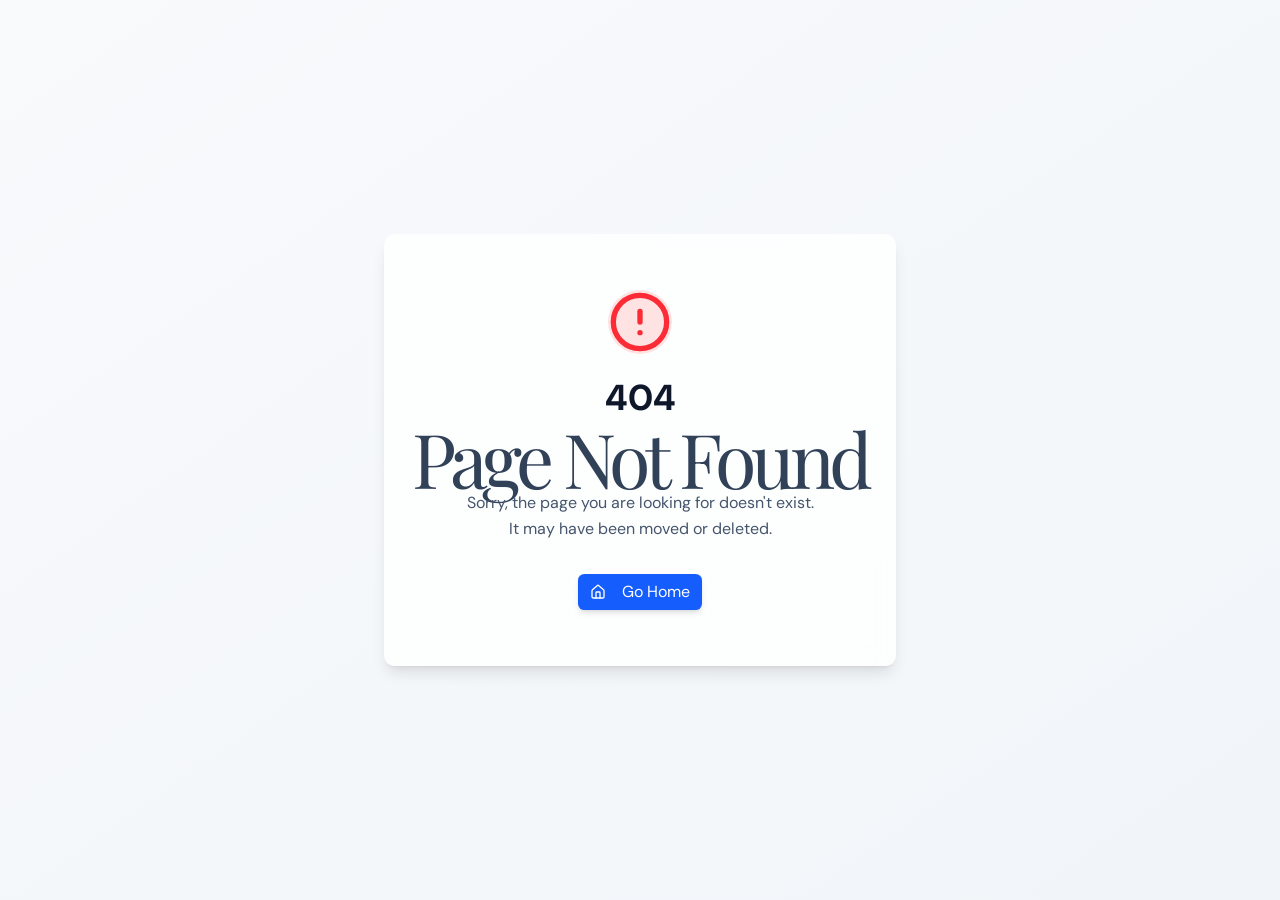
==== index.html @ 012b9598 "Add files via upload" ====
<!doctype html>
<html lang="pl">
  <head>
    <meta charset="UTF-8" />
    <meta name="viewport" content="width=device-width, initial-scale=1.0, maximum-scale=1" />
    <meta name="theme-color" content="#241c25" />
    <meta name="description" content="Karolina Ceglarek — florystyka ślubna i wedding planning." />
    <title>Karolina Ceglarek — Florystyka &amp; Wedding Planning</title>
    <link rel="stylesheet" href="style.css" />
  </head>
  <body>
    <div id="root"></div>
    <script src="app.js"></script>
  </body>
</html>
---- style.css ----
@import"https://fonts.googleapis.com/css2?family=DM+Mono:wght@400;500&family=DM+Sans:opsz,wght@9..40,400;9..40,500;9..40,600&family=Inter:wght@300;400;500;600;700;800&family=Playfair+Display:ital,wght@0,400;0,500;0,600;1,400;1,500&display=swap";@layer components;/*! tailwindcss v4.1.14 | MIT License | https://tailwindcss.com */@layer properties{@supports (((-webkit-hyphens:none)) and (not (margin-trim:inline))) or ((-moz-orient:inline) and (not (color:rgb(from red r g b)))){*,:before,:after,::backdrop{--tw-translate-x:0;--tw-translate-y:0;--tw-translate-z:0;--tw-rotate-x:initial;--tw-rotate-y:initial;--tw-rotate-z:initial;--tw-skew-x:initial;--tw-skew-y:initial;--tw-border-style:solid;--tw-gradient-position:initial;--tw-gradient-from:#0000;--tw-gradient-via:#0000;--tw-gradient-to:#0000;--tw-gradient-stops:initial;--tw-gradient-via-stops:initial;--tw-gradient-from-position:0%;--tw-gradient-via-position:50%;--tw-gradient-to-position:100%;--tw-leading:initial;--tw-font-weight:initial;--tw-tracking:initial;--tw-ordinal:initial;--tw-slashed-zero:initial;--tw-numeric-figure:initial;--tw-numeric-spacing:initial;--tw-numeric-fraction:initial;--tw-shadow:0 0 #0000;--tw-shadow-color:initial;--tw-shadow-alpha:100%;--tw-inset-shadow:0 0 #0000;--tw-inset-shadow-color:initial;--tw-inset-shadow-alpha:100%;--tw-ring-color:initial;--tw-ring-shadow:0 0 #0000;--tw-inset-ring-color:initial;--tw-inset-ring-shadow:0 0 #0000;--tw-ring-inset:initial;--tw-ring-offset-width:0px;--tw-ring-offset-color:#fff;--tw-ring-offset-shadow:0 0 #0000;--tw-outline-style:solid;--tw-backdrop-blur:initial;--tw-backdrop-brightness:initial;--tw-backdrop-contrast:initial;--tw-backdrop-grayscale:initial;--tw-backdrop-hue-rotate:initial;--tw-backdrop-invert:initial;--tw-backdrop-opacity:initial;--tw-backdrop-saturate:initial;--tw-backdrop-sepia:initial;--tw-duration:initial;--tw-ease:initial;--tw-content:"";--tw-animation-delay:0s;--tw-animation-direction:normal;--tw-animation-duration:initial;--tw-animation-fill-mode:none;--tw-animation-iteration-count:1;--tw-enter-blur:0;--tw-enter-opacity:1;--tw-enter-rotate:0;--tw-enter-scale:1;--tw-enter-translate-x:0;--tw-enter-translate-y:0;--tw-exit-blur:0;--tw-exit-opacity:1;--tw-exit-rotate:0;--tw-exit-scale:1;--tw-exit-translate-x:0;--tw-exit-translate-y:0}}}@layer theme{:root,:host{--font-sans:ui-sans-serif,system-ui,sans-serif,"Apple Color Emoji","Segoe UI Emoji","Segoe UI Symbol","Noto Color Emoji";--font-mono:ui-monospace,SFMono-Regular,Menlo,Monaco,Consolas,"Liberation Mono","Courier New",monospace;--color-red-100:oklch(93.6% .032 17.717);--color-red-500:oklch(63.7% .237 25.331);--color-blue-600:oklch(54.6% .245 262.881);--color-blue-700:oklch(48.8% .243 264.376);--color-slate-50:oklch(98.4% .003 247.858);--color-slate-100:oklch(96.8% .007 247.896);--color-slate-600:oklch(44.6% .043 257.281);--color-slate-700:oklch(37.2% .044 257.287);--color-slate-900:oklch(20.8% .042 265.755);--color-black:#000;--color-white:#fff;--spacing:.25rem;--container-sm:24rem;--container-lg:32rem;--container-2xl:42rem;--text-xs:.75rem;--text-xs--line-height:calc(1/.75);--text-sm:.875rem;--text-sm--line-height:calc(1.25/.875);--text-base:1rem;--text-base--line-height: 1.5 ;--text-lg:1.125rem;--text-lg--line-height:calc(1.75/1.125);--text-xl:1.25rem;--text-xl--line-height:calc(1.75/1.25);--text-4xl:2.25rem;--text-4xl--line-height:calc(2.5/2.25);--font-weight-normal:400;--font-weight-medium:500;--font-weight-semibold:600;--font-weight-bold:700;--tracking-tight:-.025em;--tracking-widest:.1em;--leading-snug:1.375;--leading-normal:1.5;--leading-relaxed:1.625;--radius-xs:.125rem;--ease-in-out:cubic-bezier(.4,0,.2,1);--animate-spin:spin 1s linear infinite;--animate-pulse:pulse 2s cubic-bezier(.4,0,.6,1)infinite;--blur-sm:8px;--blur-2xl:40px;--aspect-video:16/9;--default-transition-duration:.15s;--default-transition-timing-function:cubic-bezier(.4,0,.2,1);--default-font-family:var(--font-sans);--default-mono-font-family:var(--font-mono);--color-border:var(--border)}}@layer base{*,:after,:before,::backdrop{box-sizing:border-box;border:0 solid;margin:0;padding:0}::file-selector-button{box-sizing:border-box;border:0 solid;margin:0;padding:0}html,:host{-webkit-text-size-adjust:100%;tab-size:4;line-height:1.5;font-family:var(--default-font-family,ui-sans-serif,system-ui,sans-serif,"Apple Color Emoji","Segoe UI Emoji","Segoe UI Symbol","Noto Color Emoji");font-feature-settings:var(--default-font-feature-settings,normal);font-variation-settings:var(--default-font-variation-settings,normal);-webkit-tap-highlight-color:transparent}hr{height:0;color:inherit;border-top-width:1px}abbr:where([title]){-webkit-text-decoration:underline dotted;text-decoration:underline dotted}h1,h2,h3,h4,h5,h6{font-size:inherit;font-weight:inherit}a{color:inherit;-webkit-text-decoration:inherit;text-decoration:inherit}b,strong{font-weight:bolder}code,kbd,samp,pre{font-family:var(--default-mono-font-family,ui-monospace,SFMono-Regular,Menlo,Monaco,Consolas,"Liberation Mono","Courier New",monospace);font-feature-settings:var(--default-mono-font-feature-settings,normal);font-variation-settings:var(--default-mono-font-variation-settings,normal);font-size:1em}small{font-size:80%}sub,sup{vertical-align:baseline;font-size:75%;line-height:0;position:relative}sub{bottom:-.25em}sup{top:-.5em}table{text-indent:0;border-color:inherit;border-collapse:collapse}:-moz-focusring{outline:auto}progress{vertical-align:baseline}summary{display:list-item}ol,ul,menu{list-style:none}img,svg,video,canvas,audio,iframe,embed,object{vertical-align:middle;display:block}img,video{max-width:100%;height:auto}button,input,select,optgroup,textarea{font:inherit;font-feature-settings:inherit;font-variation-settings:inherit;letter-spacing:inherit;color:inherit;opacity:1;background-color:#0000;border-radius:0}::file-selector-button{font:inherit;font-feature-settings:inherit;font-variation-settings:inherit;letter-spacing:inherit;color:inherit;opacity:1;background-color:#0000;border-radius:0}:where(select:is([multiple],[size])) optgroup{font-weight:bolder}:where(select:is([multiple],[size])) optgroup option{padding-inline-start:20px}::file-selector-button{margin-inline-end:4px}::placeholder{opacity:1}@supports (not ((-webkit-appearance:-apple-pay-button))) or (contain-intrinsic-size:1px){::placeholder{color:currentColor}@supports (color:color-mix(in lab,red,red)){::placeholder{color:color-mix(in oklab,currentcolor 50%,transparent)}}}textarea{resize:vertical}::-webkit-search-decoration{-webkit-appearance:none}::-webkit-date-and-time-value{min-height:1lh;text-align:inherit}::-webkit-datetime-edit{display:inline-flex}::-webkit-datetime-edit-fields-wrapper{padding:0}::-webkit-datetime-edit{padding-block:0}::-webkit-datetime-edit-year-field{padding-block:0}::-webkit-datetime-edit-month-field{padding-block:0}::-webkit-datetime-edit-day-field{padding-block:0}::-webkit-datetime-edit-hour-field{padding-block:0}::-webkit-datetime-edit-minute-field{padding-block:0}::-webkit-datetime-edit-second-field{padding-block:0}::-webkit-datetime-edit-millisecond-field{padding-block:0}::-webkit-datetime-edit-meridiem-field{padding-block:0}::-webkit-calendar-picker-indicator{line-height:1}:-moz-ui-invalid{box-shadow:none}button,input:where([type=button],[type=reset],[type=submit]){appearance:button}::file-selector-button{appearance:button}::-webkit-inner-spin-button{height:auto}::-webkit-outer-spin-button{height:auto}[hidden]:where(:not([hidden=until-found])){display:none!important}}@layer utilities{.\@container\/card-header{container:card-header/inline-size}.\@container\/field-group{container:field-group/inline-size}.pointer-events-none{pointer-events:none}.invisible{visibility:hidden}.visible{visibility:visible}.sr-only{clip-path:inset(50%);white-space:nowrap;border-width:0;width:1px;height:1px;margin:-1px;padding:0;position:absolute;overflow:hidden}.absolute{position:absolute}.fixed{position:fixed}.relative{position:relative}.static{position:static}.inset-0{inset:calc(var(--spacing)*0)}.inset-x-0{inset-inline:calc(var(--spacing)*0)}.inset-y-0{inset-block:calc(var(--spacing)*0)}.-top-12{top:calc(var(--spacing)*-12)}.top-0{top:calc(var(--spacing)*0)}.top-1\.5{top:calc(var(--spacing)*1.5)}.top-1\/2{top:50%}.top-3\.5{top:calc(var(--spacing)*3.5)}.top-4{top:calc(var(--spacing)*4)}.top-\[1px\]{top:1px}.top-\[50\%\]{top:50%}.top-\[60\%\]{top:60%}.top-full{top:100%}.-right-12{right:calc(var(--spacing)*-12)}.right-0{right:calc(var(--spacing)*0)}.right-1{right:calc(var(--spacing)*1)}.right-2{right:calc(var(--spacing)*2)}.right-3{right:calc(var(--spacing)*3)}.right-4{right:calc(var(--spacing)*4)}.-bottom-12{bottom:calc(var(--spacing)*-12)}.bottom-0{bottom:calc(var(--spacing)*0)}.-left-12{left:calc(var(--spacing)*-12)}.left-0{left:calc(var(--spacing)*0)}.left-1\/2{left:50%}.left-2{left:calc(var(--spacing)*2)}.left-\[50\%\]{left:50%}.isolate{isolation:isolate}.z-10{z-index:10}.z-20{z-index:20}.z-50{z-index:50}.z-\[1\]{z-index:1}.order-first{order:-9999}.order-last{order:9999}.col-start-2{grid-column-start:2}.row-span-2{grid-row:span 2/span 2}.row-start-1{grid-row-start:1}.container{width:100%}@media (min-width:40rem){.container{max-width:40rem}}@media (min-width:48rem){.container{max-width:48rem}}@media (min-width:64rem){.container{max-width:64rem}}@media (min-width:80rem){.container{max-width:80rem}}@media (min-width:96rem){.container{max-width:96rem}}.\!m-0{margin:calc(var(--spacing)*0)!important}.-mx-1{margin-inline:calc(var(--spacing)*-1)}.mx-2{margin-inline:calc(var(--spacing)*2)}.mx-3\.5{margin-inline:calc(var(--spacing)*3.5)}.mx-4{margin-inline:calc(var(--spacing)*4)}.mx-auto{margin-inline:auto}.-my-2{margin-block:calc(var(--spacing)*-2)}.my-0{margin-block:calc(var(--spacing)*0)}.my-0\.5{margin-block:calc(var(--spacing)*.5)}.my-1{margin-block:calc(var(--spacing)*1)}.-mt-4{margin-top:calc(var(--spacing)*-4)}.mt-1\.5{margin-top:calc(var(--spacing)*1.5)}.mt-2{margin-top:calc(var(--spacing)*2)}.mt-4{margin-top:calc(var(--spacing)*4)}.mt-auto{margin-top:auto}.mr-2{margin-right:calc(var(--spacing)*2)}.mb-2{margin-bottom:calc(var(--spacing)*2)}.mb-3{margin-bottom:calc(var(--spacing)*3)}.mb-4{margin-bottom:calc(var(--spacing)*4)}.mb-6{margin-bottom:calc(var(--spacing)*6)}.mb-8{margin-bottom:calc(var(--spacing)*8)}.-ml-4{margin-left:calc(var(--spacing)*-4)}.ml-1{margin-left:calc(var(--spacing)*1)}.ml-4{margin-left:calc(var(--spacing)*4)}.ml-auto{margin-left:auto}.line-clamp-1{-webkit-line-clamp:1;-webkit-box-orient:vertical;display:-webkit-box;overflow:hidden}.line-clamp-2{-webkit-line-clamp:2;-webkit-box-orient:vertical;display:-webkit-box;overflow:hidden}.block{display:block}.flex{display:flex}.grid{display:grid}.hidden{display:none}.inline-flex{display:inline-flex}.table{display:table}.table-caption{display:table-caption}.table-cell{display:table-cell}.table-row{display:table-row}.field-sizing-content{field-sizing:content}.aspect-square{aspect-ratio:1}.aspect-video{aspect-ratio:var(--aspect-video)}.size-\(--cell-size\){width:var(--cell-size);height:var(--cell-size)}.size-2{width:calc(var(--spacing)*2);height:calc(var(--spacing)*2)}.size-2\.5{width:calc(var(--spacing)*2.5);height:calc(var(--spacing)*2.5)}.size-3{width:calc(var(--spacing)*3);height:calc(var(--spacing)*3)}.size-3\.5{width:calc(var(--spacing)*3.5);height:calc(var(--spacing)*3.5)}.size-4{width:calc(var(--spacing)*4);height:calc(var(--spacing)*4)}.size-6{width:calc(var(--spacing)*6);height:calc(var(--spacing)*6)}.size-7{width:calc(var(--spacing)*7);height:calc(var(--spacing)*7)}.size-8{width:calc(var(--spacing)*8);height:calc(var(--spacing)*8)}.size-9{width:calc(var(--spacing)*9);height:calc(var(--spacing)*9)}.size-10{width:calc(var(--spacing)*10);height:calc(var(--spacing)*10)}.size-auto{width:auto;height:auto}.size-full{width:100%;height:100%}.h-\(--cell-size\){height:var(--cell-size)}.h-1\.5{height:calc(var(--spacing)*1.5)}.h-2{height:calc(var(--spacing)*2)}.h-2\.5{height:calc(var(--spacing)*2.5)}.h-4{height:calc(var(--spacing)*4)}.h-5{height:calc(var(--spacing)*5)}.h-6{height:calc(var(--spacing)*6)}.h-7{height:calc(var(--spacing)*7)}.h-8{height:calc(var(--spacing)*8)}.h-9{height:calc(var(--spacing)*9)}.h-10{height:calc(var(--spacing)*10)}.h-12{height:calc(var(--spacing)*12)}.h-16{height:calc(var(--spacing)*16)}.h-\[1\.15rem\]{height:1.15rem}.h-\[500px\]{height:500px}.h-\[calc\(100\%-1px\)\]{height:calc(100% - 1px)}.h-\[var\(--radix-navigation-menu-viewport-height\)\]{height:var(--radix-navigation-menu-viewport-height)}.h-\[var\(--radix-select-trigger-height\)\]{height:var(--radix-select-trigger-height)}.h-auto{height:auto}.h-full{height:100%}.h-px{height:1px}.h-svh{height:100svh}.max-h-\(--radix-context-menu-content-available-height\){max-height:var(--radix-context-menu-content-available-height)}.max-h-\(--radix-dropdown-menu-content-available-height\){max-height:var(--radix-dropdown-menu-content-available-height)}.max-h-\(--radix-select-content-available-height\){max-height:var(--radix-select-content-available-height)}.max-h-\[300px\]{max-height:300px}.min-h-0{min-height:calc(var(--spacing)*0)}.min-h-4{min-height:calc(var(--spacing)*4)}.min-h-16{min-height:calc(var(--spacing)*16)}.min-h-screen{min-height:100vh}.min-h-svh{min-height:100svh}.w-\(--cell-size\){width:var(--cell-size)}.w-\(--sidebar-width\){width:var(--sidebar-width)}.w-0{width:calc(var(--spacing)*0)}.w-1{width:calc(var(--spacing)*1)}.w-2{width:calc(var(--spacing)*2)}.w-2\.5{width:calc(var(--spacing)*2.5)}.w-3{width:calc(var(--spacing)*3)}.w-3\/4{width:75%}.w-4{width:calc(var(--spacing)*4)}.w-5{width:calc(var(--spacing)*5)}.w-8{width:calc(var(--spacing)*8)}.w-9{width:calc(var(--spacing)*9)}.w-10{width:calc(var(--spacing)*10)}.w-16{width:calc(var(--spacing)*16)}.w-64{width:calc(var(--spacing)*64)}.w-72{width:calc(var(--spacing)*72)}.w-\[100px\]{width:100px}.w-\[400px\]{width:400px}.w-auto{width:auto}.w-fit{width:fit-content}.w-full{width:100%}.w-max{width:max-content}.w-px{width:1px}.max-w-\(--skeleton-width\){max-width:var(--skeleton-width)}.max-w-2xl{max-width:var(--container-2xl)}.max-w-\[calc\(100\%-2rem\)\]{max-width:calc(100% - 2rem)}.max-w-lg{max-width:var(--container-lg)}.max-w-max{max-width:max-content}.max-w-sm{max-width:var(--container-sm)}.min-w-\(--cell-size\){min-width:var(--cell-size)}.min-w-0{min-width:calc(var(--spacing)*0)}.min-w-5{min-width:calc(var(--spacing)*5)}.min-w-8{min-width:calc(var(--spacing)*8)}.min-w-9{min-width:calc(var(--spacing)*9)}.min-w-10{min-width:calc(var(--spacing)*10)}.min-w-\[8rem\]{min-width:8rem}.min-w-\[12rem\]{min-width:12rem}.min-w-\[var\(--radix-select-trigger-width\)\]{min-width:var(--radix-select-trigger-width)}.flex-1{flex:1}.flex-shrink-0,.shrink-0{flex-shrink:0}.grow{flex-grow:1}.grow-0{flex-grow:0}.basis-full{flex-basis:100%}.caption-bottom{caption-side:bottom}.border-collapse{border-collapse:collapse}.origin-\(--radix-context-menu-content-transform-origin\){transform-origin:var(--radix-context-menu-content-transform-origin)}.origin-\(--radix-dropdown-menu-content-transform-origin\){transform-origin:var(--radix-dropdown-menu-content-transform-origin)}.origin-\(--radix-hover-card-content-transform-origin\){transform-origin:var(--radix-hover-card-content-transform-origin)}.origin-\(--radix-menubar-content-transform-origin\){transform-origin:var(--radix-menubar-content-transform-origin)}.origin-\(--radix-popover-content-transform-origin\){transform-origin:var(--radix-popover-content-transform-origin)}.origin-\(--radix-select-content-transform-origin\){transform-origin:var(--radix-select-content-transform-origin)}.origin-\(--radix-tooltip-content-transform-origin\){transform-origin:var(--radix-tooltip-content-transform-origin)}.-translate-x-1\/2{--tw-translate-x: -50% ;translate:var(--tw-translate-x)var(--tw-translate-y)}.-translate-x-px{--tw-translate-x:-1px;translate:var(--tw-translate-x)var(--tw-translate-y)}.translate-x-\[-50\%\]{--tw-translate-x:-50%;translate:var(--tw-translate-x)var(--tw-translate-y)}.translate-x-px{--tw-translate-x:1px;translate:var(--tw-translate-x)var(--tw-translate-y)}.-translate-y-1\/2{--tw-translate-y: -50% ;translate:var(--tw-translate-x)var(--tw-translate-y)}.translate-y-0\.5{--tw-translate-y:calc(var(--spacing)*.5);translate:var(--tw-translate-x)var(--tw-translate-y)}.translate-y-\[-50\%\]{--tw-translate-y:-50%;translate:var(--tw-translate-x)var(--tw-translate-y)}.translate-y-\[calc\(-50\%_-_2px\)\]{--tw-translate-y: calc(-50% - 2px) ;translate:var(--tw-translate-x)var(--tw-translate-y)}.rotate-45{rotate:45deg}.rotate-90{rotate:90deg}.transform{transform:var(--tw-rotate-x,)var(--tw-rotate-y,)var(--tw-rotate-z,)var(--tw-skew-x,)var(--tw-skew-y,)}.animate-caret-blink{animation:1.25s ease-out infinite caret-blink}.animate-in{animation:enter var(--tw-animation-duration,var(--tw-duration,.15s))var(--tw-ease,ease)var(--tw-animation-delay,0s)var(--tw-animation-iteration-count,1)var(--tw-animation-direction,normal)var(--tw-animation-fill-mode,none)}.animate-pulse{animation:var(--animate-pulse)}.animate-spin{animation:var(--animate-spin)}.cursor-default{cursor:default}.cursor-pointer{cursor:pointer}.cursor-text{cursor:text}.touch-none{touch-action:none}.resize-none{resize:none}.scroll-my-1{scroll-margin-block:calc(var(--spacing)*1)}.scroll-py-1{scroll-padding-block:calc(var(--spacing)*1)}.list-disc{list-style-type:disc}.list-none{list-style-type:none}.auto-rows-min{grid-auto-rows:min-content}.grid-cols-\[0_1fr\]{grid-template-columns:0 1fr}.grid-rows-\[auto_auto\]{grid-template-rows:auto auto}.flex-col{flex-direction:column}.flex-col-reverse{flex-direction:column-reverse}.flex-row{flex-direction:row}.flex-wrap{flex-wrap:wrap}.items-center{align-items:center}.items-end{align-items:flex-end}.items-start{align-items:flex-start}.items-stretch{align-items:stretch}.justify-between{justify-content:space-between}.justify-center{justify-content:center}.justify-start{justify-content:flex-start}.justify-items-start{justify-items:start}.gap-0{gap:calc(var(--spacing)*0)}.gap-0\.5{gap:calc(var(--spacing)*.5)}.gap-1{gap:calc(var(--spacing)*1)}.gap-1\.5{gap:calc(var(--spacing)*1.5)}.gap-2{gap:calc(var(--spacing)*2)}.gap-2\.5{gap:calc(var(--spacing)*2.5)}.gap-3{gap:calc(var(--spacing)*3)}.gap-4{gap:calc(var(--spacing)*4)}.gap-6{gap:calc(var(--spacing)*6)}.gap-7{gap:calc(var(--spacing)*7)}.gap-y-0\.5{row-gap:calc(var(--spacing)*.5)}.self-start{align-self:flex-start}.self-stretch{align-self:stretch}.justify-self-end{justify-self:flex-end}.truncate{text-overflow:ellipsis;white-space:nowrap;overflow:hidden}.overflow-auto{overflow:auto}.overflow-hidden{overflow:hidden}.overflow-x-auto{overflow-x:auto}.overflow-x-hidden{overflow-x:hidden}.overflow-y-auto{overflow-y:auto}.rounded{border-radius:.25rem}.rounded-\[2px\]{border-radius:2px}.rounded-\[4px\]{border-radius:4px}.rounded-\[10px\]{border-radius:10px}.rounded-\[20px\]{border-radius:20px}.rounded-\[calc\(var\(--radius\)-5px\)\]{border-radius:calc(var(--radius) - 5px)}.rounded-\[inherit\]{border-radius:inherit}.rounded-full{border-radius:3.40282e38px}.rounded-lg{border-radius:var(--radius)}.rounded-md{border-radius:calc(var(--radius) - 2px)}.rounded-none{border-radius:0}.rounded-sm{border-radius:calc(var(--radius) - 4px)}.rounded-xl{border-radius:calc(var(--radius) + 4px)}.rounded-xs{border-radius:var(--radius-xs)}.rounded-l-md{border-top-left-radius:calc(var(--radius) - 2px);border-bottom-left-radius:calc(var(--radius) - 2px)}.rounded-tl-sm{border-top-left-radius:calc(var(--radius) - 4px)}.rounded-r-md{border-top-right-radius:calc(var(--radius) - 2px);border-bottom-right-radius:calc(var(--radius) - 2px)}.border{border-style:var(--tw-border-style);border-width:1px}.border-0{border-style:var(--tw-border-style);border-width:0}.border-\[1\.5px\]{border-style:var(--tw-border-style);border-width:1.5px}.border-y{border-block-style:var(--tw-border-style);border-block-width:1px}.border-t{border-top-style:var(--tw-border-style);border-top-width:1px}.border-r{border-right-style:var(--tw-border-style);border-right-width:1px}.border-b{border-bottom-style:var(--tw-border-style);border-bottom-width:1px}.border-l{border-left-style:var(--tw-border-style);border-left-width:1px}.border-dashed{--tw-border-style:dashed;border-style:dashed}.border-\(--color-border\){border-color:var(--color-border)}.border-\[rgba\(0\,0\,0\,0\.08\)\]{border-color:#00000014}.border-border,.border-border\/50{border-color:var(--border)}@supports (color:color-mix(in lab,red,red)){.border-border\/50{border-color:color-mix(in oklab,var(--border)50%,transparent)}}.border-input{border-color:var(--input)}.border-primary{border-color:var(--primary)}.border-transparent{border-color:#0000}.border-t-transparent{border-top-color:#0000}.border-l-transparent{border-left-color:#0000}.bg-\(--color-bg\){background-color:var(--color-bg)}.bg-\[\#1a1a19\]{background-color:#1a1a19}.bg-\[\#f8f8f7\]{background-color:#f8f8f7}.bg-accent{background-color:var(--accent)}.bg-background{background-color:var(--background)}.bg-black\/50{background-color:#00000080}@supports (color:color-mix(in lab,red,red)){.bg-black\/50{background-color:color-mix(in oklab,var(--color-black)50%,transparent)}}.bg-blue-600{background-color:var(--color-blue-600)}.bg-border{background-color:var(--border)}.bg-card{background-color:var(--card)}.bg-destructive{background-color:var(--destructive)}.bg-foreground{background-color:var(--foreground)}.bg-input{background-color:var(--input)}.bg-muted,.bg-muted\/50{background-color:var(--muted)}@supports (color:color-mix(in lab,red,red)){.bg-muted\/50{background-color:color-mix(in oklab,var(--muted)50%,transparent)}}.bg-popover{background-color:var(--popover)}.bg-primary,.bg-primary\/20{background-color:var(--primary)}@supports (color:color-mix(in lab,red,red)){.bg-primary\/20{background-color:color-mix(in oklab,var(--primary)20%,transparent)}}.bg-red-100{background-color:var(--color-red-100)}.bg-secondary{background-color:var(--secondary)}.bg-transparent{background-color:#0000}.bg-white{background-color:var(--color-white)}.bg-white\/80{background-color:#fffc}@supports (color:color-mix(in lab,red,red)){.bg-white\/80{background-color:color-mix(in oklab,var(--color-white)80%,transparent)}}.bg-gradient-to-br{--tw-gradient-position:to bottom right in oklab;background-image:linear-gradient(var(--tw-gradient-stops))}.from-slate-50{--tw-gradient-from:var(--color-slate-50);--tw-gradient-stops:var(--tw-gradient-via-stops,var(--tw-gradient-position),var(--tw-gradient-from)var(--tw-gradient-from-position),var(--tw-gradient-to)var(--tw-gradient-to-position))}.to-slate-100{--tw-gradient-to:var(--color-slate-100);--tw-gradient-stops:var(--tw-gradient-via-stops,var(--tw-gradient-position),var(--tw-gradient-from)var(--tw-gradient-from-position),var(--tw-gradient-to)var(--tw-gradient-to-position))}.fill-current{fill:currentColor}.fill-foreground{fill:var(--foreground)}.fill-primary{fill:var(--primary)}.p-0{padding:calc(var(--spacing)*0)}.p-1{padding:calc(var(--spacing)*1)}.p-2{padding:calc(var(--spacing)*2)}.p-3{padding:calc(var(--spacing)*3)}.p-4{padding:calc(var(--spacing)*4)}.p-5{padding:calc(var(--spacing)*5)}.p-6{padding:calc(var(--spacing)*6)}.p-8{padding:calc(var(--spacing)*8)}.p-\[3px\]{padding:3px}.p-px{padding:1px}.px-\(--cell-size\){padding-inline:var(--cell-size)}.px-1{padding-inline:calc(var(--spacing)*1)}.px-1\.5{padding-inline:calc(var(--spacing)*1.5)}.px-2{padding-inline:calc(var(--spacing)*2)}.px-2\.5{padding-inline:calc(var(--spacing)*2.5)}.px-3{padding-inline:calc(var(--spacing)*3)}.px-4{padding-inline:calc(var(--spacing)*4)}.px-5{padding-inline:calc(var(--spacing)*5)}.px-6{padding-inline:calc(var(--spacing)*6)}.py-0\.5{padding-block:calc(var(--spacing)*.5)}.py-1{padding-block:calc(var(--spacing)*1)}.py-1\.5{padding-block:calc(var(--spacing)*1.5)}.py-2{padding-block:calc(var(--spacing)*2)}.py-2\.5{padding-block:calc(var(--spacing)*2.5)}.py-3{padding-block:calc(var(--spacing)*3)}.py-4{padding-block:calc(var(--spacing)*4)}.py-5{padding-block:calc(var(--spacing)*5)}.py-6{padding-block:calc(var(--spacing)*6)}.pt-0{padding-top:calc(var(--spacing)*0)}.pt-3{padding-top:calc(var(--spacing)*3)}.pt-4{padding-top:calc(var(--spacing)*4)}.pt-8{padding-top:calc(var(--spacing)*8)}.pt-12{padding-top:calc(var(--spacing)*12)}.pr-1{padding-right:calc(var(--spacing)*1)}.pr-2{padding-right:calc(var(--spacing)*2)}.pr-2\.5{padding-right:calc(var(--spacing)*2.5)}.pr-3{padding-right:calc(var(--spacing)*3)}.pr-8{padding-right:calc(var(--spacing)*8)}.pb-3{padding-bottom:calc(var(--spacing)*3)}.pb-4{padding-bottom:calc(var(--spacing)*4)}.pb-8{padding-bottom:calc(var(--spacing)*8)}.pl-2{padding-left:calc(var(--spacing)*2)}.pl-3{padding-left:calc(var(--spacing)*3)}.pl-4{padding-left:calc(var(--spacing)*4)}.pl-8{padding-left:calc(var(--spacing)*8)}.text-center{text-align:center}.text-left{text-align:left}.align-middle{vertical-align:middle}.font-mono{font-family:var(--font-mono)}.font-sans{font-family:var(--font-sans)}.text-4xl{font-size:var(--text-4xl);line-height:var(--tw-leading,var(--text-4xl--line-height))}.text-base{font-size:var(--text-base);line-height:var(--tw-leading,var(--text-base--line-height))}.text-lg{font-size:var(--text-lg);line-height:var(--tw-leading,var(--text-lg--line-height))}.text-sm{font-size:var(--text-sm);line-height:var(--tw-leading,var(--text-sm--line-height))}.text-sm\/relaxed{font-size:var(--text-sm);line-height:var(--leading-relaxed)}.text-xl{font-size:var(--text-xl);line-height:var(--tw-leading,var(--text-xl--line-height))}.text-xs{font-size:var(--text-xs);line-height:var(--tw-leading,var(--text-xs--line-height))}.text-\[0\.8rem\]{font-size:.8rem}.leading-5{--tw-leading:calc(var(--spacing)*5);line-height:calc(var(--spacing)*5)}.leading-\[26px\]{--tw-leading:26px;line-height:26px}.leading-none{--tw-leading:1;line-height:1}.leading-normal{--tw-leading:var(--leading-normal);line-height:var(--leading-normal)}.leading-relaxed{--tw-leading:var(--leading-relaxed);line-height:var(--leading-relaxed)}.leading-snug{--tw-leading:var(--leading-snug);line-height:var(--leading-snug)}.font-bold{--tw-font-weight:var(--font-weight-bold);font-weight:var(--font-weight-bold)}.font-medium{--tw-font-weight:var(--font-weight-medium);font-weight:var(--font-weight-medium)}.font-normal{--tw-font-weight:var(--font-weight-normal);font-weight:var(--font-weight-normal)}.font-semibold{--tw-font-weight:var(--font-weight-semibold);font-weight:var(--font-weight-semibold)}.tracking-\[-0\.44px\]{--tw-tracking:-.44px;letter-spacing:-.44px}.tracking-\[-0\.154px\]{--tw-tracking:-.154px;letter-spacing:-.154px}.tracking-tight{--tw-tracking:var(--tracking-tight);letter-spacing:var(--tracking-tight)}.tracking-widest{--tw-tracking:var(--tracking-widest);letter-spacing:var(--tracking-widest)}.text-balance{text-wrap:balance}.break-words{overflow-wrap:break-word}.whitespace-break-spaces{white-space:break-spaces}.whitespace-nowrap{white-space:nowrap}.text-\[\#34322d\]{color:#34322d}.text-\[\#858481\]{color:#858481}.text-accent-foreground{color:var(--accent-foreground)}.text-background{color:var(--background)}.text-card-foreground{color:var(--card-foreground)}.text-current{color:currentColor}.text-destructive{color:var(--destructive)}.text-foreground{color:var(--foreground)}.text-muted-foreground{color:var(--muted-foreground)}.text-popover-foreground{color:var(--popover-foreground)}.text-primary{color:var(--primary)}.text-primary-foreground{color:var(--primary-foreground)}.text-red-500{color:var(--color-red-500)}.text-secondary-foreground{color:var(--secondary-foreground)}.text-slate-600{color:var(--color-slate-600)}.text-slate-700{color:var(--color-slate-700)}.text-slate-900{color:var(--color-slate-900)}.text-white{color:var(--color-white)}.tabular-nums{--tw-numeric-spacing:tabular-nums;font-variant-numeric:var(--tw-ordinal,)var(--tw-slashed-zero,)var(--tw-numeric-figure,)var(--tw-numeric-spacing,)var(--tw-numeric-fraction,)}.underline-offset-4{text-underline-offset:4px}.opacity-0{opacity:0}.opacity-50{opacity:.5}.opacity-70{opacity:.7}.shadow{--tw-shadow:0 1px 3px 0 var(--tw-shadow-color,#0000001a),0 1px 2px -1px var(--tw-shadow-color,#0000001a);box-shadow:var(--tw-inset-shadow),var(--tw-inset-ring-shadow),var(--tw-ring-offset-shadow),var(--tw-ring-shadow),var(--tw-shadow)}.shadow-\[0_0_0_1px_hsl\(var\(--sidebar-border\)\)\]{--tw-shadow:0 0 0 1px var(--tw-shadow-color,hsl(var(--sidebar-border)));box-shadow:var(--tw-inset-shadow),var(--tw-inset-ring-shadow),var(--tw-ring-offset-shadow),var(--tw-ring-shadow),var(--tw-shadow)}.shadow-\[0px_4px_11px_0px_rgba\(0\,0\,0\,0\.08\)\]{--tw-shadow:0px 4px 11px 0px var(--tw-shadow-color,#00000014);box-shadow:var(--tw-inset-shadow),var(--tw-inset-ring-shadow),var(--tw-ring-offset-shadow),var(--tw-ring-shadow),var(--tw-shadow)}.shadow-lg{--tw-shadow:0 10px 15px -3px var(--tw-shadow-color,#0000001a),0 4px 6px -4px var(--tw-shadow-color,#0000001a);box-shadow:var(--tw-inset-shadow),var(--tw-inset-ring-shadow),var(--tw-ring-offset-shadow),var(--tw-ring-shadow),var(--tw-shadow)}.shadow-md{--tw-shadow:0 4px 6px -1px var(--tw-shadow-color,#0000001a),0 2px 4px -2px var(--tw-shadow-color,#0000001a);box-shadow:var(--tw-inset-shadow),var(--tw-inset-ring-shadow),var(--tw-ring-offset-shadow),var(--tw-ring-shadow),var(--tw-shadow)}.shadow-none{--tw-shadow:0 0 #0000;box-shadow:var(--tw-inset-shadow),var(--tw-inset-ring-shadow),var(--tw-ring-offset-shadow),var(--tw-ring-shadow),var(--tw-shadow)}.shadow-sm{--tw-shadow:0 1px 3px 0 var(--tw-shadow-color,#0000001a),0 1px 2px -1px var(--tw-shadow-color,#0000001a);box-shadow:var(--tw-inset-shadow),var(--tw-inset-ring-shadow),var(--tw-ring-offset-shadow),var(--tw-ring-shadow),var(--tw-shadow)}.shadow-xl{--tw-shadow:0 20px 25px -5px var(--tw-shadow-color,#0000001a),0 8px 10px -6px var(--tw-shadow-color,#0000001a);box-shadow:var(--tw-inset-shadow),var(--tw-inset-ring-shadow),var(--tw-ring-offset-shadow),var(--tw-ring-shadow),var(--tw-shadow)}.shadow-xs{--tw-shadow:0 1px 2px 0 var(--tw-shadow-color,#0000000d);box-shadow:var(--tw-inset-shadow),var(--tw-inset-ring-shadow),var(--tw-ring-offset-shadow),var(--tw-ring-shadow),var(--tw-shadow)}.ring-0{--tw-ring-shadow:var(--tw-ring-inset,)0 0 0 calc(0px + var(--tw-ring-offset-width))var(--tw-ring-color,currentcolor);box-shadow:var(--tw-inset-shadow),var(--tw-inset-ring-shadow),var(--tw-ring-offset-shadow),var(--tw-ring-shadow),var(--tw-shadow)}.ring-ring\/50{--tw-ring-color:var(--ring)}@supports (color:color-mix(in lab,red,red)){.ring-ring\/50{--tw-ring-color:color-mix(in oklab,var(--ring)50%,transparent)}}.ring-offset-background{--tw-ring-offset-color:var(--background)}.outline-hidden{--tw-outline-style:none;outline-style:none}@media (forced-colors:active){.outline-hidden{outline-offset:2px;outline:2px solid #0000}}.outline{outline-style:var(--tw-outline-style);outline-width:1px}.backdrop-blur-2xl{--tw-backdrop-blur:blur(var(--blur-2xl));-webkit-backdrop-filter:var(--tw-backdrop-blur,)var(--tw-backdrop-brightness,)var(--tw-backdrop-contrast,)var(--tw-backdrop-grayscale,)var(--tw-backdrop-hue-rotate,)var(--tw-backdrop-invert,)var(--tw-backdrop-opacity,)var(--tw-backdrop-saturate,)var(--tw-backdrop-sepia,);backdrop-filter:var(--tw-backdrop-blur,)var(--tw-backdrop-brightness,)var(--tw-backdrop-contrast,)var(--tw-backdrop-grayscale,)var(--tw-backdrop-hue-rotate,)var(--tw-backdrop-invert,)var(--tw-backdrop-opacity,)var(--tw-backdrop-saturate,)var(--tw-backdrop-sepia,)}.backdrop-blur-sm{--tw-backdrop-blur:blur(var(--blur-sm));-webkit-backdrop-filter:var(--tw-backdrop-blur,)var(--tw-backdrop-brightness,)var(--tw-backdrop-contrast,)var(--tw-backdrop-grayscale,)var(--tw-backdrop-hue-rotate,)var(--tw-backdrop-invert,)var(--tw-backdrop-opacity,)var(--tw-backdrop-saturate,)var(--tw-backdrop-sepia,);backdrop-filter:var(--tw-backdrop-blur,)var(--tw-backdrop-brightness,)var(--tw-backdrop-contrast,)var(--tw-backdrop-grayscale,)var(--tw-backdrop-hue-rotate,)var(--tw-backdrop-invert,)var(--tw-backdrop-opacity,)var(--tw-backdrop-saturate,)var(--tw-backdrop-sepia,)}.transition{transition-property:color,background-color,border-color,outline-color,text-decoration-color,fill,stroke,--tw-gradient-from,--tw-gradient-via,--tw-gradient-to,opacity,box-shadow,transform,translate,scale,rotate,filter,-webkit-backdrop-filter,backdrop-filter,display,content-visibility,overlay,pointer-events;transition-timing-function:var(--tw-ease,var(--default-transition-timing-function));transition-duration:var(--tw-duration,var(--default-transition-duration))}.transition-\[color\,box-shadow\]{transition-property:color,box-shadow;transition-timing-function:var(--tw-ease,var(--default-transition-timing-function));transition-duration:var(--tw-duration,var(--default-transition-duration))}.transition-\[left\,right\,width\]{transition-property:left,right,width;transition-timing-function:var(--tw-ease,var(--default-transition-timing-function));transition-duration:var(--tw-duration,var(--default-transition-duration))}.transition-\[margin\,opacity\]{transition-property:margin,opacity;transition-timing-function:var(--tw-ease,var(--default-transition-timing-function));transition-duration:var(--tw-duration,var(--default-transition-duration))}.transition-\[width\,height\,padding\]{transition-property:width,height,padding;transition-timing-function:var(--tw-ease,var(--default-transition-timing-function));transition-duration:var(--tw-duration,var(--default-transition-duration))}.transition-\[width\]{transition-property:width;transition-timing-function:var(--tw-ease,var(--default-transition-timing-function));transition-duration:var(--tw-duration,var(--default-transition-duration))}.transition-all{transition-property:all;transition-timing-function:var(--tw-ease,var(--default-transition-timing-function));transition-duration:var(--tw-duration,var(--default-transition-duration))}.transition-colors{transition-property:color,background-color,border-color,outline-color,text-decoration-color,fill,stroke,--tw-gradient-from,--tw-gradient-via,--tw-gradient-to;transition-timing-function:var(--tw-ease,var(--default-transition-timing-function));transition-duration:var(--tw-duration,var(--default-transition-duration))}.transition-opacity{transition-property:opacity;transition-timing-function:var(--tw-ease,var(--default-transition-timing-function));transition-duration:var(--tw-duration,var(--default-transition-duration))}.transition-shadow{transition-property:box-shadow;transition-timing-function:var(--tw-ease,var(--default-transition-timing-function));transition-duration:var(--tw-duration,var(--default-transition-duration))}.transition-transform{transition-property:transform,translate,scale,rotate;transition-timing-function:var(--tw-ease,var(--default-transition-timing-function));transition-duration:var(--tw-duration,var(--default-transition-duration))}.transition-none{transition-property:none}.duration-100{--tw-duration:.1s;transition-duration:.1s}.duration-200{--tw-duration:.2s;transition-duration:.2s}.duration-300{--tw-duration:.3s;transition-duration:.3s}.duration-1000{--tw-duration:1s;transition-duration:1s}.ease-in-out{--tw-ease:var(--ease-in-out);transition-timing-function:var(--ease-in-out)}.ease-linear{--tw-ease:linear;transition-timing-function:linear}.fade-in-0{--tw-enter-opacity:0}.outline-none{--tw-outline-style:none;outline-style:none}.select-none{-webkit-user-select:none;user-select:none}.zoom-in-95{--tw-enter-scale:.95}.\[--cell-size\:--spacing\(8\)\]{--cell-size:calc(var(--spacing)*8)}.group-focus-within\/menu-item\:opacity-100:is(:where(.group\/menu-item):focus-within *){opacity:1}@media (hover:hover){.group-hover\/menu-item\:opacity-100:is(:where(.group\/menu-item):hover *){opacity:1}}.group-has-data-\[sidebar\=menu-action\]\/menu-item\:pr-8:is(:where(.group\/menu-item):has([data-sidebar=menu-action]) *){padding-right:calc(var(--spacing)*8)}.group-has-\[\[data-orientation\=horizontal\]\]\/field\:text-balance:is(:where(.group\/field):has([data-orientation=horizontal]) *){text-wrap:balance}.group-has-\[\[data-slot\=item-description\]\]\/item\:translate-y-0\.5:is(:where(.group\/item):has([data-slot=item-description]) *){--tw-translate-y:calc(var(--spacing)*.5);translate:var(--tw-translate-x)var(--tw-translate-y)}.group-has-\[\[data-slot\=item-description\]\]\/item\:self-start:is(:where(.group\/item):has([data-slot=item-description]) *){align-self:flex-start}.group-has-\[\>input\]\/input-group\:pt-2\.5:is(:where(.group\/input-group):has(>input) *){padding-top:calc(var(--spacing)*2.5)}.group-has-\[\>input\]\/input-group\:pb-2\.5:is(:where(.group\/input-group):has(>input) *){padding-bottom:calc(var(--spacing)*2.5)}.group-data-\[collapsible\=icon\]\:-mt-8:is(:where(.group)[data-collapsible=icon] *){margin-top:calc(var(--spacing)*-8)}.group-data-\[collapsible\=icon\]\:hidden:is(:where(.group)[data-collapsible=icon] *){display:none}.group-data-\[collapsible\=icon\]\:size-8\!:is(:where(.group)[data-collapsible=icon] *){width:calc(var(--spacing)*8)!important;height:calc(var(--spacing)*8)!important}.group-data-\[collapsible\=icon\]\:w-\(--sidebar-width-icon\):is(:where(.group)[data-collapsible=icon] *){width:var(--sidebar-width-icon)}.group-data-\[collapsible\=icon\]\:w-\[calc\(var\(--sidebar-width-icon\)\+\(--spacing\(4\)\)\)\]:is(:where(.group)[data-collapsible=icon] *){width:calc(var(--sidebar-width-icon) + (calc(var(--spacing)*4)))}.group-data-\[collapsible\=icon\]\:w-\[calc\(var\(--sidebar-width-icon\)\+\(--spacing\(4\)\)\+2px\)\]:is(:where(.group)[data-collapsible=icon] *){width:calc(var(--sidebar-width-icon) + (calc(var(--spacing)*4)) + 2px)}.group-data-\[collapsible\=icon\]\:overflow-hidden:is(:where(.group)[data-collapsible=icon] *){overflow:hidden}.group-data-\[collapsible\=icon\]\:p-0\!:is(:where(.group)[data-collapsible=icon] *){padding:calc(var(--spacing)*0)!important}.group-data-\[collapsible\=icon\]\:p-2\!:is(:where(.group)[data-collapsible=icon] *){padding:calc(var(--spacing)*2)!important}.group-data-\[collapsible\=icon\]\:opacity-0:is(:where(.group)[data-collapsible=icon] *){opacity:0}.group-data-\[collapsible\=offcanvas\]\:right-\[calc\(var\(--sidebar-width\)\*-1\)\]:is(:where(.group)[data-collapsible=offcanvas] *){right:calc(var(--sidebar-width)*-1)}.group-data-\[collapsible\=offcanvas\]\:left-\[calc\(var\(--sidebar-width\)\*-1\)\]:is(:where(.group)[data-collapsible=offcanvas] *){left:calc(var(--sidebar-width)*-1)}.group-data-\[collapsible\=offcanvas\]\:w-0:is(:where(.group)[data-collapsible=offcanvas] *){width:calc(var(--spacing)*0)}.group-data-\[collapsible\=offcanvas\]\:translate-x-0:is(:where(.group)[data-collapsible=offcanvas] *){--tw-translate-x:calc(var(--spacing)*0);translate:var(--tw-translate-x)var(--tw-translate-y)}.group-data-\[disabled\=true\]\:pointer-events-none:is(:where(.group)[data-disabled=true] *){pointer-events:none}.group-data-\[disabled\=true\]\:opacity-50:is(:where(.group)[data-disabled=true] *),.group-data-\[disabled\=true\]\/field\:opacity-50:is(:where(.group\/field)[data-disabled=true] *),.group-data-\[disabled\=true\]\/input-group\:opacity-50:is(:where(.group\/input-group)[data-disabled=true] *){opacity:.5}.group-data-\[focused\=true\]\/day\:relative:is(:where(.group\/day)[data-focused=true] *){position:relative}.group-data-\[focused\=true\]\/day\:z-10:is(:where(.group\/day)[data-focused=true] *){z-index:10}.group-data-\[focused\=true\]\/day\:border-ring:is(:where(.group\/day)[data-focused=true] *){border-color:var(--ring)}.group-data-\[focused\=true\]\/day\:ring-\[3px\]:is(:where(.group\/day)[data-focused=true] *){--tw-ring-shadow:var(--tw-ring-inset,)0 0 0 calc(3px + var(--tw-ring-offset-width))var(--tw-ring-color,currentcolor);box-shadow:var(--tw-inset-shadow),var(--tw-inset-ring-shadow),var(--tw-ring-offset-shadow),var(--tw-ring-shadow),var(--tw-shadow)}.group-data-\[focused\=true\]\/day\:ring-ring\/50:is(:where(.group\/day)[data-focused=true] *){--tw-ring-color:var(--ring)}@supports (color:color-mix(in lab,red,red)){.group-data-\[focused\=true\]\/day\:ring-ring\/50:is(:where(.group\/day)[data-focused=true] *){--tw-ring-color:color-mix(in oklab,var(--ring)50%,transparent)}}.group-data-\[side\=left\]\:-right-4:is(:where(.group)[data-side=left] *){right:calc(var(--spacing)*-4)}.group-data-\[side\=left\]\:border-r:is(:where(.group)[data-side=left] *){border-right-style:var(--tw-border-style);border-right-width:1px}.group-data-\[side\=right\]\:left-0:is(:where(.group)[data-side=right] *){left:calc(var(--spacing)*0)}.group-data-\[side\=right\]\:rotate-180:is(:where(.group)[data-side=right] *){rotate:180deg}.group-data-\[side\=right\]\:border-l:is(:where(.group)[data-side=right] *){border-left-style:var(--tw-border-style);border-left-width:1px}.group-data-\[state\=open\]\:rotate-180:is(:where(.group)[data-state=open] *){rotate:180deg}.group-data-\[variant\=floating\]\:rounded-lg:is(:where(.group)[data-variant=floating] *){border-radius:var(--radius)}.group-data-\[variant\=floating\]\:border:is(:where(.group)[data-variant=floating] *){border-style:var(--tw-border-style);border-width:1px}.group-data-\[variant\=floating\]\:shadow-sm:is(:where(.group)[data-variant=floating] *){--tw-shadow:0 1px 3px 0 var(--tw-shadow-color,#0000001a),0 1px 2px -1px var(--tw-shadow-color,#0000001a);box-shadow:var(--tw-inset-shadow),var(--tw-inset-ring-shadow),var(--tw-ring-offset-shadow),var(--tw-ring-shadow),var(--tw-shadow)}.group-data-\[variant\=outline\]\/field-group\:-mb-2:is(:where(.group\/field-group)[data-variant=outline] *){margin-bottom:calc(var(--spacing)*-2)}.group-data-\[vaul-drawer-direction\=bottom\]\/drawer-content\:block:is(:where(.group\/drawer-content)[data-vaul-drawer-direction=bottom] *){display:block}.group-data-\[vaul-drawer-direction\=bottom\]\/drawer-content\:text-center:is(:where(.group\/drawer-content)[data-vaul-drawer-direction=bottom] *),.group-data-\[vaul-drawer-direction\=top\]\/drawer-content\:text-center:is(:where(.group\/drawer-content)[data-vaul-drawer-direction=top] *){text-align:center}.group-data-\[viewport\=false\]\/navigation-menu\:top-full:is(:where(.group\/navigation-menu)[data-viewport=false] *){top:100%}.group-data-\[viewport\=false\]\/navigation-menu\:mt-1\.5:is(:where(.group\/navigation-menu)[data-viewport=false] *){margin-top:calc(var(--spacing)*1.5)}.group-data-\[viewport\=false\]\/navigation-menu\:overflow-hidden:is(:where(.group\/navigation-menu)[data-viewport=false] *){overflow:hidden}.group-data-\[viewport\=false\]\/navigation-menu\:rounded-md:is(:where(.group\/navigation-menu)[data-viewport=false] *){border-radius:calc(var(--radius) - 2px)}.group-data-\[viewport\=false\]\/navigation-menu\:border:is(:where(.group\/navigation-menu)[data-viewport=false] *){border-style:var(--tw-border-style);border-width:1px}.group-data-\[viewport\=false\]\/navigation-menu\:bg-popover:is(:where(.group\/navigation-menu)[data-viewport=false] *){background-color:var(--popover)}.group-data-\[viewport\=false\]\/navigation-menu\:text-popover-foreground:is(:where(.group\/navigation-menu)[data-viewport=false] *){color:var(--popover-foreground)}.group-data-\[viewport\=false\]\/navigation-menu\:shadow:is(:where(.group\/navigation-menu)[data-viewport=false] *){--tw-shadow:0 1px 3px 0 var(--tw-shadow-color,#0000001a),0 1px 2px -1px var(--tw-shadow-color,#0000001a);box-shadow:var(--tw-inset-shadow),var(--tw-inset-ring-shadow),var(--tw-ring-offset-shadow),var(--tw-ring-shadow),var(--tw-shadow)}.group-data-\[viewport\=false\]\/navigation-menu\:duration-200:is(:where(.group\/navigation-menu)[data-viewport=false] *){--tw-duration:.2s;transition-duration:.2s}.peer-disabled\:cursor-not-allowed:is(:where(.peer):disabled~*){cursor:not-allowed}.peer-disabled\:opacity-50:is(:where(.peer):disabled~*){opacity:.5}.peer-data-\[size\=default\]\/menu-button\:top-1\.5:is(:where(.peer\/menu-button)[data-size=default]~*){top:calc(var(--spacing)*1.5)}.peer-data-\[size\=lg\]\/menu-button\:top-2\.5:is(:where(.peer\/menu-button)[data-size=lg]~*){top:calc(var(--spacing)*2.5)}.peer-data-\[size\=sm\]\/menu-button\:top-1:is(:where(.peer\/menu-button)[data-size=sm]~*){top:calc(var(--spacing)*1)}.selection\:bg-primary ::selection{background-color:var(--primary)}.selection\:bg-primary::selection{background-color:var(--primary)}.selection\:text-primary-foreground ::selection{color:var(--primary-foreground)}.selection\:text-primary-foreground::selection{color:var(--primary-foreground)}.file\:inline-flex::file-selector-button{display:inline-flex}.file\:h-7::file-selector-button{height:calc(var(--spacing)*7)}.file\:border-0::file-selector-button{border-style:var(--tw-border-style);border-width:0}.file\:bg-transparent::file-selector-button{background-color:#0000}.file\:text-sm::file-selector-button{font-size:var(--text-sm);line-height:var(--tw-leading,var(--text-sm--line-height))}.file\:font-medium::file-selector-button{--tw-font-weight:var(--font-weight-medium);font-weight:var(--font-weight-medium)}.file\:text-foreground::file-selector-button{color:var(--foreground)}.placeholder\:text-muted-foreground::placeholder{color:var(--muted-foreground)}.after\:absolute:after{content:var(--tw-content);position:absolute}.after\:-inset-2:after{content:var(--tw-content);inset:calc(var(--spacing)*-2)}.after\:inset-y-0:after{content:var(--tw-content);inset-block:calc(var(--spacing)*0)}.after\:left-1\/2:after{content:var(--tw-content);left:50%}.after\:w-1:after{content:var(--tw-content);width:calc(var(--spacing)*1)}.after\:w-\[2px\]:after{content:var(--tw-content);width:2px}.after\:-translate-x-1\/2:after{content:var(--tw-content);--tw-translate-x: -50% ;translate:var(--tw-translate-x)var(--tw-translate-y)}.group-data-\[collapsible\=offcanvas\]\:after\:left-full:is(:where(.group)[data-collapsible=offcanvas] *):after{content:var(--tw-content);left:100%}.first\:rounded-l-md:first-child{border-top-left-radius:calc(var(--radius) - 2px);border-bottom-left-radius:calc(var(--radius) - 2px)}.first\:border-l:first-child{border-left-style:var(--tw-border-style);border-left-width:1px}.last\:mt-0:last-child{margin-top:calc(var(--spacing)*0)}.last\:rounded-r-md:last-child{border-top-right-radius:calc(var(--radius) - 2px);border-bottom-right-radius:calc(var(--radius) - 2px)}.last\:border-b-0:last-child{border-bottom-style:var(--tw-border-style);border-bottom-width:0}@media (hover:hover){.hover\:bg-\[\#1a1a19\]\/90:hover{background-color:#1a1a19e6}.hover\:bg-accent:hover{background-color:var(--accent)}.hover\:bg-blue-700:hover{background-color:var(--color-blue-700)}.hover\:bg-destructive\/90:hover{background-color:var(--destructive)}@supports (color:color-mix(in lab,red,red)){.hover\:bg-destructive\/90:hover{background-color:color-mix(in oklab,var(--destructive)90%,transparent)}}.hover\:bg-muted:hover,.hover\:bg-muted\/50:hover{background-color:var(--muted)}@supports (color:color-mix(in lab,red,red)){.hover\:bg-muted\/50:hover{background-color:color-mix(in oklab,var(--muted)50%,transparent)}}.hover\:bg-primary\/90:hover{background-color:var(--primary)}@supports (color:color-mix(in lab,red,red)){.hover\:bg-primary\/90:hover{background-color:color-mix(in oklab,var(--primary)90%,transparent)}}.hover\:bg-secondary\/80:hover{background-color:var(--secondary)}@supports (color:color-mix(in lab,red,red)){.hover\:bg-secondary\/80:hover{background-color:color-mix(in oklab,var(--secondary)80%,transparent)}}.hover\:text-accent-foreground:hover{color:var(--accent-foreground)}.hover\:text-foreground:hover{color:var(--foreground)}.hover\:text-muted-foreground:hover{color:var(--muted-foreground)}.hover\:underline:hover{text-decoration-line:underline}.hover\:opacity-90:hover{opacity:.9}.hover\:opacity-100:hover{opacity:1}.hover\:shadow-\[0_0_0_1px_hsl\(var\(--sidebar-accent\)\)\]:hover{--tw-shadow:0 0 0 1px var(--tw-shadow-color,hsl(var(--sidebar-accent)));box-shadow:var(--tw-inset-shadow),var(--tw-inset-ring-shadow),var(--tw-ring-offset-shadow),var(--tw-ring-shadow),var(--tw-shadow)}.hover\:shadow-lg:hover{--tw-shadow:0 10px 15px -3px var(--tw-shadow-color,#0000001a),0 4px 6px -4px var(--tw-shadow-color,#0000001a);box-shadow:var(--tw-inset-shadow),var(--tw-inset-ring-shadow),var(--tw-ring-offset-shadow),var(--tw-ring-shadow),var(--tw-shadow)}.hover\:ring-4:hover{--tw-ring-shadow:var(--tw-ring-inset,)0 0 0 calc(4px + var(--tw-ring-offset-width))var(--tw-ring-color,currentcolor);box-shadow:var(--tw-inset-shadow),var(--tw-inset-ring-shadow),var(--tw-ring-offset-shadow),var(--tw-ring-shadow),var(--tw-shadow)}}.focus\:z-10:focus{z-index:10}.focus\:bg-accent:focus{background-color:var(--accent)}.focus\:text-accent-foreground:focus{color:var(--accent-foreground)}.focus\:ring-2:focus{--tw-ring-shadow:var(--tw-ring-inset,)0 0 0 calc(2px + var(--tw-ring-offset-width))var(--tw-ring-color,currentcolor);box-shadow:var(--tw-inset-shadow),var(--tw-inset-ring-shadow),var(--tw-ring-offset-shadow),var(--tw-ring-shadow),var(--tw-shadow)}.focus\:ring-ring:focus{--tw-ring-color:var(--ring)}.focus\:ring-offset-2:focus{--tw-ring-offset-width:2px;--tw-ring-offset-shadow:var(--tw-ring-inset,)0 0 0 var(--tw-ring-offset-width)var(--tw-ring-offset-color)}.focus\:outline-hidden:focus{--tw-outline-style:none;outline-style:none}@media (forced-colors:active){.focus\:outline-hidden:focus{outline-offset:2px;outline:2px solid #0000}}.focus-visible\:z-10:focus-visible{z-index:10}.focus-visible\:border-ring:focus-visible{border-color:var(--ring)}.focus-visible\:ring-0:focus-visible{--tw-ring-shadow:var(--tw-ring-inset,)0 0 0 calc(0px + var(--tw-ring-offset-width))var(--tw-ring-color,currentcolor);box-shadow:var(--tw-inset-shadow),var(--tw-inset-ring-shadow),var(--tw-ring-offset-shadow),var(--tw-ring-shadow),var(--tw-shadow)}.focus-visible\:ring-1:focus-visible{--tw-ring-shadow:var(--tw-ring-inset,)0 0 0 calc(1px + var(--tw-ring-offset-width))var(--tw-ring-color,currentcolor);box-shadow:var(--tw-inset-shadow),var(--tw-inset-ring-shadow),var(--tw-ring-offset-shadow),var(--tw-ring-shadow),var(--tw-shadow)}.focus-visible\:ring-2:focus-visible{--tw-ring-shadow:var(--tw-ring-inset,)0 0 0 calc(2px + var(--tw-ring-offset-width))var(--tw-ring-color,currentcolor);box-shadow:var(--tw-inset-shadow),var(--tw-inset-ring-shadow),var(--tw-ring-offset-shadow),var(--tw-ring-shadow),var(--tw-shadow)}.focus-visible\:ring-4:focus-visible{--tw-ring-shadow:var(--tw-ring-inset,)0 0 0 calc(4px + var(--tw-ring-offset-width))var(--tw-ring-color,currentcolor);box-shadow:var(--tw-inset-shadow),var(--tw-inset-ring-shadow),var(--tw-ring-offset-shadow),var(--tw-ring-shadow),var(--tw-shadow)}.focus-visible\:ring-\[3px\]:focus-visible{--tw-ring-shadow:var(--tw-ring-inset,)0 0 0 calc(3px + var(--tw-ring-offset-width))var(--tw-ring-color,currentcolor);box-shadow:var(--tw-inset-shadow),var(--tw-inset-ring-shadow),var(--tw-ring-offset-shadow),var(--tw-ring-shadow),var(--tw-shadow)}.focus-visible\:ring-destructive\/20:focus-visible{--tw-ring-color:var(--destructive)}@supports (color:color-mix(in lab,red,red)){.focus-visible\:ring-destructive\/20:focus-visible{--tw-ring-color:color-mix(in oklab,var(--destructive)20%,transparent)}}.focus-visible\:ring-ring:focus-visible,.focus-visible\:ring-ring\/50:focus-visible{--tw-ring-color:var(--ring)}@supports (color:color-mix(in lab,red,red)){.focus-visible\:ring-ring\/50:focus-visible{--tw-ring-color:color-mix(in oklab,var(--ring)50%,transparent)}}.focus-visible\:ring-offset-1:focus-visible{--tw-ring-offset-width:1px;--tw-ring-offset-shadow:var(--tw-ring-inset,)0 0 0 var(--tw-ring-offset-width)var(--tw-ring-offset-color)}.focus-visible\:outline-hidden:focus-visible{--tw-outline-style:none;outline-style:none}@media (forced-colors:active){.focus-visible\:outline-hidden:focus-visible{outline-offset:2px;outline:2px solid #0000}}.focus-visible\:outline-1:focus-visible{outline-style:var(--tw-outline-style);outline-width:1px}.focus-visible\:outline-ring:focus-visible{outline-color:var(--ring)}.disabled\:pointer-events-none:disabled{pointer-events:none}.disabled\:cursor-not-allowed:disabled{cursor:not-allowed}.disabled\:opacity-50:disabled{opacity:.5}:where([data-side=left]) .in-data-\[side\=left\]\:cursor-w-resize{cursor:w-resize}:where([data-side=right]) .in-data-\[side\=right\]\:cursor-e-resize{cursor:e-resize}.has-focus\:border-ring:has(:focus){border-color:var(--ring)}.has-focus\:ring-\[3px\]:has(:focus){--tw-ring-shadow:var(--tw-ring-inset,)0 0 0 calc(3px + var(--tw-ring-offset-width))var(--tw-ring-color,currentcolor);box-shadow:var(--tw-inset-shadow),var(--tw-inset-ring-shadow),var(--tw-ring-offset-shadow),var(--tw-ring-shadow),var(--tw-shadow)}.has-focus\:ring-ring\/50:has(:focus){--tw-ring-color:var(--ring)}@supports (color:color-mix(in lab,red,red)){.has-focus\:ring-ring\/50:has(:focus){--tw-ring-color:color-mix(in oklab,var(--ring)50%,transparent)}}.has-disabled\:opacity-50:has(:disabled){opacity:.5}.has-data-\[slot\=card-action\]\:grid-cols-\[1fr_auto\]:has([data-slot=card-action]){grid-template-columns:1fr auto}.has-data-\[state\=checked\]\:border-primary:has([data-state=checked]){border-color:var(--primary)}.has-data-\[state\=checked\]\:bg-primary\/5:has([data-state=checked]){background-color:var(--primary)}@supports (color:color-mix(in lab,red,red)){.has-data-\[state\=checked\]\:bg-primary\/5:has([data-state=checked]){background-color:color-mix(in oklab,var(--primary)5%,transparent)}}.has-\[\[data-slot\=input-group-control\]\:focus-visible\]\:border-ring:has([data-slot=input-group-control]:focus-visible){border-color:var(--ring)}.has-\[\[data-slot\=input-group-control\]\:focus-visible\]\:ring-\[3px\]:has([data-slot=input-group-control]:focus-visible){--tw-ring-shadow:var(--tw-ring-inset,)0 0 0 calc(3px + var(--tw-ring-offset-width))var(--tw-ring-color,currentcolor);box-shadow:var(--tw-inset-shadow),var(--tw-inset-ring-shadow),var(--tw-ring-offset-shadow),var(--tw-ring-shadow),var(--tw-shadow)}.has-\[\[data-slot\=input-group-control\]\:focus-visible\]\:ring-ring\/50:has([data-slot=input-group-control]:focus-visible){--tw-ring-color:var(--ring)}@supports (color:color-mix(in lab,red,red)){.has-\[\[data-slot\=input-group-control\]\:focus-visible\]\:ring-ring\/50:has([data-slot=input-group-control]:focus-visible){--tw-ring-color:color-mix(in oklab,var(--ring)50%,transparent)}}.has-\[\[data-slot\]\[aria-invalid\=true\]\]\:border-destructive:has([data-slot][aria-invalid=true]){border-color:var(--destructive)}.has-\[\[data-slot\]\[aria-invalid\=true\]\]\:ring-destructive\/20:has([data-slot][aria-invalid=true]){--tw-ring-color:var(--destructive)}@supports (color:color-mix(in lab,red,red)){.has-\[\[data-slot\]\[aria-invalid\=true\]\]\:ring-destructive\/20:has([data-slot][aria-invalid=true]){--tw-ring-color:color-mix(in oklab,var(--destructive)20%,transparent)}}.has-\[\>\[data-align\=block-end\]\]\:h-auto:has(>[data-align=block-end]){height:auto}.has-\[\>\[data-align\=block-end\]\]\:flex-col:has(>[data-align=block-end]){flex-direction:column}.has-\[\>\[data-align\=block-start\]\]\:h-auto:has(>[data-align=block-start]){height:auto}.has-\[\>\[data-align\=block-start\]\]\:flex-col:has(>[data-align=block-start]){flex-direction:column}.has-\[\>\[data-slot\=button-group\]\]\:gap-2:has(>[data-slot=button-group]){gap:calc(var(--spacing)*2)}.has-\[\>\[data-slot\=checkbox-group\]\]\:gap-3:has(>[data-slot=checkbox-group]){gap:calc(var(--spacing)*3)}.has-\[\>\[data-slot\=field-content\]\]\:items-start:has(>[data-slot=field-content]){align-items:flex-start}.has-\[\>\[data-slot\=field\]\]\:w-full:has(>[data-slot=field]){width:100%}.has-\[\>\[data-slot\=field\]\]\:flex-col:has(>[data-slot=field]){flex-direction:column}.has-\[\>\[data-slot\=field\]\]\:rounded-md:has(>[data-slot=field]){border-radius:calc(var(--radius) - 2px)}.has-\[\>\[data-slot\=field\]\]\:border:has(>[data-slot=field]){border-style:var(--tw-border-style);border-width:1px}.has-\[\>\[data-slot\=radio-group\]\]\:gap-3:has(>[data-slot=radio-group]){gap:calc(var(--spacing)*3)}.has-\[\>button\]\:mr-\[-0\.45rem\]:has(>button){margin-right:-.45rem}.has-\[\>button\]\:ml-\[-0\.45rem\]:has(>button){margin-left:-.45rem}.has-\[\>kbd\]\:mr-\[-0\.35rem\]:has(>kbd){margin-right:-.35rem}.has-\[\>kbd\]\:ml-\[-0\.35rem\]:has(>kbd){margin-left:-.35rem}.has-\[\>svg\]\:grid-cols-\[calc\(var\(--spacing\)\*4\)_1fr\]:has(>svg){grid-template-columns:calc(var(--spacing)*4)1fr}.has-\[\>svg\]\:gap-x-3:has(>svg){column-gap:calc(var(--spacing)*3)}.has-\[\>svg\]\:p-0:has(>svg){padding:calc(var(--spacing)*0)}.has-\[\>svg\]\:px-2:has(>svg){padding-inline:calc(var(--spacing)*2)}.has-\[\>svg\]\:px-2\.5:has(>svg){padding-inline:calc(var(--spacing)*2.5)}.has-\[\>svg\]\:px-3:has(>svg){padding-inline:calc(var(--spacing)*3)}.has-\[\>svg\]\:px-4:has(>svg){padding-inline:calc(var(--spacing)*4)}.has-\[\>textarea\]\:h-auto:has(>textarea){height:auto}.aria-disabled\:pointer-events-none[aria-disabled=true]{pointer-events:none}.aria-disabled\:opacity-50[aria-disabled=true]{opacity:.5}.aria-invalid\:border-destructive[aria-invalid=true]{border-color:var(--destructive)}.aria-invalid\:ring-destructive\/20[aria-invalid=true]{--tw-ring-color:var(--destructive)}@supports (color:color-mix(in lab,red,red)){.aria-invalid\:ring-destructive\/20[aria-invalid=true]{--tw-ring-color:color-mix(in oklab,var(--destructive)20%,transparent)}}.aria-selected\:text-muted-foreground[aria-selected=true]{color:var(--muted-foreground)}.data-\[active\=true\]\:z-10[data-active=true]{z-index:10}.data-\[active\=true\]\:border-ring[data-active=true]{border-color:var(--ring)}.data-\[active\=true\]\:bg-accent\/50[data-active=true]{background-color:var(--accent)}@supports (color:color-mix(in lab,red,red)){.data-\[active\=true\]\:bg-accent\/50[data-active=true]{background-color:color-mix(in oklab,var(--accent)50%,transparent)}}.data-\[active\=true\]\:font-medium[data-active=true]{--tw-font-weight:var(--font-weight-medium);font-weight:var(--font-weight-medium)}.data-\[active\=true\]\:text-accent-foreground[data-active=true]{color:var(--accent-foreground)}.data-\[active\=true\]\:ring-\[3px\][data-active=true]{--tw-ring-shadow:var(--tw-ring-inset,)0 0 0 calc(3px + var(--tw-ring-offset-width))var(--tw-ring-color,currentcolor);box-shadow:var(--tw-inset-shadow),var(--tw-inset-ring-shadow),var(--tw-ring-offset-shadow),var(--tw-ring-shadow),var(--tw-shadow)}.data-\[active\=true\]\:ring-ring\/50[data-active=true]{--tw-ring-color:var(--ring)}@supports (color:color-mix(in lab,red,red)){.data-\[active\=true\]\:ring-ring\/50[data-active=true]{--tw-ring-color:color-mix(in oklab,var(--ring)50%,transparent)}}@media (hover:hover){.data-\[active\=true\]\:hover\:bg-accent[data-active=true]:hover{background-color:var(--accent)}}.data-\[active\=true\]\:focus\:bg-accent[data-active=true]:focus{background-color:var(--accent)}.data-\[active\=true\]\:aria-invalid\:border-destructive[data-active=true][aria-invalid=true]{border-color:var(--destructive)}.data-\[active\=true\]\:aria-invalid\:ring-destructive\/20[data-active=true][aria-invalid=true]{--tw-ring-color:var(--destructive)}@supports (color:color-mix(in lab,red,red)){.data-\[active\=true\]\:aria-invalid\:ring-destructive\/20[data-active=true][aria-invalid=true]{--tw-ring-color:color-mix(in oklab,var(--destructive)20%,transparent)}}.data-\[disabled\]\:pointer-events-none[data-disabled]{pointer-events:none}.data-\[disabled\]\:opacity-50[data-disabled]{opacity:.5}.data-\[disabled\=true\]\:pointer-events-none[data-disabled=true]{pointer-events:none}.data-\[disabled\=true\]\:opacity-50[data-disabled=true]{opacity:.5}.data-\[error\=true\]\:text-destructive[data-error=true]{color:var(--destructive)}.data-\[inset\]\:pl-8[data-inset]{padding-left:calc(var(--spacing)*8)}.data-\[invalid\=true\]\:text-destructive[data-invalid=true]{color:var(--destructive)}.data-\[motion\=from-end\]\:slide-in-from-right-52[data-motion=from-end]{--tw-enter-translate-x:calc(52*var(--spacing))}.data-\[motion\=from-start\]\:slide-in-from-left-52[data-motion=from-start]{--tw-enter-translate-x:calc(52*var(--spacing)*-1)}.data-\[motion\=to-end\]\:slide-out-to-right-52[data-motion=to-end]{--tw-exit-translate-x:calc(52*var(--spacing))}.data-\[motion\=to-start\]\:slide-out-to-left-52[data-motion=to-start]{--tw-exit-translate-x:calc(52*var(--spacing)*-1)}.data-\[motion\^\=from-\]\:animate-in[data-motion^=from-]{animation:enter var(--tw-animation-duration,var(--tw-duration,.15s))var(--tw-ease,ease)var(--tw-animation-delay,0s)var(--tw-animation-iteration-count,1)var(--tw-animation-direction,normal)var(--tw-animation-fill-mode,none)}.data-\[motion\^\=from-\]\:fade-in[data-motion^=from-]{--tw-enter-opacity:0}.data-\[motion\^\=to-\]\:animate-out[data-motion^=to-]{animation:exit var(--tw-animation-duration,var(--tw-duration,.15s))var(--tw-ease,ease)var(--tw-animation-delay,0s)var(--tw-animation-iteration-count,1)var(--tw-animation-direction,normal)var(--tw-animation-fill-mode,none)}.data-\[motion\^\=to-\]\:fade-out[data-motion^=to-]{--tw-exit-opacity:0}.data-\[orientation\=horizontal\]\:h-1\.5[data-orientation=horizontal]{height:calc(var(--spacing)*1.5)}.data-\[orientation\=horizontal\]\:h-full[data-orientation=horizontal]{height:100%}.data-\[orientation\=horizontal\]\:h-px[data-orientation=horizontal]{height:1px}.data-\[orientation\=horizontal\]\:w-full[data-orientation=horizontal]{width:100%}.data-\[orientation\=vertical\]\:h-auto[data-orientation=vertical]{height:auto}.data-\[orientation\=vertical\]\:h-full[data-orientation=vertical]{height:100%}.data-\[orientation\=vertical\]\:min-h-44[data-orientation=vertical]{min-height:calc(var(--spacing)*44)}.data-\[orientation\=vertical\]\:w-1\.5[data-orientation=vertical]{width:calc(var(--spacing)*1.5)}.data-\[orientation\=vertical\]\:w-auto[data-orientation=vertical]{width:auto}.data-\[orientation\=vertical\]\:w-full[data-orientation=vertical]{width:100%}.data-\[orientation\=vertical\]\:w-px[data-orientation=vertical]{width:1px}.data-\[orientation\=vertical\]\:flex-col[data-orientation=vertical]{flex-direction:column}.data-\[panel-group-direction\=vertical\]\:h-px[data-panel-group-direction=vertical]{height:1px}.data-\[panel-group-direction\=vertical\]\:w-full[data-panel-group-direction=vertical]{width:100%}.data-\[panel-group-direction\=vertical\]\:flex-col[data-panel-group-direction=vertical]{flex-direction:column}.data-\[panel-group-direction\=vertical\]\:after\:left-0[data-panel-group-direction=vertical]:after{content:var(--tw-content);left:calc(var(--spacing)*0)}.data-\[panel-group-direction\=vertical\]\:after\:h-1[data-panel-group-direction=vertical]:after{content:var(--tw-content);height:calc(var(--spacing)*1)}.data-\[panel-group-direction\=vertical\]\:after\:w-full[data-panel-group-direction=vertical]:after{content:var(--tw-content);width:100%}.data-\[panel-group-direction\=vertical\]\:after\:translate-x-0[data-panel-group-direction=vertical]:after{content:var(--tw-content);--tw-translate-x:calc(var(--spacing)*0);translate:var(--tw-translate-x)var(--tw-translate-y)}.data-\[panel-group-direction\=vertical\]\:after\:-translate-y-1\/2[data-panel-group-direction=vertical]:after{content:var(--tw-content);--tw-translate-y: -50% ;translate:var(--tw-translate-x)var(--tw-translate-y)}.data-\[placeholder\]\:text-muted-foreground[data-placeholder]{color:var(--muted-foreground)}.data-\[range-end\=true\]\:rounded-md[data-range-end=true]{border-radius:calc(var(--radius) - 2px)}.data-\[range-end\=true\]\:rounded-r-md[data-range-end=true]{border-top-right-radius:calc(var(--radius) - 2px);border-bottom-right-radius:calc(var(--radius) - 2px)}.data-\[range-end\=true\]\:bg-primary[data-range-end=true]{background-color:var(--primary)}.data-\[range-end\=true\]\:text-primary-foreground[data-range-end=true]{color:var(--primary-foreground)}.data-\[range-middle\=true\]\:rounded-none[data-range-middle=true]{border-radius:0}.data-\[range-middle\=true\]\:bg-accent[data-range-middle=true]{background-color:var(--accent)}.data-\[range-middle\=true\]\:text-accent-foreground[data-range-middle=true]{color:var(--accent-foreground)}.data-\[range-start\=true\]\:rounded-md[data-range-start=true]{border-radius:calc(var(--radius) - 2px)}.data-\[range-start\=true\]\:rounded-l-md[data-range-start=true]{border-top-left-radius:calc(var(--radius) - 2px);border-bottom-left-radius:calc(var(--radius) - 2px)}.data-\[range-start\=true\]\:bg-primary[data-range-start=true]{background-color:var(--primary)}.data-\[range-start\=true\]\:text-primary-foreground[data-range-start=true]{color:var(--primary-foreground)}.data-\[selected-single\=true\]\:bg-primary[data-selected-single=true]{background-color:var(--primary)}.data-\[selected-single\=true\]\:text-primary-foreground[data-selected-single=true]{color:var(--primary-foreground)}.data-\[selected\=true\]\:rounded-none[data-selected=true]{border-radius:0}.data-\[selected\=true\]\:bg-accent[data-selected=true]{background-color:var(--accent)}.data-\[selected\=true\]\:text-accent-foreground[data-selected=true]{color:var(--accent-foreground)}.data-\[side\=bottom\]\:translate-y-1[data-side=bottom]{--tw-translate-y:calc(var(--spacing)*1);translate:var(--tw-translate-x)var(--tw-translate-y)}.data-\[side\=bottom\]\:slide-in-from-top-2[data-side=bottom]{--tw-enter-translate-y:calc(2*var(--spacing)*-1)}.data-\[side\=left\]\:-translate-x-1[data-side=left]{--tw-translate-x:calc(var(--spacing)*-1);translate:var(--tw-translate-x)var(--tw-translate-y)}.data-\[side\=left\]\:slide-in-from-right-2[data-side=left]{--tw-enter-translate-x:calc(2*var(--spacing))}.data-\[side\=right\]\:translate-x-1[data-side=right]{--tw-translate-x:calc(var(--spacing)*1);translate:var(--tw-translate-x)var(--tw-translate-y)}.data-\[side\=right\]\:slide-in-from-left-2[data-side=right]{--tw-enter-translate-x:calc(2*var(--spacing)*-1)}.data-\[side\=top\]\:-translate-y-1[data-side=top]{--tw-translate-y:calc(var(--spacing)*-1);translate:var(--tw-translate-x)var(--tw-translate-y)}.data-\[side\=top\]\:slide-in-from-bottom-2[data-side=top]{--tw-enter-translate-y:calc(2*var(--spacing))}.data-\[size\=default\]\:h-9[data-size=default]{height:calc(var(--spacing)*9)}.data-\[size\=sm\]\:h-8[data-size=sm]{height:calc(var(--spacing)*8)}:is(.\*\:data-\[slot\=alert-description\]\:text-destructive\/90>*)[data-slot=alert-description]{color:var(--destructive)}@supports (color:color-mix(in lab,red,red)){:is(.\*\:data-\[slot\=alert-description\]\:text-destructive\/90>*)[data-slot=alert-description]{color:color-mix(in oklab,var(--destructive)90%,transparent)}}.data-\[slot\=checkbox-group\]\:gap-3[data-slot=checkbox-group]{gap:calc(var(--spacing)*3)}:is(.\*\*\:data-\[slot\=command-input-wrapper\]\:h-12 *)[data-slot=command-input-wrapper]{height:calc(var(--spacing)*12)}:is(.\*\*\:data-\[slot\=navigation-menu-link\]\:focus\:ring-0 *)[data-slot=navigation-menu-link]:focus{--tw-ring-shadow:var(--tw-ring-inset,)0 0 0 calc(0px + var(--tw-ring-offset-width))var(--tw-ring-color,currentcolor);box-shadow:var(--tw-inset-shadow),var(--tw-inset-ring-shadow),var(--tw-ring-offset-shadow),var(--tw-ring-shadow),var(--tw-shadow)}:is(.\*\*\:data-\[slot\=navigation-menu-link\]\:focus\:outline-none *)[data-slot=navigation-menu-link]:focus{--tw-outline-style:none;outline-style:none}:is(.\*\:data-\[slot\=select-value\]\:line-clamp-1>*)[data-slot=select-value]{-webkit-line-clamp:1;-webkit-box-orient:vertical;display:-webkit-box;overflow:hidden}:is(.\*\:data-\[slot\=select-value\]\:flex>*)[data-slot=select-value]{display:flex}:is(.\*\:data-\[slot\=select-value\]\:items-center>*)[data-slot=select-value]{align-items:center}:is(.\*\:data-\[slot\=select-value\]\:gap-2>*)[data-slot=select-value]{gap:calc(var(--spacing)*2)}.data-\[state\=active\]\:bg-background[data-state=active]{background-color:var(--background)}.data-\[state\=active\]\:shadow-sm[data-state=active]{--tw-shadow:0 1px 3px 0 var(--tw-shadow-color,#0000001a),0 1px 2px -1px var(--tw-shadow-color,#0000001a);box-shadow:var(--tw-inset-shadow),var(--tw-inset-ring-shadow),var(--tw-ring-offset-shadow),var(--tw-ring-shadow),var(--tw-shadow)}.data-\[state\=checked\]\:translate-x-\[calc\(100\%-2px\)\][data-state=checked]{--tw-translate-x: calc(100% - 2px) ;translate:var(--tw-translate-x)var(--tw-translate-y)}.data-\[state\=checked\]\:border-primary[data-state=checked]{border-color:var(--primary)}.data-\[state\=checked\]\:bg-primary[data-state=checked]{background-color:var(--primary)}.data-\[state\=checked\]\:text-primary-foreground[data-state=checked]{color:var(--primary-foreground)}.data-\[state\=closed\]\:animate-accordion-up[data-state=closed]{animation:accordion-up var(--tw-animation-duration,var(--tw-duration,.2s))var(--tw-ease,ease-out)var(--tw-animation-delay,0s)var(--tw-animation-iteration-count,1)var(--tw-animation-direction,normal)var(--tw-animation-fill-mode,none)}.data-\[state\=closed\]\:animate-out[data-state=closed]{animation:exit var(--tw-animation-duration,var(--tw-duration,.15s))var(--tw-ease,ease)var(--tw-animation-delay,0s)var(--tw-animation-iteration-count,1)var(--tw-animation-direction,normal)var(--tw-animation-fill-mode,none)}.data-\[state\=closed\]\:duration-300[data-state=closed]{--tw-duration:.3s;transition-duration:.3s}.data-\[state\=closed\]\:fade-out-0[data-state=closed]{--tw-exit-opacity:0}.data-\[state\=closed\]\:zoom-out-95[data-state=closed]{--tw-exit-scale:.95}.data-\[state\=closed\]\:slide-out-to-bottom[data-state=closed]{--tw-exit-translate-y:100%}.data-\[state\=closed\]\:slide-out-to-left[data-state=closed]{--tw-exit-translate-x:-100%}.data-\[state\=closed\]\:slide-out-to-right[data-state=closed]{--tw-exit-translate-x:100%}.data-\[state\=closed\]\:slide-out-to-top[data-state=closed]{--tw-exit-translate-y:-100%}.group-data-\[viewport\=false\]\/navigation-menu\:data-\[state\=closed\]\:animate-out:is(:where(.group\/navigation-menu)[data-viewport=false] *)[data-state=closed]{animation:exit var(--tw-animation-duration,var(--tw-duration,.15s))var(--tw-ease,ease)var(--tw-animation-delay,0s)var(--tw-animation-iteration-count,1)var(--tw-animation-direction,normal)var(--tw-animation-fill-mode,none)}.group-data-\[viewport\=false\]\/navigation-menu\:data-\[state\=closed\]\:fade-out-0:is(:where(.group\/navigation-menu)[data-viewport=false] *)[data-state=closed]{--tw-exit-opacity:0}.group-data-\[viewport\=false\]\/navigation-menu\:data-\[state\=closed\]\:zoom-out-95:is(:where(.group\/navigation-menu)[data-viewport=false] *)[data-state=closed]{--tw-exit-scale:.95}.data-\[state\=hidden\]\:animate-out[data-state=hidden]{animation:exit var(--tw-animation-duration,var(--tw-duration,.15s))var(--tw-ease,ease)var(--tw-animation-delay,0s)var(--tw-animation-iteration-count,1)var(--tw-animation-direction,normal)var(--tw-animation-fill-mode,none)}.data-\[state\=hidden\]\:fade-out[data-state=hidden]{--tw-exit-opacity:0}.data-\[state\=on\]\:bg-accent[data-state=on]{background-color:var(--accent)}.data-\[state\=on\]\:text-accent-foreground[data-state=on]{color:var(--accent-foreground)}.data-\[state\=open\]\:animate-accordion-down[data-state=open]{animation:accordion-down var(--tw-animation-duration,var(--tw-duration,.2s))var(--tw-ease,ease-out)var(--tw-animation-delay,0s)var(--tw-animation-iteration-count,1)var(--tw-animation-direction,normal)var(--tw-animation-fill-mode,none)}.data-\[state\=open\]\:animate-in[data-state=open]{animation:enter var(--tw-animation-duration,var(--tw-duration,.15s))var(--tw-ease,ease)var(--tw-animation-delay,0s)var(--tw-animation-iteration-count,1)var(--tw-animation-direction,normal)var(--tw-animation-fill-mode,none)}.data-\[state\=open\]\:bg-accent[data-state=open],.data-\[state\=open\]\:bg-accent\/50[data-state=open]{background-color:var(--accent)}@supports (color:color-mix(in lab,red,red)){.data-\[state\=open\]\:bg-accent\/50[data-state=open]{background-color:color-mix(in oklab,var(--accent)50%,transparent)}}.data-\[state\=open\]\:bg-secondary[data-state=open]{background-color:var(--secondary)}.data-\[state\=open\]\:text-accent-foreground[data-state=open]{color:var(--accent-foreground)}.data-\[state\=open\]\:text-muted-foreground[data-state=open]{color:var(--muted-foreground)}.data-\[state\=open\]\:opacity-100[data-state=open]{opacity:1}.data-\[state\=open\]\:duration-500[data-state=open]{--tw-duration:.5s;transition-duration:.5s}.data-\[state\=open\]\:fade-in-0[data-state=open]{--tw-enter-opacity:0}.data-\[state\=open\]\:zoom-in-90[data-state=open]{--tw-enter-scale:.9}.data-\[state\=open\]\:zoom-in-95[data-state=open]{--tw-enter-scale:.95}.data-\[state\=open\]\:slide-in-from-bottom[data-state=open]{--tw-enter-translate-y:100%}.data-\[state\=open\]\:slide-in-from-left[data-state=open]{--tw-enter-translate-x:-100%}.data-\[state\=open\]\:slide-in-from-right[data-state=open]{--tw-enter-translate-x:100%}.data-\[state\=open\]\:slide-in-from-top[data-state=open]{--tw-enter-translate-y:-100%}.group-data-\[viewport\=false\]\/navigation-menu\:data-\[state\=open\]\:animate-in:is(:where(.group\/navigation-menu)[data-viewport=false] *)[data-state=open]{animation:enter var(--tw-animation-duration,var(--tw-duration,.15s))var(--tw-ease,ease)var(--tw-animation-delay,0s)var(--tw-animation-iteration-count,1)var(--tw-animation-direction,normal)var(--tw-animation-fill-mode,none)}.group-data-\[viewport\=false\]\/navigation-menu\:data-\[state\=open\]\:fade-in-0:is(:where(.group\/navigation-menu)[data-viewport=false] *)[data-state=open]{--tw-enter-opacity:0}.group-data-\[viewport\=false\]\/navigation-menu\:data-\[state\=open\]\:zoom-in-95:is(:where(.group\/navigation-menu)[data-viewport=false] *)[data-state=open]{--tw-enter-scale:.95}@media (hover:hover){.data-\[state\=open\]\:hover\:bg-accent[data-state=open]:hover{background-color:var(--accent)}}.data-\[state\=open\]\:focus\:bg-accent[data-state=open]:focus{background-color:var(--accent)}.data-\[state\=selected\]\:bg-muted[data-state=selected]{background-color:var(--muted)}.data-\[state\=unchecked\]\:translate-x-0[data-state=unchecked]{--tw-translate-x:calc(var(--spacing)*0);translate:var(--tw-translate-x)var(--tw-translate-y)}.data-\[state\=unchecked\]\:bg-input[data-state=unchecked]{background-color:var(--input)}.data-\[state\=visible\]\:animate-in[data-state=visible]{animation:enter var(--tw-animation-duration,var(--tw-duration,.15s))var(--tw-ease,ease)var(--tw-animation-delay,0s)var(--tw-animation-iteration-count,1)var(--tw-animation-direction,normal)var(--tw-animation-fill-mode,none)}.data-\[state\=visible\]\:fade-in[data-state=visible]{--tw-enter-opacity:0}.data-\[variant\=destructive\]\:text-destructive[data-variant=destructive]{color:var(--destructive)}.data-\[variant\=destructive\]\:focus\:bg-destructive\/10[data-variant=destructive]:focus{background-color:var(--destructive)}@supports (color:color-mix(in lab,red,red)){.data-\[variant\=destructive\]\:focus\:bg-destructive\/10[data-variant=destructive]:focus{background-color:color-mix(in oklab,var(--destructive)10%,transparent)}}.data-\[variant\=destructive\]\:focus\:text-destructive[data-variant=destructive]:focus{color:var(--destructive)}.data-\[variant\=label\]\:text-sm[data-variant=label]{font-size:var(--text-sm);line-height:var(--tw-leading,var(--text-sm--line-height))}.data-\[variant\=legend\]\:text-base[data-variant=legend]{font-size:var(--text-base);line-height:var(--tw-leading,var(--text-base--line-height))}.data-\[variant\=outline\]\:border-l-0[data-variant=outline]{border-left-style:var(--tw-border-style);border-left-width:0}.data-\[variant\=outline\]\:shadow-xs[data-variant=outline]{--tw-shadow:0 1px 2px 0 var(--tw-shadow-color,#0000000d);box-shadow:var(--tw-inset-shadow),var(--tw-inset-ring-shadow),var(--tw-ring-offset-shadow),var(--tw-ring-shadow),var(--tw-shadow)}.data-\[variant\=outline\]\:first\:border-l[data-variant=outline]:first-child{border-left-style:var(--tw-border-style);border-left-width:1px}.data-\[vaul-drawer-direction\=bottom\]\:inset-x-0[data-vaul-drawer-direction=bottom]{inset-inline:calc(var(--spacing)*0)}.data-\[vaul-drawer-direction\=bottom\]\:bottom-0[data-vaul-drawer-direction=bottom]{bottom:calc(var(--spacing)*0)}.data-\[vaul-drawer-direction\=bottom\]\:mt-24[data-vaul-drawer-direction=bottom]{margin-top:calc(var(--spacing)*24)}.data-\[vaul-drawer-direction\=bottom\]\:max-h-\[80vh\][data-vaul-drawer-direction=bottom]{max-height:80vh}.data-\[vaul-drawer-direction\=bottom\]\:rounded-t-lg[data-vaul-drawer-direction=bottom]{border-top-left-radius:var(--radius);border-top-right-radius:var(--radius)}.data-\[vaul-drawer-direction\=bottom\]\:border-t[data-vaul-drawer-direction=bottom]{border-top-style:var(--tw-border-style);border-top-width:1px}.data-\[vaul-drawer-direction\=left\]\:inset-y-0[data-vaul-drawer-direction=left]{inset-block:calc(var(--spacing)*0)}.data-\[vaul-drawer-direction\=left\]\:left-0[data-vaul-drawer-direction=left]{left:calc(var(--spacing)*0)}.data-\[vaul-drawer-direction\=left\]\:w-3\/4[data-vaul-drawer-direction=left]{width:75%}.data-\[vaul-drawer-direction\=left\]\:border-r[data-vaul-drawer-direction=left]{border-right-style:var(--tw-border-style);border-right-width:1px}.data-\[vaul-drawer-direction\=right\]\:inset-y-0[data-vaul-drawer-direction=right]{inset-block:calc(var(--spacing)*0)}.data-\[vaul-drawer-direction\=right\]\:right-0[data-vaul-drawer-direction=right]{right:calc(var(--spacing)*0)}.data-\[vaul-drawer-direction\=right\]\:w-3\/4[data-vaul-drawer-direction=right]{width:75%}.data-\[vaul-drawer-direction\=right\]\:border-l[data-vaul-drawer-direction=right]{border-left-style:var(--tw-border-style);border-left-width:1px}.data-\[vaul-drawer-direction\=top\]\:inset-x-0[data-vaul-drawer-direction=top]{inset-inline:calc(var(--spacing)*0)}.data-\[vaul-drawer-direction\=top\]\:top-0[data-vaul-drawer-direction=top]{top:calc(var(--spacing)*0)}.data-\[vaul-drawer-direction\=top\]\:mb-24[data-vaul-drawer-direction=top]{margin-bottom:calc(var(--spacing)*24)}.data-\[vaul-drawer-direction\=top\]\:max-h-\[80vh\][data-vaul-drawer-direction=top]{max-height:80vh}.data-\[vaul-drawer-direction\=top\]\:rounded-b-lg[data-vaul-drawer-direction=top]{border-bottom-right-radius:var(--radius);border-bottom-left-radius:var(--radius)}.data-\[vaul-drawer-direction\=top\]\:border-b[data-vaul-drawer-direction=top]{border-bottom-style:var(--tw-border-style);border-bottom-width:1px}.nth-last-2\:-mt-1:nth-last-child(2){margin-top:calc(var(--spacing)*-1)}@media (min-width:40rem){.sm\:block{display:block}.sm\:flex{display:flex}.sm\:max-w-lg{max-width:var(--container-lg)}.sm\:max-w-sm{max-width:var(--container-sm)}.sm\:flex-row{flex-direction:row}.sm\:justify-end{justify-content:flex-end}.sm\:gap-2\.5{gap:calc(var(--spacing)*2.5)}.sm\:pr-2\.5{padding-right:calc(var(--spacing)*2.5)}.sm\:pl-2\.5{padding-left:calc(var(--spacing)*2.5)}.sm\:text-left{text-align:left}.data-\[vaul-drawer-direction\=left\]\:sm\:max-w-sm[data-vaul-drawer-direction=left],.data-\[vaul-drawer-direction\=right\]\:sm\:max-w-sm[data-vaul-drawer-direction=right]{max-width:var(--container-sm)}}@media (min-width:48rem){.md\:absolute{position:absolute}.md\:block{display:block}.md\:flex{display:flex}.md\:w-\[var\(--radix-navigation-menu-viewport-width\)\]{width:var(--radix-navigation-menu-viewport-width)}.md\:w-auto{width:auto}.md\:flex-row{flex-direction:row}.md\:gap-1\.5{gap:calc(var(--spacing)*1.5)}.md\:p-12{padding:calc(var(--spacing)*12)}.md\:text-left{text-align:left}.md\:text-sm{font-size:var(--text-sm);line-height:var(--tw-leading,var(--text-sm--line-height))}.md\:opacity-0{opacity:0}.md\:peer-data-\[variant\=inset\]\:m-2:is(:where(.peer)[data-variant=inset]~*){margin:calc(var(--spacing)*2)}.md\:peer-data-\[variant\=inset\]\:ml-0:is(:where(.peer)[data-variant=inset]~*){margin-left:calc(var(--spacing)*0)}.md\:peer-data-\[variant\=inset\]\:rounded-xl:is(:where(.peer)[data-variant=inset]~*){border-radius:calc(var(--radius) + 4px)}.md\:peer-data-\[variant\=inset\]\:shadow-sm:is(:where(.peer)[data-variant=inset]~*){--tw-shadow:0 1px 3px 0 var(--tw-shadow-color,#0000001a),0 1px 2px -1px var(--tw-shadow-color,#0000001a);box-shadow:var(--tw-inset-shadow),var(--tw-inset-ring-shadow),var(--tw-ring-offset-shadow),var(--tw-ring-shadow),var(--tw-shadow)}.md\:peer-data-\[variant\=inset\]\:peer-data-\[state\=collapsed\]\:ml-2:is(:where(.peer)[data-variant=inset]~*):is(:where(.peer)[data-state=collapsed]~*){margin-left:calc(var(--spacing)*2)}.md\:after\:hidden:after{content:var(--tw-content);display:none}}@container field-group (min-width:28rem){.\@md\/field-group\:flex-row{flex-direction:row}.\@md\/field-group\:items-center{align-items:center}.\@md\/field-group\:has-\[\>\[data-slot\=field-content\]\]\:items-start:has(>[data-slot=field-content]){align-items:flex-start}}.dark\:border-input:is(.dark *){border-color:var(--input)}.dark\:bg-destructive\/60:is(.dark *){background-color:var(--destructive)}@supports (color:color-mix(in lab,red,red)){.dark\:bg-destructive\/60:is(.dark *){background-color:color-mix(in oklab,var(--destructive)60%,transparent)}}.dark\:bg-input\/30:is(.dark *){background-color:var(--input)}@supports (color:color-mix(in lab,red,red)){.dark\:bg-input\/30:is(.dark *){background-color:color-mix(in oklab,var(--input)30%,transparent)}}.dark\:bg-transparent:is(.dark *){background-color:#0000}.dark\:text-muted-foreground:is(.dark *){color:var(--muted-foreground)}@media (hover:hover){.dark\:hover\:bg-accent\/50:is(.dark *):hover{background-color:var(--accent)}@supports (color:color-mix(in lab,red,red)){.dark\:hover\:bg-accent\/50:is(.dark *):hover{background-color:color-mix(in oklab,var(--accent)50%,transparent)}}.dark\:hover\:bg-input\/50:is(.dark *):hover{background-color:var(--input)}@supports (color:color-mix(in lab,red,red)){.dark\:hover\:bg-input\/50:is(.dark *):hover{background-color:color-mix(in oklab,var(--input)50%,transparent)}}.dark\:hover\:text-accent-foreground:is(.dark *):hover{color:var(--accent-foreground)}}.dark\:focus-visible\:ring-destructive\/40:is(.dark *):focus-visible{--tw-ring-color:var(--destructive)}@supports (color:color-mix(in lab,red,red)){.dark\:focus-visible\:ring-destructive\/40:is(.dark *):focus-visible{--tw-ring-color:color-mix(in oklab,var(--destructive)40%,transparent)}}.dark\:has-data-\[state\=checked\]\:bg-primary\/10:is(.dark *):has([data-state=checked]){background-color:var(--primary)}@supports (color:color-mix(in lab,red,red)){.dark\:has-data-\[state\=checked\]\:bg-primary\/10:is(.dark *):has([data-state=checked]){background-color:color-mix(in oklab,var(--primary)10%,transparent)}}.dark\:has-\[\[data-slot\]\[aria-invalid\=true\]\]\:ring-destructive\/40:is(.dark *):has([data-slot][aria-invalid=true]){--tw-ring-color:var(--destructive)}@supports (color:color-mix(in lab,red,red)){.dark\:has-\[\[data-slot\]\[aria-invalid\=true\]\]\:ring-destructive\/40:is(.dark *):has([data-slot][aria-invalid=true]){--tw-ring-color:color-mix(in oklab,var(--destructive)40%,transparent)}}.dark\:aria-invalid\:ring-destructive\/40:is(.dark *)[aria-invalid=true]{--tw-ring-color:var(--destructive)}@supports (color:color-mix(in lab,red,red)){.dark\:aria-invalid\:ring-destructive\/40:is(.dark *)[aria-invalid=true]{--tw-ring-color:color-mix(in oklab,var(--destructive)40%,transparent)}}.dark\:data-\[active\=true\]\:aria-invalid\:ring-destructive\/40:is(.dark *)[data-active=true][aria-invalid=true]{--tw-ring-color:var(--destructive)}@supports (color:color-mix(in lab,red,red)){.dark\:data-\[active\=true\]\:aria-invalid\:ring-destructive\/40:is(.dark *)[data-active=true][aria-invalid=true]{--tw-ring-color:color-mix(in oklab,var(--destructive)40%,transparent)}}.dark\:data-\[state\=active\]\:border-input:is(.dark *)[data-state=active]{border-color:var(--input)}.dark\:data-\[state\=active\]\:bg-input\/30:is(.dark *)[data-state=active]{background-color:var(--input)}@supports (color:color-mix(in lab,red,red)){.dark\:data-\[state\=active\]\:bg-input\/30:is(.dark *)[data-state=active]{background-color:color-mix(in oklab,var(--input)30%,transparent)}}.dark\:data-\[state\=active\]\:text-foreground:is(.dark *)[data-state=active]{color:var(--foreground)}.dark\:data-\[state\=checked\]\:bg-primary:is(.dark *)[data-state=checked]{background-color:var(--primary)}.dark\:data-\[state\=checked\]\:bg-primary-foreground:is(.dark *)[data-state=checked]{background-color:var(--primary-foreground)}.dark\:data-\[state\=unchecked\]\:bg-foreground:is(.dark *)[data-state=unchecked]{background-color:var(--foreground)}.dark\:data-\[state\=unchecked\]\:bg-input\/80:is(.dark *)[data-state=unchecked]{background-color:var(--input)}@supports (color:color-mix(in lab,red,red)){.dark\:data-\[state\=unchecked\]\:bg-input\/80:is(.dark *)[data-state=unchecked]{background-color:color-mix(in oklab,var(--input)80%,transparent)}}.dark\:data-\[variant\=destructive\]\:focus\:bg-destructive\/20:is(.dark *)[data-variant=destructive]:focus{background-color:var(--destructive)}@supports (color:color-mix(in lab,red,red)){.dark\:data-\[variant\=destructive\]\:focus\:bg-destructive\/20:is(.dark *)[data-variant=destructive]:focus{background-color:color-mix(in oklab,var(--destructive)20%,transparent)}}.\[\&_\.recharts-cartesian-axis-tick_text\]\:fill-muted-foreground .recharts-cartesian-axis-tick text{fill:var(--muted-foreground)}.\[\&_\.recharts-cartesian-grid_line\[stroke\=\'\#ccc\'\]\]\:stroke-border\/50 .recharts-cartesian-grid line[stroke="#ccc"]{stroke:var(--border)}@supports (color:color-mix(in lab,red,red)){.\[\&_\.recharts-cartesian-grid_line\[stroke\=\'\#ccc\'\]\]\:stroke-border\/50 .recharts-cartesian-grid line[stroke="#ccc"]{stroke:color-mix(in oklab,var(--border)50%,transparent)}}.\[\&_\.recharts-curve\.recharts-tooltip-cursor\]\:stroke-border .recharts-curve.recharts-tooltip-cursor{stroke:var(--border)}.\[\&_\.recharts-dot\[stroke\=\'\#fff\'\]\]\:stroke-transparent .recharts-dot[stroke="#fff"]{stroke:#0000}.\[\&_\.recharts-layer\]\:outline-hidden .recharts-layer{--tw-outline-style:none;outline-style:none}@media (forced-colors:active){.\[\&_\.recharts-layer\]\:outline-hidden .recharts-layer{outline-offset:2px;outline:2px solid #0000}}.\[\&_\.recharts-polar-grid_\[stroke\=\'\#ccc\'\]\]\:stroke-border .recharts-polar-grid [stroke="#ccc"]{stroke:var(--border)}.\[\&_\.recharts-radial-bar-background-sector\]\:fill-muted .recharts-radial-bar-background-sector,.\[\&_\.recharts-rectangle\.recharts-tooltip-cursor\]\:fill-muted .recharts-rectangle.recharts-tooltip-cursor{fill:var(--muted)}.\[\&_\.recharts-reference-line_\[stroke\=\'\#ccc\'\]\]\:stroke-border .recharts-reference-line [stroke="#ccc"]{stroke:var(--border)}.\[\&_\.recharts-sector\]\:outline-hidden .recharts-sector{--tw-outline-style:none;outline-style:none}@media (forced-colors:active){.\[\&_\.recharts-sector\]\:outline-hidden .recharts-sector{outline-offset:2px;outline:2px solid #0000}}.\[\&_\.recharts-sector\[stroke\=\'\#fff\'\]\]\:stroke-transparent .recharts-sector[stroke="#fff"]{stroke:#0000}.\[\&_\.recharts-surface\]\:outline-hidden .recharts-surface{--tw-outline-style:none;outline-style:none}@media (forced-colors:active){.\[\&_\.recharts-surface\]\:outline-hidden .recharts-surface{outline-offset:2px;outline:2px solid #0000}}.\[\&_\[cmdk-group-heading\]\]\:px-2 [cmdk-group-heading]{padding-inline:calc(var(--spacing)*2)}.\[\&_\[cmdk-group-heading\]\]\:py-1\.5 [cmdk-group-heading]{padding-block:calc(var(--spacing)*1.5)}.\[\&_\[cmdk-group-heading\]\]\:text-xs [cmdk-group-heading]{font-size:var(--text-xs);line-height:var(--tw-leading,var(--text-xs--line-height))}.\[\&_\[cmdk-group-heading\]\]\:font-medium [cmdk-group-heading]{--tw-font-weight:var(--font-weight-medium);font-weight:var(--font-weight-medium)}.\[\&_\[cmdk-group-heading\]\]\:text-muted-foreground [cmdk-group-heading]{color:var(--muted-foreground)}.\[\&_\[cmdk-group\]\]\:px-2 [cmdk-group]{padding-inline:calc(var(--spacing)*2)}.\[\&_\[cmdk-group\]\:not\(\[hidden\]\)_\~\[cmdk-group\]\]\:pt-0 [cmdk-group]:not([hidden])~[cmdk-group]{padding-top:calc(var(--spacing)*0)}.\[\&_\[cmdk-input-wrapper\]_svg\]\:h-5 [cmdk-input-wrapper] svg{height:calc(var(--spacing)*5)}.\[\&_\[cmdk-input-wrapper\]_svg\]\:w-5 [cmdk-input-wrapper] svg{width:calc(var(--spacing)*5)}.\[\&_\[cmdk-input\]\]\:h-12 [cmdk-input]{height:calc(var(--spacing)*12)}.\[\&_\[cmdk-item\]\]\:px-2 [cmdk-item]{padding-inline:calc(var(--spacing)*2)}.\[\&_\[cmdk-item\]\]\:py-3 [cmdk-item]{padding-block:calc(var(--spacing)*3)}.\[\&_\[cmdk-item\]_svg\]\:h-5 [cmdk-item] svg{height:calc(var(--spacing)*5)}.\[\&_\[cmdk-item\]_svg\]\:w-5 [cmdk-item] svg{width:calc(var(--spacing)*5)}.\[\&_img\]\:size-full img{width:100%;height:100%}.\[\&_img\]\:object-cover img{object-fit:cover}.\[\&_p\]\:leading-relaxed p{--tw-leading:var(--leading-relaxed);line-height:var(--leading-relaxed)}.\[\&_svg\]\:pointer-events-none svg{pointer-events:none}.\[\&_svg\]\:shrink-0 svg{flex-shrink:0}.\[\&_svg\:not\(\[class\*\=\'size-\'\]\)\]\:size-3 svg:not([class*=size-]){width:calc(var(--spacing)*3);height:calc(var(--spacing)*3)}.\[\&_svg\:not\(\[class\*\=\'size-\'\]\)\]\:size-4 svg:not([class*=size-]){width:calc(var(--spacing)*4);height:calc(var(--spacing)*4)}.\[\&_svg\:not\(\[class\*\=\'size-\'\]\)\]\:size-6 svg:not([class*=size-]){width:calc(var(--spacing)*6);height:calc(var(--spacing)*6)}.\[\&_svg\:not\(\[class\*\=\'text-\'\]\)\]\:text-muted-foreground svg:not([class*=text-]){color:var(--muted-foreground)}.\[\&_tr\]\:border-b tr{border-bottom-style:var(--tw-border-style);border-bottom-width:1px}.\[\&_tr\:last-child\]\:border-0 tr:last-child{border-style:var(--tw-border-style);border-width:0}.\[\&\+\[data-slot\=item-content\]\]\:flex-none+[data-slot=item-content]{flex:none}.\[\&\:first-child\[data-selected\=true\]_button\]\:rounded-l-md:first-child[data-selected=true] button{border-top-left-radius:calc(var(--radius) - 2px);border-bottom-left-radius:calc(var(--radius) - 2px)}.\[\&\:has\(\[role\=checkbox\]\)\]\:pr-0:has([role=checkbox]){padding-right:calc(var(--spacing)*0)}.\[\.border-b\]\:pb-3.border-b{padding-bottom:calc(var(--spacing)*3)}.\[\.border-b\]\:pb-6.border-b{padding-bottom:calc(var(--spacing)*6)}.\[\.border-t\]\:pt-3.border-t{padding-top:calc(var(--spacing)*3)}.\[\.border-t\]\:pt-6.border-t{padding-top:calc(var(--spacing)*6)}:is(.rtl\:\*\*\:\[\.rdp-button\\_next\>svg\]\:rotate-180:where(:dir(rtl),[dir=rtl],[dir=rtl] *) *):is(.rdp-button_next>svg),:is(.rtl\:\*\*\:\[\.rdp-button\\_previous\>svg\]\:rotate-180:where(:dir(rtl),[dir=rtl],[dir=rtl] *) *):is(.rdp-button_previous>svg){rotate:180deg}.\[a\]\:transition-colors:is(a){transition-property:color,background-color,border-color,outline-color,text-decoration-color,fill,stroke,--tw-gradient-from,--tw-gradient-via,--tw-gradient-to;transition-timing-function:var(--tw-ease,var(--default-transition-timing-function));transition-duration:var(--tw-duration,var(--default-transition-duration))}@media (hover:hover){.\[a\]\:hover\:bg-accent\/50:is(a):hover{background-color:var(--accent)}@supports (color:color-mix(in lab,red,red)){.\[a\]\:hover\:bg-accent\/50:is(a):hover{background-color:color-mix(in oklab,var(--accent)50%,transparent)}}}:is(.\*\:\[span\]\:last\:flex>*):is(span):last-child{display:flex}:is(.\*\:\[span\]\:last\:items-center>*):is(span):last-child{align-items:center}:is(.\*\:\[span\]\:last\:gap-2>*):is(span):last-child{gap:calc(var(--spacing)*2)}:is(.data-\[variant\=destructive\]\:\*\:\[svg\]\:\!text-destructive[data-variant=destructive]>*):is(svg){color:var(--destructive)!important}.\[\&\:last-child\[data-selected\=true\]_button\]\:rounded-r-md:last-child[data-selected=true] button{border-top-right-radius:calc(var(--radius) - 2px);border-bottom-right-radius:calc(var(--radius) - 2px)}.\[\&\>\*\]\:w-full>*{width:100%}.\[\&\>\*\]\:focus-visible\:relative>:focus-visible{position:relative}.\[\&\>\*\]\:focus-visible\:z-10>:focus-visible{z-index:10}.\[\&\>\*\]\:data-\[slot\=field\]\:p-4>[data-slot=field]{padding:calc(var(--spacing)*4)}@container field-group (min-width:28rem){.\@md\/field-group\:\[\&\>\*\]\:w-auto>*{width:auto}}.\[\&\>\*\:not\(\:first-child\)\]\:rounded-t-none>:not(:first-child){border-top-left-radius:0;border-top-right-radius:0}.\[\&\>\*\:not\(\:first-child\)\]\:rounded-l-none>:not(:first-child){border-top-left-radius:0;border-bottom-left-radius:0}.\[\&\>\*\:not\(\:first-child\)\]\:border-t-0>:not(:first-child){border-top-style:var(--tw-border-style);border-top-width:0}.\[\&\>\*\:not\(\:first-child\)\]\:border-l-0>:not(:first-child){border-left-style:var(--tw-border-style);border-left-width:0}.\[\&\>\*\:not\(\:last-child\)\]\:rounded-r-none>:not(:last-child){border-top-right-radius:0;border-bottom-right-radius:0}.\[\&\>\*\:not\(\:last-child\)\]\:rounded-b-none>:not(:last-child){border-bottom-right-radius:0;border-bottom-left-radius:0}.\[\&\>\.sr-only\]\:w-auto>.sr-only{width:auto}.\[\&\>\[data-slot\=field-group\]\]\:gap-4>[data-slot=field-group]{gap:calc(var(--spacing)*4)}.\[\&\>\[data-slot\=field-label\]\]\:flex-auto>[data-slot=field-label]{flex:auto}@container field-group (min-width:28rem){.\@md\/field-group\:\[\&\>\[data-slot\=field-label\]\]\:flex-auto>[data-slot=field-label]{flex:auto}}.has-\[select\[aria-hidden\=true\]\:last-child\]\:\[\&\>\[data-slot\=select-trigger\]\:last-of-type\]\:rounded-r-md:has(:is(select[aria-hidden=true]:last-child))>[data-slot=select-trigger]:last-of-type{border-top-right-radius:calc(var(--radius) - 2px);border-bottom-right-radius:calc(var(--radius) - 2px)}.\[\&\>\[data-slot\=select-trigger\]\:not\(\[class\*\=\'w-\'\]\)\]\:w-fit>[data-slot=select-trigger]:not([class*=w-]){width:fit-content}.\[\&\>\[role\=checkbox\]\]\:translate-y-\[2px\]>[role=checkbox]{--tw-translate-y:2px;translate:var(--tw-translate-x)var(--tw-translate-y)}.has-\[\>\[data-slot\=field-content\]\]\:\[\&\>\[role\=checkbox\]\,\[role\=radio\]\]\:mt-px:has(>[data-slot=field-content])>[role=checkbox],.has-\[\>\[data-slot\=field-content\]\]\:\[\&\>\[role\=checkbox\]\,\[role\=radio\]\]\:mt-px:has(>[data-slot=field-content]) [role=radio]{margin-top:1px}@container field-group (min-width:28rem){.\@md\/field-group\:has-\[\>\[data-slot\=field-content\]\]\:\[\&\>\[role\=checkbox\]\,\[role\=radio\]\]\:mt-px:has(>[data-slot=field-content])>[role=checkbox],.\@md\/field-group\:has-\[\>\[data-slot\=field-content\]\]\:\[\&\>\[role\=checkbox\]\,\[role\=radio\]\]\:mt-px:has(>[data-slot=field-content]) [role=radio]{margin-top:1px}}.\[\&\>a\]\:underline>a{text-decoration-line:underline}.\[\&\>a\]\:underline-offset-4>a{text-underline-offset:4px}.\[\&\>a\:hover\]\:text-primary>a:hover{color:var(--primary)}.\[\&\>button\]\:hidden>button{display:none}.\[\&\>input\]\:flex-1>input{flex:1}.has-\[\>\[data-align\=block-end\]\]\:\[\&\>input\]\:pt-3:has(>[data-align=block-end])>input{padding-top:calc(var(--spacing)*3)}.has-\[\>\[data-align\=block-start\]\]\:\[\&\>input\]\:pb-3:has(>[data-align=block-start])>input{padding-bottom:calc(var(--spacing)*3)}.has-\[\>\[data-align\=inline-end\]\]\:\[\&\>input\]\:pr-2:has(>[data-align=inline-end])>input{padding-right:calc(var(--spacing)*2)}.has-\[\>\[data-align\=inline-start\]\]\:\[\&\>input\]\:pl-2:has(>[data-align=inline-start])>input{padding-left:calc(var(--spacing)*2)}.\[\&\>kbd\]\:rounded-\[calc\(var\(--radius\)-5px\)\]>kbd{border-radius:calc(var(--radius) - 5px)}.\[\&\>span\]\:text-xs>span{font-size:var(--text-xs);line-height:var(--tw-leading,var(--text-xs--line-height))}.\[\&\>span\]\:opacity-70>span{opacity:.7}.\[\&\>span\:last-child\]\:truncate>span:last-child{text-overflow:ellipsis;white-space:nowrap;overflow:hidden}.\[\&\>svg\]\:pointer-events-none>svg{pointer-events:none}.\[\&\>svg\]\:size-3>svg{width:calc(var(--spacing)*3);height:calc(var(--spacing)*3)}.\[\&\>svg\]\:size-3\.5>svg{width:calc(var(--spacing)*3.5);height:calc(var(--spacing)*3.5)}.\[\&\>svg\]\:size-4>svg{width:calc(var(--spacing)*4);height:calc(var(--spacing)*4)}.\[\&\>svg\]\:h-2\.5>svg{height:calc(var(--spacing)*2.5)}.\[\&\>svg\]\:h-3>svg{height:calc(var(--spacing)*3)}.\[\&\>svg\]\:w-2\.5>svg{width:calc(var(--spacing)*2.5)}.\[\&\>svg\]\:w-3>svg{width:calc(var(--spacing)*3)}.\[\&\>svg\]\:shrink-0>svg{flex-shrink:0}.\[\&\>svg\]\:translate-y-0\.5>svg{--tw-translate-y:calc(var(--spacing)*.5);translate:var(--tw-translate-x)var(--tw-translate-y)}.\[\&\>svg\]\:text-current>svg{color:currentColor}.\[\&\>svg\]\:text-muted-foreground>svg{color:var(--muted-foreground)}.\[\&\>svg\:not\(\[class\*\=\'size-\'\]\)\]\:size-3\.5>svg:not([class*=size-]){width:calc(var(--spacing)*3.5);height:calc(var(--spacing)*3.5)}.\[\&\>svg\:not\(\[class\*\=\'size-\'\]\)\]\:size-4>svg:not([class*=size-]){width:calc(var(--spacing)*4);height:calc(var(--spacing)*4)}.\[\&\>tr\]\:last\:border-b-0>tr:last-child{border-bottom-style:var(--tw-border-style);border-bottom-width:0}.\[\&\[data-panel-group-direction\=vertical\]\>div\]\:rotate-90[data-panel-group-direction=vertical]>div{rotate:90deg}.\[\&\[data-state\=open\]\>svg\]\:rotate-180[data-state=open]>svg{rotate:180deg}[data-side=left][data-collapsible=offcanvas] .\[\[data-side\=left\]\[data-collapsible\=offcanvas\]_\&\]\:-right-2{right:calc(var(--spacing)*-2)}[data-side=left][data-state=collapsed] .\[\[data-side\=left\]\[data-state\=collapsed\]_\&\]\:cursor-e-resize{cursor:e-resize}[data-side=right][data-collapsible=offcanvas] .\[\[data-side\=right\]\[data-collapsible\=offcanvas\]_\&\]\:-left-2{left:calc(var(--spacing)*-2)}[data-side=right][data-state=collapsed] .\[\[data-side\=right\]\[data-state\=collapsed\]_\&\]\:cursor-w-resize{cursor:w-resize}[data-slot=card-content] .\[\[data-slot\=card-content\]_\&\]\:bg-transparent,[data-slot=popover-content] .\[\[data-slot\=popover-content\]_\&\]\:bg-transparent{background-color:#0000}[data-slot=tooltip-content] .\[\[data-slot\=tooltip-content\]_\&\]\:bg-background\/20{background-color:var(--background)}@supports (color:color-mix(in lab,red,red)){[data-slot=tooltip-content] .\[\[data-slot\=tooltip-content\]_\&\]\:bg-background\/20{background-color:color-mix(in oklab,var(--background)20%,transparent)}}[data-slot=tooltip-content] .\[\[data-slot\=tooltip-content\]_\&\]\:text-background{color:var(--background)}[data-slot=tooltip-content] .dark\:\[\[data-slot\=tooltip-content\]_\&\]\:bg-background\/10:is(.dark *){background-color:var(--background)}@supports (color:color-mix(in lab,red,red)){[data-slot=tooltip-content] .dark\:\[\[data-slot\=tooltip-content\]_\&\]\:bg-background\/10:is(.dark *){background-color:color-mix(in oklab,var(--background)10%,transparent)}}[data-variant=legend]+.\[\[data-variant\=legend\]\+\&\]\:-mt-1\.5{margin-top:calc(var(--spacing)*-1.5)}@media (hover:hover){a.\[a\&\]\:hover\:bg-accent:hover{background-color:var(--accent)}a.\[a\&\]\:hover\:bg-destructive\/90:hover{background-color:var(--destructive)}@supports (color:color-mix(in lab,red,red)){a.\[a\&\]\:hover\:bg-destructive\/90:hover{background-color:color-mix(in oklab,var(--destructive)90%,transparent)}}a.\[a\&\]\:hover\:bg-primary\/90:hover{background-color:var(--primary)}@supports (color:color-mix(in lab,red,red)){a.\[a\&\]\:hover\:bg-primary\/90:hover{background-color:color-mix(in oklab,var(--primary)90%,transparent)}}a.\[a\&\]\:hover\:bg-secondary\/90:hover{background-color:var(--secondary)}@supports (color:color-mix(in lab,red,red)){a.\[a\&\]\:hover\:bg-secondary\/90:hover{background-color:color-mix(in oklab,var(--secondary)90%,transparent)}}a.\[a\&\]\:hover\:text-accent-foreground:hover{color:var(--accent-foreground)}}}@property --tw-animation-delay{syntax:"*";inherits:false;initial-value:0s}@property --tw-animation-direction{syntax:"*";inherits:false;initial-value:normal}@property --tw-animation-duration{syntax:"*";inherits:false}@property --tw-animation-fill-mode{syntax:"*";inherits:false;initial-value:none}@property --tw-animation-iteration-count{syntax:"*";inherits:false;initial-value:1}@property --tw-enter-blur{syntax:"*";inherits:false;initial-value:0}@property --tw-enter-opacity{syntax:"*";inherits:false;initial-value:1}@property --tw-enter-rotate{syntax:"*";inherits:false;initial-value:0}@property --tw-enter-scale{syntax:"*";inherits:false;initial-value:1}@property --tw-enter-translate-x{syntax:"*";inherits:false;initial-value:0}@property --tw-enter-translate-y{syntax:"*";inherits:false;initial-value:0}@property --tw-exit-blur{syntax:"*";inherits:false;initial-value:0}@property --tw-exit-opacity{syntax:"*";inherits:false;initial-value:1}@property --tw-exit-rotate{syntax:"*";inherits:false;initial-value:0}@property --tw-exit-scale{syntax:"*";inherits:false;initial-value:1}@property --tw-exit-translate-x{syntax:"*";inherits:false;initial-value:0}@property --tw-exit-translate-y{syntax:"*";inherits:false;initial-value:0}:root{--ink:#201d1d;--plum:#241c25;--wine:#5d2636;--paper:#f4f0e9;--linen:#e9e1d5;--moss:#4d5547;--gold:#cbb27a;--fog:#cfc6bd;--background:var(--paper);--foreground:var(--ink);--card:#fff;--card-foreground:var(--ink);--popover:#fff;--popover-foreground:var(--ink);--primary:var(--plum);--primary-foreground:var(--paper);--secondary:var(--linen);--secondary-foreground:var(--ink);--muted:var(--linen);--muted-foreground:#706c66;--accent:#e2d8ca;--accent-foreground:var(--ink);--destructive:#b93838;--destructive-foreground:#fff;--border:#d8d0c6;--input:#d8d0c6;--ring:var(--wine);--radius:.4rem}*{box-sizing:border-box}html{scroll-behavior:smooth}body{background:var(--paper);color:var(--ink);margin:0;font-family:DM Sans,Arial,sans-serif;overflow-x:hidden}button,a{-webkit-tap-highlight-color:transparent}a{color:inherit;text-decoration:none}button{font:inherit}::selection{background:var(--wine);color:var(--paper)}.site-shell{overflow:clip}.grid-wrap{width:min(1320px,100% - 96px);margin-inline:auto}.section-pad{padding:154px 0}.site-header{z-index:50;color:#fff;justify-content:space-between;align-items:center;gap:28px;height:88px;padding:0 4.8%;transition:background .3s cubic-bezier(.23,1,.32,1),color .3s cubic-bezier(.23,1,.32,1),height .3s cubic-bezier(.23,1,.32,1);display:flex;position:fixed;inset:0 0 auto}.site-header--solid{height:72px;color:var(--ink);-webkit-backdrop-filter:blur(18px);backdrop-filter:blur(18px);background:#f4f0e9eb;box-shadow:0 6px 22px #2619180a}.wordmark{z-index:52;letter-spacing:-.055em;width:116px;font-family:Playfair Display,serif;font-size:18px;font-weight:500;line-height:.84;display:grid;position:relative}.wordmark span:last-child{padding-left:15px;font-style:italic}.site-nav{letter-spacing:.09em;text-transform:uppercase;gap:clamp(18px,2.7vw,47px);margin-left:7%;font-size:11px;font-weight:500;display:flex}.site-nav a{opacity:.87;padding:8px 0;position:relative}.site-nav a:after{content:"";transform-origin:100%;background:currentColor;width:100%;height:1px;transition:transform .28s cubic-bezier(.23,1,.32,1);position:absolute;bottom:2px;left:0;transform:scaleX(0)}.site-nav a:hover:after{transform-origin:0;transform:scaleX(1)}.nav-cta{letter-spacing:.07em;text-transform:uppercase;border:1px solid #ffffff8c;border-radius:50px;align-items:center;gap:7px;padding:11px 15px 11px 17px;font-size:10px;font-weight:600;transition:background .25s,border .25s,color .25s,transform .2s;display:flex}.site-header--solid .nav-cta{border-color:#201d1d5c}.nav-cta:hover{color:var(--ink);background:#fff;border-color:#fff;transform:translateY(-2px)}.site-header--solid .nav-cta:hover{background:var(--plum);color:#fff;border-color:var(--plum)}.menu-toggle{color:inherit;z-index:52;background:0 0;border:0;padding:7px;display:none;position:relative}.hero{color:#fff;isolation:isolate;background-position:50%;background-size:cover;height:max(700px,100svh);min-height:700px;position:relative}.hero-veil{z-index:-1;background:linear-gradient(90deg,#07080dc2,#0a090e87 38%,#08070a0d 71%),linear-gradient(#0000 66%,#0a080b8c);position:absolute;inset:0}.hero-grain,.contact-noise{pointer-events:none;z-index:-1;opacity:.18;mix-blend-mode:soft-light;background-image:url("data:image/svg+xml,%3Csvg viewBox='0 0 180 180' xmlns='http://www.w3.org/2000/svg'%3E%3Cfilter id='n'%3E%3CfeTurbulence type='fractalNoise' baseFrequency='.78' numOctaves='4' stitchTiles='stitch'/%3E%3C/filter%3E%3Crect width='100%25' height='100%25' filter='url(%23n)' opacity='.5'/%3E%3C/svg%3E");position:absolute;inset:0}.hero-content{width:min(1320px,100% - 96px);height:100%;margin:auto;padding-top:clamp(170px,25vh,280px);position:relative}.hero-kicker{letter-spacing:.1em;text-transform:uppercase;color:#ffffffc9;align-items:center;gap:11px;font-family:DM Mono,monospace;font-size:10px;display:flex}.kicker-line{background:var(--gold);width:30px;height:1px}.hero-title{letter-spacing:-.07em;max-width:860px;margin:27px 0 0;font-family:Playfair Display,serif;font-size:clamp(62px,8.2vw,138px);font-weight:400;line-height:.805}.hero-title-line{display:block}.hero-title-line--indent{padding-left:clamp(26px,8.8vw,150px)}.hero-title em{color:#e7d1a4;font-weight:400}.clip{padding-bottom:.11em;display:block;overflow:hidden}.clip>span{display:block}.hero-bottom{align-items:center;gap:34px;display:flex;position:absolute;bottom:clamp(54px,8.1vh,95px);left:0}.hero-bottom p{color:#ffffffd4;max-width:275px;margin:0;font-size:13px;line-height:1.6}.round-link{border-radius:50%;place-items:center;width:56px;height:56px;transition:transform .32s cubic-bezier(.23,1,.32,1),background .25s;display:grid}.round-link:hover{transform:rotate(45deg)}.round-link--light{border:1px solid #fff9}.round-link--light:hover{color:var(--plum);background:#fff}.round-link--gold{background:var(--gold);color:var(--plum);margin-top:40px}.round-link--gold:hover{background:#e2cf9e}.hero-aside,.hero-index{letter-spacing:.09em;color:#ffffffa6;text-transform:uppercase;font-family:DM Mono,monospace;font-size:9px;position:absolute;bottom:40px}.hero-aside{writing-mode:vertical-rl;left:4.8%;transform:rotate(180deg)}.hero-index{right:4.8%}.ticker{background:var(--wine);color:#f5eee5;align-items:center;height:88px;display:flex;overflow:hidden}.ticker-track{white-space:nowrap;letter-spacing:-.035em;font-family:Playfair Display,serif;font-size:clamp(23px,2.6vw,38px);font-weight:400;animation:27s linear infinite ticker}.ticker-track i{color:var(--gold);vertical-align:3px;padding:0 19px;font-family:Arial,sans-serif;font-size:.6em;font-style:normal}@keyframes ticker{0%{transform:translate(0)}to{transform:translate(-50%)}}.eyebrow{text-transform:uppercase;letter-spacing:.1em;color:#7f7770;align-items:center;gap:10px;padding-top:8px;font-family:DM Mono,monospace;font-size:10px;display:flex}.eyebrow--light{color:#ffffffa6}.eyebrow-dot{border:1px solid;border-radius:50%;width:6px;height:6px}.about{background:var(--paper)}.about-top{grid-template-columns:1fr 2.1fr;gap:24px;margin-bottom:103px;display:grid}.about-intro{max-width:760px}.intro-copy{letter-spacing:-.055em;margin:0 0 31px;font-family:Playfair Display,serif;font-size:clamp(36px,4.2vw,64px);line-height:.98}.intro-copy em{color:var(--wine);font-weight:400}.text-link{letter-spacing:.09em;text-transform:uppercase;border-bottom:1px solid var(--ink);align-items:center;gap:8px;padding-bottom:8px;font-size:11px;font-weight:600;transition:gap .25s;display:inline-flex}.text-link:hover{gap:13px}.about-grid{grid-template-columns:minmax(260px,1.05fr) minmax(270px,.85fr) .6fr;align-items:end;gap:clamp(34px,7vw,114px);display:grid}.about-image{margin:0;position:relative}.about-image img{aspect-ratio:.79;object-fit:cover;width:100%;display:block}.about-image figcaption{letter-spacing:.07em;text-transform:uppercase;color:#7b746d;margin-top:12px;font-family:DM Mono,monospace;font-size:9px}.about-copy{align-self:center;padding-top:30px}.about-copy p{color:#544f4a;margin:0 0 21px;font-size:14px;line-height:1.8}.about-copy strong{color:var(--wine);font-weight:600}.signature{color:var(--wine);letter-spacing:-.15em;margin-top:37px;font-family:Playfair Display,serif;font-size:50px;font-style:italic}.about-stats{border-left:1px solid #d7d0c7;flex-direction:column;justify-content:space-between;align-self:stretch;padding:5px 0 6px 27px;display:flex}.about-stats div{gap:8px;display:grid}.about-stats strong{letter-spacing:-.06em;color:var(--wine);font-family:Playfair Display,serif;font-size:45px;font-weight:400;line-height:.8}.about-stats span{text-transform:uppercase;letter-spacing:.07em;color:#7b746d;font-size:10px;line-height:1.5}.work{background:var(--linen)}.work-heading{grid-template-columns:1fr 2.1fr;gap:24px;margin-bottom:85px;display:grid}h2{letter-spacing:-.07em;margin:0;font-family:Playfair Display,serif;font-size:clamp(49px,5.9vw,90px);font-weight:400;line-height:.86}h2 em{color:var(--wine);font-weight:400}.work-heading>div>p{color:#655f5a;max-width:350px;margin:27px 0 0;font-size:14px;line-height:1.65}.work-grid{grid-template-columns:1.13fr .87fr;align-items:start;gap:86px clamp(28px,5.2vw,83px);display:grid}.story{margin:0}.story--large{margin-top:62px}.story--wide{grid-column:1/-1;justify-self:end;width:72%}.story-visual{background-position:50%;background-size:cover;display:block;position:relative;overflow:hidden}.story--large .story-visual{aspect-ratio:.79;background-position:50% 33%}.story--small .story-visual{aspect-ratio:.94}.story--wide .story-visual{aspect-ratio:1.6;background-position:50% 62%}.story-visual:after{content:"";opacity:0;background:linear-gradient(#0000 55%,#180e1140);transition:opacity .45s;position:absolute;inset:0}.story-visual:hover:after{opacity:1}.story-visual{transition:transform .65s cubic-bezier(.23,1,.32,1)}.story:hover .story-visual{transform:translateY(-7px)}.story-arrow{z-index:2;background:var(--paper);width:39px;height:39px;color:var(--ink);opacity:0;border-radius:50%;place-items:center;transition:opacity .3s,transform .3s;display:grid;position:absolute;top:16px;right:16px;transform:translateY(12px)}.story:hover .story-arrow{opacity:1;transform:translateY(0)}.story-caption{z-index:2;text-transform:uppercase;letter-spacing:.07em;color:#fff;font-family:DM Mono,monospace;font-size:9px;position:absolute;bottom:18px;left:23px}.story-meta{letter-spacing:.05em;color:#776f68;text-transform:uppercase;justify-content:space-between;margin-top:14px;font-family:DM Mono,monospace;font-size:9px;display:flex}.story h3{letter-spacing:-.055em;margin:9px 0 0;font-family:Playfair Display,serif;font-size:clamp(26px,2.4vw,37px);font-weight:400}.work-footer{letter-spacing:.07em;text-transform:uppercase;color:#716963;border-top:1px solid #cfc6bb;justify-content:space-between;align-items:center;margin-top:69px;padding-top:24px;font-family:DM Mono,monospace;font-size:10px;display:flex}.pill-link{color:var(--ink);border:1px solid #847a71;border-radius:30px;align-items:center;gap:10px;padding:13px 18px;font-family:DM Sans,sans-serif;font-size:10px;font-weight:600;transition:color .25s,background .25s,border .25s,transform .2s;display:inline-flex}.pill-link:hover{background:var(--plum);border-color:var(--plum);color:#fff;transform:translateY(-2px)}.services{background:var(--plum);color:var(--paper)}.services-layout{grid-template-columns:.85fr 1.15fr;gap:11%;display:grid}.services-lead h2{margin-top:43px}.services-lead h2 em{color:var(--gold)}.services-lead p{color:#ffffff9e;max-width:300px;margin:29px 0 0;font-size:13px;line-height:1.65}.service-list{border-top:1px solid #f4f0e938}.service-item{border-bottom:1px solid #f4f0e938;grid-template-columns:46px 1fr 26px;gap:10px;padding:30px 0 33px;transition:padding .3s cubic-bezier(.23,1,.32,1);display:grid;position:relative}.service-item:hover{padding-left:14px}.service-item>span{color:var(--gold);padding-top:8px;font-family:DM Mono,monospace;font-size:10px}.service-item h3{letter-spacing:-.055em;margin:0;font-family:Playfair Display,serif;font-size:33px;font-weight:400}.service-item p{color:#ffffff91;max-width:386px;margin:11px 0 0;font-size:12px;line-height:1.65}.service-arrow{color:var(--gold);align-self:center;transition:transform .28s cubic-bezier(.23,1,.32,1)}.service-item:hover .service-arrow{transform:translate(3px,-3px)}.quote-section{grid-template-columns:1fr 1fr;min-height:720px;display:grid}.quote-image{background-position:50%;background-size:cover}.quote-panel{color:#f7f0e7;background:#7a474e;flex-direction:column;justify-content:center;padding:90px max(8%,50vw - 660px);display:flex;position:relative}.quote-mark{color:#deb28a;font-family:Playfair Display,serif;font-size:125px;line-height:.5}.quote-panel blockquote{letter-spacing:-.05em;max-width:465px;margin:30px 0 38px;font-family:Playfair Display,serif;font-size:clamp(31px,3.2vw,48px);font-weight:400;line-height:1.03}.quote-author{letter-spacing:.09em;text-transform:uppercase;color:#ffffffad;align-items:center;gap:11px;font-family:DM Mono,monospace;font-size:9px;display:flex}.quote-line{background:#deb28a;width:31px;height:1px}.journal{background:var(--paper)}.journal-layout{grid-template-columns:.72fr 1.38fr;column-gap:11%;display:grid}.journal-title h2{margin-bottom:27px}.journal-title p{color:#655f5a;max-width:360px;font-size:13px;line-height:1.7}.process-list{border-top:1px solid #d7d0c7;grid-column:2;margin-top:94px}.process-item{border-bottom:1px solid #d7d0c7;grid-template-columns:90px 1fr;gap:23px;padding:28px 0 31px;display:grid}.process-item>span{color:var(--wine);padding-top:6px;font-family:DM Mono,monospace;font-size:10px}.process-item h3{letter-spacing:-.045em;margin:0;font-family:Playfair Display,serif;font-size:30px;font-weight:400}.process-item p{color:#6b655f;max-width:475px;margin:7px 0 0;font-size:13px;line-height:1.65}.contact{background:var(--moss);color:#fff;position:relative;overflow:hidden}.contact:after{content:"";pointer-events:none;border:1px solid #ffffff26;border-radius:50%;width:50vw;height:50vw;position:absolute;top:-27vw;right:-12vw;box-shadow:0 0 0 48px #ffffff06,0 0 0 96px #ffffff05}.contact-content{z-index:1;grid-template-columns:.72fr 1.38fr;column-gap:11%;display:grid;position:relative}.contact-main{max-width:800px}.contact-small{color:#ffffffa6;margin:43px 0 32px;font-size:13px;line-height:1.7}.contact h2{font-size:clamp(52px,7vw,105px)}.contact h2 em{color:#e5c995}.contact-email{letter-spacing:-.045em;border-bottom:1px solid #ffffff87;align-items:center;gap:12px;margin-top:54px;padding-bottom:8px;font-family:Playfair Display,serif;font-size:clamp(23px,2.7vw,40px);transition:color .25s,gap .25s;display:inline-flex}.contact-email:hover{color:#e5c995;gap:19px}.contact-side{flex-direction:column;align-self:end;align-items:flex-start;gap:14px;padding-bottom:6px;display:flex}.contact-side a{color:#ffffffc2;letter-spacing:.08em;text-transform:uppercase;align-items:center;gap:8px;font-family:DM Mono,monospace;font-size:10px;transition:color .2s;display:flex}.contact-side a:hover{color:#e5c995}.site-footer{color:#ffffff94;letter-spacing:.07em;text-transform:uppercase;background:#303b31;justify-content:space-between;align-items:center;gap:20px;min-height:67px;padding:0 4.8%;font-family:DM Mono,monospace;font-size:9px;display:flex}.site-footer a{align-items:center;gap:6px;display:flex}.site-footer a svg{transform:rotate(180deg)}@media (prefers-reduced-motion:reduce){html{scroll-behavior:auto}*,:before,:after{transition-duration:.01ms!important;animation-duration:.01ms!important;animation-iteration-count:1!important}}@media (max-width:900px){.grid-wrap{width:min(100% - 48px,690px)}.section-pad{padding:105px 0}.site-header{height:70px;padding:0 24px}.site-header--solid{height:64px}.site-nav{color:var(--ink);background:var(--paper);flex-direction:column;gap:4px;margin:0;padding:120px 24px 30px;transition:transform .5s cubic-bezier(.23,1,.32,1);position:fixed;inset:0;transform:translate(100%)}.site-nav--open{transform:translate(0)}.site-nav a{letter-spacing:-.06em;text-transform:none;opacity:1;font-family:Playfair Display,serif;font-size:clamp(45px,10vw,70px);font-weight:400}.nav-cta{margin-left:auto}.menu-toggle{display:block}.hero{min-height:690px}.hero-content{width:calc(100% - 48px);padding-top:185px}.hero-title{font-size:clamp(58px,12.2vw,105px)}.hero-aside{display:none}.hero-index{right:24px}.about-top,.work-heading,.services-layout,.journal-layout,.contact-content{grid-template-columns:1fr;row-gap:26px}.about-top{margin-bottom:64px}.about-grid{grid-template-columns:1fr 1fr;gap:45px 30px}.about-image{max-width:410px}.about-copy{padding:0}.about-stats{border-top:1px solid #d7d0c7;border-left:0;grid-column:1/-1;grid-template-columns:repeat(3,1fr);gap:10px;padding:24px 0 0;display:grid}.work-heading{margin-bottom:59px}.work-grid{gap:50px 27px}.services-layout{gap:72px}.quote-section{grid-template-columns:1fr;min-height:0}.quote-image{min-height:480px}.quote-panel{min-height:480px;padding:80px 10%}.process-list{grid-column:1;margin-top:59px}.contact-side{margin-top:72px}}@media (max-width:600px){.grid-wrap{width:calc(100% - 40px)}.section-pad{padding:83px 0}.wordmark{font-size:16px}.nav-cta{display:none}.hero{background-position:61%;height:100svh;min-height:620px}.hero-content{width:calc(100% - 40px);padding-top:164px}.hero-kicker{font-size:8px}.hero-title{margin-top:24px;font-size:clamp(53px,15vw,75px)}.hero-title-line--indent{padding-left:18px}.hero-bottom{gap:18px;bottom:55px;right:0}.hero-bottom p{max-width:230px;font-size:11px}.round-link{flex:0 0 47px;width:47px;height:47px}.hero-index{bottom:27px}.ticker{height:64px}.about-top{margin-bottom:48px}.intro-copy{font-size:37px}.about-grid{grid-template-columns:1fr;gap:31px}.about-image{width:78%}.about-copy p{font-size:13px}.about-stats{grid-column:auto}.about-stats strong{font-size:37px}h2{font-size:47px}.work-heading>div>p{margin-top:20px}.work-grid{flex-direction:column;gap:48px;display:flex}.story--large{width:80%;margin-top:0}.story--small{align-self:flex-end;width:84%}.story--wide{width:100%}.story--wide .story-visual{aspect-ratio:.95;background-position:63%}.story-arrow{opacity:1;width:36px;height:36px;transform:none}.work-footer{flex-wrap:wrap;gap:20px;margin-top:49px}.service-item{grid-template-columns:30px 1fr 22px;padding:23px 0 26px}.service-item h3{font-size:28px}.service-item p{font-size:11px}.quote-image{min-height:380px}.quote-panel{min-height:405px;padding:65px 10%}.quote-mark{font-size:100px}.quote-panel blockquote{font-size:31px}.process-item{grid-template-columns:46px 1fr;gap:12px}.process-item h3{font-size:27px}.contact h2{font-size:53px}.contact-email{margin-top:38px;font-size:21px}.contact-side{margin-top:58px}.site-footer{flex-wrap:wrap;min-height:0;padding:19px 20px;font-size:8px}.site-footer span:nth-child(2){display:none}}.subpage{background:var(--paper);min-height:100vh;color:var(--ink)}.subpage-header{z-index:20;justify-content:space-between;align-items:center;gap:28px;height:88px;padding:0 4.8%;display:flex;position:absolute;inset:0 0 auto}.wordmark--dark{color:var(--ink)}.subpage-header nav{letter-spacing:.09em;text-transform:uppercase;gap:clamp(18px,2.7vw,47px);margin-left:7%;font-size:11px;font-weight:500;display:flex}.subpage-header nav a{color:#69625b;padding:8px 0;position:relative}.subpage-header nav a:after{content:"";background:var(--wine);width:100%;height:1px;transition:transform .25s;position:absolute;bottom:2px;left:0;transform:scaleX(0)}.subpage-header nav a:hover:after,.subpage-header nav a.active:after{transform:scaleX(1)}.nav-cta--dark{color:var(--ink);border-color:#201d1d59}.nav-cta--dark:hover{background:var(--plum);color:#fff;border-color:var(--plum)}.subpage-hero{background:var(--linen);min-height:640px;padding:215px 4.8% 80px;position:relative;overflow:hidden}.subpage-hero:after{content:"";border:1px solid #cfc3b4;border-radius:50%;width:55vw;height:55vw;position:absolute;bottom:-40vw;right:-23vw;box-shadow:0 0 0 40px #5d263609,0 0 0 80px #5d263606}.subpage-hero-copy{z-index:1;width:min(820px,90%);margin:auto;position:relative}.subpage-hero h1{letter-spacing:-.08em;margin:37px 0 29px;font-family:Playfair Display,serif;font-size:clamp(65px,9.5vw,140px);font-weight:400;line-height:.82}.subpage-hero h1 em,.about-hero-copy h1 em{color:var(--wine)}.subpage-hero p{color:#716960;max-width:370px;margin-left:35%;font-size:14px;line-height:1.7}.subpage-hero-index{color:#877e76;letter-spacing:.09em;text-transform:uppercase;writing-mode:vertical-rl;font-family:DM Mono,monospace;font-size:9px;position:absolute;bottom:40px;left:4.8%;transform:rotate(180deg)}.portfolio-intro{background:var(--paper);padding-bottom:80px}.portfolio-lead{letter-spacing:-.06em;text-align:center;max-width:880px;margin:0 auto;font-family:Playfair Display,serif;font-size:clamp(36px,4.6vw,67px);line-height:.98}.portfolio-lead em{color:var(--wine)}.portfolio-grid{grid-template-columns:1.12fr .88fr;gap:100px 7%;padding-bottom:150px;display:grid}.portfolio-piece--small{margin-top:170px}.portfolio-piece--wide{grid-column:1/-1;justify-self:end;width:73%}.portfolio-piece--portrait{grid-column:1/2;width:70%;margin-top:-10px}.portfolio-image{aspect-ratio:.8;background-position:50%;background-size:cover;transition:transform .65s cubic-bezier(.23,1,.32,1);display:block;position:relative}.portfolio-piece--small .portfolio-image{aspect-ratio:.96}.portfolio-piece--wide .portfolio-image{aspect-ratio:1.65;background-position:60%}.portfolio-piece--portrait .portfolio-image{aspect-ratio:.8}.portfolio-image:hover{transform:translateY(-8px)}.portfolio-image-arrow{background:var(--paper);opacity:0;border-radius:50%;place-items:center;width:40px;height:40px;transition:opacity .25s,transform .25s;display:grid;position:absolute;top:16px;right:16px;transform:translateY(10px)}.portfolio-image:hover .portfolio-image-arrow{opacity:1;transform:none}.portfolio-meta{letter-spacing:.05em;color:#777069;text-transform:uppercase;justify-content:space-between;margin-top:14px;font-family:DM Mono,monospace;font-size:9px;display:flex}.portfolio-piece h2{margin-top:10px;font-size:clamp(28px,3.1vw,43px);line-height:.9}.portfolio-close{background:var(--linen);padding-top:110px;padding-bottom:120px}.portfolio-close h2{margin-top:38px}.portfolio-close .round-link,.about-cta .round-link{margin-top:43px}.about-hero{background:var(--paper);grid-template-columns:1fr 1fr;min-height:740px;display:grid}.about-hero-image{background-position:60%;background-size:cover;min-height:740px}.about-hero-copy{align-self:center;padding:140px 11% 80px}.about-hero-copy h1{letter-spacing:-.08em;margin:40px 0 30px;font-family:Playfair Display,serif;font-size:clamp(61px,7.2vw,110px);font-weight:400;line-height:.81}.about-hero-copy p{color:#716960;max-width:300px;font-size:14px;line-height:1.7}.about-story{background:var(--linen)}.about-story-grid{grid-template-columns:.75fr 1.25fr;gap:10%;display:grid}.about-story-copy{max-width:680px}.about-statement{letter-spacing:-.06em;margin:0 0 42px;font-family:Playfair Display,serif;font-size:clamp(38px,4.2vw,61px);line-height:.97}.about-statement em{color:var(--wine)}.about-story-copy>p:not(.about-statement){color:#625c55;max-width:550px;font-size:14px;line-height:1.8}.about-story-copy .signature{margin-top:44px}.about-values{background:var(--plum);color:var(--paper);padding:123px 0 142px}.values-grid{grid-template-columns:repeat(3,1fr);gap:8%;margin-top:79px;display:grid}.values-grid article{border-top:1px solid #ffffff40;padding-top:22px}.values-grid article>span{color:var(--gold);font-family:DM Mono,monospace;font-size:10px}.values-grid h2{margin-top:45px;font-size:39px}.values-grid p{color:#fff9;max-width:220px;margin-top:18px;font-size:13px;line-height:1.7}.about-cta{background:var(--paper)}.about-cta h2{margin-top:37px}.gt-footer{text-align:center;text-transform:none;flex-direction:column;align-items:center;font-family:Inter,sans-serif;line-height:1;transition:transform .3s;display:flex}.gt-footer:hover{transform:translateY(-3px)}.gt-label{color:#999;letter-spacing:.15em;text-transform:uppercase;margin-bottom:7px;font-size:8px;font-weight:700}.gt-name{color:#fff;letter-spacing:-.05em;text-transform:none;font-size:20px;font-weight:800}.gt-name span{color:#3b82f6}.gt-tagline{color:#b8d5ff;letter-spacing:.17em;text-transform:uppercase;margin-top:6px;font-size:7px;font-weight:500}@media (max-width:900px){.subpage-header{height:70px;padding:0 24px}.subpage-header nav{display:none}.subpage-header .nav-cta{margin-left:auto}.subpage-hero{min-height:620px;padding:170px 24px 75px}.subpage-hero-copy{width:100%}.subpage-hero p{margin-left:12%}.portfolio-grid{grid-template-columns:1fr 1fr;gap:50px 24px;width:calc(100% - 48px)}.portfolio-piece--small{margin-top:100px}.portfolio-piece--wide,.portfolio-piece--portrait{width:100%}.about-hero{grid-template-columns:1fr}.about-hero-image{min-height:490px}.about-hero-copy{padding:86px 24px 100px}.about-story-grid{grid-template-columns:1fr;gap:38px}.values-grid{gap:28px}.values-grid h2{font-size:31px}.site-footer{gap:24px}}@media (max-width:600px){.subpage-header{padding:0 20px}.subpage-header .nav-cta{display:none}.subpage-hero{padding:150px 20px 75px}.subpage-hero h1{font-size:59px}.subpage-hero p{margin-left:0}.portfolio-intro{padding-top:75px;padding-bottom:64px}.portfolio-lead{font-size:37px}.portfolio-grid{flex-direction:column;gap:48px;padding-bottom:85px;display:flex}.portfolio-piece--tall{width:83%}.portfolio-piece--small{align-self:flex-end;width:86%;margin-top:0}.portfolio-piece--wide{width:100%}.portfolio-piece--portrait{width:77%;margin-top:0}.portfolio-image:hover{transform:none}.portfolio-image-arrow{opacity:1;width:36px;height:36px;transform:none}.portfolio-close{padding-top:80px;padding-bottom:90px}.about-hero-image{min-height:420px}.about-hero-copy{padding:70px 20px 84px}.about-hero-copy h1{font-size:57px}.about-statement{font-size:38px}.values-grid{grid-template-columns:1fr;gap:44px;margin-top:54px}.values-grid h2{margin-top:27px}.site-footer{justify-content:center;padding:22px 20px}.site-footer>span:nth-child(2){display:none}.site-footer>a:last-child{justify-content:center;width:100%}}.about-hero-image img{object-fit:cover;object-position:60% center;width:100%;height:100%;min-height:740px;display:block}@media (max-width:900px){.about-hero-image img{min-height:490px}}@media (max-width:600px){.about-hero-image img{min-height:420px}}.nav-dropdown{position:relative}.site-nav .nav-dropdown>a,.subpage-header nav .nav-dropdown>a{align-items:center;gap:5px;display:inline-flex}.nav-dropdown-menu{opacity:0;visibility:hidden;background:#f4f0e9fa;border:1px solid #201d1d21;min-width:190px;padding:8px;transition:opacity .2s,transform .2s,visibility .2s;position:absolute;top:calc(100% + 15px);left:-16px;transform:translateY(7px);box-shadow:0 15px 35px #201d1d21}.nav-dropdown:hover .nav-dropdown-menu,.nav-dropdown:focus-within .nav-dropdown-menu{opacity:1;visibility:visible;transform:translateY(0)}.nav-dropdown-menu a{white-space:nowrap;justify-content:space-between;align-items:center;gap:15px;color:var(--ink)!important;letter-spacing:.05em!important;text-transform:uppercase!important;padding:11px 10px!important;font-size:10px!important;display:flex!important}.nav-dropdown-menu a:hover{background:var(--linen);color:var(--wine)!important}.nav-dropdown-menu a:after{display:none!important}.site-header:not(.site-header--solid) .nav-dropdown-menu{color:var(--ink)}.site-header:not(.site-header--solid) .nav-dropdown-menu a{color:var(--ink)!important}.site-footer{color:#8a8a8a;background:#050505;border-top:1px solid #1d1d1d;justify-content:space-between;align-items:center;gap:40px;min-height:150px;padding:28px 4.8%;display:flex}.gt-footer-wrap{flex:33%;justify-content:flex-start;display:flex}.gt-footer{text-align:left;align-items:flex-start}.gt-label{color:#9a9a9a;margin-bottom:9px;font-size:10px}.gt-name{color:#fff;font-size:24px}.gt-tagline{color:#bfdbfecc;margin-top:8px;font-size:8px}.footer-brand-center{text-align:right;color:#9a9a9a;flex:66%;justify-content:flex-end;align-items:center;gap:34px;font-size:12px;line-height:1.65;display:flex}.footer-brand-center>div span{color:#666}.footer-brand-center>a{color:#aaa;letter-spacing:.07em;text-transform:uppercase;align-items:center;gap:6px;font-family:DM Mono,monospace;font-size:9px;display:inline-flex}.footer-brand-center>a svg{transform:rotate(180deg)}@media (max-width:900px){.site-nav .nav-dropdown-menu{opacity:1;visibility:visible;box-shadow:none;background:0 0;border:0;margin:0 0 10px 12px;padding:0;display:none;position:static;transform:none}.site-nav--open .nav-dropdown-menu{display:block}.site-nav .nav-dropdown-menu a{font-family:DM Sans,sans-serif;color:#716960!important;padding:7px 0!important;font-size:11px!important}.site-nav .nav-dropdown>a{font-size:clamp(45px,10vw,70px)}.site-nav .nav-dropdown>a svg{width:23px;height:23px}.subpage-header nav .nav-dropdown-menu{position:static}.site-footer{min-height:200px;padding:36px 24px}.gt-footer-wrap{flex:0 45%}.footer-brand-center{flex-direction:column;flex:0 55%;align-items:flex-end;gap:14px}}@media (max-width:600px){.site-footer{flex-direction:column;align-items:stretch;gap:27px;padding:33px 20px}.gt-footer-wrap{justify-content:center}.gt-footer,.footer-brand-center{text-align:center;align-items:center}.footer-brand-center>a{margin-top:4px}}.subpage-menu-toggle{color:var(--ink);background:0 0;border:0;padding:7px;display:none}@media (max-width:900px){.subpage-menu-toggle{z-index:22;display:block;position:relative}.subpage-header nav{z-index:21;background:var(--paper);flex-direction:column;align-items:flex-start;gap:2px;margin:0;padding:120px 24px 30px;transition:transform .45s cubic-bezier(.23,1,.32,1);display:flex;position:fixed;inset:0;transform:translate(100%)}.subpage-header nav.subpage-nav-open{transform:translate(0)}.subpage-header nav>a,.subpage-header nav .nav-dropdown>a{letter-spacing:-.06em;text-transform:none;color:var(--ink);font-family:Playfair Display,serif;font-weight:400;font-size:clamp(45px,10vw,70px)!important}.subpage-header nav .nav-dropdown{width:100%}.subpage-header nav .nav-dropdown-menu{opacity:1;visibility:visible;min-width:0;box-shadow:none;background:0 0;border:0;margin:0 0 12px 12px;padding:0;display:block;position:static;transform:none}.subpage-header nav .nav-dropdown-menu a{font-family:DM Sans,sans-serif;color:#716960!important;padding:5px 0!important;font-size:11px!important}.subpage-header nav .nav-dropdown>a svg{width:22px;height:22px}.subpage-header .nav-cta{display:none}}.footer-tech-links{align-items:center;gap:18px;display:flex}.footer-tech-links a{color:#a8a8a8;align-items:center;gap:7px;font-family:Inter,sans-serif;font-size:10px;font-weight:500;transition:color .2s,transform .2s;display:inline-flex}.footer-tech-links a:hover{color:#fff;transform:translateY(-2px)}.cloudflare-mark{width:20px;height:16px;display:inline-block;position:relative}.cloudflare-mark:before{content:"";background:linear-gradient(135deg,#f6821f,#fbad41);border-radius:9px 9px 4px 4px;width:16px;height:9px;position:absolute;bottom:2px;left:1px}.cloudflare-mark:after{content:"";background:#fbad41;border-radius:9px 9px 0 0;width:11px;height:8px;position:absolute;top:2px;left:6px}.cloudflare-mark i,.cloudflare-mark b{z-index:2;background:#050505;display:block;position:absolute}.cloudflare-mark i{width:7px;height:2px;bottom:4px;left:7px;transform:skew(-22deg)}.cloudflare-mark b{width:5px;height:2px;bottom:4px;left:2px;transform:skew(24deg)}@media (max-width:900px){.footer-tech-links{gap:12px}}@media (max-width:600px){.footer-tech-links{order:2}}@property --tw-translate-x{syntax:"*";inherits:false;initial-value:0}@property --tw-translate-y{syntax:"*";inherits:false;initial-value:0}@property --tw-translate-z{syntax:"*";inherits:false;initial-value:0}@property --tw-rotate-x{syntax:"*";inherits:false}@property --tw-rotate-y{syntax:"*";inherits:false}@property --tw-rotate-z{syntax:"*";inherits:false}@property --tw-skew-x{syntax:"*";inherits:false}@property --tw-skew-y{syntax:"*";inherits:false}@property --tw-border-style{syntax:"*";inherits:false;initial-value:solid}@property --tw-gradient-position{syntax:"*";inherits:false}@property --tw-gradient-from{syntax:"<color>";inherits:false;initial-value:#0000}@property --tw-gradient-via{syntax:"<color>";inherits:false;initial-value:#0000}@property --tw-gradient-to{syntax:"<color>";inherits:false;initial-value:#0000}@property --tw-gradient-stops{syntax:"*";inherits:false}@property --tw-gradient-via-stops{syntax:"*";inherits:false}@property --tw-gradient-from-position{syntax:"<length-percentage>";inherits:false;initial-value:0%}@property --tw-gradient-via-position{syntax:"<length-percentage>";inherits:false;initial-value:50%}@property --tw-gradient-to-position{syntax:"<length-percentage>";inherits:false;initial-value:100%}@property --tw-leading{syntax:"*";inherits:false}@property --tw-font-weight{syntax:"*";inherits:false}@property --tw-tracking{syntax:"*";inherits:false}@property --tw-ordinal{syntax:"*";inherits:false}@property --tw-slashed-zero{syntax:"*";inherits:false}@property --tw-numeric-figure{syntax:"*";inherits:false}@property --tw-numeric-spacing{syntax:"*";inherits:false}@property --tw-numeric-fraction{syntax:"*";inherits:false}@property --tw-shadow{syntax:"*";inherits:false;initial-value:0 0 #0000}@property --tw-shadow-color{syntax:"*";inherits:false}@property --tw-shadow-alpha{syntax:"<percentage>";inherits:false;initial-value:100%}@property --tw-inset-shadow{syntax:"*";inherits:false;initial-value:0 0 #0000}@property --tw-inset-shadow-color{syntax:"*";inherits:false}@property --tw-inset-shadow-alpha{syntax:"<percentage>";inherits:false;initial-value:100%}@property --tw-ring-color{syntax:"*";inherits:false}@property --tw-ring-shadow{syntax:"*";inherits:false;initial-value:0 0 #0000}@property --tw-inset-ring-color{syntax:"*";inherits:false}@property --tw-inset-ring-shadow{syntax:"*";inherits:false;initial-value:0 0 #0000}@property --tw-ring-inset{syntax:"*";inherits:false}@property --tw-ring-offset-width{syntax:"<length>";inherits:false;initial-value:0}@property --tw-ring-offset-color{syntax:"*";inherits:false;initial-value:#fff}@property --tw-ring-offset-shadow{syntax:"*";inherits:false;initial-value:0 0 #0000}@property --tw-outline-style{syntax:"*";inherits:false;initial-value:solid}@property --tw-backdrop-blur{syntax:"*";inherits:false}@property --tw-backdrop-brightness{syntax:"*";inherits:false}@property --tw-backdrop-contrast{syntax:"*";inherits:false}@property --tw-backdrop-grayscale{syntax:"*";inherits:false}@property --tw-backdrop-hue-rotate{syntax:"*";inherits:false}@property --tw-backdrop-invert{syntax:"*";inherits:false}@property --tw-backdrop-opacity{syntax:"*";inherits:false}@property --tw-backdrop-saturate{syntax:"*";inherits:false}@property --tw-backdrop-sepia{syntax:"*";inherits:false}@property --tw-duration{syntax:"*";inherits:false}@property --tw-ease{syntax:"*";inherits:false}@property --tw-content{syntax:"*";inherits:false;initial-value:""}@keyframes spin{to{transform:rotate(360deg)}}@keyframes pulse{50%{opacity:.5}}@keyframes enter{0%{opacity:var(--tw-enter-opacity,1);transform:translate3d(var(--tw-enter-translate-x,0),var(--tw-enter-translate-y,0),0)scale3d(var(--tw-enter-scale,1),var(--tw-enter-scale,1),var(--tw-enter-scale,1))rotate(var(--tw-enter-rotate,0));filter:blur(var(--tw-enter-blur,0))}}@keyframes exit{to{opacity:var(--tw-exit-opacity,1);transform:translate3d(var(--tw-exit-translate-x,0),var(--tw-exit-translate-y,0),0)scale3d(var(--tw-exit-scale,1),var(--tw-exit-scale,1),var(--tw-exit-scale,1))rotate(var(--tw-exit-rotate,0));filter:blur(var(--tw-exit-blur,0))}}@keyframes accordion-down{0%{height:0}to{height:var(--radix-accordion-content-height,var(--bits-accordion-content-height,var(--reka-accordion-content-height,var(--kb-accordion-content-height,var(--ngp-accordion-content-height,auto)))))}}@keyframes accordion-up{0%{height:var(--radix-accordion-content-height,var(--bits-accordion-content-height,var(--reka-accordion-content-height,var(--kb-accordion-content-height,var(--ngp-accordion-content-height,auto)))))}to{height:0}}@keyframes caret-blink{0%,70%,to{opacity:1}20%,50%{opacity:0}}
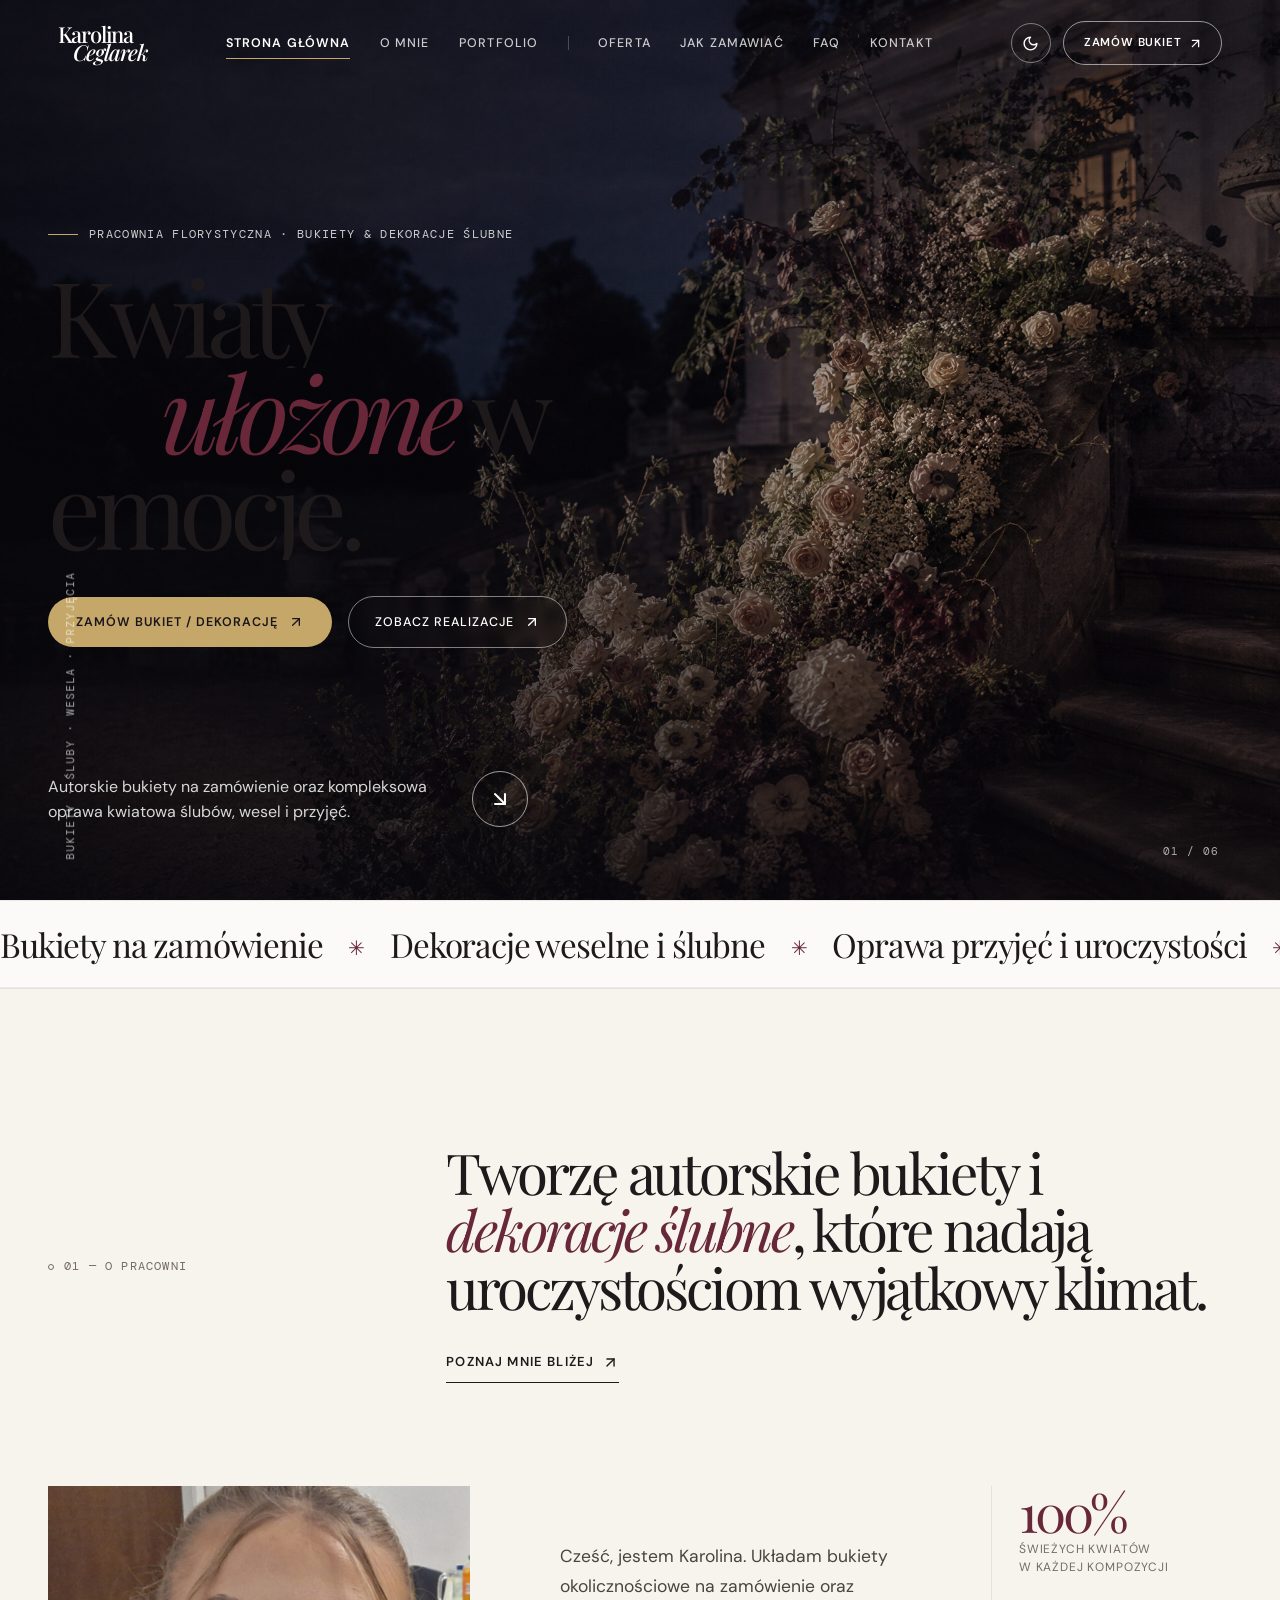
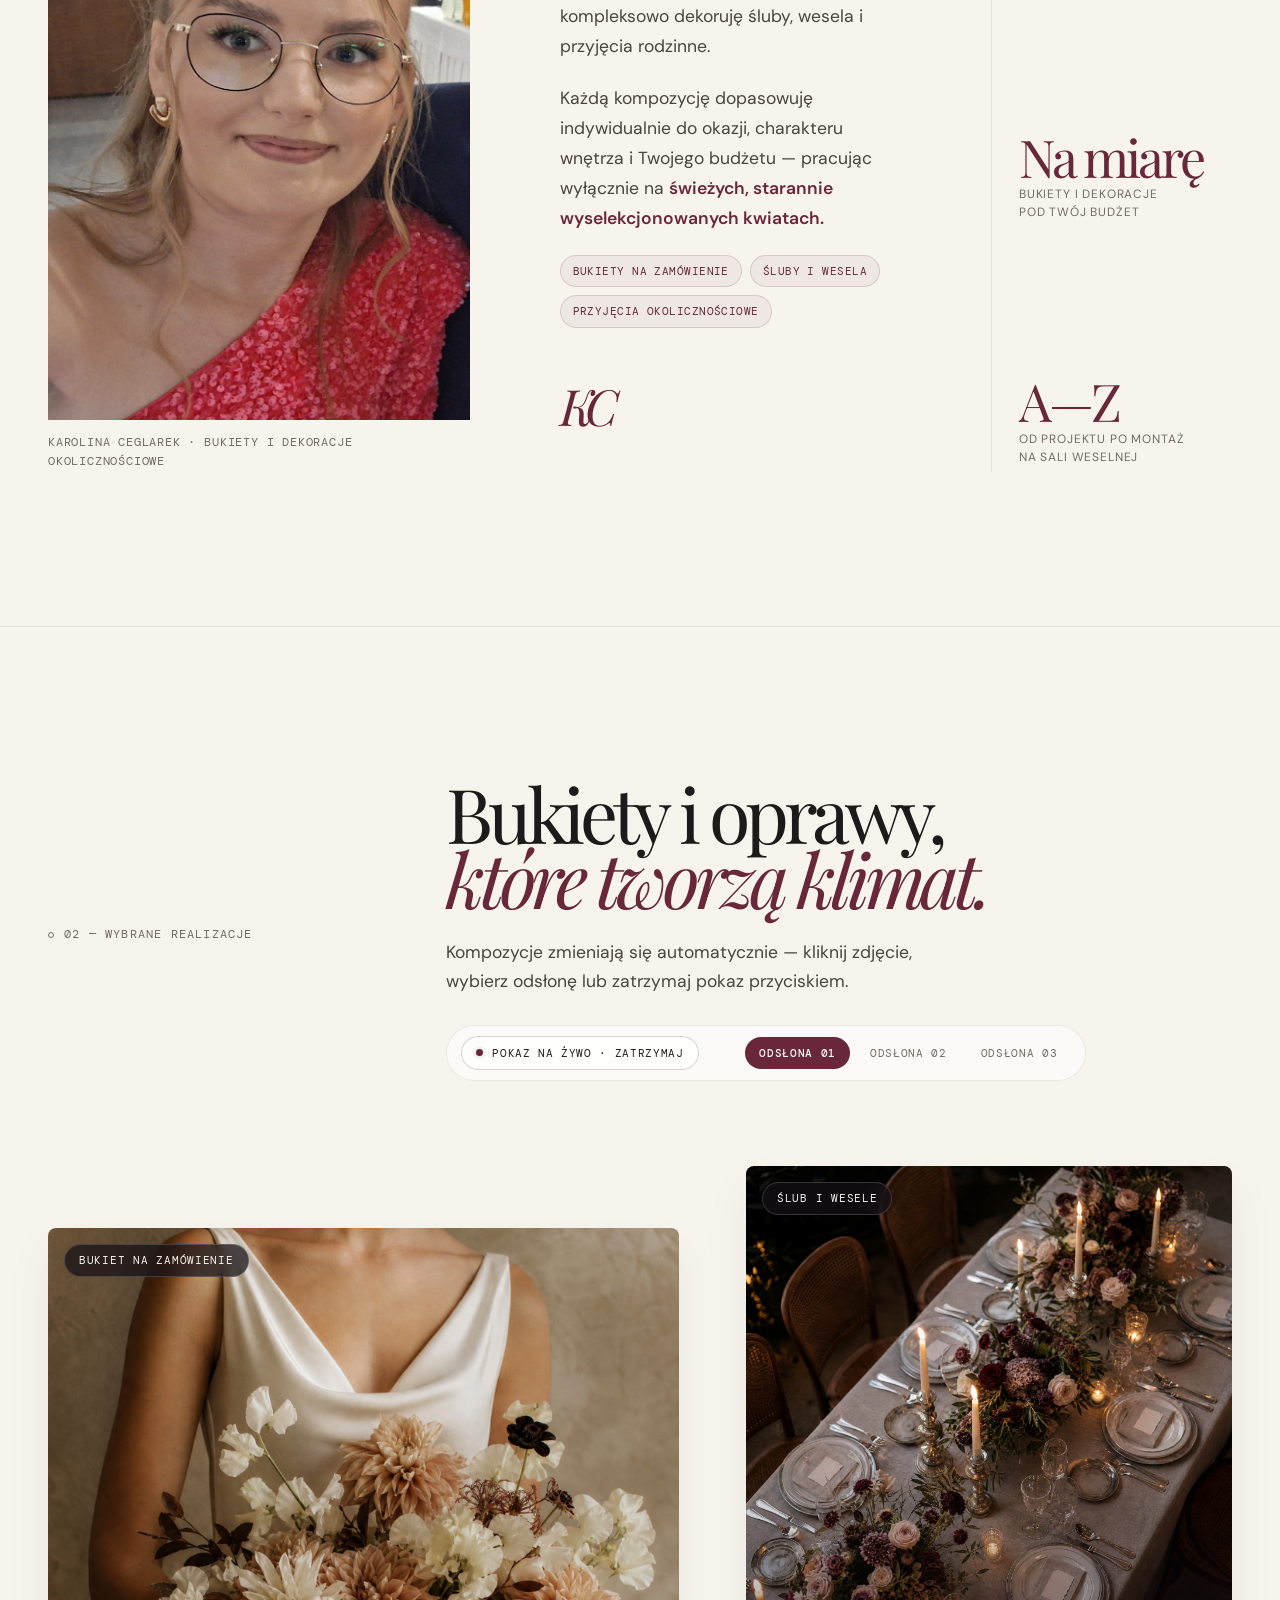
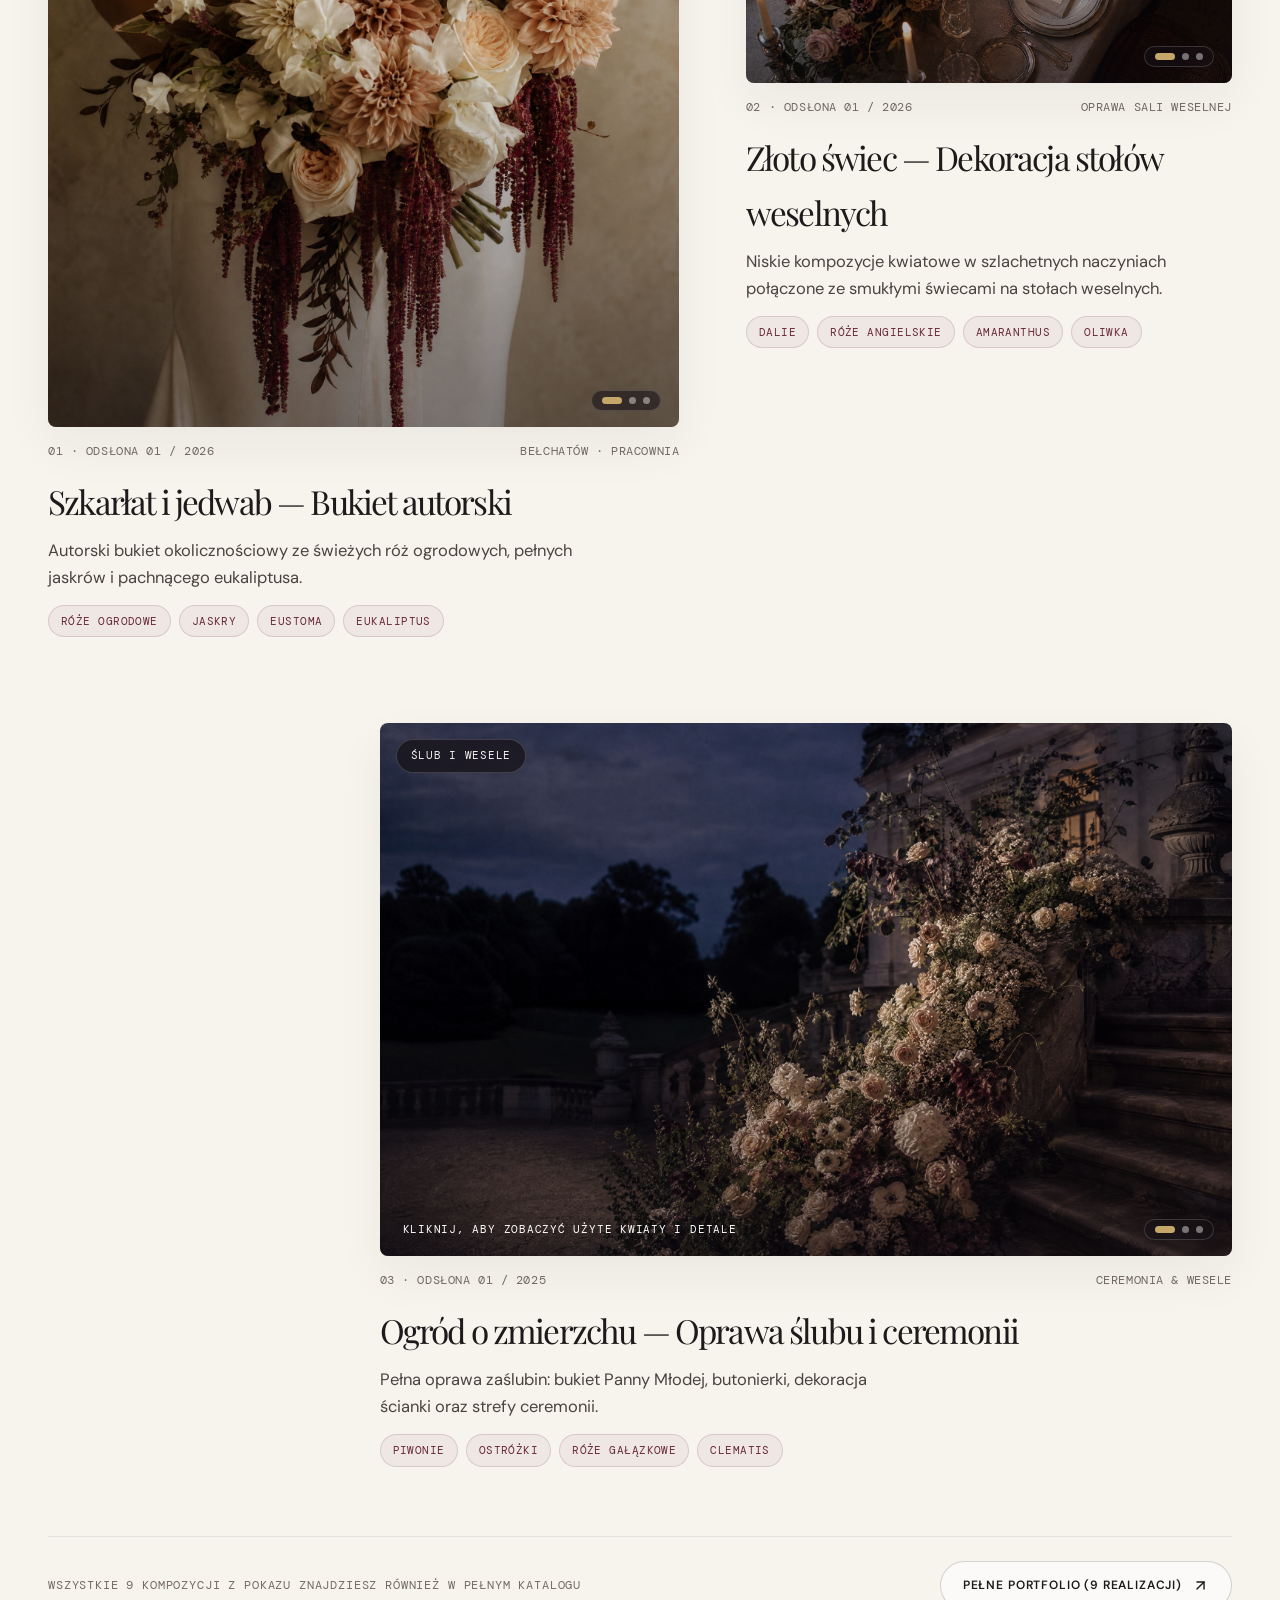
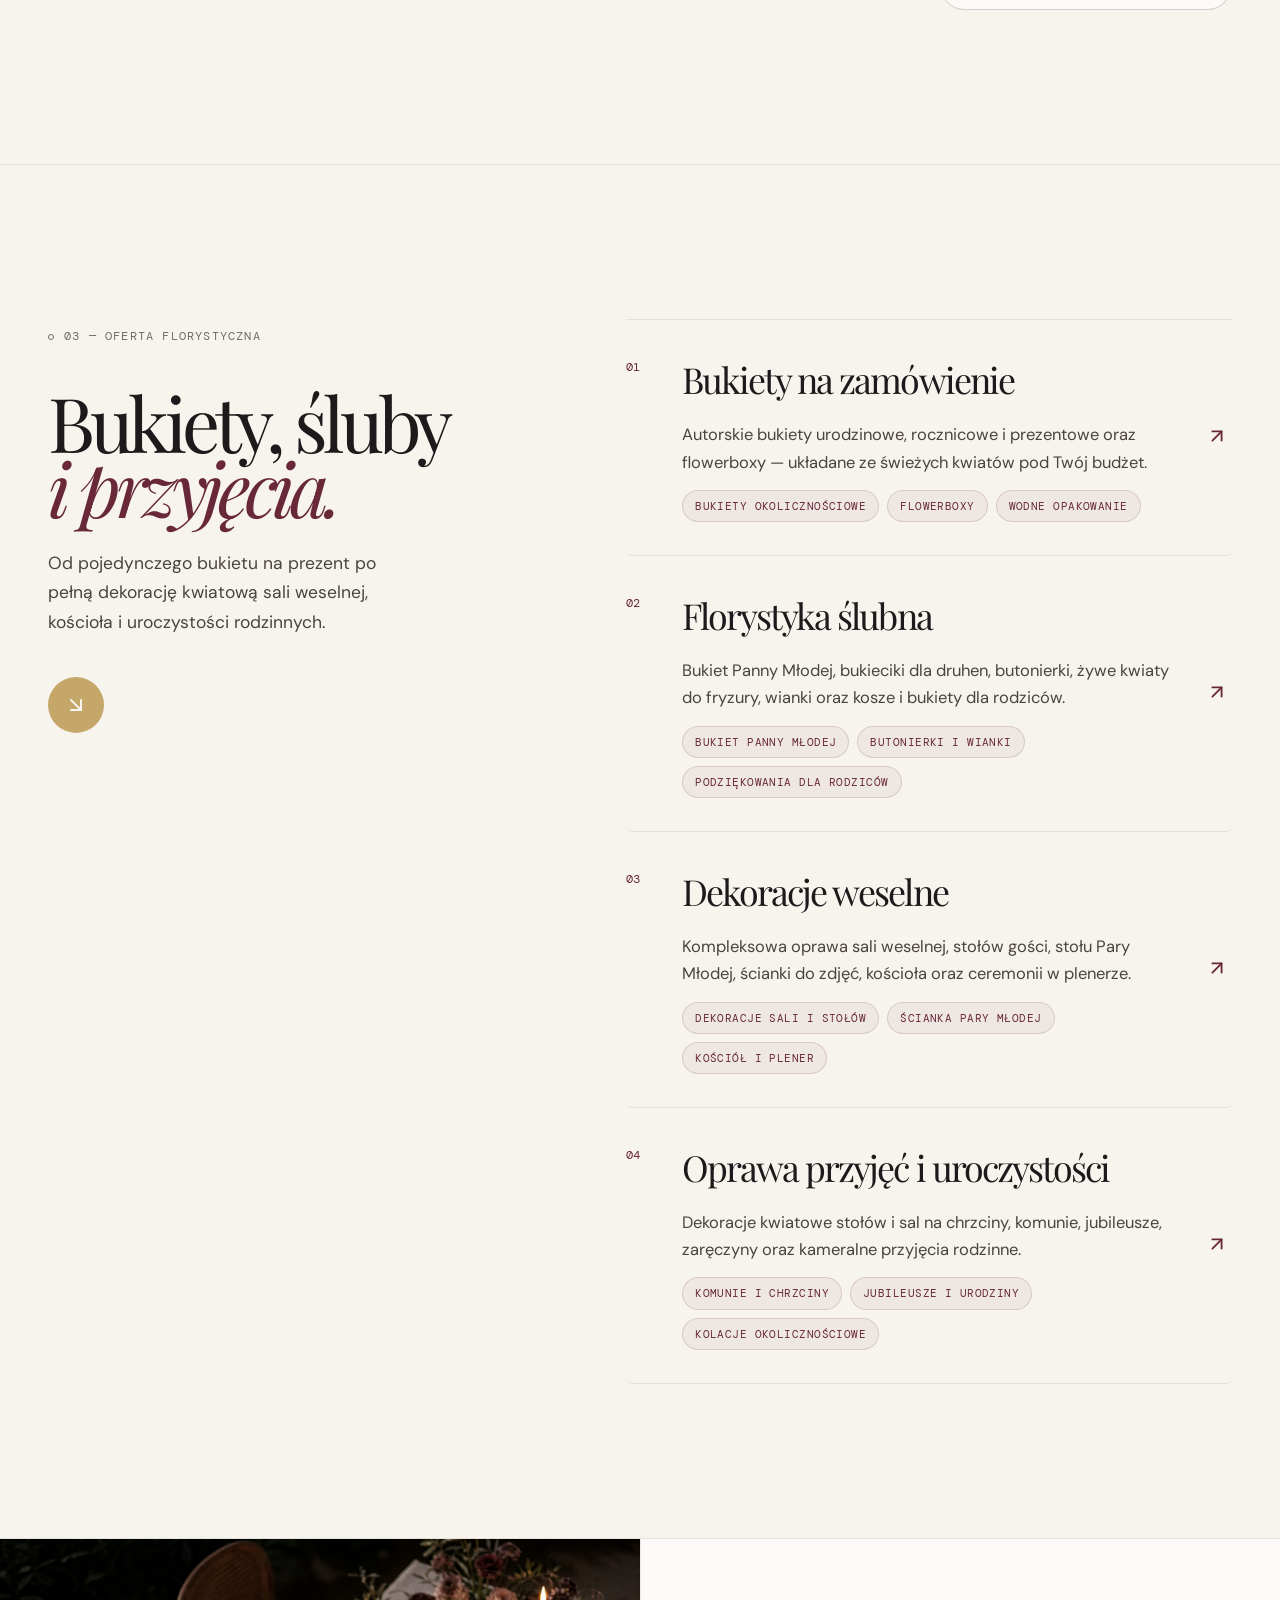
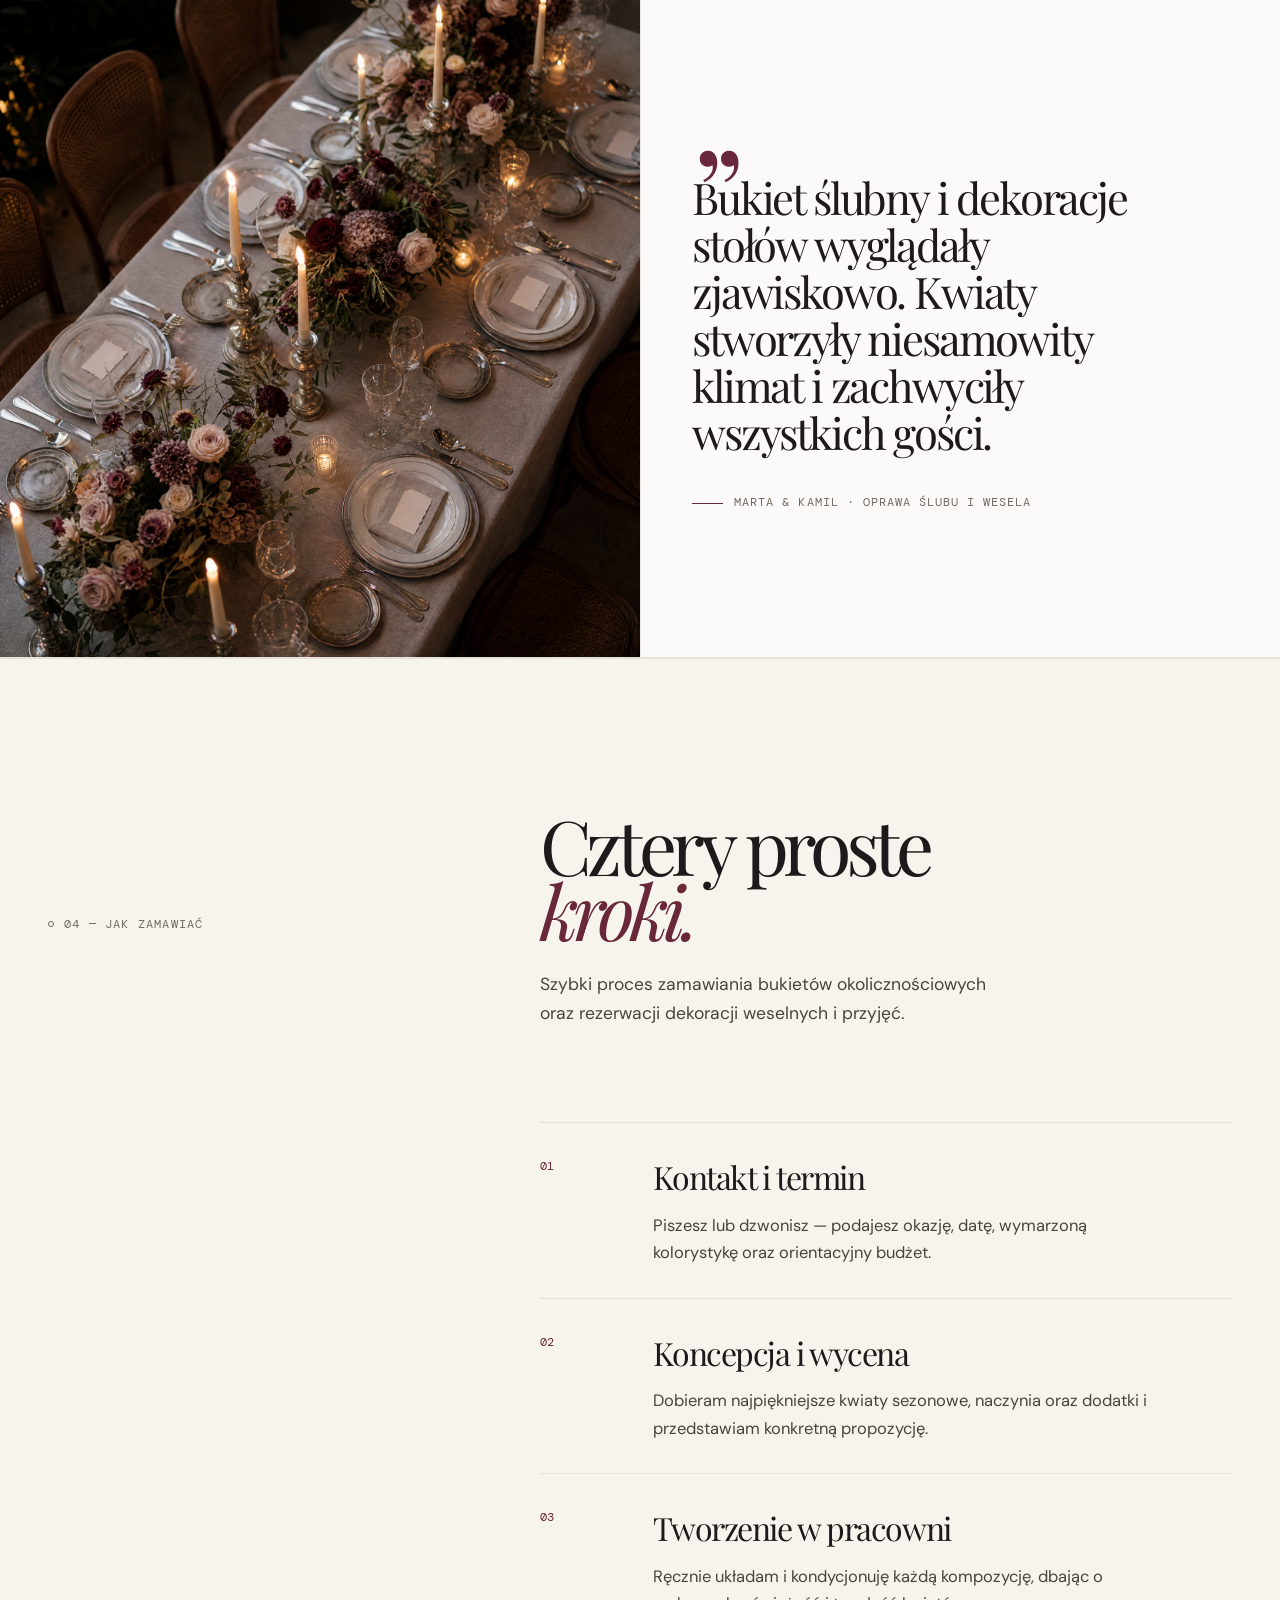
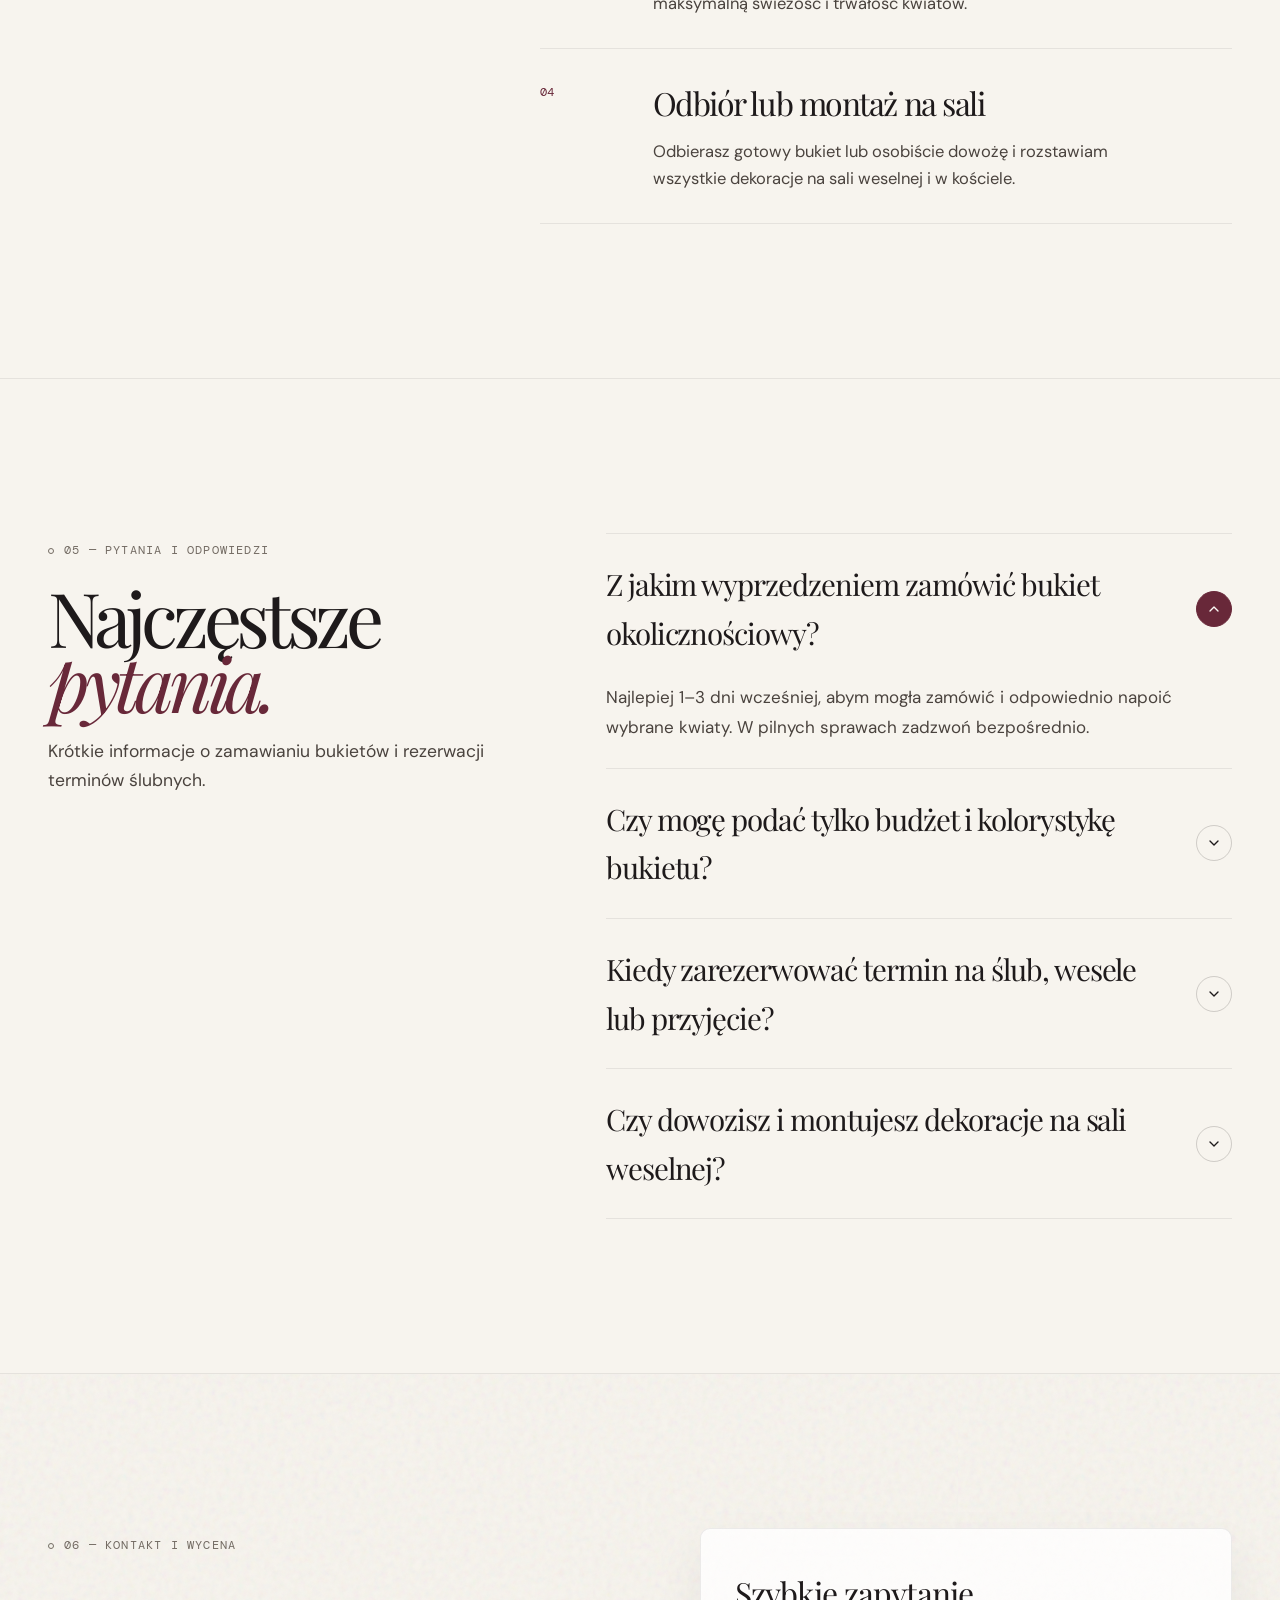
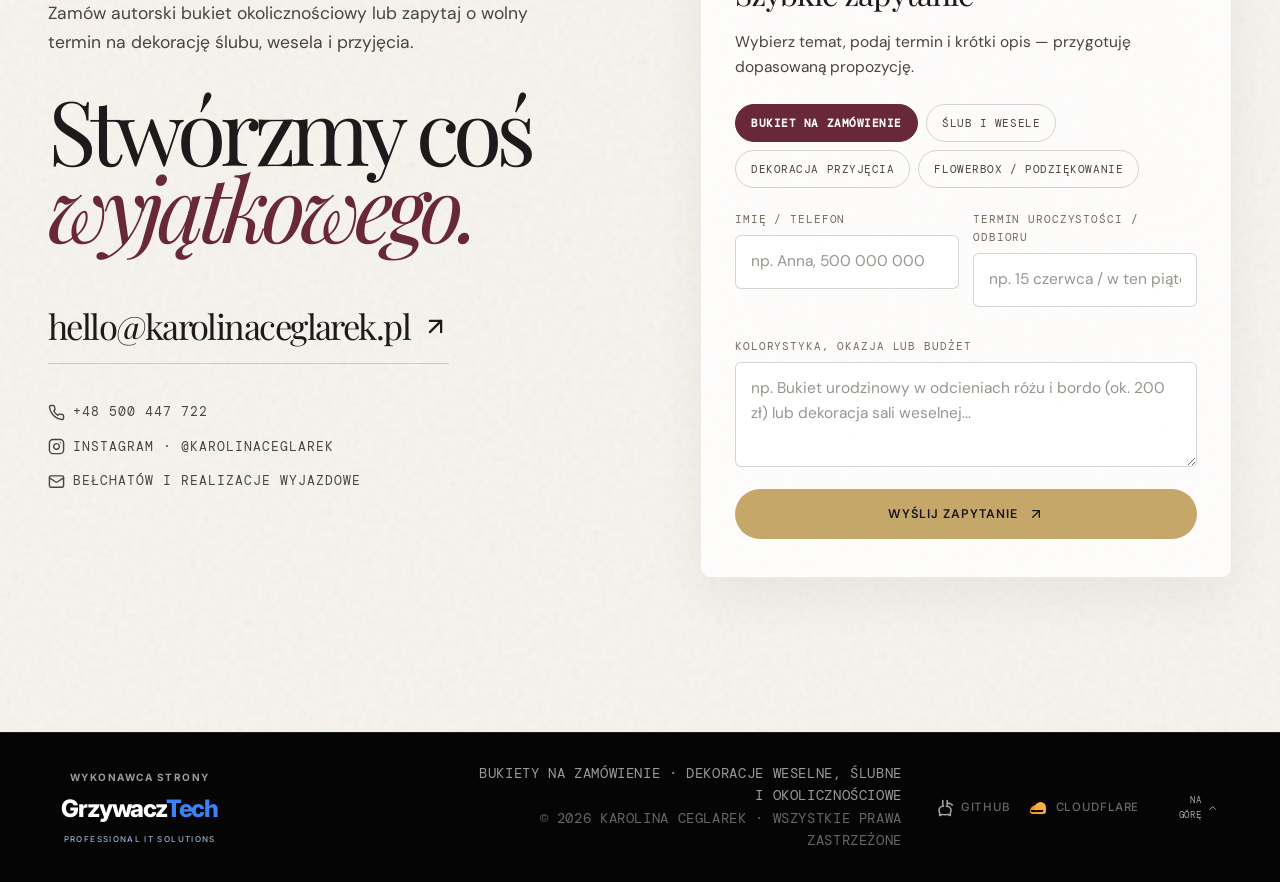
==== commit 87064a81: "Add files via upload" ====
--- a/index.html
+++ b/index.html
@@ -2,10 +2,10 @@
 <html lang="pl">
   <head>
     <meta charset="UTF-8" />
-    <meta name="viewport" content="width=device-width, initial-scale=1.0, maximum-scale=1" />
+    <meta name="viewport" content="width=device-width, initial-scale=1.0, maximum-scale=5.0" />
     <meta name="theme-color" content="#241c25" />
-    <meta name="description" content="Karolina Ceglarek — florystyka ślubna i wedding planning." />
-    <title>Karolina Ceglarek — Florystyka &amp; Wedding Planning</title>
+    <meta name="description" content="Karolina Ceglarek — autorskie bukiety okolicznościowe na zamówienie, florystyka ślubna, flowerboxy oraz dekoracje przyjęć i uroczystości." />
+    <title>Karolina Ceglarek — Autorska Florystyka · Bukiety i Dekoracje na Zamówienie</title>
     <link rel="stylesheet" href="style.css" />
   </head>
   <body>
--- a/style.css
+++ b/style.css
@@ -1 +1,1724 @@
-@import"https://fonts.googleapis.com/css2?family=DM+Mono:wght@400;500&family=DM+Sans:opsz,wght@9..40,400;9..40,500;9..40,600&family=Inter:wght@300;400;500;600;700;800&family=Playfair+Display:ital,wght@0,400;0,500;0,600;1,400;1,500&display=swap";@layer components;/*! tailwindcss v4.1.14 | MIT License | https://tailwindcss.com */@layer properties{@supports (((-webkit-hyphens:none)) and (not (margin-trim:inline))) or ((-moz-orient:inline) and (not (color:rgb(from red r g b)))){*,:before,:after,::backdrop{--tw-translate-x:0;--tw-translate-y:0;--tw-translate-z:0;--tw-rotate-x:initial;--tw-rotate-y:initial;--tw-rotate-z:initial;--tw-skew-x:initial;--tw-skew-y:initial;--tw-border-style:solid;--tw-gradient-position:initial;--tw-gradient-from:#0000;--tw-gradient-via:#0000;--tw-gradient-to:#0000;--tw-gradient-stops:initial;--tw-gradient-via-stops:initial;--tw-gradient-from-position:0%;--tw-gradient-via-position:50%;--tw-gradient-to-position:100%;--tw-leading:initial;--tw-font-weight:initial;--tw-tracking:initial;--tw-ordinal:initial;--tw-slashed-zero:initial;--tw-numeric-figure:initial;--tw-numeric-spacing:initial;--tw-numeric-fraction:initial;--tw-shadow:0 0 #0000;--tw-shadow-color:initial;--tw-shadow-alpha:100%;--tw-inset-shadow:0 0 #0000;--tw-inset-shadow-color:initial;--tw-inset-shadow-alpha:100%;--tw-ring-color:initial;--tw-ring-shadow:0 0 #0000;--tw-inset-ring-color:initial;--tw-inset-ring-shadow:0 0 #0000;--tw-ring-inset:initial;--tw-ring-offset-width:0px;--tw-ring-offset-color:#fff;--tw-ring-offset-shadow:0 0 #0000;--tw-outline-style:solid;--tw-backdrop-blur:initial;--tw-backdrop-brightness:initial;--tw-backdrop-contrast:initial;--tw-backdrop-grayscale:initial;--tw-backdrop-hue-rotate:initial;--tw-backdrop-invert:initial;--tw-backdrop-opacity:initial;--tw-backdrop-saturate:initial;--tw-backdrop-sepia:initial;--tw-duration:initial;--tw-ease:initial;--tw-content:"";--tw-animation-delay:0s;--tw-animation-direction:normal;--tw-animation-duration:initial;--tw-animation-fill-mode:none;--tw-animation-iteration-count:1;--tw-enter-blur:0;--tw-enter-opacity:1;--tw-enter-rotate:0;--tw-enter-scale:1;--tw-enter-translate-x:0;--tw-enter-translate-y:0;--tw-exit-blur:0;--tw-exit-opacity:1;--tw-exit-rotate:0;--tw-exit-scale:1;--tw-exit-translate-x:0;--tw-exit-translate-y:0}}}@layer theme{:root,:host{--font-sans:ui-sans-serif,system-ui,sans-serif,"Apple Color Emoji","Segoe UI Emoji","Segoe UI Symbol","Noto Color Emoji";--font-mono:ui-monospace,SFMono-Regular,Menlo,Monaco,Consolas,"Liberation Mono","Courier New",monospace;--color-red-100:oklch(93.6% .032 17.717);--color-red-500:oklch(63.7% .237 25.331);--color-blue-600:oklch(54.6% .245 262.881);--color-blue-700:oklch(48.8% .243 264.376);--color-slate-50:oklch(98.4% .003 247.858);--color-slate-100:oklch(96.8% .007 247.896);--color-slate-600:oklch(44.6% .043 257.281);--color-slate-700:oklch(37.2% .044 257.287);--color-slate-900:oklch(20.8% .042 265.755);--color-black:#000;--color-white:#fff;--spacing:.25rem;--container-sm:24rem;--container-lg:32rem;--container-2xl:42rem;--text-xs:.75rem;--text-xs--line-height:calc(1/.75);--text-sm:.875rem;--text-sm--line-height:calc(1.25/.875);--text-base:1rem;--text-base--line-height: 1.5 ;--text-lg:1.125rem;--text-lg--line-height:calc(1.75/1.125);--text-xl:1.25rem;--text-xl--line-height:calc(1.75/1.25);--text-4xl:2.25rem;--text-4xl--line-height:calc(2.5/2.25);--font-weight-normal:400;--font-weight-medium:500;--font-weight-semibold:600;--font-weight-bold:700;--tracking-tight:-.025em;--tracking-widest:.1em;--leading-snug:1.375;--leading-normal:1.5;--leading-relaxed:1.625;--radius-xs:.125rem;--ease-in-out:cubic-bezier(.4,0,.2,1);--animate-spin:spin 1s linear infinite;--animate-pulse:pulse 2s cubic-bezier(.4,0,.6,1)infinite;--blur-sm:8px;--blur-2xl:40px;--aspect-video:16/9;--default-transition-duration:.15s;--default-transition-timing-function:cubic-bezier(.4,0,.2,1);--default-font-family:var(--font-sans);--default-mono-font-family:var(--font-mono);--color-border:var(--border)}}@layer base{*,:after,:before,::backdrop{box-sizing:border-box;border:0 solid;margin:0;padding:0}::file-selector-button{box-sizing:border-box;border:0 solid;margin:0;padding:0}html,:host{-webkit-text-size-adjust:100%;tab-size:4;line-height:1.5;font-family:var(--default-font-family,ui-sans-serif,system-ui,sans-serif,"Apple Color Emoji","Segoe UI Emoji","Segoe UI Symbol","Noto Color Emoji");font-feature-settings:var(--default-font-feature-settings,normal);font-variation-settings:var(--default-font-variation-settings,normal);-webkit-tap-highlight-color:transparent}hr{height:0;color:inherit;border-top-width:1px}abbr:where([title]){-webkit-text-decoration:underline dotted;text-decoration:underline dotted}h1,h2,h3,h4,h5,h6{font-size:inherit;font-weight:inherit}a{color:inherit;-webkit-text-decoration:inherit;text-decoration:inherit}b,strong{font-weight:bolder}code,kbd,samp,pre{font-family:var(--default-mono-font-family,ui-monospace,SFMono-Regular,Menlo,Monaco,Consolas,"Liberation Mono","Courier New",monospace);font-feature-settings:var(--default-mono-font-feature-settings,normal);font-variation-settings:var(--default-mono-font-variation-settings,normal);font-size:1em}small{font-size:80%}sub,sup{vertical-align:baseline;font-size:75%;line-height:0;position:relative}sub{bottom:-.25em}sup{top:-.5em}table{text-indent:0;border-color:inherit;border-collapse:collapse}:-moz-focusring{outline:auto}progress{vertical-align:baseline}summary{display:list-item}ol,ul,menu{list-style:none}img,svg,video,canvas,audio,iframe,embed,object{vertical-align:middle;display:block}img,video{max-width:100%;height:auto}button,input,select,optgroup,textarea{font:inherit;font-feature-settings:inherit;font-variation-settings:inherit;letter-spacing:inherit;color:inherit;opacity:1;background-color:#0000;border-radius:0}::file-selector-button{font:inherit;font-feature-settings:inherit;font-variation-settings:inherit;letter-spacing:inherit;color:inherit;opacity:1;background-color:#0000;border-radius:0}:where(select:is([multiple],[size])) optgroup{font-weight:bolder}:where(select:is([multiple],[size])) optgroup option{padding-inline-start:20px}::file-selector-button{margin-inline-end:4px}::placeholder{opacity:1}@supports (not ((-webkit-appearance:-apple-pay-button))) or (contain-intrinsic-size:1px){::placeholder{color:currentColor}@supports (color:color-mix(in lab,red,red)){::placeholder{color:color-mix(in oklab,currentcolor 50%,transparent)}}}textarea{resize:vertical}::-webkit-search-decoration{-webkit-appearance:none}::-webkit-date-and-time-value{min-height:1lh;text-align:inherit}::-webkit-datetime-edit{display:inline-flex}::-webkit-datetime-edit-fields-wrapper{padding:0}::-webkit-datetime-edit{padding-block:0}::-webkit-datetime-edit-year-field{padding-block:0}::-webkit-datetime-edit-month-field{padding-block:0}::-webkit-datetime-edit-day-field{padding-block:0}::-webkit-datetime-edit-hour-field{padding-block:0}::-webkit-datetime-edit-minute-field{padding-block:0}::-webkit-datetime-edit-second-field{padding-block:0}::-webkit-datetime-edit-millisecond-field{padding-block:0}::-webkit-datetime-edit-meridiem-field{padding-block:0}::-webkit-calendar-picker-indicator{line-height:1}:-moz-ui-invalid{box-shadow:none}button,input:where([type=button],[type=reset],[type=submit]){appearance:button}::file-selector-button{appearance:button}::-webkit-inner-spin-button{height:auto}::-webkit-outer-spin-button{height:auto}[hidden]:where(:not([hidden=until-found])){display:none!important}}@layer utilities{.\@container\/card-header{container:card-header/inline-size}.\@container\/field-group{container:field-group/inline-size}.pointer-events-none{pointer-events:none}.invisible{visibility:hidden}.visible{visibility:visible}.sr-only{clip-path:inset(50%);white-space:nowrap;border-width:0;width:1px;height:1px;margin:-1px;padding:0;position:absolute;overflow:hidden}.absolute{position:absolute}.fixed{position:fixed}.relative{position:relative}.static{position:static}.inset-0{inset:calc(var(--spacing)*0)}.inset-x-0{inset-inline:calc(var(--spacing)*0)}.inset-y-0{inset-block:calc(var(--spacing)*0)}.-top-12{top:calc(var(--spacing)*-12)}.top-0{top:calc(var(--spacing)*0)}.top-1\.5{top:calc(var(--spacing)*1.5)}.top-1\/2{top:50%}.top-3\.5{top:calc(var(--spacing)*3.5)}.top-4{top:calc(var(--spacing)*4)}.top-\[1px\]{top:1px}.top-\[50\%\]{top:50%}.top-\[60\%\]{top:60%}.top-full{top:100%}.-right-12{right:calc(var(--spacing)*-12)}.right-0{right:calc(var(--spacing)*0)}.right-1{right:calc(var(--spacing)*1)}.right-2{right:calc(var(--spacing)*2)}.right-3{right:calc(var(--spacing)*3)}.right-4{right:calc(var(--spacing)*4)}.-bottom-12{bottom:calc(var(--spacing)*-12)}.bottom-0{bottom:calc(var(--spacing)*0)}.-left-12{left:calc(var(--spacing)*-12)}.left-0{left:calc(var(--spacing)*0)}.left-1\/2{left:50%}.left-2{left:calc(var(--spacing)*2)}.left-\[50\%\]{left:50%}.isolate{isolation:isolate}.z-10{z-index:10}.z-20{z-index:20}.z-50{z-index:50}.z-\[1\]{z-index:1}.order-first{order:-9999}.order-last{order:9999}.col-start-2{grid-column-start:2}.row-span-2{grid-row:span 2/span 2}.row-start-1{grid-row-start:1}.container{width:100%}@media (min-width:40rem){.container{max-width:40rem}}@media (min-width:48rem){.container{max-width:48rem}}@media (min-width:64rem){.container{max-width:64rem}}@media (min-width:80rem){.container{max-width:80rem}}@media (min-width:96rem){.container{max-width:96rem}}.\!m-0{margin:calc(var(--spacing)*0)!important}.-mx-1{margin-inline:calc(var(--spacing)*-1)}.mx-2{margin-inline:calc(var(--spacing)*2)}.mx-3\.5{margin-inline:calc(var(--spacing)*3.5)}.mx-4{margin-inline:calc(var(--spacing)*4)}.mx-auto{margin-inline:auto}.-my-2{margin-block:calc(var(--spacing)*-2)}.my-0{margin-block:calc(var(--spacing)*0)}.my-0\.5{margin-block:calc(var(--spacing)*.5)}.my-1{margin-block:calc(var(--spacing)*1)}.-mt-4{margin-top:calc(var(--spacing)*-4)}.mt-1\.5{margin-top:calc(var(--spacing)*1.5)}.mt-2{margin-top:calc(var(--spacing)*2)}.mt-4{margin-top:calc(var(--spacing)*4)}.mt-auto{margin-top:auto}.mr-2{margin-right:calc(var(--spacing)*2)}.mb-2{margin-bottom:calc(var(--spacing)*2)}.mb-3{margin-bottom:calc(var(--spacing)*3)}.mb-4{margin-bottom:calc(var(--spacing)*4)}.mb-6{margin-bottom:calc(var(--spacing)*6)}.mb-8{margin-bottom:calc(var(--spacing)*8)}.-ml-4{margin-left:calc(var(--spacing)*-4)}.ml-1{margin-left:calc(var(--spacing)*1)}.ml-4{margin-left:calc(var(--spacing)*4)}.ml-auto{margin-left:auto}.line-clamp-1{-webkit-line-clamp:1;-webkit-box-orient:vertical;display:-webkit-box;overflow:hidden}.line-clamp-2{-webkit-line-clamp:2;-webkit-box-orient:vertical;display:-webkit-box;overflow:hidden}.block{display:block}.flex{display:flex}.grid{display:grid}.hidden{display:none}.inline-flex{display:inline-flex}.table{display:table}.table-caption{display:table-caption}.table-cell{display:table-cell}.table-row{display:table-row}.field-sizing-content{field-sizing:content}.aspect-square{aspect-ratio:1}.aspect-video{aspect-ratio:var(--aspect-video)}.size-\(--cell-size\){width:var(--cell-size);height:var(--cell-size)}.size-2{width:calc(var(--spacing)*2);height:calc(var(--spacing)*2)}.size-2\.5{width:calc(var(--spacing)*2.5);height:calc(var(--spacing)*2.5)}.size-3{width:calc(var(--spacing)*3);height:calc(var(--spacing)*3)}.size-3\.5{width:calc(var(--spacing)*3.5);height:calc(var(--spacing)*3.5)}.size-4{width:calc(var(--spacing)*4);height:calc(var(--spacing)*4)}.size-6{width:calc(var(--spacing)*6);height:calc(var(--spacing)*6)}.size-7{width:calc(var(--spacing)*7);height:calc(var(--spacing)*7)}.size-8{width:calc(var(--spacing)*8);height:calc(var(--spacing)*8)}.size-9{width:calc(var(--spacing)*9);height:calc(var(--spacing)*9)}.size-10{width:calc(var(--spacing)*10);height:calc(var(--spacing)*10)}.size-auto{width:auto;height:auto}.size-full{width:100%;height:100%}.h-\(--cell-size\){height:var(--cell-size)}.h-1\.5{height:calc(var(--spacing)*1.5)}.h-2{height:calc(var(--spacing)*2)}.h-2\.5{height:calc(var(--spacing)*2.5)}.h-4{height:calc(var(--spacing)*4)}.h-5{height:calc(var(--spacing)*5)}.h-6{height:calc(var(--spacing)*6)}.h-7{height:calc(var(--spacing)*7)}.h-8{height:calc(var(--spacing)*8)}.h-9{height:calc(var(--spacing)*9)}.h-10{height:calc(var(--spacing)*10)}.h-12{height:calc(var(--spacing)*12)}.h-16{height:calc(var(--spacing)*16)}.h-\[1\.15rem\]{height:1.15rem}.h-\[500px\]{height:500px}.h-\[calc\(100\%-1px\)\]{height:calc(100% - 1px)}.h-\[var\(--radix-navigation-menu-viewport-height\)\]{height:var(--radix-navigation-menu-viewport-height)}.h-\[var\(--radix-select-trigger-height\)\]{height:var(--radix-select-trigger-height)}.h-auto{height:auto}.h-full{height:100%}.h-px{height:1px}.h-svh{height:100svh}.max-h-\(--radix-context-menu-content-available-height\){max-height:var(--radix-context-menu-content-available-height)}.max-h-\(--radix-dropdown-menu-content-available-height\){max-height:var(--radix-dropdown-menu-content-available-height)}.max-h-\(--radix-select-content-available-height\){max-height:var(--radix-select-content-available-height)}.max-h-\[300px\]{max-height:300px}.min-h-0{min-height:calc(var(--spacing)*0)}.min-h-4{min-height:calc(var(--spacing)*4)}.min-h-16{min-height:calc(var(--spacing)*16)}.min-h-screen{min-height:100vh}.min-h-svh{min-height:100svh}.w-\(--cell-size\){width:var(--cell-size)}.w-\(--sidebar-width\){width:var(--sidebar-width)}.w-0{width:calc(var(--spacing)*0)}.w-1{width:calc(var(--spacing)*1)}.w-2{width:calc(var(--spacing)*2)}.w-2\.5{width:calc(var(--spacing)*2.5)}.w-3{width:calc(var(--spacing)*3)}.w-3\/4{width:75%}.w-4{width:calc(var(--spacing)*4)}.w-5{width:calc(var(--spacing)*5)}.w-8{width:calc(var(--spacing)*8)}.w-9{width:calc(var(--spacing)*9)}.w-10{width:calc(var(--spacing)*10)}.w-16{width:calc(var(--spacing)*16)}.w-64{width:calc(var(--spacing)*64)}.w-72{width:calc(var(--spacing)*72)}.w-\[100px\]{width:100px}.w-\[400px\]{width:400px}.w-auto{width:auto}.w-fit{width:fit-content}.w-full{width:100%}.w-max{width:max-content}.w-px{width:1px}.max-w-\(--skeleton-width\){max-width:var(--skeleton-width)}.max-w-2xl{max-width:var(--container-2xl)}.max-w-\[calc\(100\%-2rem\)\]{max-width:calc(100% - 2rem)}.max-w-lg{max-width:var(--container-lg)}.max-w-max{max-width:max-content}.max-w-sm{max-width:var(--container-sm)}.min-w-\(--cell-size\){min-width:var(--cell-size)}.min-w-0{min-width:calc(var(--spacing)*0)}.min-w-5{min-width:calc(var(--spacing)*5)}.min-w-8{min-width:calc(var(--spacing)*8)}.min-w-9{min-width:calc(var(--spacing)*9)}.min-w-10{min-width:calc(var(--spacing)*10)}.min-w-\[8rem\]{min-width:8rem}.min-w-\[12rem\]{min-width:12rem}.min-w-\[var\(--radix-select-trigger-width\)\]{min-width:var(--radix-select-trigger-width)}.flex-1{flex:1}.flex-shrink-0,.shrink-0{flex-shrink:0}.grow{flex-grow:1}.grow-0{flex-grow:0}.basis-full{flex-basis:100%}.caption-bottom{caption-side:bottom}.border-collapse{border-collapse:collapse}.origin-\(--radix-context-menu-content-transform-origin\){transform-origin:var(--radix-context-menu-content-transform-origin)}.origin-\(--radix-dropdown-menu-content-transform-origin\){transform-origin:var(--radix-dropdown-menu-content-transform-origin)}.origin-\(--radix-hover-card-content-transform-origin\){transform-origin:var(--radix-hover-card-content-transform-origin)}.origin-\(--radix-menubar-content-transform-origin\){transform-origin:var(--radix-menubar-content-transform-origin)}.origin-\(--radix-popover-content-transform-origin\){transform-origin:var(--radix-popover-content-transform-origin)}.origin-\(--radix-select-content-transform-origin\){transform-origin:var(--radix-select-content-transform-origin)}.origin-\(--radix-tooltip-content-transform-origin\){transform-origin:var(--radix-tooltip-content-transform-origin)}.-translate-x-1\/2{--tw-translate-x: -50% ;translate:var(--tw-translate-x)var(--tw-translate-y)}.-translate-x-px{--tw-translate-x:-1px;translate:var(--tw-translate-x)var(--tw-translate-y)}.translate-x-\[-50\%\]{--tw-translate-x:-50%;translate:var(--tw-translate-x)var(--tw-translate-y)}.translate-x-px{--tw-translate-x:1px;translate:var(--tw-translate-x)var(--tw-translate-y)}.-translate-y-1\/2{--tw-translate-y: -50% ;translate:var(--tw-translate-x)var(--tw-translate-y)}.translate-y-0\.5{--tw-translate-y:calc(var(--spacing)*.5);translate:var(--tw-translate-x)var(--tw-translate-y)}.translate-y-\[-50\%\]{--tw-translate-y:-50%;translate:var(--tw-translate-x)var(--tw-translate-y)}.translate-y-\[calc\(-50\%_-_2px\)\]{--tw-translate-y: calc(-50% - 2px) ;translate:var(--tw-translate-x)var(--tw-translate-y)}.rotate-45{rotate:45deg}.rotate-90{rotate:90deg}.transform{transform:var(--tw-rotate-x,)var(--tw-rotate-y,)var(--tw-rotate-z,)var(--tw-skew-x,)var(--tw-skew-y,)}.animate-caret-blink{animation:1.25s ease-out infinite caret-blink}.animate-in{animation:enter var(--tw-animation-duration,var(--tw-duration,.15s))var(--tw-ease,ease)var(--tw-animation-delay,0s)var(--tw-animation-iteration-count,1)var(--tw-animation-direction,normal)var(--tw-animation-fill-mode,none)}.animate-pulse{animation:var(--animate-pulse)}.animate-spin{animation:var(--animate-spin)}.cursor-default{cursor:default}.cursor-pointer{cursor:pointer}.cursor-text{cursor:text}.touch-none{touch-action:none}.resize-none{resize:none}.scroll-my-1{scroll-margin-block:calc(var(--spacing)*1)}.scroll-py-1{scroll-padding-block:calc(var(--spacing)*1)}.list-disc{list-style-type:disc}.list-none{list-style-type:none}.auto-rows-min{grid-auto-rows:min-content}.grid-cols-\[0_1fr\]{grid-template-columns:0 1fr}.grid-rows-\[auto_auto\]{grid-template-rows:auto auto}.flex-col{flex-direction:column}.flex-col-reverse{flex-direction:column-reverse}.flex-row{flex-direction:row}.flex-wrap{flex-wrap:wrap}.items-center{align-items:center}.items-end{align-items:flex-end}.items-start{align-items:flex-start}.items-stretch{align-items:stretch}.justify-between{justify-content:space-between}.justify-center{justify-content:center}.justify-start{justify-content:flex-start}.justify-items-start{justify-items:start}.gap-0{gap:calc(var(--spacing)*0)}.gap-0\.5{gap:calc(var(--spacing)*.5)}.gap-1{gap:calc(var(--spacing)*1)}.gap-1\.5{gap:calc(var(--spacing)*1.5)}.gap-2{gap:calc(var(--spacing)*2)}.gap-2\.5{gap:calc(var(--spacing)*2.5)}.gap-3{gap:calc(var(--spacing)*3)}.gap-4{gap:calc(var(--spacing)*4)}.gap-6{gap:calc(var(--spacing)*6)}.gap-7{gap:calc(var(--spacing)*7)}.gap-y-0\.5{row-gap:calc(var(--spacing)*.5)}.self-start{align-self:flex-start}.self-stretch{align-self:stretch}.justify-self-end{justify-self:flex-end}.truncate{text-overflow:ellipsis;white-space:nowrap;overflow:hidden}.overflow-auto{overflow:auto}.overflow-hidden{overflow:hidden}.overflow-x-auto{overflow-x:auto}.overflow-x-hidden{overflow-x:hidden}.overflow-y-auto{overflow-y:auto}.rounded{border-radius:.25rem}.rounded-\[2px\]{border-radius:2px}.rounded-\[4px\]{border-radius:4px}.rounded-\[10px\]{border-radius:10px}.rounded-\[20px\]{border-radius:20px}.rounded-\[calc\(var\(--radius\)-5px\)\]{border-radius:calc(var(--radius) - 5px)}.rounded-\[inherit\]{border-radius:inherit}.rounded-full{border-radius:3.40282e38px}.rounded-lg{border-radius:var(--radius)}.rounded-md{border-radius:calc(var(--radius) - 2px)}.rounded-none{border-radius:0}.rounded-sm{border-radius:calc(var(--radius) - 4px)}.rounded-xl{border-radius:calc(var(--radius) + 4px)}.rounded-xs{border-radius:var(--radius-xs)}.rounded-l-md{border-top-left-radius:calc(var(--radius) - 2px);border-bottom-left-radius:calc(var(--radius) - 2px)}.rounded-tl-sm{border-top-left-radius:calc(var(--radius) - 4px)}.rounded-r-md{border-top-right-radius:calc(var(--radius) - 2px);border-bottom-right-radius:calc(var(--radius) - 2px)}.border{border-style:var(--tw-border-style);border-width:1px}.border-0{border-style:var(--tw-border-style);border-width:0}.border-\[1\.5px\]{border-style:var(--tw-border-style);border-width:1.5px}.border-y{border-block-style:var(--tw-border-style);border-block-width:1px}.border-t{border-top-style:var(--tw-border-style);border-top-width:1px}.border-r{border-right-style:var(--tw-border-style);border-right-width:1px}.border-b{border-bottom-style:var(--tw-border-style);border-bottom-width:1px}.border-l{border-left-style:var(--tw-border-style);border-left-width:1px}.border-dashed{--tw-border-style:dashed;border-style:dashed}.border-\(--color-border\){border-color:var(--color-border)}.border-\[rgba\(0\,0\,0\,0\.08\)\]{border-color:#00000014}.border-border,.border-border\/50{border-color:var(--border)}@supports (color:color-mix(in lab,red,red)){.border-border\/50{border-color:color-mix(in oklab,var(--border)50%,transparent)}}.border-input{border-color:var(--input)}.border-primary{border-color:var(--primary)}.border-transparent{border-color:#0000}.border-t-transparent{border-top-color:#0000}.border-l-transparent{border-left-color:#0000}.bg-\(--color-bg\){background-color:var(--color-bg)}.bg-\[\#1a1a19\]{background-color:#1a1a19}.bg-\[\#f8f8f7\]{background-color:#f8f8f7}.bg-accent{background-color:var(--accent)}.bg-background{background-color:var(--background)}.bg-black\/50{background-color:#00000080}@supports (color:color-mix(in lab,red,red)){.bg-black\/50{background-color:color-mix(in oklab,var(--color-black)50%,transparent)}}.bg-blue-600{background-color:var(--color-blue-600)}.bg-border{background-color:var(--border)}.bg-card{background-color:var(--card)}.bg-destructive{background-color:var(--destructive)}.bg-foreground{background-color:var(--foreground)}.bg-input{background-color:var(--input)}.bg-muted,.bg-muted\/50{background-color:var(--muted)}@supports (color:color-mix(in lab,red,red)){.bg-muted\/50{background-color:color-mix(in oklab,var(--muted)50%,transparent)}}.bg-popover{background-color:var(--popover)}.bg-primary,.bg-primary\/20{background-color:var(--primary)}@supports (color:color-mix(in lab,red,red)){.bg-primary\/20{background-color:color-mix(in oklab,var(--primary)20%,transparent)}}.bg-red-100{background-color:var(--color-red-100)}.bg-secondary{background-color:var(--secondary)}.bg-transparent{background-color:#0000}.bg-white{background-color:var(--color-white)}.bg-white\/80{background-color:#fffc}@supports (color:color-mix(in lab,red,red)){.bg-white\/80{background-color:color-mix(in oklab,var(--color-white)80%,transparent)}}.bg-gradient-to-br{--tw-gradient-position:to bottom right in oklab;background-image:linear-gradient(var(--tw-gradient-stops))}.from-slate-50{--tw-gradient-from:var(--color-slate-50);--tw-gradient-stops:var(--tw-gradient-via-stops,var(--tw-gradient-position),var(--tw-gradient-from)var(--tw-gradient-from-position),var(--tw-gradient-to)var(--tw-gradient-to-position))}.to-slate-100{--tw-gradient-to:var(--color-slate-100);--tw-gradient-stops:var(--tw-gradient-via-stops,var(--tw-gradient-position),var(--tw-gradient-from)var(--tw-gradient-from-position),var(--tw-gradient-to)var(--tw-gradient-to-position))}.fill-current{fill:currentColor}.fill-foreground{fill:var(--foreground)}.fill-primary{fill:var(--primary)}.p-0{padding:calc(var(--spacing)*0)}.p-1{padding:calc(var(--spacing)*1)}.p-2{padding:calc(var(--spacing)*2)}.p-3{padding:calc(var(--spacing)*3)}.p-4{padding:calc(var(--spacing)*4)}.p-5{padding:calc(var(--spacing)*5)}.p-6{padding:calc(var(--spacing)*6)}.p-8{padding:calc(var(--spacing)*8)}.p-\[3px\]{padding:3px}.p-px{padding:1px}.px-\(--cell-size\){padding-inline:var(--cell-size)}.px-1{padding-inline:calc(var(--spacing)*1)}.px-1\.5{padding-inline:calc(var(--spacing)*1.5)}.px-2{padding-inline:calc(var(--spacing)*2)}.px-2\.5{padding-inline:calc(var(--spacing)*2.5)}.px-3{padding-inline:calc(var(--spacing)*3)}.px-4{padding-inline:calc(var(--spacing)*4)}.px-5{padding-inline:calc(var(--spacing)*5)}.px-6{padding-inline:calc(var(--spacing)*6)}.py-0\.5{padding-block:calc(var(--spacing)*.5)}.py-1{padding-block:calc(var(--spacing)*1)}.py-1\.5{padding-block:calc(var(--spacing)*1.5)}.py-2{padding-block:calc(var(--spacing)*2)}.py-2\.5{padding-block:calc(var(--spacing)*2.5)}.py-3{padding-block:calc(var(--spacing)*3)}.py-4{padding-block:calc(var(--spacing)*4)}.py-5{padding-block:calc(var(--spacing)*5)}.py-6{padding-block:calc(var(--spacing)*6)}.pt-0{padding-top:calc(var(--spacing)*0)}.pt-3{padding-top:calc(var(--spacing)*3)}.pt-4{padding-top:calc(var(--spacing)*4)}.pt-8{padding-top:calc(var(--spacing)*8)}.pt-12{padding-top:calc(var(--spacing)*12)}.pr-1{padding-right:calc(var(--spacing)*1)}.pr-2{padding-right:calc(var(--spacing)*2)}.pr-2\.5{padding-right:calc(var(--spacing)*2.5)}.pr-3{padding-right:calc(var(--spacing)*3)}.pr-8{padding-right:calc(var(--spacing)*8)}.pb-3{padding-bottom:calc(var(--spacing)*3)}.pb-4{padding-bottom:calc(var(--spacing)*4)}.pb-8{padding-bottom:calc(var(--spacing)*8)}.pl-2{padding-left:calc(var(--spacing)*2)}.pl-3{padding-left:calc(var(--spacing)*3)}.pl-4{padding-left:calc(var(--spacing)*4)}.pl-8{padding-left:calc(var(--spacing)*8)}.text-center{text-align:center}.text-left{text-align:left}.align-middle{vertical-align:middle}.font-mono{font-family:var(--font-mono)}.font-sans{font-family:var(--font-sans)}.text-4xl{font-size:var(--text-4xl);line-height:var(--tw-leading,var(--text-4xl--line-height))}.text-base{font-size:var(--text-base);line-height:var(--tw-leading,var(--text-base--line-height))}.text-lg{font-size:var(--text-lg);line-height:var(--tw-leading,var(--text-lg--line-height))}.text-sm{font-size:var(--text-sm);line-height:var(--tw-leading,var(--text-sm--line-height))}.text-sm\/relaxed{font-size:var(--text-sm);line-height:var(--leading-relaxed)}.text-xl{font-size:var(--text-xl);line-height:var(--tw-leading,var(--text-xl--line-height))}.text-xs{font-size:var(--text-xs);line-height:var(--tw-leading,var(--text-xs--line-height))}.text-\[0\.8rem\]{font-size:.8rem}.leading-5{--tw-leading:calc(var(--spacing)*5);line-height:calc(var(--spacing)*5)}.leading-\[26px\]{--tw-leading:26px;line-height:26px}.leading-none{--tw-leading:1;line-height:1}.leading-normal{--tw-leading:var(--leading-normal);line-height:var(--leading-normal)}.leading-relaxed{--tw-leading:var(--leading-relaxed);line-height:var(--leading-relaxed)}.leading-snug{--tw-leading:var(--leading-snug);line-height:var(--leading-snug)}.font-bold{--tw-font-weight:var(--font-weight-bold);font-weight:var(--font-weight-bold)}.font-medium{--tw-font-weight:var(--font-weight-medium);font-weight:var(--font-weight-medium)}.font-normal{--tw-font-weight:var(--font-weight-normal);font-weight:var(--font-weight-normal)}.font-semibold{--tw-font-weight:var(--font-weight-semibold);font-weight:var(--font-weight-semibold)}.tracking-\[-0\.44px\]{--tw-tracking:-.44px;letter-spacing:-.44px}.tracking-\[-0\.154px\]{--tw-tracking:-.154px;letter-spacing:-.154px}.tracking-tight{--tw-tracking:var(--tracking-tight);letter-spacing:var(--tracking-tight)}.tracking-widest{--tw-tracking:var(--tracking-widest);letter-spacing:var(--tracking-widest)}.text-balance{text-wrap:balance}.break-words{overflow-wrap:break-word}.whitespace-break-spaces{white-space:break-spaces}.whitespace-nowrap{white-space:nowrap}.text-\[\#34322d\]{color:#34322d}.text-\[\#858481\]{color:#858481}.text-accent-foreground{color:var(--accent-foreground)}.text-background{color:var(--background)}.text-card-foreground{color:var(--card-foreground)}.text-current{color:currentColor}.text-destructive{color:var(--destructive)}.text-foreground{color:var(--foreground)}.text-muted-foreground{color:var(--muted-foreground)}.text-popover-foreground{color:var(--popover-foreground)}.text-primary{color:var(--primary)}.text-primary-foreground{color:var(--primary-foreground)}.text-red-500{color:var(--color-red-500)}.text-secondary-foreground{color:var(--secondary-foreground)}.text-slate-600{color:var(--color-slate-600)}.text-slate-700{color:var(--color-slate-700)}.text-slate-900{color:var(--color-slate-900)}.text-white{color:var(--color-white)}.tabular-nums{--tw-numeric-spacing:tabular-nums;font-variant-numeric:var(--tw-ordinal,)var(--tw-slashed-zero,)var(--tw-numeric-figure,)var(--tw-numeric-spacing,)var(--tw-numeric-fraction,)}.underline-offset-4{text-underline-offset:4px}.opacity-0{opacity:0}.opacity-50{opacity:.5}.opacity-70{opacity:.7}.shadow{--tw-shadow:0 1px 3px 0 var(--tw-shadow-color,#0000001a),0 1px 2px -1px var(--tw-shadow-color,#0000001a);box-shadow:var(--tw-inset-shadow),var(--tw-inset-ring-shadow),var(--tw-ring-offset-shadow),var(--tw-ring-shadow),var(--tw-shadow)}.shadow-\[0_0_0_1px_hsl\(var\(--sidebar-border\)\)\]{--tw-shadow:0 0 0 1px var(--tw-shadow-color,hsl(var(--sidebar-border)));box-shadow:var(--tw-inset-shadow),var(--tw-inset-ring-shadow),var(--tw-ring-offset-shadow),var(--tw-ring-shadow),var(--tw-shadow)}.shadow-\[0px_4px_11px_0px_rgba\(0\,0\,0\,0\.08\)\]{--tw-shadow:0px 4px 11px 0px var(--tw-shadow-color,#00000014);box-shadow:var(--tw-inset-shadow),var(--tw-inset-ring-shadow),var(--tw-ring-offset-shadow),var(--tw-ring-shadow),var(--tw-shadow)}.shadow-lg{--tw-shadow:0 10px 15px -3px var(--tw-shadow-color,#0000001a),0 4px 6px -4px var(--tw-shadow-color,#0000001a);box-shadow:var(--tw-inset-shadow),var(--tw-inset-ring-shadow),var(--tw-ring-offset-shadow),var(--tw-ring-shadow),var(--tw-shadow)}.shadow-md{--tw-shadow:0 4px 6px -1px var(--tw-shadow-color,#0000001a),0 2px 4px -2px var(--tw-shadow-color,#0000001a);box-shadow:var(--tw-inset-shadow),var(--tw-inset-ring-shadow),var(--tw-ring-offset-shadow),var(--tw-ring-shadow),var(--tw-shadow)}.shadow-none{--tw-shadow:0 0 #0000;box-shadow:var(--tw-inset-shadow),var(--tw-inset-ring-shadow),var(--tw-ring-offset-shadow),var(--tw-ring-shadow),var(--tw-shadow)}.shadow-sm{--tw-shadow:0 1px 3px 0 var(--tw-shadow-color,#0000001a),0 1px 2px -1px var(--tw-shadow-color,#0000001a);box-shadow:var(--tw-inset-shadow),var(--tw-inset-ring-shadow),var(--tw-ring-offset-shadow),var(--tw-ring-shadow),var(--tw-shadow)}.shadow-xl{--tw-shadow:0 20px 25px -5px var(--tw-shadow-color,#0000001a),0 8px 10px -6px var(--tw-shadow-color,#0000001a);box-shadow:var(--tw-inset-shadow),var(--tw-inset-ring-shadow),var(--tw-ring-offset-shadow),var(--tw-ring-shadow),var(--tw-shadow)}.shadow-xs{--tw-shadow:0 1px 2px 0 var(--tw-shadow-color,#0000000d);box-shadow:var(--tw-inset-shadow),var(--tw-inset-ring-shadow),var(--tw-ring-offset-shadow),var(--tw-ring-shadow),var(--tw-shadow)}.ring-0{--tw-ring-shadow:var(--tw-ring-inset,)0 0 0 calc(0px + var(--tw-ring-offset-width))var(--tw-ring-color,currentcolor);box-shadow:var(--tw-inset-shadow),var(--tw-inset-ring-shadow),var(--tw-ring-offset-shadow),var(--tw-ring-shadow),var(--tw-shadow)}.ring-ring\/50{--tw-ring-color:var(--ring)}@supports (color:color-mix(in lab,red,red)){.ring-ring\/50{--tw-ring-color:color-mix(in oklab,var(--ring)50%,transparent)}}.ring-offset-background{--tw-ring-offset-color:var(--background)}.outline-hidden{--tw-outline-style:none;outline-style:none}@media (forced-colors:active){.outline-hidden{outline-offset:2px;outline:2px solid #0000}}.outline{outline-style:var(--tw-outline-style);outline-width:1px}.backdrop-blur-2xl{--tw-backdrop-blur:blur(var(--blur-2xl));-webkit-backdrop-filter:var(--tw-backdrop-blur,)var(--tw-backdrop-brightness,)var(--tw-backdrop-contrast,)var(--tw-backdrop-grayscale,)var(--tw-backdrop-hue-rotate,)var(--tw-backdrop-invert,)var(--tw-backdrop-opacity,)var(--tw-backdrop-saturate,)var(--tw-backdrop-sepia,);backdrop-filter:var(--tw-backdrop-blur,)var(--tw-backdrop-brightness,)var(--tw-backdrop-contrast,)var(--tw-backdrop-grayscale,)var(--tw-backdrop-hue-rotate,)var(--tw-backdrop-invert,)var(--tw-backdrop-opacity,)var(--tw-backdrop-saturate,)var(--tw-backdrop-sepia,)}.backdrop-blur-sm{--tw-backdrop-blur:blur(var(--blur-sm));-webkit-backdrop-filter:var(--tw-backdrop-blur,)var(--tw-backdrop-brightness,)var(--tw-backdrop-contrast,)var(--tw-backdrop-grayscale,)var(--tw-backdrop-hue-rotate,)var(--tw-backdrop-invert,)var(--tw-backdrop-opacity,)var(--tw-backdrop-saturate,)var(--tw-backdrop-sepia,);backdrop-filter:var(--tw-backdrop-blur,)var(--tw-backdrop-brightness,)var(--tw-backdrop-contrast,)var(--tw-backdrop-grayscale,)var(--tw-backdrop-hue-rotate,)var(--tw-backdrop-invert,)var(--tw-backdrop-opacity,)var(--tw-backdrop-saturate,)var(--tw-backdrop-sepia,)}.transition{transition-property:color,background-color,border-color,outline-color,text-decoration-color,fill,stroke,--tw-gradient-from,--tw-gradient-via,--tw-gradient-to,opacity,box-shadow,transform,translate,scale,rotate,filter,-webkit-backdrop-filter,backdrop-filter,display,content-visibility,overlay,pointer-events;transition-timing-function:var(--tw-ease,var(--default-transition-timing-function));transition-duration:var(--tw-duration,var(--default-transition-duration))}.transition-\[color\,box-shadow\]{transition-property:color,box-shadow;transition-timing-function:var(--tw-ease,var(--default-transition-timing-function));transition-duration:var(--tw-duration,var(--default-transition-duration))}.transition-\[left\,right\,width\]{transition-property:left,right,width;transition-timing-function:var(--tw-ease,var(--default-transition-timing-function));transition-duration:var(--tw-duration,var(--default-transition-duration))}.transition-\[margin\,opacity\]{transition-property:margin,opacity;transition-timing-function:var(--tw-ease,var(--default-transition-timing-function));transition-duration:var(--tw-duration,var(--default-transition-duration))}.transition-\[width\,height\,padding\]{transition-property:width,height,padding;transition-timing-function:var(--tw-ease,var(--default-transition-timing-function));transition-duration:var(--tw-duration,var(--default-transition-duration))}.transition-\[width\]{transition-property:width;transition-timing-function:var(--tw-ease,var(--default-transition-timing-function));transition-duration:var(--tw-duration,var(--default-transition-duration))}.transition-all{transition-property:all;transition-timing-function:var(--tw-ease,var(--default-transition-timing-function));transition-duration:var(--tw-duration,var(--default-transition-duration))}.transition-colors{transition-property:color,background-color,border-color,outline-color,text-decoration-color,fill,stroke,--tw-gradient-from,--tw-gradient-via,--tw-gradient-to;transition-timing-function:var(--tw-ease,var(--default-transition-timing-function));transition-duration:var(--tw-duration,var(--default-transition-duration))}.transition-opacity{transition-property:opacity;transition-timing-function:var(--tw-ease,var(--default-transition-timing-function));transition-duration:var(--tw-duration,var(--default-transition-duration))}.transition-shadow{transition-property:box-shadow;transition-timing-function:var(--tw-ease,var(--default-transition-timing-function));transition-duration:var(--tw-duration,var(--default-transition-duration))}.transition-transform{transition-property:transform,translate,scale,rotate;transition-timing-function:var(--tw-ease,var(--default-transition-timing-function));transition-duration:var(--tw-duration,var(--default-transition-duration))}.transition-none{transition-property:none}.duration-100{--tw-duration:.1s;transition-duration:.1s}.duration-200{--tw-duration:.2s;transition-duration:.2s}.duration-300{--tw-duration:.3s;transition-duration:.3s}.duration-1000{--tw-duration:1s;transition-duration:1s}.ease-in-out{--tw-ease:var(--ease-in-out);transition-timing-function:var(--ease-in-out)}.ease-linear{--tw-ease:linear;transition-timing-function:linear}.fade-in-0{--tw-enter-opacity:0}.outline-none{--tw-outline-style:none;outline-style:none}.select-none{-webkit-user-select:none;user-select:none}.zoom-in-95{--tw-enter-scale:.95}.\[--cell-size\:--spacing\(8\)\]{--cell-size:calc(var(--spacing)*8)}.group-focus-within\/menu-item\:opacity-100:is(:where(.group\/menu-item):focus-within *){opacity:1}@media (hover:hover){.group-hover\/menu-item\:opacity-100:is(:where(.group\/menu-item):hover *){opacity:1}}.group-has-data-\[sidebar\=menu-action\]\/menu-item\:pr-8:is(:where(.group\/menu-item):has([data-sidebar=menu-action]) *){padding-right:calc(var(--spacing)*8)}.group-has-\[\[data-orientation\=horizontal\]\]\/field\:text-balance:is(:where(.group\/field):has([data-orientation=horizontal]) *){text-wrap:balance}.group-has-\[\[data-slot\=item-description\]\]\/item\:translate-y-0\.5:is(:where(.group\/item):has([data-slot=item-description]) *){--tw-translate-y:calc(var(--spacing)*.5);translate:var(--tw-translate-x)var(--tw-translate-y)}.group-has-\[\[data-slot\=item-description\]\]\/item\:self-start:is(:where(.group\/item):has([data-slot=item-description]) *){align-self:flex-start}.group-has-\[\>input\]\/input-group\:pt-2\.5:is(:where(.group\/input-group):has(>input) *){padding-top:calc(var(--spacing)*2.5)}.group-has-\[\>input\]\/input-group\:pb-2\.5:is(:where(.group\/input-group):has(>input) *){padding-bottom:calc(var(--spacing)*2.5)}.group-data-\[collapsible\=icon\]\:-mt-8:is(:where(.group)[data-collapsible=icon] *){margin-top:calc(var(--spacing)*-8)}.group-data-\[collapsible\=icon\]\:hidden:is(:where(.group)[data-collapsible=icon] *){display:none}.group-data-\[collapsible\=icon\]\:size-8\!:is(:where(.group)[data-collapsible=icon] *){width:calc(var(--spacing)*8)!important;height:calc(var(--spacing)*8)!important}.group-data-\[collapsible\=icon\]\:w-\(--sidebar-width-icon\):is(:where(.group)[data-collapsible=icon] *){width:var(--sidebar-width-icon)}.group-data-\[collapsible\=icon\]\:w-\[calc\(var\(--sidebar-width-icon\)\+\(--spacing\(4\)\)\)\]:is(:where(.group)[data-collapsible=icon] *){width:calc(var(--sidebar-width-icon) + (calc(var(--spacing)*4)))}.group-data-\[collapsible\=icon\]\:w-\[calc\(var\(--sidebar-width-icon\)\+\(--spacing\(4\)\)\+2px\)\]:is(:where(.group)[data-collapsible=icon] *){width:calc(var(--sidebar-width-icon) + (calc(var(--spacing)*4)) + 2px)}.group-data-\[collapsible\=icon\]\:overflow-hidden:is(:where(.group)[data-collapsible=icon] *){overflow:hidden}.group-data-\[collapsible\=icon\]\:p-0\!:is(:where(.group)[data-collapsible=icon] *){padding:calc(var(--spacing)*0)!important}.group-data-\[collapsible\=icon\]\:p-2\!:is(:where(.group)[data-collapsible=icon] *){padding:calc(var(--spacing)*2)!important}.group-data-\[collapsible\=icon\]\:opacity-0:is(:where(.group)[data-collapsible=icon] *){opacity:0}.group-data-\[collapsible\=offcanvas\]\:right-\[calc\(var\(--sidebar-width\)\*-1\)\]:is(:where(.group)[data-collapsible=offcanvas] *){right:calc(var(--sidebar-width)*-1)}.group-data-\[collapsible\=offcanvas\]\:left-\[calc\(var\(--sidebar-width\)\*-1\)\]:is(:where(.group)[data-collapsible=offcanvas] *){left:calc(var(--sidebar-width)*-1)}.group-data-\[collapsible\=offcanvas\]\:w-0:is(:where(.group)[data-collapsible=offcanvas] *){width:calc(var(--spacing)*0)}.group-data-\[collapsible\=offcanvas\]\:translate-x-0:is(:where(.group)[data-collapsible=offcanvas] *){--tw-translate-x:calc(var(--spacing)*0);translate:var(--tw-translate-x)var(--tw-translate-y)}.group-data-\[disabled\=true\]\:pointer-events-none:is(:where(.group)[data-disabled=true] *){pointer-events:none}.group-data-\[disabled\=true\]\:opacity-50:is(:where(.group)[data-disabled=true] *),.group-data-\[disabled\=true\]\/field\:opacity-50:is(:where(.group\/field)[data-disabled=true] *),.group-data-\[disabled\=true\]\/input-group\:opacity-50:is(:where(.group\/input-group)[data-disabled=true] *){opacity:.5}.group-data-\[focused\=true\]\/day\:relative:is(:where(.group\/day)[data-focused=true] *){position:relative}.group-data-\[focused\=true\]\/day\:z-10:is(:where(.group\/day)[data-focused=true] *){z-index:10}.group-data-\[focused\=true\]\/day\:border-ring:is(:where(.group\/day)[data-focused=true] *){border-color:var(--ring)}.group-data-\[focused\=true\]\/day\:ring-\[3px\]:is(:where(.group\/day)[data-focused=true] *){--tw-ring-shadow:var(--tw-ring-inset,)0 0 0 calc(3px + var(--tw-ring-offset-width))var(--tw-ring-color,currentcolor);box-shadow:var(--tw-inset-shadow),var(--tw-inset-ring-shadow),var(--tw-ring-offset-shadow),var(--tw-ring-shadow),var(--tw-shadow)}.group-data-\[focused\=true\]\/day\:ring-ring\/50:is(:where(.group\/day)[data-focused=true] *){--tw-ring-color:var(--ring)}@supports (color:color-mix(in lab,red,red)){.group-data-\[focused\=true\]\/day\:ring-ring\/50:is(:where(.group\/day)[data-focused=true] *){--tw-ring-color:color-mix(in oklab,var(--ring)50%,transparent)}}.group-data-\[side\=left\]\:-right-4:is(:where(.group)[data-side=left] *){right:calc(var(--spacing)*-4)}.group-data-\[side\=left\]\:border-r:is(:where(.group)[data-side=left] *){border-right-style:var(--tw-border-style);border-right-width:1px}.group-data-\[side\=right\]\:left-0:is(:where(.group)[data-side=right] *){left:calc(var(--spacing)*0)}.group-data-\[side\=right\]\:rotate-180:is(:where(.group)[data-side=right] *){rotate:180deg}.group-data-\[side\=right\]\:border-l:is(:where(.group)[data-side=right] *){border-left-style:var(--tw-border-style);border-left-width:1px}.group-data-\[state\=open\]\:rotate-180:is(:where(.group)[data-state=open] *){rotate:180deg}.group-data-\[variant\=floating\]\:rounded-lg:is(:where(.group)[data-variant=floating] *){border-radius:var(--radius)}.group-data-\[variant\=floating\]\:border:is(:where(.group)[data-variant=floating] *){border-style:var(--tw-border-style);border-width:1px}.group-data-\[variant\=floating\]\:shadow-sm:is(:where(.group)[data-variant=floating] *){--tw-shadow:0 1px 3px 0 var(--tw-shadow-color,#0000001a),0 1px 2px -1px var(--tw-shadow-color,#0000001a);box-shadow:var(--tw-inset-shadow),var(--tw-inset-ring-shadow),var(--tw-ring-offset-shadow),var(--tw-ring-shadow),var(--tw-shadow)}.group-data-\[variant\=outline\]\/field-group\:-mb-2:is(:where(.group\/field-group)[data-variant=outline] *){margin-bottom:calc(var(--spacing)*-2)}.group-data-\[vaul-drawer-direction\=bottom\]\/drawer-content\:block:is(:where(.group\/drawer-content)[data-vaul-drawer-direction=bottom] *){display:block}.group-data-\[vaul-drawer-direction\=bottom\]\/drawer-content\:text-center:is(:where(.group\/drawer-content)[data-vaul-drawer-direction=bottom] *),.group-data-\[vaul-drawer-direction\=top\]\/drawer-content\:text-center:is(:where(.group\/drawer-content)[data-vaul-drawer-direction=top] *){text-align:center}.group-data-\[viewport\=false\]\/navigation-menu\:top-full:is(:where(.group\/navigation-menu)[data-viewport=false] *){top:100%}.group-data-\[viewport\=false\]\/navigation-menu\:mt-1\.5:is(:where(.group\/navigation-menu)[data-viewport=false] *){margin-top:calc(var(--spacing)*1.5)}.group-data-\[viewport\=false\]\/navigation-menu\:overflow-hidden:is(:where(.group\/navigation-menu)[data-viewport=false] *){overflow:hidden}.group-data-\[viewport\=false\]\/navigation-menu\:rounded-md:is(:where(.group\/navigation-menu)[data-viewport=false] *){border-radius:calc(var(--radius) - 2px)}.group-data-\[viewport\=false\]\/navigation-menu\:border:is(:where(.group\/navigation-menu)[data-viewport=false] *){border-style:var(--tw-border-style);border-width:1px}.group-data-\[viewport\=false\]\/navigation-menu\:bg-popover:is(:where(.group\/navigation-menu)[data-viewport=false] *){background-color:var(--popover)}.group-data-\[viewport\=false\]\/navigation-menu\:text-popover-foreground:is(:where(.group\/navigation-menu)[data-viewport=false] *){color:var(--popover-foreground)}.group-data-\[viewport\=false\]\/navigation-menu\:shadow:is(:where(.group\/navigation-menu)[data-viewport=false] *){--tw-shadow:0 1px 3px 0 var(--tw-shadow-color,#0000001a),0 1px 2px -1px var(--tw-shadow-color,#0000001a);box-shadow:var(--tw-inset-shadow),var(--tw-inset-ring-shadow),var(--tw-ring-offset-shadow),var(--tw-ring-shadow),var(--tw-shadow)}.group-data-\[viewport\=false\]\/navigation-menu\:duration-200:is(:where(.group\/navigation-menu)[data-viewport=false] *){--tw-duration:.2s;transition-duration:.2s}.peer-disabled\:cursor-not-allowed:is(:where(.peer):disabled~*){cursor:not-allowed}.peer-disabled\:opacity-50:is(:where(.peer):disabled~*){opacity:.5}.peer-data-\[size\=default\]\/menu-button\:top-1\.5:is(:where(.peer\/menu-button)[data-size=default]~*){top:calc(var(--spacing)*1.5)}.peer-data-\[size\=lg\]\/menu-button\:top-2\.5:is(:where(.peer\/menu-button)[data-size=lg]~*){top:calc(var(--spacing)*2.5)}.peer-data-\[size\=sm\]\/menu-button\:top-1:is(:where(.peer\/menu-button)[data-size=sm]~*){top:calc(var(--spacing)*1)}.selection\:bg-primary ::selection{background-color:var(--primary)}.selection\:bg-primary::selection{background-color:var(--primary)}.selection\:text-primary-foreground ::selection{color:var(--primary-foreground)}.selection\:text-primary-foreground::selection{color:var(--primary-foreground)}.file\:inline-flex::file-selector-button{display:inline-flex}.file\:h-7::file-selector-button{height:calc(var(--spacing)*7)}.file\:border-0::file-selector-button{border-style:var(--tw-border-style);border-width:0}.file\:bg-transparent::file-selector-button{background-color:#0000}.file\:text-sm::file-selector-button{font-size:var(--text-sm);line-height:var(--tw-leading,var(--text-sm--line-height))}.file\:font-medium::file-selector-button{--tw-font-weight:var(--font-weight-medium);font-weight:var(--font-weight-medium)}.file\:text-foreground::file-selector-button{color:var(--foreground)}.placeholder\:text-muted-foreground::placeholder{color:var(--muted-foreground)}.after\:absolute:after{content:var(--tw-content);position:absolute}.after\:-inset-2:after{content:var(--tw-content);inset:calc(var(--spacing)*-2)}.after\:inset-y-0:after{content:var(--tw-content);inset-block:calc(var(--spacing)*0)}.after\:left-1\/2:after{content:var(--tw-content);left:50%}.after\:w-1:after{content:var(--tw-content);width:calc(var(--spacing)*1)}.after\:w-\[2px\]:after{content:var(--tw-content);width:2px}.after\:-translate-x-1\/2:after{content:var(--tw-content);--tw-translate-x: -50% ;translate:var(--tw-translate-x)var(--tw-translate-y)}.group-data-\[collapsible\=offcanvas\]\:after\:left-full:is(:where(.group)[data-collapsible=offcanvas] *):after{content:var(--tw-content);left:100%}.first\:rounded-l-md:first-child{border-top-left-radius:calc(var(--radius) - 2px);border-bottom-left-radius:calc(var(--radius) - 2px)}.first\:border-l:first-child{border-left-style:var(--tw-border-style);border-left-width:1px}.last\:mt-0:last-child{margin-top:calc(var(--spacing)*0)}.last\:rounded-r-md:last-child{border-top-right-radius:calc(var(--radius) - 2px);border-bottom-right-radius:calc(var(--radius) - 2px)}.last\:border-b-0:last-child{border-bottom-style:var(--tw-border-style);border-bottom-width:0}@media (hover:hover){.hover\:bg-\[\#1a1a19\]\/90:hover{background-color:#1a1a19e6}.hover\:bg-accent:hover{background-color:var(--accent)}.hover\:bg-blue-700:hover{background-color:var(--color-blue-700)}.hover\:bg-destructive\/90:hover{background-color:var(--destructive)}@supports (color:color-mix(in lab,red,red)){.hover\:bg-destructive\/90:hover{background-color:color-mix(in oklab,var(--destructive)90%,transparent)}}.hover\:bg-muted:hover,.hover\:bg-muted\/50:hover{background-color:var(--muted)}@supports (color:color-mix(in lab,red,red)){.hover\:bg-muted\/50:hover{background-color:color-mix(in oklab,var(--muted)50%,transparent)}}.hover\:bg-primary\/90:hover{background-color:var(--primary)}@supports (color:color-mix(in lab,red,red)){.hover\:bg-primary\/90:hover{background-color:color-mix(in oklab,var(--primary)90%,transparent)}}.hover\:bg-secondary\/80:hover{background-color:var(--secondary)}@supports (color:color-mix(in lab,red,red)){.hover\:bg-secondary\/80:hover{background-color:color-mix(in oklab,var(--secondary)80%,transparent)}}.hover\:text-accent-foreground:hover{color:var(--accent-foreground)}.hover\:text-foreground:hover{color:var(--foreground)}.hover\:text-muted-foreground:hover{color:var(--muted-foreground)}.hover\:underline:hover{text-decoration-line:underline}.hover\:opacity-90:hover{opacity:.9}.hover\:opacity-100:hover{opacity:1}.hover\:shadow-\[0_0_0_1px_hsl\(var\(--sidebar-accent\)\)\]:hover{--tw-shadow:0 0 0 1px var(--tw-shadow-color,hsl(var(--sidebar-accent)));box-shadow:var(--tw-inset-shadow),var(--tw-inset-ring-shadow),var(--tw-ring-offset-shadow),var(--tw-ring-shadow),var(--tw-shadow)}.hover\:shadow-lg:hover{--tw-shadow:0 10px 15px -3px var(--tw-shadow-color,#0000001a),0 4px 6px -4px var(--tw-shadow-color,#0000001a);box-shadow:var(--tw-inset-shadow),var(--tw-inset-ring-shadow),var(--tw-ring-offset-shadow),var(--tw-ring-shadow),var(--tw-shadow)}.hover\:ring-4:hover{--tw-ring-shadow:var(--tw-ring-inset,)0 0 0 calc(4px + var(--tw-ring-offset-width))var(--tw-ring-color,currentcolor);box-shadow:var(--tw-inset-shadow),var(--tw-inset-ring-shadow),var(--tw-ring-offset-shadow),var(--tw-ring-shadow),var(--tw-shadow)}}.focus\:z-10:focus{z-index:10}.focus\:bg-accent:focus{background-color:var(--accent)}.focus\:text-accent-foreground:focus{color:var(--accent-foreground)}.focus\:ring-2:focus{--tw-ring-shadow:var(--tw-ring-inset,)0 0 0 calc(2px + var(--tw-ring-offset-width))var(--tw-ring-color,currentcolor);box-shadow:var(--tw-inset-shadow),var(--tw-inset-ring-shadow),var(--tw-ring-offset-shadow),var(--tw-ring-shadow),var(--tw-shadow)}.focus\:ring-ring:focus{--tw-ring-color:var(--ring)}.focus\:ring-offset-2:focus{--tw-ring-offset-width:2px;--tw-ring-offset-shadow:var(--tw-ring-inset,)0 0 0 var(--tw-ring-offset-width)var(--tw-ring-offset-color)}.focus\:outline-hidden:focus{--tw-outline-style:none;outline-style:none}@media (forced-colors:active){.focus\:outline-hidden:focus{outline-offset:2px;outline:2px solid #0000}}.focus-visible\:z-10:focus-visible{z-index:10}.focus-visible\:border-ring:focus-visible{border-color:var(--ring)}.focus-visible\:ring-0:focus-visible{--tw-ring-shadow:var(--tw-ring-inset,)0 0 0 calc(0px + var(--tw-ring-offset-width))var(--tw-ring-color,currentcolor);box-shadow:var(--tw-inset-shadow),var(--tw-inset-ring-shadow),var(--tw-ring-offset-shadow),var(--tw-ring-shadow),var(--tw-shadow)}.focus-visible\:ring-1:focus-visible{--tw-ring-shadow:var(--tw-ring-inset,)0 0 0 calc(1px + var(--tw-ring-offset-width))var(--tw-ring-color,currentcolor);box-shadow:var(--tw-inset-shadow),var(--tw-inset-ring-shadow),var(--tw-ring-offset-shadow),var(--tw-ring-shadow),var(--tw-shadow)}.focus-visible\:ring-2:focus-visible{--tw-ring-shadow:var(--tw-ring-inset,)0 0 0 calc(2px + var(--tw-ring-offset-width))var(--tw-ring-color,currentcolor);box-shadow:var(--tw-inset-shadow),var(--tw-inset-ring-shadow),var(--tw-ring-offset-shadow),var(--tw-ring-shadow),var(--tw-shadow)}.focus-visible\:ring-4:focus-visible{--tw-ring-shadow:var(--tw-ring-inset,)0 0 0 calc(4px + var(--tw-ring-offset-width))var(--tw-ring-color,currentcolor);box-shadow:var(--tw-inset-shadow),var(--tw-inset-ring-shadow),var(--tw-ring-offset-shadow),var(--tw-ring-shadow),var(--tw-shadow)}.focus-visible\:ring-\[3px\]:focus-visible{--tw-ring-shadow:var(--tw-ring-inset,)0 0 0 calc(3px + var(--tw-ring-offset-width))var(--tw-ring-color,currentcolor);box-shadow:var(--tw-inset-shadow),var(--tw-inset-ring-shadow),var(--tw-ring-offset-shadow),var(--tw-ring-shadow),var(--tw-shadow)}.focus-visible\:ring-destructive\/20:focus-visible{--tw-ring-color:var(--destructive)}@supports (color:color-mix(in lab,red,red)){.focus-visible\:ring-destructive\/20:focus-visible{--tw-ring-color:color-mix(in oklab,var(--destructive)20%,transparent)}}.focus-visible\:ring-ring:focus-visible,.focus-visible\:ring-ring\/50:focus-visible{--tw-ring-color:var(--ring)}@supports (color:color-mix(in lab,red,red)){.focus-visible\:ring-ring\/50:focus-visible{--tw-ring-color:color-mix(in oklab,var(--ring)50%,transparent)}}.focus-visible\:ring-offset-1:focus-visible{--tw-ring-offset-width:1px;--tw-ring-offset-shadow:var(--tw-ring-inset,)0 0 0 var(--tw-ring-offset-width)var(--tw-ring-offset-color)}.focus-visible\:outline-hidden:focus-visible{--tw-outline-style:none;outline-style:none}@media (forced-colors:active){.focus-visible\:outline-hidden:focus-visible{outline-offset:2px;outline:2px solid #0000}}.focus-visible\:outline-1:focus-visible{outline-style:var(--tw-outline-style);outline-width:1px}.focus-visible\:outline-ring:focus-visible{outline-color:var(--ring)}.disabled\:pointer-events-none:disabled{pointer-events:none}.disabled\:cursor-not-allowed:disabled{cursor:not-allowed}.disabled\:opacity-50:disabled{opacity:.5}:where([data-side=left]) .in-data-\[side\=left\]\:cursor-w-resize{cursor:w-resize}:where([data-side=right]) .in-data-\[side\=right\]\:cursor-e-resize{cursor:e-resize}.has-focus\:border-ring:has(:focus){border-color:var(--ring)}.has-focus\:ring-\[3px\]:has(:focus){--tw-ring-shadow:var(--tw-ring-inset,)0 0 0 calc(3px + var(--tw-ring-offset-width))var(--tw-ring-color,currentcolor);box-shadow:var(--tw-inset-shadow),var(--tw-inset-ring-shadow),var(--tw-ring-offset-shadow),var(--tw-ring-shadow),var(--tw-shadow)}.has-focus\:ring-ring\/50:has(:focus){--tw-ring-color:var(--ring)}@supports (color:color-mix(in lab,red,red)){.has-focus\:ring-ring\/50:has(:focus){--tw-ring-color:color-mix(in oklab,var(--ring)50%,transparent)}}.has-disabled\:opacity-50:has(:disabled){opacity:.5}.has-data-\[slot\=card-action\]\:grid-cols-\[1fr_auto\]:has([data-slot=card-action]){grid-template-columns:1fr auto}.has-data-\[state\=checked\]\:border-primary:has([data-state=checked]){border-color:var(--primary)}.has-data-\[state\=checked\]\:bg-primary\/5:has([data-state=checked]){background-color:var(--primary)}@supports (color:color-mix(in lab,red,red)){.has-data-\[state\=checked\]\:bg-primary\/5:has([data-state=checked]){background-color:color-mix(in oklab,var(--primary)5%,transparent)}}.has-\[\[data-slot\=input-group-control\]\:focus-visible\]\:border-ring:has([data-slot=input-group-control]:focus-visible){border-color:var(--ring)}.has-\[\[data-slot\=input-group-control\]\:focus-visible\]\:ring-\[3px\]:has([data-slot=input-group-control]:focus-visible){--tw-ring-shadow:var(--tw-ring-inset,)0 0 0 calc(3px + var(--tw-ring-offset-width))var(--tw-ring-color,currentcolor);box-shadow:var(--tw-inset-shadow),var(--tw-inset-ring-shadow),var(--tw-ring-offset-shadow),var(--tw-ring-shadow),var(--tw-shadow)}.has-\[\[data-slot\=input-group-control\]\:focus-visible\]\:ring-ring\/50:has([data-slot=input-group-control]:focus-visible){--tw-ring-color:var(--ring)}@supports (color:color-mix(in lab,red,red)){.has-\[\[data-slot\=input-group-control\]\:focus-visible\]\:ring-ring\/50:has([data-slot=input-group-control]:focus-visible){--tw-ring-color:color-mix(in oklab,var(--ring)50%,transparent)}}.has-\[\[data-slot\]\[aria-invalid\=true\]\]\:border-destructive:has([data-slot][aria-invalid=true]){border-color:var(--destructive)}.has-\[\[data-slot\]\[aria-invalid\=true\]\]\:ring-destructive\/20:has([data-slot][aria-invalid=true]){--tw-ring-color:var(--destructive)}@supports (color:color-mix(in lab,red,red)){.has-\[\[data-slot\]\[aria-invalid\=true\]\]\:ring-destructive\/20:has([data-slot][aria-invalid=true]){--tw-ring-color:color-mix(in oklab,var(--destructive)20%,transparent)}}.has-\[\>\[data-align\=block-end\]\]\:h-auto:has(>[data-align=block-end]){height:auto}.has-\[\>\[data-align\=block-end\]\]\:flex-col:has(>[data-align=block-end]){flex-direction:column}.has-\[\>\[data-align\=block-start\]\]\:h-auto:has(>[data-align=block-start]){height:auto}.has-\[\>\[data-align\=block-start\]\]\:flex-col:has(>[data-align=block-start]){flex-direction:column}.has-\[\>\[data-slot\=button-group\]\]\:gap-2:has(>[data-slot=button-group]){gap:calc(var(--spacing)*2)}.has-\[\>\[data-slot\=checkbox-group\]\]\:gap-3:has(>[data-slot=checkbox-group]){gap:calc(var(--spacing)*3)}.has-\[\>\[data-slot\=field-content\]\]\:items-start:has(>[data-slot=field-content]){align-items:flex-start}.has-\[\>\[data-slot\=field\]\]\:w-full:has(>[data-slot=field]){width:100%}.has-\[\>\[data-slot\=field\]\]\:flex-col:has(>[data-slot=field]){flex-direction:column}.has-\[\>\[data-slot\=field\]\]\:rounded-md:has(>[data-slot=field]){border-radius:calc(var(--radius) - 2px)}.has-\[\>\[data-slot\=field\]\]\:border:has(>[data-slot=field]){border-style:var(--tw-border-style);border-width:1px}.has-\[\>\[data-slot\=radio-group\]\]\:gap-3:has(>[data-slot=radio-group]){gap:calc(var(--spacing)*3)}.has-\[\>button\]\:mr-\[-0\.45rem\]:has(>button){margin-right:-.45rem}.has-\[\>button\]\:ml-\[-0\.45rem\]:has(>button){margin-left:-.45rem}.has-\[\>kbd\]\:mr-\[-0\.35rem\]:has(>kbd){margin-right:-.35rem}.has-\[\>kbd\]\:ml-\[-0\.35rem\]:has(>kbd){margin-left:-.35rem}.has-\[\>svg\]\:grid-cols-\[calc\(var\(--spacing\)\*4\)_1fr\]:has(>svg){grid-template-columns:calc(var(--spacing)*4)1fr}.has-\[\>svg\]\:gap-x-3:has(>svg){column-gap:calc(var(--spacing)*3)}.has-\[\>svg\]\:p-0:has(>svg){padding:calc(var(--spacing)*0)}.has-\[\>svg\]\:px-2:has(>svg){padding-inline:calc(var(--spacing)*2)}.has-\[\>svg\]\:px-2\.5:has(>svg){padding-inline:calc(var(--spacing)*2.5)}.has-\[\>svg\]\:px-3:has(>svg){padding-inline:calc(var(--spacing)*3)}.has-\[\>svg\]\:px-4:has(>svg){padding-inline:calc(var(--spacing)*4)}.has-\[\>textarea\]\:h-auto:has(>textarea){height:auto}.aria-disabled\:pointer-events-none[aria-disabled=true]{pointer-events:none}.aria-disabled\:opacity-50[aria-disabled=true]{opacity:.5}.aria-invalid\:border-destructive[aria-invalid=true]{border-color:var(--destructive)}.aria-invalid\:ring-destructive\/20[aria-invalid=true]{--tw-ring-color:var(--destructive)}@supports (color:color-mix(in lab,red,red)){.aria-invalid\:ring-destructive\/20[aria-invalid=true]{--tw-ring-color:color-mix(in oklab,var(--destructive)20%,transparent)}}.aria-selected\:text-muted-foreground[aria-selected=true]{color:var(--muted-foreground)}.data-\[active\=true\]\:z-10[data-active=true]{z-index:10}.data-\[active\=true\]\:border-ring[data-active=true]{border-color:var(--ring)}.data-\[active\=true\]\:bg-accent\/50[data-active=true]{background-color:var(--accent)}@supports (color:color-mix(in lab,red,red)){.data-\[active\=true\]\:bg-accent\/50[data-active=true]{background-color:color-mix(in oklab,var(--accent)50%,transparent)}}.data-\[active\=true\]\:font-medium[data-active=true]{--tw-font-weight:var(--font-weight-medium);font-weight:var(--font-weight-medium)}.data-\[active\=true\]\:text-accent-foreground[data-active=true]{color:var(--accent-foreground)}.data-\[active\=true\]\:ring-\[3px\][data-active=true]{--tw-ring-shadow:var(--tw-ring-inset,)0 0 0 calc(3px + var(--tw-ring-offset-width))var(--tw-ring-color,currentcolor);box-shadow:var(--tw-inset-shadow),var(--tw-inset-ring-shadow),var(--tw-ring-offset-shadow),var(--tw-ring-shadow),var(--tw-shadow)}.data-\[active\=true\]\:ring-ring\/50[data-active=true]{--tw-ring-color:var(--ring)}@supports (color:color-mix(in lab,red,red)){.data-\[active\=true\]\:ring-ring\/50[data-active=true]{--tw-ring-color:color-mix(in oklab,var(--ring)50%,transparent)}}@media (hover:hover){.data-\[active\=true\]\:hover\:bg-accent[data-active=true]:hover{background-color:var(--accent)}}.data-\[active\=true\]\:focus\:bg-accent[data-active=true]:focus{background-color:var(--accent)}.data-\[active\=true\]\:aria-invalid\:border-destructive[data-active=true][aria-invalid=true]{border-color:var(--destructive)}.data-\[active\=true\]\:aria-invalid\:ring-destructive\/20[data-active=true][aria-invalid=true]{--tw-ring-color:var(--destructive)}@supports (color:color-mix(in lab,red,red)){.data-\[active\=true\]\:aria-invalid\:ring-destructive\/20[data-active=true][aria-invalid=true]{--tw-ring-color:color-mix(in oklab,var(--destructive)20%,transparent)}}.data-\[disabled\]\:pointer-events-none[data-disabled]{pointer-events:none}.data-\[disabled\]\:opacity-50[data-disabled]{opacity:.5}.data-\[disabled\=true\]\:pointer-events-none[data-disabled=true]{pointer-events:none}.data-\[disabled\=true\]\:opacity-50[data-disabled=true]{opacity:.5}.data-\[error\=true\]\:text-destructive[data-error=true]{color:var(--destructive)}.data-\[inset\]\:pl-8[data-inset]{padding-left:calc(var(--spacing)*8)}.data-\[invalid\=true\]\:text-destructive[data-invalid=true]{color:var(--destructive)}.data-\[motion\=from-end\]\:slide-in-from-right-52[data-motion=from-end]{--tw-enter-translate-x:calc(52*var(--spacing))}.data-\[motion\=from-start\]\:slide-in-from-left-52[data-motion=from-start]{--tw-enter-translate-x:calc(52*var(--spacing)*-1)}.data-\[motion\=to-end\]\:slide-out-to-right-52[data-motion=to-end]{--tw-exit-translate-x:calc(52*var(--spacing))}.data-\[motion\=to-start\]\:slide-out-to-left-52[data-motion=to-start]{--tw-exit-translate-x:calc(52*var(--spacing)*-1)}.data-\[motion\^\=from-\]\:animate-in[data-motion^=from-]{animation:enter var(--tw-animation-duration,var(--tw-duration,.15s))var(--tw-ease,ease)var(--tw-animation-delay,0s)var(--tw-animation-iteration-count,1)var(--tw-animation-direction,normal)var(--tw-animation-fill-mode,none)}.data-\[motion\^\=from-\]\:fade-in[data-motion^=from-]{--tw-enter-opacity:0}.data-\[motion\^\=to-\]\:animate-out[data-motion^=to-]{animation:exit var(--tw-animation-duration,var(--tw-duration,.15s))var(--tw-ease,ease)var(--tw-animation-delay,0s)var(--tw-animation-iteration-count,1)var(--tw-animation-direction,normal)var(--tw-animation-fill-mode,none)}.data-\[motion\^\=to-\]\:fade-out[data-motion^=to-]{--tw-exit-opacity:0}.data-\[orientation\=horizontal\]\:h-1\.5[data-orientation=horizontal]{height:calc(var(--spacing)*1.5)}.data-\[orientation\=horizontal\]\:h-full[data-orientation=horizontal]{height:100%}.data-\[orientation\=horizontal\]\:h-px[data-orientation=horizontal]{height:1px}.data-\[orientation\=horizontal\]\:w-full[data-orientation=horizontal]{width:100%}.data-\[orientation\=vertical\]\:h-auto[data-orientation=vertical]{height:auto}.data-\[orientation\=vertical\]\:h-full[data-orientation=vertical]{height:100%}.data-\[orientation\=vertical\]\:min-h-44[data-orientation=vertical]{min-height:calc(var(--spacing)*44)}.data-\[orientation\=vertical\]\:w-1\.5[data-orientation=vertical]{width:calc(var(--spacing)*1.5)}.data-\[orientation\=vertical\]\:w-auto[data-orientation=vertical]{width:auto}.data-\[orientation\=vertical\]\:w-full[data-orientation=vertical]{width:100%}.data-\[orientation\=vertical\]\:w-px[data-orientation=vertical]{width:1px}.data-\[orientation\=vertical\]\:flex-col[data-orientation=vertical]{flex-direction:column}.data-\[panel-group-direction\=vertical\]\:h-px[data-panel-group-direction=vertical]{height:1px}.data-\[panel-group-direction\=vertical\]\:w-full[data-panel-group-direction=vertical]{width:100%}.data-\[panel-group-direction\=vertical\]\:flex-col[data-panel-group-direction=vertical]{flex-direction:column}.data-\[panel-group-direction\=vertical\]\:after\:left-0[data-panel-group-direction=vertical]:after{content:var(--tw-content);left:calc(var(--spacing)*0)}.data-\[panel-group-direction\=vertical\]\:after\:h-1[data-panel-group-direction=vertical]:after{content:var(--tw-content);height:calc(var(--spacing)*1)}.data-\[panel-group-direction\=vertical\]\:after\:w-full[data-panel-group-direction=vertical]:after{content:var(--tw-content);width:100%}.data-\[panel-group-direction\=vertical\]\:after\:translate-x-0[data-panel-group-direction=vertical]:after{content:var(--tw-content);--tw-translate-x:calc(var(--spacing)*0);translate:var(--tw-translate-x)var(--tw-translate-y)}.data-\[panel-group-direction\=vertical\]\:after\:-translate-y-1\/2[data-panel-group-direction=vertical]:after{content:var(--tw-content);--tw-translate-y: -50% ;translate:var(--tw-translate-x)var(--tw-translate-y)}.data-\[placeholder\]\:text-muted-foreground[data-placeholder]{color:var(--muted-foreground)}.data-\[range-end\=true\]\:rounded-md[data-range-end=true]{border-radius:calc(var(--radius) - 2px)}.data-\[range-end\=true\]\:rounded-r-md[data-range-end=true]{border-top-right-radius:calc(var(--radius) - 2px);border-bottom-right-radius:calc(var(--radius) - 2px)}.data-\[range-end\=true\]\:bg-primary[data-range-end=true]{background-color:var(--primary)}.data-\[range-end\=true\]\:text-primary-foreground[data-range-end=true]{color:var(--primary-foreground)}.data-\[range-middle\=true\]\:rounded-none[data-range-middle=true]{border-radius:0}.data-\[range-middle\=true\]\:bg-accent[data-range-middle=true]{background-color:var(--accent)}.data-\[range-middle\=true\]\:text-accent-foreground[data-range-middle=true]{color:var(--accent-foreground)}.data-\[range-start\=true\]\:rounded-md[data-range-start=true]{border-radius:calc(var(--radius) - 2px)}.data-\[range-start\=true\]\:rounded-l-md[data-range-start=true]{border-top-left-radius:calc(var(--radius) - 2px);border-bottom-left-radius:calc(var(--radius) - 2px)}.data-\[range-start\=true\]\:bg-primary[data-range-start=true]{background-color:var(--primary)}.data-\[range-start\=true\]\:text-primary-foreground[data-range-start=true]{color:var(--primary-foreground)}.data-\[selected-single\=true\]\:bg-primary[data-selected-single=true]{background-color:var(--primary)}.data-\[selected-single\=true\]\:text-primary-foreground[data-selected-single=true]{color:var(--primary-foreground)}.data-\[selected\=true\]\:rounded-none[data-selected=true]{border-radius:0}.data-\[selected\=true\]\:bg-accent[data-selected=true]{background-color:var(--accent)}.data-\[selected\=true\]\:text-accent-foreground[data-selected=true]{color:var(--accent-foreground)}.data-\[side\=bottom\]\:translate-y-1[data-side=bottom]{--tw-translate-y:calc(var(--spacing)*1);translate:var(--tw-translate-x)var(--tw-translate-y)}.data-\[side\=bottom\]\:slide-in-from-top-2[data-side=bottom]{--tw-enter-translate-y:calc(2*var(--spacing)*-1)}.data-\[side\=left\]\:-translate-x-1[data-side=left]{--tw-translate-x:calc(var(--spacing)*-1);translate:var(--tw-translate-x)var(--tw-translate-y)}.data-\[side\=left\]\:slide-in-from-right-2[data-side=left]{--tw-enter-translate-x:calc(2*var(--spacing))}.data-\[side\=right\]\:translate-x-1[data-side=right]{--tw-translate-x:calc(var(--spacing)*1);translate:var(--tw-translate-x)var(--tw-translate-y)}.data-\[side\=right\]\:slide-in-from-left-2[data-side=right]{--tw-enter-translate-x:calc(2*var(--spacing)*-1)}.data-\[side\=top\]\:-translate-y-1[data-side=top]{--tw-translate-y:calc(var(--spacing)*-1);translate:var(--tw-translate-x)var(--tw-translate-y)}.data-\[side\=top\]\:slide-in-from-bottom-2[data-side=top]{--tw-enter-translate-y:calc(2*var(--spacing))}.data-\[size\=default\]\:h-9[data-size=default]{height:calc(var(--spacing)*9)}.data-\[size\=sm\]\:h-8[data-size=sm]{height:calc(var(--spacing)*8)}:is(.\*\:data-\[slot\=alert-description\]\:text-destructive\/90>*)[data-slot=alert-description]{color:var(--destructive)}@supports (color:color-mix(in lab,red,red)){:is(.\*\:data-\[slot\=alert-description\]\:text-destructive\/90>*)[data-slot=alert-description]{color:color-mix(in oklab,var(--destructive)90%,transparent)}}.data-\[slot\=checkbox-group\]\:gap-3[data-slot=checkbox-group]{gap:calc(var(--spacing)*3)}:is(.\*\*\:data-\[slot\=command-input-wrapper\]\:h-12 *)[data-slot=command-input-wrapper]{height:calc(var(--spacing)*12)}:is(.\*\*\:data-\[slot\=navigation-menu-link\]\:focus\:ring-0 *)[data-slot=navigation-menu-link]:focus{--tw-ring-shadow:var(--tw-ring-inset,)0 0 0 calc(0px + var(--tw-ring-offset-width))var(--tw-ring-color,currentcolor);box-shadow:var(--tw-inset-shadow),var(--tw-inset-ring-shadow),var(--tw-ring-offset-shadow),var(--tw-ring-shadow),var(--tw-shadow)}:is(.\*\*\:data-\[slot\=navigation-menu-link\]\:focus\:outline-none *)[data-slot=navigation-menu-link]:focus{--tw-outline-style:none;outline-style:none}:is(.\*\:data-\[slot\=select-value\]\:line-clamp-1>*)[data-slot=select-value]{-webkit-line-clamp:1;-webkit-box-orient:vertical;display:-webkit-box;overflow:hidden}:is(.\*\:data-\[slot\=select-value\]\:flex>*)[data-slot=select-value]{display:flex}:is(.\*\:data-\[slot\=select-value\]\:items-center>*)[data-slot=select-value]{align-items:center}:is(.\*\:data-\[slot\=select-value\]\:gap-2>*)[data-slot=select-value]{gap:calc(var(--spacing)*2)}.data-\[state\=active\]\:bg-background[data-state=active]{background-color:var(--background)}.data-\[state\=active\]\:shadow-sm[data-state=active]{--tw-shadow:0 1px 3px 0 var(--tw-shadow-color,#0000001a),0 1px 2px -1px var(--tw-shadow-color,#0000001a);box-shadow:var(--tw-inset-shadow),var(--tw-inset-ring-shadow),var(--tw-ring-offset-shadow),var(--tw-ring-shadow),var(--tw-shadow)}.data-\[state\=checked\]\:translate-x-\[calc\(100\%-2px\)\][data-state=checked]{--tw-translate-x: calc(100% - 2px) ;translate:var(--tw-translate-x)var(--tw-translate-y)}.data-\[state\=checked\]\:border-primary[data-state=checked]{border-color:var(--primary)}.data-\[state\=checked\]\:bg-primary[data-state=checked]{background-color:var(--primary)}.data-\[state\=checked\]\:text-primary-foreground[data-state=checked]{color:var(--primary-foreground)}.data-\[state\=closed\]\:animate-accordion-up[data-state=closed]{animation:accordion-up var(--tw-animation-duration,var(--tw-duration,.2s))var(--tw-ease,ease-out)var(--tw-animation-delay,0s)var(--tw-animation-iteration-count,1)var(--tw-animation-direction,normal)var(--tw-animation-fill-mode,none)}.data-\[state\=closed\]\:animate-out[data-state=closed]{animation:exit var(--tw-animation-duration,var(--tw-duration,.15s))var(--tw-ease,ease)var(--tw-animation-delay,0s)var(--tw-animation-iteration-count,1)var(--tw-animation-direction,normal)var(--tw-animation-fill-mode,none)}.data-\[state\=closed\]\:duration-300[data-state=closed]{--tw-duration:.3s;transition-duration:.3s}.data-\[state\=closed\]\:fade-out-0[data-state=closed]{--tw-exit-opacity:0}.data-\[state\=closed\]\:zoom-out-95[data-state=closed]{--tw-exit-scale:.95}.data-\[state\=closed\]\:slide-out-to-bottom[data-state=closed]{--tw-exit-translate-y:100%}.data-\[state\=closed\]\:slide-out-to-left[data-state=closed]{--tw-exit-translate-x:-100%}.data-\[state\=closed\]\:slide-out-to-right[data-state=closed]{--tw-exit-translate-x:100%}.data-\[state\=closed\]\:slide-out-to-top[data-state=closed]{--tw-exit-translate-y:-100%}.group-data-\[viewport\=false\]\/navigation-menu\:data-\[state\=closed\]\:animate-out:is(:where(.group\/navigation-menu)[data-viewport=false] *)[data-state=closed]{animation:exit var(--tw-animation-duration,var(--tw-duration,.15s))var(--tw-ease,ease)var(--tw-animation-delay,0s)var(--tw-animation-iteration-count,1)var(--tw-animation-direction,normal)var(--tw-animation-fill-mode,none)}.group-data-\[viewport\=false\]\/navigation-menu\:data-\[state\=closed\]\:fade-out-0:is(:where(.group\/navigation-menu)[data-viewport=false] *)[data-state=closed]{--tw-exit-opacity:0}.group-data-\[viewport\=false\]\/navigation-menu\:data-\[state\=closed\]\:zoom-out-95:is(:where(.group\/navigation-menu)[data-viewport=false] *)[data-state=closed]{--tw-exit-scale:.95}.data-\[state\=hidden\]\:animate-out[data-state=hidden]{animation:exit var(--tw-animation-duration,var(--tw-duration,.15s))var(--tw-ease,ease)var(--tw-animation-delay,0s)var(--tw-animation-iteration-count,1)var(--tw-animation-direction,normal)var(--tw-animation-fill-mode,none)}.data-\[state\=hidden\]\:fade-out[data-state=hidden]{--tw-exit-opacity:0}.data-\[state\=on\]\:bg-accent[data-state=on]{background-color:var(--accent)}.data-\[state\=on\]\:text-accent-foreground[data-state=on]{color:var(--accent-foreground)}.data-\[state\=open\]\:animate-accordion-down[data-state=open]{animation:accordion-down var(--tw-animation-duration,var(--tw-duration,.2s))var(--tw-ease,ease-out)var(--tw-animation-delay,0s)var(--tw-animation-iteration-count,1)var(--tw-animation-direction,normal)var(--tw-animation-fill-mode,none)}.data-\[state\=open\]\:animate-in[data-state=open]{animation:enter var(--tw-animation-duration,var(--tw-duration,.15s))var(--tw-ease,ease)var(--tw-animation-delay,0s)var(--tw-animation-iteration-count,1)var(--tw-animation-direction,normal)var(--tw-animation-fill-mode,none)}.data-\[state\=open\]\:bg-accent[data-state=open],.data-\[state\=open\]\:bg-accent\/50[data-state=open]{background-color:var(--accent)}@supports (color:color-mix(in lab,red,red)){.data-\[state\=open\]\:bg-accent\/50[data-state=open]{background-color:color-mix(in oklab,var(--accent)50%,transparent)}}.data-\[state\=open\]\:bg-secondary[data-state=open]{background-color:var(--secondary)}.data-\[state\=open\]\:text-accent-foreground[data-state=open]{color:var(--accent-foreground)}.data-\[state\=open\]\:text-muted-foreground[data-state=open]{color:var(--muted-foreground)}.data-\[state\=open\]\:opacity-100[data-state=open]{opacity:1}.data-\[state\=open\]\:duration-500[data-state=open]{--tw-duration:.5s;transition-duration:.5s}.data-\[state\=open\]\:fade-in-0[data-state=open]{--tw-enter-opacity:0}.data-\[state\=open\]\:zoom-in-90[data-state=open]{--tw-enter-scale:.9}.data-\[state\=open\]\:zoom-in-95[data-state=open]{--tw-enter-scale:.95}.data-\[state\=open\]\:slide-in-from-bottom[data-state=open]{--tw-enter-translate-y:100%}.data-\[state\=open\]\:slide-in-from-left[data-state=open]{--tw-enter-translate-x:-100%}.data-\[state\=open\]\:slide-in-from-right[data-state=open]{--tw-enter-translate-x:100%}.data-\[state\=open\]\:slide-in-from-top[data-state=open]{--tw-enter-translate-y:-100%}.group-data-\[viewport\=false\]\/navigation-menu\:data-\[state\=open\]\:animate-in:is(:where(.group\/navigation-menu)[data-viewport=false] *)[data-state=open]{animation:enter var(--tw-animation-duration,var(--tw-duration,.15s))var(--tw-ease,ease)var(--tw-animation-delay,0s)var(--tw-animation-iteration-count,1)var(--tw-animation-direction,normal)var(--tw-animation-fill-mode,none)}.group-data-\[viewport\=false\]\/navigation-menu\:data-\[state\=open\]\:fade-in-0:is(:where(.group\/navigation-menu)[data-viewport=false] *)[data-state=open]{--tw-enter-opacity:0}.group-data-\[viewport\=false\]\/navigation-menu\:data-\[state\=open\]\:zoom-in-95:is(:where(.group\/navigation-menu)[data-viewport=false] *)[data-state=open]{--tw-enter-scale:.95}@media (hover:hover){.data-\[state\=open\]\:hover\:bg-accent[data-state=open]:hover{background-color:var(--accent)}}.data-\[state\=open\]\:focus\:bg-accent[data-state=open]:focus{background-color:var(--accent)}.data-\[state\=selected\]\:bg-muted[data-state=selected]{background-color:var(--muted)}.data-\[state\=unchecked\]\:translate-x-0[data-state=unchecked]{--tw-translate-x:calc(var(--spacing)*0);translate:var(--tw-translate-x)var(--tw-translate-y)}.data-\[state\=unchecked\]\:bg-input[data-state=unchecked]{background-color:var(--input)}.data-\[state\=visible\]\:animate-in[data-state=visible]{animation:enter var(--tw-animation-duration,var(--tw-duration,.15s))var(--tw-ease,ease)var(--tw-animation-delay,0s)var(--tw-animation-iteration-count,1)var(--tw-animation-direction,normal)var(--tw-animation-fill-mode,none)}.data-\[state\=visible\]\:fade-in[data-state=visible]{--tw-enter-opacity:0}.data-\[variant\=destructive\]\:text-destructive[data-variant=destructive]{color:var(--destructive)}.data-\[variant\=destructive\]\:focus\:bg-destructive\/10[data-variant=destructive]:focus{background-color:var(--destructive)}@supports (color:color-mix(in lab,red,red)){.data-\[variant\=destructive\]\:focus\:bg-destructive\/10[data-variant=destructive]:focus{background-color:color-mix(in oklab,var(--destructive)10%,transparent)}}.data-\[variant\=destructive\]\:focus\:text-destructive[data-variant=destructive]:focus{color:var(--destructive)}.data-\[variant\=label\]\:text-sm[data-variant=label]{font-size:var(--text-sm);line-height:var(--tw-leading,var(--text-sm--line-height))}.data-\[variant\=legend\]\:text-base[data-variant=legend]{font-size:var(--text-base);line-height:var(--tw-leading,var(--text-base--line-height))}.data-\[variant\=outline\]\:border-l-0[data-variant=outline]{border-left-style:var(--tw-border-style);border-left-width:0}.data-\[variant\=outline\]\:shadow-xs[data-variant=outline]{--tw-shadow:0 1px 2px 0 var(--tw-shadow-color,#0000000d);box-shadow:var(--tw-inset-shadow),var(--tw-inset-ring-shadow),var(--tw-ring-offset-shadow),var(--tw-ring-shadow),var(--tw-shadow)}.data-\[variant\=outline\]\:first\:border-l[data-variant=outline]:first-child{border-left-style:var(--tw-border-style);border-left-width:1px}.data-\[vaul-drawer-direction\=bottom\]\:inset-x-0[data-vaul-drawer-direction=bottom]{inset-inline:calc(var(--spacing)*0)}.data-\[vaul-drawer-direction\=bottom\]\:bottom-0[data-vaul-drawer-direction=bottom]{bottom:calc(var(--spacing)*0)}.data-\[vaul-drawer-direction\=bottom\]\:mt-24[data-vaul-drawer-direction=bottom]{margin-top:calc(var(--spacing)*24)}.data-\[vaul-drawer-direction\=bottom\]\:max-h-\[80vh\][data-vaul-drawer-direction=bottom]{max-height:80vh}.data-\[vaul-drawer-direction\=bottom\]\:rounded-t-lg[data-vaul-drawer-direction=bottom]{border-top-left-radius:var(--radius);border-top-right-radius:var(--radius)}.data-\[vaul-drawer-direction\=bottom\]\:border-t[data-vaul-drawer-direction=bottom]{border-top-style:var(--tw-border-style);border-top-width:1px}.data-\[vaul-drawer-direction\=left\]\:inset-y-0[data-vaul-drawer-direction=left]{inset-block:calc(var(--spacing)*0)}.data-\[vaul-drawer-direction\=left\]\:left-0[data-vaul-drawer-direction=left]{left:calc(var(--spacing)*0)}.data-\[vaul-drawer-direction\=left\]\:w-3\/4[data-vaul-drawer-direction=left]{width:75%}.data-\[vaul-drawer-direction\=left\]\:border-r[data-vaul-drawer-direction=left]{border-right-style:var(--tw-border-style);border-right-width:1px}.data-\[vaul-drawer-direction\=right\]\:inset-y-0[data-vaul-drawer-direction=right]{inset-block:calc(var(--spacing)*0)}.data-\[vaul-drawer-direction\=right\]\:right-0[data-vaul-drawer-direction=right]{right:calc(var(--spacing)*0)}.data-\[vaul-drawer-direction\=right\]\:w-3\/4[data-vaul-drawer-direction=right]{width:75%}.data-\[vaul-drawer-direction\=right\]\:border-l[data-vaul-drawer-direction=right]{border-left-style:var(--tw-border-style);border-left-width:1px}.data-\[vaul-drawer-direction\=top\]\:inset-x-0[data-vaul-drawer-direction=top]{inset-inline:calc(var(--spacing)*0)}.data-\[vaul-drawer-direction\=top\]\:top-0[data-vaul-drawer-direction=top]{top:calc(var(--spacing)*0)}.data-\[vaul-drawer-direction\=top\]\:mb-24[data-vaul-drawer-direction=top]{margin-bottom:calc(var(--spacing)*24)}.data-\[vaul-drawer-direction\=top\]\:max-h-\[80vh\][data-vaul-drawer-direction=top]{max-height:80vh}.data-\[vaul-drawer-direction\=top\]\:rounded-b-lg[data-vaul-drawer-direction=top]{border-bottom-right-radius:var(--radius);border-bottom-left-radius:var(--radius)}.data-\[vaul-drawer-direction\=top\]\:border-b[data-vaul-drawer-direction=top]{border-bottom-style:var(--tw-border-style);border-bottom-width:1px}.nth-last-2\:-mt-1:nth-last-child(2){margin-top:calc(var(--spacing)*-1)}@media (min-width:40rem){.sm\:block{display:block}.sm\:flex{display:flex}.sm\:max-w-lg{max-width:var(--container-lg)}.sm\:max-w-sm{max-width:var(--container-sm)}.sm\:flex-row{flex-direction:row}.sm\:justify-end{justify-content:flex-end}.sm\:gap-2\.5{gap:calc(var(--spacing)*2.5)}.sm\:pr-2\.5{padding-right:calc(var(--spacing)*2.5)}.sm\:pl-2\.5{padding-left:calc(var(--spacing)*2.5)}.sm\:text-left{text-align:left}.data-\[vaul-drawer-direction\=left\]\:sm\:max-w-sm[data-vaul-drawer-direction=left],.data-\[vaul-drawer-direction\=right\]\:sm\:max-w-sm[data-vaul-drawer-direction=right]{max-width:var(--container-sm)}}@media (min-width:48rem){.md\:absolute{position:absolute}.md\:block{display:block}.md\:flex{display:flex}.md\:w-\[var\(--radix-navigation-menu-viewport-width\)\]{width:var(--radix-navigation-menu-viewport-width)}.md\:w-auto{width:auto}.md\:flex-row{flex-direction:row}.md\:gap-1\.5{gap:calc(var(--spacing)*1.5)}.md\:p-12{padding:calc(var(--spacing)*12)}.md\:text-left{text-align:left}.md\:text-sm{font-size:var(--text-sm);line-height:var(--tw-leading,var(--text-sm--line-height))}.md\:opacity-0{opacity:0}.md\:peer-data-\[variant\=inset\]\:m-2:is(:where(.peer)[data-variant=inset]~*){margin:calc(var(--spacing)*2)}.md\:peer-data-\[variant\=inset\]\:ml-0:is(:where(.peer)[data-variant=inset]~*){margin-left:calc(var(--spacing)*0)}.md\:peer-data-\[variant\=inset\]\:rounded-xl:is(:where(.peer)[data-variant=inset]~*){border-radius:calc(var(--radius) + 4px)}.md\:peer-data-\[variant\=inset\]\:shadow-sm:is(:where(.peer)[data-variant=inset]~*){--tw-shadow:0 1px 3px 0 var(--tw-shadow-color,#0000001a),0 1px 2px -1px var(--tw-shadow-color,#0000001a);box-shadow:var(--tw-inset-shadow),var(--tw-inset-ring-shadow),var(--tw-ring-offset-shadow),var(--tw-ring-shadow),var(--tw-shadow)}.md\:peer-data-\[variant\=inset\]\:peer-data-\[state\=collapsed\]\:ml-2:is(:where(.peer)[data-variant=inset]~*):is(:where(.peer)[data-state=collapsed]~*){margin-left:calc(var(--spacing)*2)}.md\:after\:hidden:after{content:var(--tw-content);display:none}}@container field-group (min-width:28rem){.\@md\/field-group\:flex-row{flex-direction:row}.\@md\/field-group\:items-center{align-items:center}.\@md\/field-group\:has-\[\>\[data-slot\=field-content\]\]\:items-start:has(>[data-slot=field-content]){align-items:flex-start}}.dark\:border-input:is(.dark *){border-color:var(--input)}.dark\:bg-destructive\/60:is(.dark *){background-color:var(--destructive)}@supports (color:color-mix(in lab,red,red)){.dark\:bg-destructive\/60:is(.dark *){background-color:color-mix(in oklab,var(--destructive)60%,transparent)}}.dark\:bg-input\/30:is(.dark *){background-color:var(--input)}@supports (color:color-mix(in lab,red,red)){.dark\:bg-input\/30:is(.dark *){background-color:color-mix(in oklab,var(--input)30%,transparent)}}.dark\:bg-transparent:is(.dark *){background-color:#0000}.dark\:text-muted-foreground:is(.dark *){color:var(--muted-foreground)}@media (hover:hover){.dark\:hover\:bg-accent\/50:is(.dark *):hover{background-color:var(--accent)}@supports (color:color-mix(in lab,red,red)){.dark\:hover\:bg-accent\/50:is(.dark *):hover{background-color:color-mix(in oklab,var(--accent)50%,transparent)}}.dark\:hover\:bg-input\/50:is(.dark *):hover{background-color:var(--input)}@supports (color:color-mix(in lab,red,red)){.dark\:hover\:bg-input\/50:is(.dark *):hover{background-color:color-mix(in oklab,var(--input)50%,transparent)}}.dark\:hover\:text-accent-foreground:is(.dark *):hover{color:var(--accent-foreground)}}.dark\:focus-visible\:ring-destructive\/40:is(.dark *):focus-visible{--tw-ring-color:var(--destructive)}@supports (color:color-mix(in lab,red,red)){.dark\:focus-visible\:ring-destructive\/40:is(.dark *):focus-visible{--tw-ring-color:color-mix(in oklab,var(--destructive)40%,transparent)}}.dark\:has-data-\[state\=checked\]\:bg-primary\/10:is(.dark *):has([data-state=checked]){background-color:var(--primary)}@supports (color:color-mix(in lab,red,red)){.dark\:has-data-\[state\=checked\]\:bg-primary\/10:is(.dark *):has([data-state=checked]){background-color:color-mix(in oklab,var(--primary)10%,transparent)}}.dark\:has-\[\[data-slot\]\[aria-invalid\=true\]\]\:ring-destructive\/40:is(.dark *):has([data-slot][aria-invalid=true]){--tw-ring-color:var(--destructive)}@supports (color:color-mix(in lab,red,red)){.dark\:has-\[\[data-slot\]\[aria-invalid\=true\]\]\:ring-destructive\/40:is(.dark *):has([data-slot][aria-invalid=true]){--tw-ring-color:color-mix(in oklab,var(--destructive)40%,transparent)}}.dark\:aria-invalid\:ring-destructive\/40:is(.dark *)[aria-invalid=true]{--tw-ring-color:var(--destructive)}@supports (color:color-mix(in lab,red,red)){.dark\:aria-invalid\:ring-destructive\/40:is(.dark *)[aria-invalid=true]{--tw-ring-color:color-mix(in oklab,var(--destructive)40%,transparent)}}.dark\:data-\[active\=true\]\:aria-invalid\:ring-destructive\/40:is(.dark *)[data-active=true][aria-invalid=true]{--tw-ring-color:var(--destructive)}@supports (color:color-mix(in lab,red,red)){.dark\:data-\[active\=true\]\:aria-invalid\:ring-destructive\/40:is(.dark *)[data-active=true][aria-invalid=true]{--tw-ring-color:color-mix(in oklab,var(--destructive)40%,transparent)}}.dark\:data-\[state\=active\]\:border-input:is(.dark *)[data-state=active]{border-color:var(--input)}.dark\:data-\[state\=active\]\:bg-input\/30:is(.dark *)[data-state=active]{background-color:var(--input)}@supports (color:color-mix(in lab,red,red)){.dark\:data-\[state\=active\]\:bg-input\/30:is(.dark *)[data-state=active]{background-color:color-mix(in oklab,var(--input)30%,transparent)}}.dark\:data-\[state\=active\]\:text-foreground:is(.dark *)[data-state=active]{color:var(--foreground)}.dark\:data-\[state\=checked\]\:bg-primary:is(.dark *)[data-state=checked]{background-color:var(--primary)}.dark\:data-\[state\=checked\]\:bg-primary-foreground:is(.dark *)[data-state=checked]{background-color:var(--primary-foreground)}.dark\:data-\[state\=unchecked\]\:bg-foreground:is(.dark *)[data-state=unchecked]{background-color:var(--foreground)}.dark\:data-\[state\=unchecked\]\:bg-input\/80:is(.dark *)[data-state=unchecked]{background-color:var(--input)}@supports (color:color-mix(in lab,red,red)){.dark\:data-\[state\=unchecked\]\:bg-input\/80:is(.dark *)[data-state=unchecked]{background-color:color-mix(in oklab,var(--input)80%,transparent)}}.dark\:data-\[variant\=destructive\]\:focus\:bg-destructive\/20:is(.dark *)[data-variant=destructive]:focus{background-color:var(--destructive)}@supports (color:color-mix(in lab,red,red)){.dark\:data-\[variant\=destructive\]\:focus\:bg-destructive\/20:is(.dark *)[data-variant=destructive]:focus{background-color:color-mix(in oklab,var(--destructive)20%,transparent)}}.\[\&_\.recharts-cartesian-axis-tick_text\]\:fill-muted-foreground .recharts-cartesian-axis-tick text{fill:var(--muted-foreground)}.\[\&_\.recharts-cartesian-grid_line\[stroke\=\'\#ccc\'\]\]\:stroke-border\/50 .recharts-cartesian-grid line[stroke="#ccc"]{stroke:var(--border)}@supports (color:color-mix(in lab,red,red)){.\[\&_\.recharts-cartesian-grid_line\[stroke\=\'\#ccc\'\]\]\:stroke-border\/50 .recharts-cartesian-grid line[stroke="#ccc"]{stroke:color-mix(in oklab,var(--border)50%,transparent)}}.\[\&_\.recharts-curve\.recharts-tooltip-cursor\]\:stroke-border .recharts-curve.recharts-tooltip-cursor{stroke:var(--border)}.\[\&_\.recharts-dot\[stroke\=\'\#fff\'\]\]\:stroke-transparent .recharts-dot[stroke="#fff"]{stroke:#0000}.\[\&_\.recharts-layer\]\:outline-hidden .recharts-layer{--tw-outline-style:none;outline-style:none}@media (forced-colors:active){.\[\&_\.recharts-layer\]\:outline-hidden .recharts-layer{outline-offset:2px;outline:2px solid #0000}}.\[\&_\.recharts-polar-grid_\[stroke\=\'\#ccc\'\]\]\:stroke-border .recharts-polar-grid [stroke="#ccc"]{stroke:var(--border)}.\[\&_\.recharts-radial-bar-background-sector\]\:fill-muted .recharts-radial-bar-background-sector,.\[\&_\.recharts-rectangle\.recharts-tooltip-cursor\]\:fill-muted .recharts-rectangle.recharts-tooltip-cursor{fill:var(--muted)}.\[\&_\.recharts-reference-line_\[stroke\=\'\#ccc\'\]\]\:stroke-border .recharts-reference-line [stroke="#ccc"]{stroke:var(--border)}.\[\&_\.recharts-sector\]\:outline-hidden .recharts-sector{--tw-outline-style:none;outline-style:none}@media (forced-colors:active){.\[\&_\.recharts-sector\]\:outline-hidden .recharts-sector{outline-offset:2px;outline:2px solid #0000}}.\[\&_\.recharts-sector\[stroke\=\'\#fff\'\]\]\:stroke-transparent .recharts-sector[stroke="#fff"]{stroke:#0000}.\[\&_\.recharts-surface\]\:outline-hidden .recharts-surface{--tw-outline-style:none;outline-style:none}@media (forced-colors:active){.\[\&_\.recharts-surface\]\:outline-hidden .recharts-surface{outline-offset:2px;outline:2px solid #0000}}.\[\&_\[cmdk-group-heading\]\]\:px-2 [cmdk-group-heading]{padding-inline:calc(var(--spacing)*2)}.\[\&_\[cmdk-group-heading\]\]\:py-1\.5 [cmdk-group-heading]{padding-block:calc(var(--spacing)*1.5)}.\[\&_\[cmdk-group-heading\]\]\:text-xs [cmdk-group-heading]{font-size:var(--text-xs);line-height:var(--tw-leading,var(--text-xs--line-height))}.\[\&_\[cmdk-group-heading\]\]\:font-medium [cmdk-group-heading]{--tw-font-weight:var(--font-weight-medium);font-weight:var(--font-weight-medium)}.\[\&_\[cmdk-group-heading\]\]\:text-muted-foreground [cmdk-group-heading]{color:var(--muted-foreground)}.\[\&_\[cmdk-group\]\]\:px-2 [cmdk-group]{padding-inline:calc(var(--spacing)*2)}.\[\&_\[cmdk-group\]\:not\(\[hidden\]\)_\~\[cmdk-group\]\]\:pt-0 [cmdk-group]:not([hidden])~[cmdk-group]{padding-top:calc(var(--spacing)*0)}.\[\&_\[cmdk-input-wrapper\]_svg\]\:h-5 [cmdk-input-wrapper] svg{height:calc(var(--spacing)*5)}.\[\&_\[cmdk-input-wrapper\]_svg\]\:w-5 [cmdk-input-wrapper] svg{width:calc(var(--spacing)*5)}.\[\&_\[cmdk-input\]\]\:h-12 [cmdk-input]{height:calc(var(--spacing)*12)}.\[\&_\[cmdk-item\]\]\:px-2 [cmdk-item]{padding-inline:calc(var(--spacing)*2)}.\[\&_\[cmdk-item\]\]\:py-3 [cmdk-item]{padding-block:calc(var(--spacing)*3)}.\[\&_\[cmdk-item\]_svg\]\:h-5 [cmdk-item] svg{height:calc(var(--spacing)*5)}.\[\&_\[cmdk-item\]_svg\]\:w-5 [cmdk-item] svg{width:calc(var(--spacing)*5)}.\[\&_img\]\:size-full img{width:100%;height:100%}.\[\&_img\]\:object-cover img{object-fit:cover}.\[\&_p\]\:leading-relaxed p{--tw-leading:var(--leading-relaxed);line-height:var(--leading-relaxed)}.\[\&_svg\]\:pointer-events-none svg{pointer-events:none}.\[\&_svg\]\:shrink-0 svg{flex-shrink:0}.\[\&_svg\:not\(\[class\*\=\'size-\'\]\)\]\:size-3 svg:not([class*=size-]){width:calc(var(--spacing)*3);height:calc(var(--spacing)*3)}.\[\&_svg\:not\(\[class\*\=\'size-\'\]\)\]\:size-4 svg:not([class*=size-]){width:calc(var(--spacing)*4);height:calc(var(--spacing)*4)}.\[\&_svg\:not\(\[class\*\=\'size-\'\]\)\]\:size-6 svg:not([class*=size-]){width:calc(var(--spacing)*6);height:calc(var(--spacing)*6)}.\[\&_svg\:not\(\[class\*\=\'text-\'\]\)\]\:text-muted-foreground svg:not([class*=text-]){color:var(--muted-foreground)}.\[\&_tr\]\:border-b tr{border-bottom-style:var(--tw-border-style);border-bottom-width:1px}.\[\&_tr\:last-child\]\:border-0 tr:last-child{border-style:var(--tw-border-style);border-width:0}.\[\&\+\[data-slot\=item-content\]\]\:flex-none+[data-slot=item-content]{flex:none}.\[\&\:first-child\[data-selected\=true\]_button\]\:rounded-l-md:first-child[data-selected=true] button{border-top-left-radius:calc(var(--radius) - 2px);border-bottom-left-radius:calc(var(--radius) - 2px)}.\[\&\:has\(\[role\=checkbox\]\)\]\:pr-0:has([role=checkbox]){padding-right:calc(var(--spacing)*0)}.\[\.border-b\]\:pb-3.border-b{padding-bottom:calc(var(--spacing)*3)}.\[\.border-b\]\:pb-6.border-b{padding-bottom:calc(var(--spacing)*6)}.\[\.border-t\]\:pt-3.border-t{padding-top:calc(var(--spacing)*3)}.\[\.border-t\]\:pt-6.border-t{padding-top:calc(var(--spacing)*6)}:is(.rtl\:\*\*\:\[\.rdp-button\\_next\>svg\]\:rotate-180:where(:dir(rtl),[dir=rtl],[dir=rtl] *) *):is(.rdp-button_next>svg),:is(.rtl\:\*\*\:\[\.rdp-button\\_previous\>svg\]\:rotate-180:where(:dir(rtl),[dir=rtl],[dir=rtl] *) *):is(.rdp-button_previous>svg){rotate:180deg}.\[a\]\:transition-colors:is(a){transition-property:color,background-color,border-color,outline-color,text-decoration-color,fill,stroke,--tw-gradient-from,--tw-gradient-via,--tw-gradient-to;transition-timing-function:var(--tw-ease,var(--default-transition-timing-function));transition-duration:var(--tw-duration,var(--default-transition-duration))}@media (hover:hover){.\[a\]\:hover\:bg-accent\/50:is(a):hover{background-color:var(--accent)}@supports (color:color-mix(in lab,red,red)){.\[a\]\:hover\:bg-accent\/50:is(a):hover{background-color:color-mix(in oklab,var(--accent)50%,transparent)}}}:is(.\*\:\[span\]\:last\:flex>*):is(span):last-child{display:flex}:is(.\*\:\[span\]\:last\:items-center>*):is(span):last-child{align-items:center}:is(.\*\:\[span\]\:last\:gap-2>*):is(span):last-child{gap:calc(var(--spacing)*2)}:is(.data-\[variant\=destructive\]\:\*\:\[svg\]\:\!text-destructive[data-variant=destructive]>*):is(svg){color:var(--destructive)!important}.\[\&\:last-child\[data-selected\=true\]_button\]\:rounded-r-md:last-child[data-selected=true] button{border-top-right-radius:calc(var(--radius) - 2px);border-bottom-right-radius:calc(var(--radius) - 2px)}.\[\&\>\*\]\:w-full>*{width:100%}.\[\&\>\*\]\:focus-visible\:relative>:focus-visible{position:relative}.\[\&\>\*\]\:focus-visible\:z-10>:focus-visible{z-index:10}.\[\&\>\*\]\:data-\[slot\=field\]\:p-4>[data-slot=field]{padding:calc(var(--spacing)*4)}@container field-group (min-width:28rem){.\@md\/field-group\:\[\&\>\*\]\:w-auto>*{width:auto}}.\[\&\>\*\:not\(\:first-child\)\]\:rounded-t-none>:not(:first-child){border-top-left-radius:0;border-top-right-radius:0}.\[\&\>\*\:not\(\:first-child\)\]\:rounded-l-none>:not(:first-child){border-top-left-radius:0;border-bottom-left-radius:0}.\[\&\>\*\:not\(\:first-child\)\]\:border-t-0>:not(:first-child){border-top-style:var(--tw-border-style);border-top-width:0}.\[\&\>\*\:not\(\:first-child\)\]\:border-l-0>:not(:first-child){border-left-style:var(--tw-border-style);border-left-width:0}.\[\&\>\*\:not\(\:last-child\)\]\:rounded-r-none>:not(:last-child){border-top-right-radius:0;border-bottom-right-radius:0}.\[\&\>\*\:not\(\:last-child\)\]\:rounded-b-none>:not(:last-child){border-bottom-right-radius:0;border-bottom-left-radius:0}.\[\&\>\.sr-only\]\:w-auto>.sr-only{width:auto}.\[\&\>\[data-slot\=field-group\]\]\:gap-4>[data-slot=field-group]{gap:calc(var(--spacing)*4)}.\[\&\>\[data-slot\=field-label\]\]\:flex-auto>[data-slot=field-label]{flex:auto}@container field-group (min-width:28rem){.\@md\/field-group\:\[\&\>\[data-slot\=field-label\]\]\:flex-auto>[data-slot=field-label]{flex:auto}}.has-\[select\[aria-hidden\=true\]\:last-child\]\:\[\&\>\[data-slot\=select-trigger\]\:last-of-type\]\:rounded-r-md:has(:is(select[aria-hidden=true]:last-child))>[data-slot=select-trigger]:last-of-type{border-top-right-radius:calc(var(--radius) - 2px);border-bottom-right-radius:calc(var(--radius) - 2px)}.\[\&\>\[data-slot\=select-trigger\]\:not\(\[class\*\=\'w-\'\]\)\]\:w-fit>[data-slot=select-trigger]:not([class*=w-]){width:fit-content}.\[\&\>\[role\=checkbox\]\]\:translate-y-\[2px\]>[role=checkbox]{--tw-translate-y:2px;translate:var(--tw-translate-x)var(--tw-translate-y)}.has-\[\>\[data-slot\=field-content\]\]\:\[\&\>\[role\=checkbox\]\,\[role\=radio\]\]\:mt-px:has(>[data-slot=field-content])>[role=checkbox],.has-\[\>\[data-slot\=field-content\]\]\:\[\&\>\[role\=checkbox\]\,\[role\=radio\]\]\:mt-px:has(>[data-slot=field-content]) [role=radio]{margin-top:1px}@container field-group (min-width:28rem){.\@md\/field-group\:has-\[\>\[data-slot\=field-content\]\]\:\[\&\>\[role\=checkbox\]\,\[role\=radio\]\]\:mt-px:has(>[data-slot=field-content])>[role=checkbox],.\@md\/field-group\:has-\[\>\[data-slot\=field-content\]\]\:\[\&\>\[role\=checkbox\]\,\[role\=radio\]\]\:mt-px:has(>[data-slot=field-content]) [role=radio]{margin-top:1px}}.\[\&\>a\]\:underline>a{text-decoration-line:underline}.\[\&\>a\]\:underline-offset-4>a{text-underline-offset:4px}.\[\&\>a\:hover\]\:text-primary>a:hover{color:var(--primary)}.\[\&\>button\]\:hidden>button{display:none}.\[\&\>input\]\:flex-1>input{flex:1}.has-\[\>\[data-align\=block-end\]\]\:\[\&\>input\]\:pt-3:has(>[data-align=block-end])>input{padding-top:calc(var(--spacing)*3)}.has-\[\>\[data-align\=block-start\]\]\:\[\&\>input\]\:pb-3:has(>[data-align=block-start])>input{padding-bottom:calc(var(--spacing)*3)}.has-\[\>\[data-align\=inline-end\]\]\:\[\&\>input\]\:pr-2:has(>[data-align=inline-end])>input{padding-right:calc(var(--spacing)*2)}.has-\[\>\[data-align\=inline-start\]\]\:\[\&\>input\]\:pl-2:has(>[data-align=inline-start])>input{padding-left:calc(var(--spacing)*2)}.\[\&\>kbd\]\:rounded-\[calc\(var\(--radius\)-5px\)\]>kbd{border-radius:calc(var(--radius) - 5px)}.\[\&\>span\]\:text-xs>span{font-size:var(--text-xs);line-height:var(--tw-leading,var(--text-xs--line-height))}.\[\&\>span\]\:opacity-70>span{opacity:.7}.\[\&\>span\:last-child\]\:truncate>span:last-child{text-overflow:ellipsis;white-space:nowrap;overflow:hidden}.\[\&\>svg\]\:pointer-events-none>svg{pointer-events:none}.\[\&\>svg\]\:size-3>svg{width:calc(var(--spacing)*3);height:calc(var(--spacing)*3)}.\[\&\>svg\]\:size-3\.5>svg{width:calc(var(--spacing)*3.5);height:calc(var(--spacing)*3.5)}.\[\&\>svg\]\:size-4>svg{width:calc(var(--spacing)*4);height:calc(var(--spacing)*4)}.\[\&\>svg\]\:h-2\.5>svg{height:calc(var(--spacing)*2.5)}.\[\&\>svg\]\:h-3>svg{height:calc(var(--spacing)*3)}.\[\&\>svg\]\:w-2\.5>svg{width:calc(var(--spacing)*2.5)}.\[\&\>svg\]\:w-3>svg{width:calc(var(--spacing)*3)}.\[\&\>svg\]\:shrink-0>svg{flex-shrink:0}.\[\&\>svg\]\:translate-y-0\.5>svg{--tw-translate-y:calc(var(--spacing)*.5);translate:var(--tw-translate-x)var(--tw-translate-y)}.\[\&\>svg\]\:text-current>svg{color:currentColor}.\[\&\>svg\]\:text-muted-foreground>svg{color:var(--muted-foreground)}.\[\&\>svg\:not\(\[class\*\=\'size-\'\]\)\]\:size-3\.5>svg:not([class*=size-]){width:calc(var(--spacing)*3.5);height:calc(var(--spacing)*3.5)}.\[\&\>svg\:not\(\[class\*\=\'size-\'\]\)\]\:size-4>svg:not([class*=size-]){width:calc(var(--spacing)*4);height:calc(var(--spacing)*4)}.\[\&\>tr\]\:last\:border-b-0>tr:last-child{border-bottom-style:var(--tw-border-style);border-bottom-width:0}.\[\&\[data-panel-group-direction\=vertical\]\>div\]\:rotate-90[data-panel-group-direction=vertical]>div{rotate:90deg}.\[\&\[data-state\=open\]\>svg\]\:rotate-180[data-state=open]>svg{rotate:180deg}[data-side=left][data-collapsible=offcanvas] .\[\[data-side\=left\]\[data-collapsible\=offcanvas\]_\&\]\:-right-2{right:calc(var(--spacing)*-2)}[data-side=left][data-state=collapsed] .\[\[data-side\=left\]\[data-state\=collapsed\]_\&\]\:cursor-e-resize{cursor:e-resize}[data-side=right][data-collapsible=offcanvas] .\[\[data-side\=right\]\[data-collapsible\=offcanvas\]_\&\]\:-left-2{left:calc(var(--spacing)*-2)}[data-side=right][data-state=collapsed] .\[\[data-side\=right\]\[data-state\=collapsed\]_\&\]\:cursor-w-resize{cursor:w-resize}[data-slot=card-content] .\[\[data-slot\=card-content\]_\&\]\:bg-transparent,[data-slot=popover-content] .\[\[data-slot\=popover-content\]_\&\]\:bg-transparent{background-color:#0000}[data-slot=tooltip-content] .\[\[data-slot\=tooltip-content\]_\&\]\:bg-background\/20{background-color:var(--background)}@supports (color:color-mix(in lab,red,red)){[data-slot=tooltip-content] .\[\[data-slot\=tooltip-content\]_\&\]\:bg-background\/20{background-color:color-mix(in oklab,var(--background)20%,transparent)}}[data-slot=tooltip-content] .\[\[data-slot\=tooltip-content\]_\&\]\:text-background{color:var(--background)}[data-slot=tooltip-content] .dark\:\[\[data-slot\=tooltip-content\]_\&\]\:bg-background\/10:is(.dark *){background-color:var(--background)}@supports (color:color-mix(in lab,red,red)){[data-slot=tooltip-content] .dark\:\[\[data-slot\=tooltip-content\]_\&\]\:bg-background\/10:is(.dark *){background-color:color-mix(in oklab,var(--background)10%,transparent)}}[data-variant=legend]+.\[\[data-variant\=legend\]\+\&\]\:-mt-1\.5{margin-top:calc(var(--spacing)*-1.5)}@media (hover:hover){a.\[a\&\]\:hover\:bg-accent:hover{background-color:var(--accent)}a.\[a\&\]\:hover\:bg-destructive\/90:hover{background-color:var(--destructive)}@supports (color:color-mix(in lab,red,red)){a.\[a\&\]\:hover\:bg-destructive\/90:hover{background-color:color-mix(in oklab,var(--destructive)90%,transparent)}}a.\[a\&\]\:hover\:bg-primary\/90:hover{background-color:var(--primary)}@supports (color:color-mix(in lab,red,red)){a.\[a\&\]\:hover\:bg-primary\/90:hover{background-color:color-mix(in oklab,var(--primary)90%,transparent)}}a.\[a\&\]\:hover\:bg-secondary\/90:hover{background-color:var(--secondary)}@supports (color:color-mix(in lab,red,red)){a.\[a\&\]\:hover\:bg-secondary\/90:hover{background-color:color-mix(in oklab,var(--secondary)90%,transparent)}}a.\[a\&\]\:hover\:text-accent-foreground:hover{color:var(--accent-foreground)}}}@property --tw-animation-delay{syntax:"*";inherits:false;initial-value:0s}@property --tw-animation-direction{syntax:"*";inherits:false;initial-value:normal}@property --tw-animation-duration{syntax:"*";inherits:false}@property --tw-animation-fill-mode{syntax:"*";inherits:false;initial-value:none}@property --tw-animation-iteration-count{syntax:"*";inherits:false;initial-value:1}@property --tw-enter-blur{syntax:"*";inherits:false;initial-value:0}@property --tw-enter-opacity{syntax:"*";inherits:false;initial-value:1}@property --tw-enter-rotate{syntax:"*";inherits:false;initial-value:0}@property --tw-enter-scale{syntax:"*";inherits:false;initial-value:1}@property --tw-enter-translate-x{syntax:"*";inherits:false;initial-value:0}@property --tw-enter-translate-y{syntax:"*";inherits:false;initial-value:0}@property --tw-exit-blur{syntax:"*";inherits:false;initial-value:0}@property --tw-exit-opacity{syntax:"*";inherits:false;initial-value:1}@property --tw-exit-rotate{syntax:"*";inherits:false;initial-value:0}@property --tw-exit-scale{syntax:"*";inherits:false;initial-value:1}@property --tw-exit-translate-x{syntax:"*";inherits:false;initial-value:0}@property --tw-exit-translate-y{syntax:"*";inherits:false;initial-value:0}:root{--ink:#201d1d;--plum:#241c25;--wine:#5d2636;--paper:#f4f0e9;--linen:#e9e1d5;--moss:#4d5547;--gold:#cbb27a;--fog:#cfc6bd;--background:var(--paper);--foreground:var(--ink);--card:#fff;--card-foreground:var(--ink);--popover:#fff;--popover-foreground:var(--ink);--primary:var(--plum);--primary-foreground:var(--paper);--secondary:var(--linen);--secondary-foreground:var(--ink);--muted:var(--linen);--muted-foreground:#706c66;--accent:#e2d8ca;--accent-foreground:var(--ink);--destructive:#b93838;--destructive-foreground:#fff;--border:#d8d0c6;--input:#d8d0c6;--ring:var(--wine);--radius:.4rem}*{box-sizing:border-box}html{scroll-behavior:smooth}body{background:var(--paper);color:var(--ink);margin:0;font-family:DM Sans,Arial,sans-serif;overflow-x:hidden}button,a{-webkit-tap-highlight-color:transparent}a{color:inherit;text-decoration:none}button{font:inherit}::selection{background:var(--wine);color:var(--paper)}.site-shell{overflow:clip}.grid-wrap{width:min(1320px,100% - 96px);margin-inline:auto}.section-pad{padding:154px 0}.site-header{z-index:50;color:#fff;justify-content:space-between;align-items:center;gap:28px;height:88px;padding:0 4.8%;transition:background .3s cubic-bezier(.23,1,.32,1),color .3s cubic-bezier(.23,1,.32,1),height .3s cubic-bezier(.23,1,.32,1);display:flex;position:fixed;inset:0 0 auto}.site-header--solid{height:72px;color:var(--ink);-webkit-backdrop-filter:blur(18px);backdrop-filter:blur(18px);background:#f4f0e9eb;box-shadow:0 6px 22px #2619180a}.wordmark{z-index:52;letter-spacing:-.055em;width:116px;font-family:Playfair Display,serif;font-size:18px;font-weight:500;line-height:.84;display:grid;position:relative}.wordmark span:last-child{padding-left:15px;font-style:italic}.site-nav{letter-spacing:.09em;text-transform:uppercase;gap:clamp(18px,2.7vw,47px);margin-left:7%;font-size:11px;font-weight:500;display:flex}.site-nav a{opacity:.87;padding:8px 0;position:relative}.site-nav a:after{content:"";transform-origin:100%;background:currentColor;width:100%;height:1px;transition:transform .28s cubic-bezier(.23,1,.32,1);position:absolute;bottom:2px;left:0;transform:scaleX(0)}.site-nav a:hover:after{transform-origin:0;transform:scaleX(1)}.nav-cta{letter-spacing:.07em;text-transform:uppercase;border:1px solid #ffffff8c;border-radius:50px;align-items:center;gap:7px;padding:11px 15px 11px 17px;font-size:10px;font-weight:600;transition:background .25s,border .25s,color .25s,transform .2s;display:flex}.site-header--solid .nav-cta{border-color:#201d1d5c}.nav-cta:hover{color:var(--ink);background:#fff;border-color:#fff;transform:translateY(-2px)}.site-header--solid .nav-cta:hover{background:var(--plum);color:#fff;border-color:var(--plum)}.menu-toggle{color:inherit;z-index:52;background:0 0;border:0;padding:7px;display:none;position:relative}.hero{color:#fff;isolation:isolate;background-position:50%;background-size:cover;height:max(700px,100svh);min-height:700px;position:relative}.hero-veil{z-index:-1;background:linear-gradient(90deg,#07080dc2,#0a090e87 38%,#08070a0d 71%),linear-gradient(#0000 66%,#0a080b8c);position:absolute;inset:0}.hero-grain,.contact-noise{pointer-events:none;z-index:-1;opacity:.18;mix-blend-mode:soft-light;background-image:url("data:image/svg+xml,%3Csvg viewBox='0 0 180 180' xmlns='http://www.w3.org/2000/svg'%3E%3Cfilter id='n'%3E%3CfeTurbulence type='fractalNoise' baseFrequency='.78' numOctaves='4' stitchTiles='stitch'/%3E%3C/filter%3E%3Crect width='100%25' height='100%25' filter='url(%23n)' opacity='.5'/%3E%3C/svg%3E");position:absolute;inset:0}.hero-content{width:min(1320px,100% - 96px);height:100%;margin:auto;padding-top:clamp(170px,25vh,280px);position:relative}.hero-kicker{letter-spacing:.1em;text-transform:uppercase;color:#ffffffc9;align-items:center;gap:11px;font-family:DM Mono,monospace;font-size:10px;display:flex}.kicker-line{background:var(--gold);width:30px;height:1px}.hero-title{letter-spacing:-.07em;max-width:860px;margin:27px 0 0;font-family:Playfair Display,serif;font-size:clamp(62px,8.2vw,138px);font-weight:400;line-height:.805}.hero-title-line{display:block}.hero-title-line--indent{padding-left:clamp(26px,8.8vw,150px)}.hero-title em{color:#e7d1a4;font-weight:400}.clip{padding-bottom:.11em;display:block;overflow:hidden}.clip>span{display:block}.hero-bottom{align-items:center;gap:34px;display:flex;position:absolute;bottom:clamp(54px,8.1vh,95px);left:0}.hero-bottom p{color:#ffffffd4;max-width:275px;margin:0;font-size:13px;line-height:1.6}.round-link{border-radius:50%;place-items:center;width:56px;height:56px;transition:transform .32s cubic-bezier(.23,1,.32,1),background .25s;display:grid}.round-link:hover{transform:rotate(45deg)}.round-link--light{border:1px solid #fff9}.round-link--light:hover{color:var(--plum);background:#fff}.round-link--gold{background:var(--gold);color:var(--plum);margin-top:40px}.round-link--gold:hover{background:#e2cf9e}.hero-aside,.hero-index{letter-spacing:.09em;color:#ffffffa6;text-transform:uppercase;font-family:DM Mono,monospace;font-size:9px;position:absolute;bottom:40px}.hero-aside{writing-mode:vertical-rl;left:4.8%;transform:rotate(180deg)}.hero-index{right:4.8%}.ticker{background:var(--wine);color:#f5eee5;align-items:center;height:88px;display:flex;overflow:hidden}.ticker-track{white-space:nowrap;letter-spacing:-.035em;font-family:Playfair Display,serif;font-size:clamp(23px,2.6vw,38px);font-weight:400;animation:27s linear infinite ticker}.ticker-track i{color:var(--gold);vertical-align:3px;padding:0 19px;font-family:Arial,sans-serif;font-size:.6em;font-style:normal}@keyframes ticker{0%{transform:translate(0)}to{transform:translate(-50%)}}.eyebrow{text-transform:uppercase;letter-spacing:.1em;color:#7f7770;align-items:center;gap:10px;padding-top:8px;font-family:DM Mono,monospace;font-size:10px;display:flex}.eyebrow--light{color:#ffffffa6}.eyebrow-dot{border:1px solid;border-radius:50%;width:6px;height:6px}.about{background:var(--paper)}.about-top{grid-template-columns:1fr 2.1fr;gap:24px;margin-bottom:103px;display:grid}.about-intro{max-width:760px}.intro-copy{letter-spacing:-.055em;margin:0 0 31px;font-family:Playfair Display,serif;font-size:clamp(36px,4.2vw,64px);line-height:.98}.intro-copy em{color:var(--wine);font-weight:400}.text-link{letter-spacing:.09em;text-transform:uppercase;border-bottom:1px solid var(--ink);align-items:center;gap:8px;padding-bottom:8px;font-size:11px;font-weight:600;transition:gap .25s;display:inline-flex}.text-link:hover{gap:13px}.about-grid{grid-template-columns:minmax(260px,1.05fr) minmax(270px,.85fr) .6fr;align-items:end;gap:clamp(34px,7vw,114px);display:grid}.about-image{margin:0;position:relative}.about-image img{aspect-ratio:.79;object-fit:cover;width:100%;display:block}.about-image figcaption{letter-spacing:.07em;text-transform:uppercase;color:#7b746d;margin-top:12px;font-family:DM Mono,monospace;font-size:9px}.about-copy{align-self:center;padding-top:30px}.about-copy p{color:#544f4a;margin:0 0 21px;font-size:14px;line-height:1.8}.about-copy strong{color:var(--wine);font-weight:600}.signature{color:var(--wine);letter-spacing:-.15em;margin-top:37px;font-family:Playfair Display,serif;font-size:50px;font-style:italic}.about-stats{border-left:1px solid #d7d0c7;flex-direction:column;justify-content:space-between;align-self:stretch;padding:5px 0 6px 27px;display:flex}.about-stats div{gap:8px;display:grid}.about-stats strong{letter-spacing:-.06em;color:var(--wine);font-family:Playfair Display,serif;font-size:45px;font-weight:400;line-height:.8}.about-stats span{text-transform:uppercase;letter-spacing:.07em;color:#7b746d;font-size:10px;line-height:1.5}.work{background:var(--linen)}.work-heading{grid-template-columns:1fr 2.1fr;gap:24px;margin-bottom:85px;display:grid}h2{letter-spacing:-.07em;margin:0;font-family:Playfair Display,serif;font-size:clamp(49px,5.9vw,90px);font-weight:400;line-height:.86}h2 em{color:var(--wine);font-weight:400}.work-heading>div>p{color:#655f5a;max-width:350px;margin:27px 0 0;font-size:14px;line-height:1.65}.work-grid{grid-template-columns:1.13fr .87fr;align-items:start;gap:86px clamp(28px,5.2vw,83px);display:grid}.story{margin:0}.story--large{margin-top:62px}.story--wide{grid-column:1/-1;justify-self:end;width:72%}.story-visual{background-position:50%;background-size:cover;display:block;position:relative;overflow:hidden}.story--large .story-visual{aspect-ratio:.79;background-position:50% 33%}.story--small .story-visual{aspect-ratio:.94}.story--wide .story-visual{aspect-ratio:1.6;background-position:50% 62%}.story-visual:after{content:"";opacity:0;background:linear-gradient(#0000 55%,#180e1140);transition:opacity .45s;position:absolute;inset:0}.story-visual:hover:after{opacity:1}.story-visual{transition:transform .65s cubic-bezier(.23,1,.32,1)}.story:hover .story-visual{transform:translateY(-7px)}.story-arrow{z-index:2;background:var(--paper);width:39px;height:39px;color:var(--ink);opacity:0;border-radius:50%;place-items:center;transition:opacity .3s,transform .3s;display:grid;position:absolute;top:16px;right:16px;transform:translateY(12px)}.story:hover .story-arrow{opacity:1;transform:translateY(0)}.story-caption{z-index:2;text-transform:uppercase;letter-spacing:.07em;color:#fff;font-family:DM Mono,monospace;font-size:9px;position:absolute;bottom:18px;left:23px}.story-meta{letter-spacing:.05em;color:#776f68;text-transform:uppercase;justify-content:space-between;margin-top:14px;font-family:DM Mono,monospace;font-size:9px;display:flex}.story h3{letter-spacing:-.055em;margin:9px 0 0;font-family:Playfair Display,serif;font-size:clamp(26px,2.4vw,37px);font-weight:400}.work-footer{letter-spacing:.07em;text-transform:uppercase;color:#716963;border-top:1px solid #cfc6bb;justify-content:space-between;align-items:center;margin-top:69px;padding-top:24px;font-family:DM Mono,monospace;font-size:10px;display:flex}.pill-link{color:var(--ink);border:1px solid #847a71;border-radius:30px;align-items:center;gap:10px;padding:13px 18px;font-family:DM Sans,sans-serif;font-size:10px;font-weight:600;transition:color .25s,background .25s,border .25s,transform .2s;display:inline-flex}.pill-link:hover{background:var(--plum);border-color:var(--plum);color:#fff;transform:translateY(-2px)}.services{background:var(--plum);color:var(--paper)}.services-layout{grid-template-columns:.85fr 1.15fr;gap:11%;display:grid}.services-lead h2{margin-top:43px}.services-lead h2 em{color:var(--gold)}.services-lead p{color:#ffffff9e;max-width:300px;margin:29px 0 0;font-size:13px;line-height:1.65}.service-list{border-top:1px solid #f4f0e938}.service-item{border-bottom:1px solid #f4f0e938;grid-template-columns:46px 1fr 26px;gap:10px;padding:30px 0 33px;transition:padding .3s cubic-bezier(.23,1,.32,1);display:grid;position:relative}.service-item:hover{padding-left:14px}.service-item>span{color:var(--gold);padding-top:8px;font-family:DM Mono,monospace;font-size:10px}.service-item h3{letter-spacing:-.055em;margin:0;font-family:Playfair Display,serif;font-size:33px;font-weight:400}.service-item p{color:#ffffff91;max-width:386px;margin:11px 0 0;font-size:12px;line-height:1.65}.service-arrow{color:var(--gold);align-self:center;transition:transform .28s cubic-bezier(.23,1,.32,1)}.service-item:hover .service-arrow{transform:translate(3px,-3px)}.quote-section{grid-template-columns:1fr 1fr;min-height:720px;display:grid}.quote-image{background-position:50%;background-size:cover}.quote-panel{color:#f7f0e7;background:#7a474e;flex-direction:column;justify-content:center;padding:90px max(8%,50vw - 660px);display:flex;position:relative}.quote-mark{color:#deb28a;font-family:Playfair Display,serif;font-size:125px;line-height:.5}.quote-panel blockquote{letter-spacing:-.05em;max-width:465px;margin:30px 0 38px;font-family:Playfair Display,serif;font-size:clamp(31px,3.2vw,48px);font-weight:400;line-height:1.03}.quote-author{letter-spacing:.09em;text-transform:uppercase;color:#ffffffad;align-items:center;gap:11px;font-family:DM Mono,monospace;font-size:9px;display:flex}.quote-line{background:#deb28a;width:31px;height:1px}.journal{background:var(--paper)}.journal-layout{grid-template-columns:.72fr 1.38fr;column-gap:11%;display:grid}.journal-title h2{margin-bottom:27px}.journal-title p{color:#655f5a;max-width:360px;font-size:13px;line-height:1.7}.process-list{border-top:1px solid #d7d0c7;grid-column:2;margin-top:94px}.process-item{border-bottom:1px solid #d7d0c7;grid-template-columns:90px 1fr;gap:23px;padding:28px 0 31px;display:grid}.process-item>span{color:var(--wine);padding-top:6px;font-family:DM Mono,monospace;font-size:10px}.process-item h3{letter-spacing:-.045em;margin:0;font-family:Playfair Display,serif;font-size:30px;font-weight:400}.process-item p{color:#6b655f;max-width:475px;margin:7px 0 0;font-size:13px;line-height:1.65}.contact{background:var(--moss);color:#fff;position:relative;overflow:hidden}.contact:after{content:"";pointer-events:none;border:1px solid #ffffff26;border-radius:50%;width:50vw;height:50vw;position:absolute;top:-27vw;right:-12vw;box-shadow:0 0 0 48px #ffffff06,0 0 0 96px #ffffff05}.contact-content{z-index:1;grid-template-columns:.72fr 1.38fr;column-gap:11%;display:grid;position:relative}.contact-main{max-width:800px}.contact-small{color:#ffffffa6;margin:43px 0 32px;font-size:13px;line-height:1.7}.contact h2{font-size:clamp(52px,7vw,105px)}.contact h2 em{color:#e5c995}.contact-email{letter-spacing:-.045em;border-bottom:1px solid #ffffff87;align-items:center;gap:12px;margin-top:54px;padding-bottom:8px;font-family:Playfair Display,serif;font-size:clamp(23px,2.7vw,40px);transition:color .25s,gap .25s;display:inline-flex}.contact-email:hover{color:#e5c995;gap:19px}.contact-side{flex-direction:column;align-self:end;align-items:flex-start;gap:14px;padding-bottom:6px;display:flex}.contact-side a{color:#ffffffc2;letter-spacing:.08em;text-transform:uppercase;align-items:center;gap:8px;font-family:DM Mono,monospace;font-size:10px;transition:color .2s;display:flex}.contact-side a:hover{color:#e5c995}.site-footer{color:#ffffff94;letter-spacing:.07em;text-transform:uppercase;background:#303b31;justify-content:space-between;align-items:center;gap:20px;min-height:67px;padding:0 4.8%;font-family:DM Mono,monospace;font-size:9px;display:flex}.site-footer a{align-items:center;gap:6px;display:flex}.site-footer a svg{transform:rotate(180deg)}@media (prefers-reduced-motion:reduce){html{scroll-behavior:auto}*,:before,:after{transition-duration:.01ms!important;animation-duration:.01ms!important;animation-iteration-count:1!important}}@media (max-width:900px){.grid-wrap{width:min(100% - 48px,690px)}.section-pad{padding:105px 0}.site-header{height:70px;padding:0 24px}.site-header--solid{height:64px}.site-nav{color:var(--ink);background:var(--paper);flex-direction:column;gap:4px;margin:0;padding:120px 24px 30px;transition:transform .5s cubic-bezier(.23,1,.32,1);position:fixed;inset:0;transform:translate(100%)}.site-nav--open{transform:translate(0)}.site-nav a{letter-spacing:-.06em;text-transform:none;opacity:1;font-family:Playfair Display,serif;font-size:clamp(45px,10vw,70px);font-weight:400}.nav-cta{margin-left:auto}.menu-toggle{display:block}.hero{min-height:690px}.hero-content{width:calc(100% - 48px);padding-top:185px}.hero-title{font-size:clamp(58px,12.2vw,105px)}.hero-aside{display:none}.hero-index{right:24px}.about-top,.work-heading,.services-layout,.journal-layout,.contact-content{grid-template-columns:1fr;row-gap:26px}.about-top{margin-bottom:64px}.about-grid{grid-template-columns:1fr 1fr;gap:45px 30px}.about-image{max-width:410px}.about-copy{padding:0}.about-stats{border-top:1px solid #d7d0c7;border-left:0;grid-column:1/-1;grid-template-columns:repeat(3,1fr);gap:10px;padding:24px 0 0;display:grid}.work-heading{margin-bottom:59px}.work-grid{gap:50px 27px}.services-layout{gap:72px}.quote-section{grid-template-columns:1fr;min-height:0}.quote-image{min-height:480px}.quote-panel{min-height:480px;padding:80px 10%}.process-list{grid-column:1;margin-top:59px}.contact-side{margin-top:72px}}@media (max-width:600px){.grid-wrap{width:calc(100% - 40px)}.section-pad{padding:83px 0}.wordmark{font-size:16px}.nav-cta{display:none}.hero{background-position:61%;height:100svh;min-height:620px}.hero-content{width:calc(100% - 40px);padding-top:164px}.hero-kicker{font-size:8px}.hero-title{margin-top:24px;font-size:clamp(53px,15vw,75px)}.hero-title-line--indent{padding-left:18px}.hero-bottom{gap:18px;bottom:55px;right:0}.hero-bottom p{max-width:230px;font-size:11px}.round-link{flex:0 0 47px;width:47px;height:47px}.hero-index{bottom:27px}.ticker{height:64px}.about-top{margin-bottom:48px}.intro-copy{font-size:37px}.about-grid{grid-template-columns:1fr;gap:31px}.about-image{width:78%}.about-copy p{font-size:13px}.about-stats{grid-column:auto}.about-stats strong{font-size:37px}h2{font-size:47px}.work-heading>div>p{margin-top:20px}.work-grid{flex-direction:column;gap:48px;display:flex}.story--large{width:80%;margin-top:0}.story--small{align-self:flex-end;width:84%}.story--wide{width:100%}.story--wide .story-visual{aspect-ratio:.95;background-position:63%}.story-arrow{opacity:1;width:36px;height:36px;transform:none}.work-footer{flex-wrap:wrap;gap:20px;margin-top:49px}.service-item{grid-template-columns:30px 1fr 22px;padding:23px 0 26px}.service-item h3{font-size:28px}.service-item p{font-size:11px}.quote-image{min-height:380px}.quote-panel{min-height:405px;padding:65px 10%}.quote-mark{font-size:100px}.quote-panel blockquote{font-size:31px}.process-item{grid-template-columns:46px 1fr;gap:12px}.process-item h3{font-size:27px}.contact h2{font-size:53px}.contact-email{margin-top:38px;font-size:21px}.contact-side{margin-top:58px}.site-footer{flex-wrap:wrap;min-height:0;padding:19px 20px;font-size:8px}.site-footer span:nth-child(2){display:none}}.subpage{background:var(--paper);min-height:100vh;color:var(--ink)}.subpage-header{z-index:20;justify-content:space-between;align-items:center;gap:28px;height:88px;padding:0 4.8%;display:flex;position:absolute;inset:0 0 auto}.wordmark--dark{color:var(--ink)}.subpage-header nav{letter-spacing:.09em;text-transform:uppercase;gap:clamp(18px,2.7vw,47px);margin-left:7%;font-size:11px;font-weight:500;display:flex}.subpage-header nav a{color:#69625b;padding:8px 0;position:relative}.subpage-header nav a:after{content:"";background:var(--wine);width:100%;height:1px;transition:transform .25s;position:absolute;bottom:2px;left:0;transform:scaleX(0)}.subpage-header nav a:hover:after,.subpage-header nav a.active:after{transform:scaleX(1)}.nav-cta--dark{color:var(--ink);border-color:#201d1d59}.nav-cta--dark:hover{background:var(--plum);color:#fff;border-color:var(--plum)}.subpage-hero{background:var(--linen);min-height:640px;padding:215px 4.8% 80px;position:relative;overflow:hidden}.subpage-hero:after{content:"";border:1px solid #cfc3b4;border-radius:50%;width:55vw;height:55vw;position:absolute;bottom:-40vw;right:-23vw;box-shadow:0 0 0 40px #5d263609,0 0 0 80px #5d263606}.subpage-hero-copy{z-index:1;width:min(820px,90%);margin:auto;position:relative}.subpage-hero h1{letter-spacing:-.08em;margin:37px 0 29px;font-family:Playfair Display,serif;font-size:clamp(65px,9.5vw,140px);font-weight:400;line-height:.82}.subpage-hero h1 em,.about-hero-copy h1 em{color:var(--wine)}.subpage-hero p{color:#716960;max-width:370px;margin-left:35%;font-size:14px;line-height:1.7}.subpage-hero-index{color:#877e76;letter-spacing:.09em;text-transform:uppercase;writing-mode:vertical-rl;font-family:DM Mono,monospace;font-size:9px;position:absolute;bottom:40px;left:4.8%;transform:rotate(180deg)}.portfolio-intro{background:var(--paper);padding-bottom:80px}.portfolio-lead{letter-spacing:-.06em;text-align:center;max-width:880px;margin:0 auto;font-family:Playfair Display,serif;font-size:clamp(36px,4.6vw,67px);line-height:.98}.portfolio-lead em{color:var(--wine)}.portfolio-grid{grid-template-columns:1.12fr .88fr;gap:100px 7%;padding-bottom:150px;display:grid}.portfolio-piece--small{margin-top:170px}.portfolio-piece--wide{grid-column:1/-1;justify-self:end;width:73%}.portfolio-piece--portrait{grid-column:1/2;width:70%;margin-top:-10px}.portfolio-image{aspect-ratio:.8;background-position:50%;background-size:cover;transition:transform .65s cubic-bezier(.23,1,.32,1);display:block;position:relative}.portfolio-piece--small .portfolio-image{aspect-ratio:.96}.portfolio-piece--wide .portfolio-image{aspect-ratio:1.65;background-position:60%}.portfolio-piece--portrait .portfolio-image{aspect-ratio:.8}.portfolio-image:hover{transform:translateY(-8px)}.portfolio-image-arrow{background:var(--paper);opacity:0;border-radius:50%;place-items:center;width:40px;height:40px;transition:opacity .25s,transform .25s;display:grid;position:absolute;top:16px;right:16px;transform:translateY(10px)}.portfolio-image:hover .portfolio-image-arrow{opacity:1;transform:none}.portfolio-meta{letter-spacing:.05em;color:#777069;text-transform:uppercase;justify-content:space-between;margin-top:14px;font-family:DM Mono,monospace;font-size:9px;display:flex}.portfolio-piece h2{margin-top:10px;font-size:clamp(28px,3.1vw,43px);line-height:.9}.portfolio-close{background:var(--linen);padding-top:110px;padding-bottom:120px}.portfolio-close h2{margin-top:38px}.portfolio-close .round-link,.about-cta .round-link{margin-top:43px}.about-hero{background:var(--paper);grid-template-columns:1fr 1fr;min-height:740px;display:grid}.about-hero-image{background-position:60%;background-size:cover;min-height:740px}.about-hero-copy{align-self:center;padding:140px 11% 80px}.about-hero-copy h1{letter-spacing:-.08em;margin:40px 0 30px;font-family:Playfair Display,serif;font-size:clamp(61px,7.2vw,110px);font-weight:400;line-height:.81}.about-hero-copy p{color:#716960;max-width:300px;font-size:14px;line-height:1.7}.about-story{background:var(--linen)}.about-story-grid{grid-template-columns:.75fr 1.25fr;gap:10%;display:grid}.about-story-copy{max-width:680px}.about-statement{letter-spacing:-.06em;margin:0 0 42px;font-family:Playfair Display,serif;font-size:clamp(38px,4.2vw,61px);line-height:.97}.about-statement em{color:var(--wine)}.about-story-copy>p:not(.about-statement){color:#625c55;max-width:550px;font-size:14px;line-height:1.8}.about-story-copy .signature{margin-top:44px}.about-values{background:var(--plum);color:var(--paper);padding:123px 0 142px}.values-grid{grid-template-columns:repeat(3,1fr);gap:8%;margin-top:79px;display:grid}.values-grid article{border-top:1px solid #ffffff40;padding-top:22px}.values-grid article>span{color:var(--gold);font-family:DM Mono,monospace;font-size:10px}.values-grid h2{margin-top:45px;font-size:39px}.values-grid p{color:#fff9;max-width:220px;margin-top:18px;font-size:13px;line-height:1.7}.about-cta{background:var(--paper)}.about-cta h2{margin-top:37px}.gt-footer{text-align:center;text-transform:none;flex-direction:column;align-items:center;font-family:Inter,sans-serif;line-height:1;transition:transform .3s;display:flex}.gt-footer:hover{transform:translateY(-3px)}.gt-label{color:#999;letter-spacing:.15em;text-transform:uppercase;margin-bottom:7px;font-size:8px;font-weight:700}.gt-name{color:#fff;letter-spacing:-.05em;text-transform:none;font-size:20px;font-weight:800}.gt-name span{color:#3b82f6}.gt-tagline{color:#b8d5ff;letter-spacing:.17em;text-transform:uppercase;margin-top:6px;font-size:7px;font-weight:500}@media (max-width:900px){.subpage-header{height:70px;padding:0 24px}.subpage-header nav{display:none}.subpage-header .nav-cta{margin-left:auto}.subpage-hero{min-height:620px;padding:170px 24px 75px}.subpage-hero-copy{width:100%}.subpage-hero p{margin-left:12%}.portfolio-grid{grid-template-columns:1fr 1fr;gap:50px 24px;width:calc(100% - 48px)}.portfolio-piece--small{margin-top:100px}.portfolio-piece--wide,.portfolio-piece--portrait{width:100%}.about-hero{grid-template-columns:1fr}.about-hero-image{min-height:490px}.about-hero-copy{padding:86px 24px 100px}.about-story-grid{grid-template-columns:1fr;gap:38px}.values-grid{gap:28px}.values-grid h2{font-size:31px}.site-footer{gap:24px}}@media (max-width:600px){.subpage-header{padding:0 20px}.subpage-header .nav-cta{display:none}.subpage-hero{padding:150px 20px 75px}.subpage-hero h1{font-size:59px}.subpage-hero p{margin-left:0}.portfolio-intro{padding-top:75px;padding-bottom:64px}.portfolio-lead{font-size:37px}.portfolio-grid{flex-direction:column;gap:48px;padding-bottom:85px;display:flex}.portfolio-piece--tall{width:83%}.portfolio-piece--small{align-self:flex-end;width:86%;margin-top:0}.portfolio-piece--wide{width:100%}.portfolio-piece--portrait{width:77%;margin-top:0}.portfolio-image:hover{transform:none}.portfolio-image-arrow{opacity:1;width:36px;height:36px;transform:none}.portfolio-close{padding-top:80px;padding-bottom:90px}.about-hero-image{min-height:420px}.about-hero-copy{padding:70px 20px 84px}.about-hero-copy h1{font-size:57px}.about-statement{font-size:38px}.values-grid{grid-template-columns:1fr;gap:44px;margin-top:54px}.values-grid h2{margin-top:27px}.site-footer{justify-content:center;padding:22px 20px}.site-footer>span:nth-child(2){display:none}.site-footer>a:last-child{justify-content:center;width:100%}}.about-hero-image img{object-fit:cover;object-position:60% center;width:100%;height:100%;min-height:740px;display:block}@media (max-width:900px){.about-hero-image img{min-height:490px}}@media (max-width:600px){.about-hero-image img{min-height:420px}}.nav-dropdown{position:relative}.site-nav .nav-dropdown>a,.subpage-header nav .nav-dropdown>a{align-items:center;gap:5px;display:inline-flex}.nav-dropdown-menu{opacity:0;visibility:hidden;background:#f4f0e9fa;border:1px solid #201d1d21;min-width:190px;padding:8px;transition:opacity .2s,transform .2s,visibility .2s;position:absolute;top:calc(100% + 15px);left:-16px;transform:translateY(7px);box-shadow:0 15px 35px #201d1d21}.nav-dropdown:hover .nav-dropdown-menu,.nav-dropdown:focus-within .nav-dropdown-menu{opacity:1;visibility:visible;transform:translateY(0)}.nav-dropdown-menu a{white-space:nowrap;justify-content:space-between;align-items:center;gap:15px;color:var(--ink)!important;letter-spacing:.05em!important;text-transform:uppercase!important;padding:11px 10px!important;font-size:10px!important;display:flex!important}.nav-dropdown-menu a:hover{background:var(--linen);color:var(--wine)!important}.nav-dropdown-menu a:after{display:none!important}.site-header:not(.site-header--solid) .nav-dropdown-menu{color:var(--ink)}.site-header:not(.site-header--solid) .nav-dropdown-menu a{color:var(--ink)!important}.site-footer{color:#8a8a8a;background:#050505;border-top:1px solid #1d1d1d;justify-content:space-between;align-items:center;gap:40px;min-height:150px;padding:28px 4.8%;display:flex}.gt-footer-wrap{flex:33%;justify-content:flex-start;display:flex}.gt-footer{text-align:left;align-items:flex-start}.gt-label{color:#9a9a9a;margin-bottom:9px;font-size:10px}.gt-name{color:#fff;font-size:24px}.gt-tagline{color:#bfdbfecc;margin-top:8px;font-size:8px}.footer-brand-center{text-align:right;color:#9a9a9a;flex:66%;justify-content:flex-end;align-items:center;gap:34px;font-size:12px;line-height:1.65;display:flex}.footer-brand-center>div span{color:#666}.footer-brand-center>a{color:#aaa;letter-spacing:.07em;text-transform:uppercase;align-items:center;gap:6px;font-family:DM Mono,monospace;font-size:9px;display:inline-flex}.footer-brand-center>a svg{transform:rotate(180deg)}@media (max-width:900px){.site-nav .nav-dropdown-menu{opacity:1;visibility:visible;box-shadow:none;background:0 0;border:0;margin:0 0 10px 12px;padding:0;display:none;position:static;transform:none}.site-nav--open .nav-dropdown-menu{display:block}.site-nav .nav-dropdown-menu a{font-family:DM Sans,sans-serif;color:#716960!important;padding:7px 0!important;font-size:11px!important}.site-nav .nav-dropdown>a{font-size:clamp(45px,10vw,70px)}.site-nav .nav-dropdown>a svg{width:23px;height:23px}.subpage-header nav .nav-dropdown-menu{position:static}.site-footer{min-height:200px;padding:36px 24px}.gt-footer-wrap{flex:0 45%}.footer-brand-center{flex-direction:column;flex:0 55%;align-items:flex-end;gap:14px}}@media (max-width:600px){.site-footer{flex-direction:column;align-items:stretch;gap:27px;padding:33px 20px}.gt-footer-wrap{justify-content:center}.gt-footer,.footer-brand-center{text-align:center;align-items:center}.footer-brand-center>a{margin-top:4px}}.subpage-menu-toggle{color:var(--ink);background:0 0;border:0;padding:7px;display:none}@media (max-width:900px){.subpage-menu-toggle{z-index:22;display:block;position:relative}.subpage-header nav{z-index:21;background:var(--paper);flex-direction:column;align-items:flex-start;gap:2px;margin:0;padding:120px 24px 30px;transition:transform .45s cubic-bezier(.23,1,.32,1);display:flex;position:fixed;inset:0;transform:translate(100%)}.subpage-header nav.subpage-nav-open{transform:translate(0)}.subpage-header nav>a,.subpage-header nav .nav-dropdown>a{letter-spacing:-.06em;text-transform:none;color:var(--ink);font-family:Playfair Display,serif;font-weight:400;font-size:clamp(45px,10vw,70px)!important}.subpage-header nav .nav-dropdown{width:100%}.subpage-header nav .nav-dropdown-menu{opacity:1;visibility:visible;min-width:0;box-shadow:none;background:0 0;border:0;margin:0 0 12px 12px;padding:0;display:block;position:static;transform:none}.subpage-header nav .nav-dropdown-menu a{font-family:DM Sans,sans-serif;color:#716960!important;padding:5px 0!important;font-size:11px!important}.subpage-header nav .nav-dropdown>a svg{width:22px;height:22px}.subpage-header .nav-cta{display:none}}.footer-tech-links{align-items:center;gap:18px;display:flex}.footer-tech-links a{color:#a8a8a8;align-items:center;gap:7px;font-family:Inter,sans-serif;font-size:10px;font-weight:500;transition:color .2s,transform .2s;display:inline-flex}.footer-tech-links a:hover{color:#fff;transform:translateY(-2px)}.cloudflare-mark{width:20px;height:16px;display:inline-block;position:relative}.cloudflare-mark:before{content:"";background:linear-gradient(135deg,#f6821f,#fbad41);border-radius:9px 9px 4px 4px;width:16px;height:9px;position:absolute;bottom:2px;left:1px}.cloudflare-mark:after{content:"";background:#fbad41;border-radius:9px 9px 0 0;width:11px;height:8px;position:absolute;top:2px;left:6px}.cloudflare-mark i,.cloudflare-mark b{z-index:2;background:#050505;display:block;position:absolute}.cloudflare-mark i{width:7px;height:2px;bottom:4px;left:7px;transform:skew(-22deg)}.cloudflare-mark b{width:5px;height:2px;bottom:4px;left:2px;transform:skew(24deg)}@media (max-width:900px){.footer-tech-links{gap:12px}}@media (max-width:600px){.footer-tech-links{order:2}}@property --tw-translate-x{syntax:"*";inherits:false;initial-value:0}@property --tw-translate-y{syntax:"*";inherits:false;initial-value:0}@property --tw-translate-z{syntax:"*";inherits:false;initial-value:0}@property --tw-rotate-x{syntax:"*";inherits:false}@property --tw-rotate-y{syntax:"*";inherits:false}@property --tw-rotate-z{syntax:"*";inherits:false}@property --tw-skew-x{syntax:"*";inherits:false}@property --tw-skew-y{syntax:"*";inherits:false}@property --tw-border-style{syntax:"*";inherits:false;initial-value:solid}@property --tw-gradient-position{syntax:"*";inherits:false}@property --tw-gradient-from{syntax:"<color>";inherits:false;initial-value:#0000}@property --tw-gradient-via{syntax:"<color>";inherits:false;initial-value:#0000}@property --tw-gradient-to{syntax:"<color>";inherits:false;initial-value:#0000}@property --tw-gradient-stops{syntax:"*";inherits:false}@property --tw-gradient-via-stops{syntax:"*";inherits:false}@property --tw-gradient-from-position{syntax:"<length-percentage>";inherits:false;initial-value:0%}@property --tw-gradient-via-position{syntax:"<length-percentage>";inherits:false;initial-value:50%}@property --tw-gradient-to-position{syntax:"<length-percentage>";inherits:false;initial-value:100%}@property --tw-leading{syntax:"*";inherits:false}@property --tw-font-weight{syntax:"*";inherits:false}@property --tw-tracking{syntax:"*";inherits:false}@property --tw-ordinal{syntax:"*";inherits:false}@property --tw-slashed-zero{syntax:"*";inherits:false}@property --tw-numeric-figure{syntax:"*";inherits:false}@property --tw-numeric-spacing{syntax:"*";inherits:false}@property --tw-numeric-fraction{syntax:"*";inherits:false}@property --tw-shadow{syntax:"*";inherits:false;initial-value:0 0 #0000}@property --tw-shadow-color{syntax:"*";inherits:false}@property --tw-shadow-alpha{syntax:"<percentage>";inherits:false;initial-value:100%}@property --tw-inset-shadow{syntax:"*";inherits:false;initial-value:0 0 #0000}@property --tw-inset-shadow-color{syntax:"*";inherits:false}@property --tw-inset-shadow-alpha{syntax:"<percentage>";inherits:false;initial-value:100%}@property --tw-ring-color{syntax:"*";inherits:false}@property --tw-ring-shadow{syntax:"*";inherits:false;initial-value:0 0 #0000}@property --tw-inset-ring-color{syntax:"*";inherits:false}@property --tw-inset-ring-shadow{syntax:"*";inherits:false;initial-value:0 0 #0000}@property --tw-ring-inset{syntax:"*";inherits:false}@property --tw-ring-offset-width{syntax:"<length>";inherits:false;initial-value:0}@property --tw-ring-offset-color{syntax:"*";inherits:false;initial-value:#fff}@property --tw-ring-offset-shadow{syntax:"*";inherits:false;initial-value:0 0 #0000}@property --tw-outline-style{syntax:"*";inherits:false;initial-value:solid}@property --tw-backdrop-blur{syntax:"*";inherits:false}@property --tw-backdrop-brightness{syntax:"*";inherits:false}@property --tw-backdrop-contrast{syntax:"*";inherits:false}@property --tw-backdrop-grayscale{syntax:"*";inherits:false}@property --tw-backdrop-hue-rotate{syntax:"*";inherits:false}@property --tw-backdrop-invert{syntax:"*";inherits:false}@property --tw-backdrop-opacity{syntax:"*";inherits:false}@property --tw-backdrop-saturate{syntax:"*";inherits:false}@property --tw-backdrop-sepia{syntax:"*";inherits:false}@property --tw-duration{syntax:"*";inherits:false}@property --tw-ease{syntax:"*";inherits:false}@property --tw-content{syntax:"*";inherits:false;initial-value:""}@keyframes spin{to{transform:rotate(360deg)}}@keyframes pulse{50%{opacity:.5}}@keyframes enter{0%{opacity:var(--tw-enter-opacity,1);transform:translate3d(var(--tw-enter-translate-x,0),var(--tw-enter-translate-y,0),0)scale3d(var(--tw-enter-scale,1),var(--tw-enter-scale,1),var(--tw-enter-scale,1))rotate(var(--tw-enter-rotate,0));filter:blur(var(--tw-enter-blur,0))}}@keyframes exit{to{opacity:var(--tw-exit-opacity,1);transform:translate3d(var(--tw-exit-translate-x,0),var(--tw-exit-translate-y,0),0)scale3d(var(--tw-exit-scale,1),var(--tw-exit-scale,1),var(--tw-exit-scale,1))rotate(var(--tw-exit-rotate,0));filter:blur(var(--tw-exit-blur,0))}}@keyframes accordion-down{0%{height:0}to{height:var(--radix-accordion-content-height,var(--bits-accordion-content-height,var(--reka-accordion-content-height,var(--kb-accordion-content-height,var(--ngp-accordion-content-height,auto)))))}}@keyframes accordion-up{0%{height:var(--radix-accordion-content-height,var(--bits-accordion-content-height,var(--reka-accordion-content-height,var(--kb-accordion-content-height,var(--ngp-accordion-content-height,auto)))))}to{height:0}}@keyframes caret-blink{0%,70%,to{opacity:1}20%,50%{opacity:0}}
+@import"https://fonts.googleapis.com/css2?family=DM+Mono:wght@400;500&family=DM+Sans:opsz,wght@9..40,400;9..40,500;9..40,600&family=Inter:wght@300;400;500;600;700;800&family=Playfair+Display:ital,wght@0,400;0,500;0,600;1,400;1,500&display=swap";@layer components;/*! tailwindcss v4.1.14 | MIT License | https://tailwindcss.com */@layer properties{@supports (((-webkit-hyphens:none)) and (not (margin-trim:inline))) or ((-moz-orient:inline) and (not (color:rgb(from red r g b)))){*,:before,:after,::backdrop{--tw-translate-x:0;--tw-translate-y:0;--tw-translate-z:0;--tw-rotate-x:initial;--tw-rotate-y:initial;--tw-rotate-z:initial;--tw-skew-x:initial;--tw-skew-y:initial;--tw-border-style:solid;--tw-gradient-position:initial;--tw-gradient-from:#0000;--tw-gradient-via:#0000;--tw-gradient-to:#0000;--tw-gradient-stops:initial;--tw-gradient-via-stops:initial;--tw-gradient-from-position:0%;--tw-gradient-via-position:50%;--tw-gradient-to-position:100%;--tw-leading:initial;--tw-font-weight:initial;--tw-tracking:initial;--tw-ordinal:initial;--tw-slashed-zero:initial;--tw-numeric-figure:initial;--tw-numeric-spacing:initial;--tw-numeric-fraction:initial;--tw-shadow:0 0 #0000;--tw-shadow-color:initial;--tw-shadow-alpha:100%;--tw-inset-shadow:0 0 #0000;--tw-inset-shadow-color:initial;--tw-inset-shadow-alpha:100%;--tw-ring-color:initial;--tw-ring-shadow:0 0 #0000;--tw-inset-ring-color:initial;--tw-inset-ring-shadow:0 0 #0000;--tw-ring-inset:initial;--tw-ring-offset-width:0px;--tw-ring-offset-color:#fff;--tw-ring-offset-shadow:0 0 #0000;--tw-outline-style:solid;--tw-backdrop-blur:initial;--tw-backdrop-brightness:initial;--tw-backdrop-contrast:initial;--tw-backdrop-grayscale:initial;--tw-backdrop-hue-rotate:initial;--tw-backdrop-invert:initial;--tw-backdrop-opacity:initial;--tw-backdrop-saturate:initial;--tw-backdrop-sepia:initial;--tw-duration:initial;--tw-ease:initial;--tw-content:"";--tw-animation-delay:0s;--tw-animation-direction:normal;--tw-animation-duration:initial;--tw-animation-fill-mode:none;--tw-animation-iteration-count:1;--tw-enter-blur:0;--tw-enter-opacity:1;--tw-enter-rotate:0;--tw-enter-scale:1;--tw-enter-translate-x:0;--tw-enter-translate-y:0;--tw-exit-blur:0;--tw-exit-opacity:1;--tw-exit-rotate:0;--tw-exit-scale:1;--tw-exit-translate-x:0;--tw-exit-translate-y:0}}}@layer theme{:root,:host{--font-sans:ui-sans-serif,system-ui,sans-serif,"Apple Color Emoji","Segoe UI Emoji","Segoe UI Symbol","Noto Color Emoji";--font-mono:ui-monospace,SFMono-Regular,Menlo,Monaco,Consolas,"Liberation Mono","Courier New",monospace;--color-red-100:oklch(93.6% .032 17.717);--color-red-500:oklch(63.7% .237 25.331);--color-blue-600:oklch(54.6% .245 262.881);--color-blue-700:oklch(48.8% .243 264.376);--color-slate-50:oklch(98.4% .003 247.858);--color-slate-100:oklch(96.8% .007 247.896);--color-slate-600:oklch(44.6% .043 257.281);--color-slate-700:oklch(37.2% .044 257.287);--color-slate-900:oklch(20.8% .042 265.755);--color-black:#000;--color-white:#fff;--spacing:.25rem;--container-sm:24rem;--container-lg:32rem;--container-2xl:42rem;--text-xs:.75rem;--text-xs--line-height:calc(1/.75);--text-sm:.875rem;--text-sm--line-height:calc(1.25/.875);--text-base:1rem;--text-base--line-height: 1.5 ;--text-lg:1.125rem;--text-lg--line-height:calc(1.75/1.125);--text-xl:1.25rem;--text-xl--line-height:calc(1.75/1.25);--text-4xl:2.25rem;--text-4xl--line-height:calc(2.5/2.25);--font-weight-normal:400;--font-weight-medium:500;--font-weight-semibold:600;--font-weight-bold:700;--tracking-tight:-.025em;--tracking-widest:.1em;--leading-snug:1.375;--leading-normal:1.5;--leading-relaxed:1.625;--radius-xs:.125rem;--ease-in-out:cubic-bezier(.4,0,.2,1);--animate-spin:spin 1s linear infinite;--animate-pulse:pulse 2s cubic-bezier(.4,0,.6,1)infinite;--blur-sm:8px;--blur-2xl:40px;--aspect-video:16/9;--default-transition-duration:.15s;--default-transition-timing-function:cubic-bezier(.4,0,.2,1);--default-font-family:var(--font-sans);--default-mono-font-family:var(--font-mono);--color-border:var(--border)}}@layer base{*,:after,:before,::backdrop{box-sizing:border-box;border:0 solid;margin:0;padding:0}::file-selector-button{box-sizing:border-box;border:0 solid;margin:0;padding:0}html,:host{-webkit-text-size-adjust:100%;tab-size:4;line-height:1.5;font-family:var(--default-font-family,ui-sans-serif,system-ui,sans-serif,"Apple Color Emoji","Segoe UI Emoji","Segoe UI Symbol","Noto Color Emoji");font-feature-settings:var(--default-font-feature-settings,normal);font-variation-settings:var(--default-font-variation-settings,normal);-webkit-tap-highlight-color:transparent}hr{height:0;color:inherit;border-top-width:1px}abbr:where([title]){-webkit-text-decoration:underline dotted;text-decoration:underline dotted}h1,h2,h3,h4,h5,h6{font-size:inherit;font-weight:inherit}a{color:inherit;-webkit-text-decoration:inherit;text-decoration:inherit}b,strong{font-weight:bolder}code,kbd,samp,pre{font-family:var(--default-mono-font-family,ui-monospace,SFMono-Regular,Menlo,Monaco,Consolas,"Liberation Mono","Courier New",monospace);font-feature-settings:var(--default-mono-font-feature-settings,normal);font-variation-settings:var(--default-mono-font-variation-settings,normal);font-size:1em}small{font-size:80%}sub,sup{vertical-align:baseline;font-size:75%;line-height:0;position:relative}sub{bottom:-.25em}sup{top:-.5em}table{text-indent:0;border-color:inherit;border-collapse:collapse}:-moz-focusring{outline:auto}progress{vertical-align:baseline}summary{display:list-item}ol,ul,menu{list-style:none}img,svg,video,canvas,audio,iframe,embed,object{vertical-align:middle;display:block}img,video{max-width:100%;height:auto}button,input,select,optgroup,textarea{font:inherit;font-feature-settings:inherit;font-variation-settings:inherit;letter-spacing:inherit;color:inherit;opacity:1;background-color:#0000;border-radius:0}::file-selector-button{font:inherit;font-feature-settings:inherit;font-variation-settings:inherit;letter-spacing:inherit;color:inherit;opacity:1;background-color:#0000;border-radius:0}:where(select:is([multiple],[size])) optgroup{font-weight:bolder}:where(select:is([multiple],[size])) optgroup option{padding-inline-start:20px}::file-selector-button{margin-inline-end:4px}::placeholder{opacity:1}@supports (not ((-webkit-appearance:-apple-pay-button))) or (contain-intrinsic-size:1px){::placeholder{color:currentColor}@supports (color:color-mix(in lab,red,red)){::placeholder{color:color-mix(in oklab,currentcolor 50%,transparent)}}}textarea{resize:vertical}::-webkit-search-decoration{-webkit-appearance:none}::-webkit-date-and-time-value{min-height:1lh;text-align:inherit}::-webkit-datetime-edit{display:inline-flex}::-webkit-datetime-edit-fields-wrapper{padding:0}::-webkit-datetime-edit{padding-block:0}::-webkit-datetime-edit-year-field{padding-block:0}::-webkit-datetime-edit-month-field{padding-block:0}::-webkit-datetime-edit-day-field{padding-block:0}::-webkit-datetime-edit-hour-field{padding-block:0}::-webkit-datetime-edit-minute-field{padding-block:0}::-webkit-datetime-edit-second-field{padding-block:0}::-webkit-datetime-edit-millisecond-field{padding-block:0}::-webkit-datetime-edit-meridiem-field{padding-block:0}::-webkit-calendar-picker-indicator{line-height:1}:-moz-ui-invalid{box-shadow:none}button,input:where([type=button],[type=reset],[type=submit]){appearance:button}::file-selector-button{appearance:button}::-webkit-inner-spin-button{height:auto}::-webkit-outer-spin-button{height:auto}[hidden]:where(:not([hidden=until-found])){display:none!important}}@layer utilities{.\@container\/card-header{container:card-header/inline-size}.\@container\/field-group{container:field-group/inline-size}.pointer-events-none{pointer-events:none}.invisible{visibility:hidden}.visible{visibility:visible}.sr-only{clip-path:inset(50%);white-space:nowrap;border-width:0;width:1px;height:1px;margin:-1px;padding:0;position:absolute;overflow:hidden}.absolute{position:absolute}.fixed{position:fixed}.relative{position:relative}.static{position:static}.inset-0{inset:calc(var(--spacing)*0)}.inset-x-0{inset-inline:calc(var(--spacing)*0)}.inset-y-0{inset-block:calc(var(--spacing)*0)}.-top-12{top:calc(var(--spacing)*-12)}.top-0{top:calc(var(--spacing)*0)}.top-1\.5{top:calc(var(--spacing)*1.5)}.top-1\/2{top:50%}.top-3\.5{top:calc(var(--spacing)*3.5)}.top-4{top:calc(var(--spacing)*4)}.top-\[1px\]{top:1px}.top-\[50\%\]{top:50%}.top-\[60\%\]{top:60%}.top-full{top:100%}.-right-12{right:calc(var(--spacing)*-12)}.right-0{right:calc(var(--spacing)*0)}.right-1{right:calc(var(--spacing)*1)}.right-2{right:calc(var(--spacing)*2)}.right-3{right:calc(var(--spacing)*3)}.right-4{right:calc(var(--spacing)*4)}.-bottom-12{bottom:calc(var(--spacing)*-12)}.bottom-0{bottom:calc(var(--spacing)*0)}.-left-12{left:calc(var(--spacing)*-12)}.left-0{left:calc(var(--spacing)*0)}.left-1\/2{left:50%}.left-2{left:calc(var(--spacing)*2)}.left-\[50\%\]{left:50%}.isolate{isolation:isolate}.z-10{z-index:10}.z-20{z-index:20}.z-50{z-index:50}.z-\[1\]{z-index:1}.order-first{order:-9999}.order-last{order:9999}.col-start-2{grid-column-start:2}.row-span-2{grid-row:span 2/span 2}.row-start-1{grid-row-start:1}.container{width:100%}@media (min-width:40rem){.container{max-width:40rem}}@media (min-width:48rem){.container{max-width:48rem}}@media (min-width:64rem){.container{max-width:64rem}}@media (min-width:80rem){.container{max-width:80rem}}@media (min-width:96rem){.container{max-width:96rem}}.\!m-0{margin:calc(var(--spacing)*0)!important}.-mx-1{margin-inline:calc(var(--spacing)*-1)}.mx-2{margin-inline:calc(var(--spacing)*2)}.mx-3\.5{margin-inline:calc(var(--spacing)*3.5)}.mx-4{margin-inline:calc(var(--spacing)*4)}.mx-auto{margin-inline:auto}.-my-2{margin-block:calc(var(--spacing)*-2)}.my-0{margin-block:calc(var(--spacing)*0)}.my-0\.5{margin-block:calc(var(--spacing)*.5)}.my-1{margin-block:calc(var(--spacing)*1)}.-mt-4{margin-top:calc(var(--spacing)*-4)}.mt-1\.5{margin-top:calc(var(--spacing)*1.5)}.mt-2{margin-top:calc(var(--spacing)*2)}.mt-4{margin-top:calc(var(--spacing)*4)}.mt-auto{margin-top:auto}.mr-2{margin-right:calc(var(--spacing)*2)}.mb-2{margin-bottom:calc(var(--spacing)*2)}.mb-3{margin-bottom:calc(var(--spacing)*3)}.mb-4{margin-bottom:calc(var(--spacing)*4)}.mb-6{margin-bottom:calc(var(--spacing)*6)}.mb-8{margin-bottom:calc(var(--spacing)*8)}.-ml-4{margin-left:calc(var(--spacing)*-4)}.ml-1{margin-left:calc(var(--spacing)*1)}.ml-4{margin-left:calc(var(--spacing)*4)}.ml-auto{margin-left:auto}.line-clamp-1{-webkit-line-clamp:1;-webkit-box-orient:vertical;display:-webkit-box;overflow:hidden}.line-clamp-2{-webkit-line-clamp:2;-webkit-box-orient:vertical;display:-webkit-box;overflow:hidden}.block{display:block}.flex{display:flex}.grid{display:grid}.hidden{display:none}.inline-flex{display:inline-flex}.table{display:table}.table-caption{display:table-caption}.table-cell{display:table-cell}.table-row{display:table-row}.field-sizing-content{field-sizing:content}.aspect-square{aspect-ratio:1}.aspect-video{aspect-ratio:var(--aspect-video)}.size-\(--cell-size\){width:var(--cell-size);height:var(--cell-size)}.size-2{width:calc(var(--spacing)*2);height:calc(var(--spacing)*2)}.size-2\.5{width:calc(var(--spacing)*2.5);height:calc(var(--spacing)*2.5)}.size-3{width:calc(var(--spacing)*3);height:calc(var(--spacing)*3)}.size-3\.5{width:calc(var(--spacing)*3.5);height:calc(var(--spacing)*3.5)}.size-4{width:calc(var(--spacing)*4);height:calc(var(--spacing)*4)}.size-6{width:calc(var(--spacing)*6);height:calc(var(--spacing)*6)}.size-7{width:calc(var(--spacing)*7);height:calc(var(--spacing)*7)}.size-8{width:calc(var(--spacing)*8);height:calc(var(--spacing)*8)}.size-9{width:calc(var(--spacing)*9);height:calc(var(--spacing)*9)}.size-10{width:calc(var(--spacing)*10);height:calc(var(--spacing)*10)}.size-auto{width:auto;height:auto}.size-full{width:100%;height:100%}.h-\(--cell-size\){height:var(--cell-size)}.h-1\.5{height:calc(var(--spacing)*1.5)}.h-2{height:calc(var(--spacing)*2)}.h-2\.5{height:calc(var(--spacing)*2.5)}.h-4{height:calc(var(--spacing)*4)}.h-5{height:calc(var(--spacing)*5)}.h-6{height:calc(var(--spacing)*6)}.h-7{height:calc(var(--spacing)*7)}.h-8{height:calc(var(--spacing)*8)}.h-9{height:calc(var(--spacing)*9)}.h-10{height:calc(var(--spacing)*10)}.h-12{height:calc(var(--spacing)*12)}.h-16{height:calc(var(--spacing)*16)}.h-\[1\.15rem\]{height:1.15rem}.h-\[500px\]{height:500px}.h-\[calc\(100\%-1px\)\]{height:calc(100% - 1px)}.h-\[var\(--radix-navigation-menu-viewport-height\)\]{height:var(--radix-navigation-menu-viewport-height)}.h-\[var\(--radix-select-trigger-height\)\]{height:var(--radix-select-trigger-height)}.h-auto{height:auto}.h-full{height:100%}.h-px{height:1px}.h-svh{height:100svh}.max-h-\(--radix-context-menu-content-available-height\){max-height:var(--radix-context-menu-content-available-height)}.max-h-\(--radix-dropdown-menu-content-available-height\){max-height:var(--radix-dropdown-menu-content-available-height)}.max-h-\(--radix-select-content-available-height\){max-height:var(--radix-select-content-available-height)}.max-h-\[300px\]{max-height:300px}.min-h-0{min-height:calc(var(--spacing)*0)}.min-h-4{min-height:calc(var(--spacing)*4)}.min-h-16{min-height:calc(var(--spacing)*16)}.min-h-screen{min-height:100vh}.min-h-svh{min-height:100svh}.w-\(--cell-size\){width:var(--cell-size)}.w-\(--sidebar-width\){width:var(--sidebar-width)}.w-0{width:calc(var(--spacing)*0)}.w-1{width:calc(var(--spacing)*1)}.w-2{width:calc(var(--spacing)*2)}.w-2\.5{width:calc(var(--spacing)*2.5)}.w-3{width:calc(var(--spacing)*3)}.w-3\/4{width:75%}.w-4{width:calc(var(--spacing)*4)}.w-5{width:calc(var(--spacing)*5)}.w-8{width:calc(var(--spacing)*8)}.w-9{width:calc(var(--spacing)*9)}.w-10{width:calc(var(--spacing)*10)}.w-16{width:calc(var(--spacing)*16)}.w-64{width:calc(var(--spacing)*64)}.w-72{width:calc(var(--spacing)*72)}.w-\[100px\]{width:100px}.w-\[400px\]{width:400px}.w-auto{width:auto}.w-fit{width:fit-content}.w-full{width:100%}.w-max{width:max-content}.w-px{width:1px}.max-w-\(--skeleton-width\){max-width:var(--skeleton-width)}.max-w-2xl{max-width:var(--container-2xl)}.max-w-\[calc\(100\%-2rem\)\]{max-width:calc(100% - 2rem)}.max-w-lg{max-width:var(--container-lg)}.max-w-max{max-width:max-content}.max-w-sm{max-width:var(--container-sm)}.min-w-\(--cell-size\){min-width:var(--cell-size)}.min-w-0{min-width:calc(var(--spacing)*0)}.min-w-5{min-width:calc(var(--spacing)*5)}.min-w-8{min-width:calc(var(--spacing)*8)}.min-w-9{min-width:calc(var(--spacing)*9)}.min-w-10{min-width:calc(var(--spacing)*10)}.min-w-\[8rem\]{min-width:8rem}.min-w-\[12rem\]{min-width:12rem}.min-w-\[var\(--radix-select-trigger-width\)\]{min-width:var(--radix-select-trigger-width)}.flex-1{flex:1}.flex-shrink-0,.shrink-0{flex-shrink:0}.grow{flex-grow:1}.grow-0{flex-grow:0}.basis-full{flex-basis:100%}.caption-bottom{caption-side:bottom}.border-collapse{border-collapse:collapse}.origin-\(--radix-context-menu-content-transform-origin\){transform-origin:var(--radix-context-menu-content-transform-origin)}.origin-\(--radix-dropdown-menu-content-transform-origin\){transform-origin:var(--radix-dropdown-menu-content-transform-origin)}.origin-\(--radix-hover-card-content-transform-origin\){transform-origin:var(--radix-hover-card-content-transform-origin)}.origin-\(--radix-menubar-content-transform-origin\){transform-origin:var(--radix-menubar-content-transform-origin)}.origin-\(--radix-popover-content-transform-origin\){transform-origin:var(--radix-popover-content-transform-origin)}.origin-\(--radix-select-content-transform-origin\){transform-origin:var(--radix-select-content-transform-origin)}.origin-\(--radix-tooltip-content-transform-origin\){transform-origin:var(--radix-tooltip-content-transform-origin)}.-translate-x-1\/2{--tw-translate-x: -50% ;translate:var(--tw-translate-x)var(--tw-translate-y)}.-translate-x-px{--tw-translate-x:-1px;translate:var(--tw-translate-x)var(--tw-translate-y)}.translate-x-\[-50\%\]{--tw-translate-x:-50%;translate:var(--tw-translate-x)var(--tw-translate-y)}.translate-x-px{--tw-translate-x:1px;translate:var(--tw-translate-x)var(--tw-translate-y)}.-translate-y-1\/2{--tw-translate-y: -50% ;translate:var(--tw-translate-x)var(--tw-translate-y)}.translate-y-0\.5{--tw-translate-y:calc(var(--spacing)*.5);translate:var(--tw-translate-x)var(--tw-translate-y)}.translate-y-\[-50\%\]{--tw-translate-y:-50%;translate:var(--tw-translate-x)var(--tw-translate-y)}.translate-y-\[calc\(-50\%_-_2px\)\]{--tw-translate-y: calc(-50% - 2px) ;translate:var(--tw-translate-x)var(--tw-translate-y)}.rotate-45{rotate:45deg}.rotate-90{rotate:90deg}.transform{transform:var(--tw-rotate-x,)var(--tw-rotate-y,)var(--tw-rotate-z,)var(--tw-skew-x,)var(--tw-skew-y,)}.animate-caret-blink{animation:1.25s ease-out infinite caret-blink}.animate-in{animation:enter var(--tw-animation-duration,var(--tw-duration,.15s))var(--tw-ease,ease)var(--tw-animation-delay,0s)var(--tw-animation-iteration-count,1)var(--tw-animation-direction,normal)var(--tw-animation-fill-mode,none)}.animate-pulse{animation:var(--animate-pulse)}.animate-spin{animation:var(--animate-spin)}.cursor-default{cursor:default}.cursor-pointer{cursor:pointer}.cursor-text{cursor:text}.touch-none{touch-action:none}.resize-none{resize:none}.scroll-my-1{scroll-margin-block:calc(var(--spacing)*1)}.scroll-py-1{scroll-padding-block:calc(var(--spacing)*1)}.list-disc{list-style-type:disc}.list-none{list-style-type:none}.auto-rows-min{grid-auto-rows:min-content}.grid-cols-\[0_1fr\]{grid-template-columns:0 1fr}.grid-rows-\[auto_auto\]{grid-template-rows:auto auto}.flex-col{flex-direction:column}.flex-col-reverse{flex-direction:column-reverse}.flex-row{flex-direction:row}.flex-wrap{flex-wrap:wrap}.items-center{align-items:center}.items-end{align-items:flex-end}.items-start{align-items:flex-start}.items-stretch{align-items:stretch}.justify-between{justify-content:space-between}.justify-center{justify-content:center}.justify-start{justify-content:flex-start}.justify-items-start{justify-items:start}.gap-0{gap:calc(var(--spacing)*0)}.gap-0\.5{gap:calc(var(--spacing)*.5)}.gap-1{gap:calc(var(--spacing)*1)}.gap-1\.5{gap:calc(var(--spacing)*1.5)}.gap-2{gap:calc(var(--spacing)*2)}.gap-2\.5{gap:calc(var(--spacing)*2.5)}.gap-3{gap:calc(var(--spacing)*3)}.gap-4{gap:calc(var(--spacing)*4)}.gap-6{gap:calc(var(--spacing)*6)}.gap-7{gap:calc(var(--spacing)*7)}.gap-y-0\.5{row-gap:calc(var(--spacing)*.5)}.self-start{align-self:flex-start}.self-stretch{align-self:stretch}.justify-self-end{justify-self:flex-end}.truncate{text-overflow:ellipsis;white-space:nowrap;overflow:hidden}.overflow-auto{overflow:auto}.overflow-hidden{overflow:hidden}.overflow-x-auto{overflow-x:auto}.overflow-x-hidden{overflow-x:hidden}.overflow-y-auto{overflow-y:auto}.rounded{border-radius:.25rem}.rounded-\[2px\]{border-radius:2px}.rounded-\[4px\]{border-radius:4px}.rounded-\[10px\]{border-radius:10px}.rounded-\[20px\]{border-radius:20px}.rounded-\[calc\(var\(--radius\)-5px\)\]{border-radius:calc(var(--radius) - 5px)}.rounded-\[inherit\]{border-radius:inherit}.rounded-full{border-radius:3.40282e38px}.rounded-lg{border-radius:var(--radius)}.rounded-md{border-radius:calc(var(--radius) - 2px)}.rounded-none{border-radius:0}.rounded-sm{border-radius:calc(var(--radius) - 4px)}.rounded-xl{border-radius:calc(var(--radius) + 4px)}.rounded-xs{border-radius:var(--radius-xs)}.rounded-l-md{border-top-left-radius:calc(var(--radius) - 2px);border-bottom-left-radius:calc(var(--radius) - 2px)}.rounded-tl-sm{border-top-left-radius:calc(var(--radius) - 4px)}.rounded-r-md{border-top-right-radius:calc(var(--radius) - 2px);border-bottom-right-radius:calc(var(--radius) - 2px)}.border{border-style:var(--tw-border-style);border-width:1px}.border-0{border-style:var(--tw-border-style);border-width:0}.border-\[1\.5px\]{border-style:var(--tw-border-style);border-width:1.5px}.border-y{border-block-style:var(--tw-border-style);border-block-width:1px}.border-t{border-top-style:var(--tw-border-style);border-top-width:1px}.border-r{border-right-style:var(--tw-border-style);border-right-width:1px}.border-b{border-bottom-style:var(--tw-border-style);border-bottom-width:1px}.border-l{border-left-style:var(--tw-border-style);border-left-width:1px}.border-dashed{--tw-border-style:dashed;border-style:dashed}.border-\(--color-border\){border-color:var(--color-border)}.border-\[rgba\(0\,0\,0\,0\.08\)\]{border-color:#00000014}.border-border,.border-border\/50{border-color:var(--border)}@supports (color:color-mix(in lab,red,red)){.border-border\/50{border-color:color-mix(in oklab,var(--border)50%,transparent)}}.border-input{border-color:var(--input)}.border-primary{border-color:var(--primary)}.border-transparent{border-color:#0000}.border-t-transparent{border-top-color:#0000}.border-l-transparent{border-left-color:#0000}.bg-\(--color-bg\){background-color:var(--color-bg)}.bg-\[\#1a1a19\]{background-color:#1a1a19}.bg-\[\#f8f8f7\]{background-color:#f8f8f7}.bg-accent{background-color:var(--accent)}.bg-background{background-color:var(--background)}.bg-black\/50{background-color:#00000080}@supports (color:color-mix(in lab,red,red)){.bg-black\/50{background-color:color-mix(in oklab,var(--color-black)50%,transparent)}}.bg-blue-600{background-color:var(--color-blue-600)}.bg-border{background-color:var(--border)}.bg-card{background-color:var(--card)}.bg-destructive{background-color:var(--destructive)}.bg-foreground{background-color:var(--foreground)}.bg-input{background-color:var(--input)}.bg-muted,.bg-muted\/50{background-color:var(--muted)}@supports (color:color-mix(in lab,red,red)){.bg-muted\/50{background-color:color-mix(in oklab,var(--muted)50%,transparent)}}.bg-popover{background-color:var(--popover)}.bg-primary,.bg-primary\/20{background-color:var(--primary)}@supports (color:color-mix(in lab,red,red)){.bg-primary\/20{background-color:color-mix(in oklab,var(--primary)20%,transparent)}}.bg-red-100{background-color:var(--color-red-100)}.bg-secondary{background-color:var(--secondary)}.bg-transparent{background-color:#0000}.bg-white{background-color:var(--color-white)}.bg-white\/80{background-color:#fffc}@supports (color:color-mix(in lab,red,red)){.bg-white\/80{background-color:color-mix(in oklab,var(--color-white)80%,transparent)}}.bg-gradient-to-br{--tw-gradient-position:to bottom right in oklab;background-image:linear-gradient(var(--tw-gradient-stops))}.from-slate-50{--tw-gradient-from:var(--color-slate-50);--tw-gradient-stops:var(--tw-gradient-via-stops,var(--tw-gradient-position),var(--tw-gradient-from)var(--tw-gradient-from-position),var(--tw-gradient-to)var(--tw-gradient-to-position))}.to-slate-100{--tw-gradient-to:var(--color-slate-100);--tw-gradient-stops:var(--tw-gradient-via-stops,var(--tw-gradient-position),var(--tw-gradient-from)var(--tw-gradient-from-position),var(--tw-gradient-to)var(--tw-gradient-to-position))}.fill-current{fill:currentColor}.fill-foreground{fill:var(--foreground)}.fill-primary{fill:var(--primary)}.p-0{padding:calc(var(--spacing)*0)}.p-1{padding:calc(var(--spacing)*1)}.p-2{padding:calc(var(--spacing)*2)}.p-3{padding:calc(var(--spacing)*3)}.p-4{padding:calc(var(--spacing)*4)}.p-5{padding:calc(var(--spacing)*5)}.p-6{padding:calc(var(--spacing)*6)}.p-8{padding:calc(var(--spacing)*8)}.p-\[3px\]{padding:3px}.p-px{padding:1px}.px-\(--cell-size\){padding-inline:var(--cell-size)}.px-1{padding-inline:calc(var(--spacing)*1)}.px-1\.5{padding-inline:calc(var(--spacing)*1.5)}.px-2{padding-inline:calc(var(--spacing)*2)}.px-2\.5{padding-inline:calc(var(--spacing)*2.5)}.px-3{padding-inline:calc(var(--spacing)*3)}.px-4{padding-inline:calc(var(--spacing)*4)}.px-5{padding-inline:calc(var(--spacing)*5)}.px-6{padding-inline:calc(var(--spacing)*6)}.py-0\.5{padding-block:calc(var(--spacing)*.5)}.py-1{padding-block:calc(var(--spacing)*1)}.py-1\.5{padding-block:calc(var(--spacing)*1.5)}.py-2{padding-block:calc(var(--spacing)*2)}.py-2\.5{padding-block:calc(var(--spacing)*2.5)}.py-3{padding-block:calc(var(--spacing)*3)}.py-4{padding-block:calc(var(--spacing)*4)}.py-5{padding-block:calc(var(--spacing)*5)}.py-6{padding-block:calc(var(--spacing)*6)}.pt-0{padding-top:calc(var(--spacing)*0)}.pt-3{padding-top:calc(var(--spacing)*3)}.pt-4{padding-top:calc(var(--spacing)*4)}.pt-8{padding-top:calc(var(--spacing)*8)}.pt-12{padding-top:calc(var(--spacing)*12)}.pr-1{padding-right:calc(var(--spacing)*1)}.pr-2{padding-right:calc(var(--spacing)*2)}.pr-2\.5{padding-right:calc(var(--spacing)*2.5)}.pr-3{padding-right:calc(var(--spacing)*3)}.pr-8{padding-right:calc(var(--spacing)*8)}.pb-3{padding-bottom:calc(var(--spacing)*3)}.pb-4{padding-bottom:calc(var(--spacing)*4)}.pb-8{padding-bottom:calc(var(--spacing)*8)}.pl-2{padding-left:calc(var(--spacing)*2)}.pl-3{padding-left:calc(var(--spacing)*3)}.pl-4{padding-left:calc(var(--spacing)*4)}.pl-8{padding-left:calc(var(--spacing)*8)}.text-center{text-align:center}.text-left{text-align:left}.align-middle{vertical-align:middle}.font-mono{font-family:var(--font-mono)}.font-sans{font-family:var(--font-sans)}.text-4xl{font-size:var(--text-4xl);line-height:var(--tw-leading,var(--text-4xl--line-height))}.text-base{font-size:var(--text-base);line-height:var(--tw-leading,var(--text-base--line-height))}.text-lg{font-size:var(--text-lg);line-height:var(--tw-leading,var(--text-lg--line-height))}.text-sm{font-size:var(--text-sm);line-height:var(--tw-leading,var(--text-sm--line-height))}.text-sm\/relaxed{font-size:var(--text-sm);line-height:var(--leading-relaxed)}.text-xl{font-size:var(--text-xl);line-height:var(--tw-leading,var(--text-xl--line-height))}.text-xs{font-size:var(--text-xs);line-height:var(--tw-leading,var(--text-xs--line-height))}.text-\[0\.8rem\]{font-size:.8rem}.leading-5{--tw-leading:calc(var(--spacing)*5);line-height:calc(var(--spacing)*5)}.leading-\[26px\]{--tw-leading:26px;line-height:26px}.leading-none{--tw-leading:1;line-height:1}.leading-normal{--tw-leading:var(--leading-normal);line-height:var(--leading-normal)}.leading-relaxed{--tw-leading:var(--leading-relaxed);line-height:var(--leading-relaxed)}.leading-snug{--tw-leading:var(--leading-snug);line-height:var(--leading-snug)}.font-bold{--tw-font-weight:var(--font-weight-bold);font-weight:var(--font-weight-bold)}.font-medium{--tw-font-weight:var(--font-weight-medium);font-weight:var(--font-weight-medium)}.font-normal{--tw-font-weight:var(--font-weight-normal);font-weight:var(--font-weight-normal)}.font-semibold{--tw-font-weight:var(--font-weight-semibold);font-weight:var(--font-weight-semibold)}.tracking-\[-0\.44px\]{--tw-tracking:-.44px;letter-spacing:-.44px}.tracking-\[-0\.154px\]{--tw-tracking:-.154px;letter-spacing:-.154px}.tracking-tight{--tw-tracking:var(--tracking-tight);letter-spacing:var(--tracking-tight)}.tracking-widest{--tw-tracking:var(--tracking-widest);letter-spacing:var(--tracking-widest)}.text-balance{text-wrap:balance}.break-words{overflow-wrap:break-word}.whitespace-break-spaces{white-space:break-spaces}.whitespace-nowrap{white-space:nowrap}.text-\[\#34322d\]{color:#34322d}.text-\[\#858481\]{color:#858481}.text-accent-foreground{color:var(--accent-foreground)}.text-background{color:var(--background)}.text-card-foreground{color:var(--card-foreground)}.text-current{color:currentColor}.text-destructive{color:var(--destructive)}.text-foreground{color:var(--foreground)}.text-muted-foreground{color:var(--muted-foreground)}.text-popover-foreground{color:var(--popover-foreground)}.text-primary{color:var(--primary)}.text-primary-foreground{color:var(--primary-foreground)}.text-red-500{color:var(--color-red-500)}.text-secondary-foreground{color:var(--secondary-foreground)}.text-slate-600{color:var(--color-slate-600)}.text-slate-700{color:var(--color-slate-700)}.text-slate-900{color:var(--color-slate-900)}.text-white{color:var(--color-white)}.tabular-nums{--tw-numeric-spacing:tabular-nums;font-variant-numeric:var(--tw-ordinal,)var(--tw-slashed-zero,)var(--tw-numeric-figure,)var(--tw-numeric-spacing,)var(--tw-numeric-fraction,)}.underline-offset-4{text-underline-offset:4px}.opacity-0{opacity:0}.opacity-50{opacity:.5}.opacity-70{opacity:.7}.shadow{--tw-shadow:0 1px 3px 0 var(--tw-shadow-color,#0000001a),0 1px 2px -1px var(--tw-shadow-color,#0000001a);box-shadow:var(--tw-inset-shadow),var(--tw-inset-ring-shadow),var(--tw-ring-offset-shadow),var(--tw-ring-shadow),var(--tw-shadow)}.shadow-\[0_0_0_1px_hsl\(var\(--sidebar-border\)\)\]{--tw-shadow:0 0 0 1px var(--tw-shadow-color,hsl(var(--sidebar-border)));box-shadow:var(--tw-inset-shadow),var(--tw-inset-ring-shadow),var(--tw-ring-offset-shadow),var(--tw-ring-shadow),var(--tw-shadow)}.shadow-\[0px_4px_11px_0px_rgba\(0\,0\,0\,0\.08\)\]{--tw-shadow:0px 4px 11px 0px var(--tw-shadow-color,#00000014);box-shadow:var(--tw-inset-shadow),var(--tw-inset-ring-shadow),var(--tw-ring-offset-shadow),var(--tw-ring-shadow),var(--tw-shadow)}.shadow-lg{--tw-shadow:0 10px 15px -3px var(--tw-shadow-color,#0000001a),0 4px 6px -4px var(--tw-shadow-color,#0000001a);box-shadow:var(--tw-inset-shadow),var(--tw-inset-ring-shadow),var(--tw-ring-offset-shadow),var(--tw-ring-shadow),var(--tw-shadow)}.shadow-md{--tw-shadow:0 4px 6px -1px var(--tw-shadow-color,#0000001a),0 2px 4px -2px var(--tw-shadow-color,#0000001a);box-shadow:var(--tw-inset-shadow),var(--tw-inset-ring-shadow),var(--tw-ring-offset-shadow),var(--tw-ring-shadow),var(--tw-shadow)}.shadow-none{--tw-shadow:0 0 #0000;box-shadow:var(--tw-inset-shadow),var(--tw-inset-ring-shadow),var(--tw-ring-offset-shadow),var(--tw-ring-shadow),var(--tw-shadow)}.shadow-sm{--tw-shadow:0 1px 3px 0 var(--tw-shadow-color,#0000001a),0 1px 2px -1px var(--tw-shadow-color,#0000001a);box-shadow:var(--tw-inset-shadow),var(--tw-inset-ring-shadow),var(--tw-ring-offset-shadow),var(--tw-ring-shadow),var(--tw-shadow)}.shadow-xl{--tw-shadow:0 20px 25px -5px var(--tw-shadow-color,#0000001a),0 8px 10px -6px var(--tw-shadow-color,#0000001a);box-shadow:var(--tw-inset-shadow),var(--tw-inset-ring-shadow),var(--tw-ring-offset-shadow),var(--tw-ring-shadow),var(--tw-shadow)}.shadow-xs{--tw-shadow:0 1px 2px 0 var(--tw-shadow-color,#0000000d);box-shadow:var(--tw-inset-shadow),var(--tw-inset-ring-shadow),var(--tw-ring-offset-shadow),var(--tw-ring-shadow),var(--tw-shadow)}.ring-0{--tw-ring-shadow:var(--tw-ring-inset,)0 0 0 calc(0px + var(--tw-ring-offset-width))var(--tw-ring-color,currentcolor);box-shadow:var(--tw-inset-shadow),var(--tw-inset-ring-shadow),var(--tw-ring-offset-shadow),var(--tw-ring-shadow),var(--tw-shadow)}.ring-ring\/50{--tw-ring-color:var(--ring)}@supports (color:color-mix(in lab,red,red)){.ring-ring\/50{--tw-ring-color:color-mix(in oklab,var(--ring)50%,transparent)}}.ring-offset-background{--tw-ring-offset-color:var(--background)}.outline-hidden{--tw-outline-style:none;outline-style:none}@media (forced-colors:active){.outline-hidden{outline-offset:2px;outline:2px solid #0000}}.outline{outline-style:var(--tw-outline-style);outline-width:1px}.backdrop-blur-2xl{--tw-backdrop-blur:blur(var(--blur-2xl));-webkit-backdrop-filter:var(--tw-backdrop-blur,)var(--tw-backdrop-brightness,)var(--tw-backdrop-contrast,)var(--tw-backdrop-grayscale,)var(--tw-backdrop-hue-rotate,)var(--tw-backdrop-invert,)var(--tw-backdrop-opacity,)var(--tw-backdrop-saturate,)var(--tw-backdrop-sepia,);backdrop-filter:var(--tw-backdrop-blur,)var(--tw-backdrop-brightness,)var(--tw-backdrop-contrast,)var(--tw-backdrop-grayscale,)var(--tw-backdrop-hue-rotate,)var(--tw-backdrop-invert,)var(--tw-backdrop-opacity,)var(--tw-backdrop-saturate,)var(--tw-backdrop-sepia,)}.backdrop-blur-sm{--tw-backdrop-blur:blur(var(--blur-sm));-webkit-backdrop-filter:var(--tw-backdrop-blur,)var(--tw-backdrop-brightness,)var(--tw-backdrop-contrast,)var(--tw-backdrop-grayscale,)var(--tw-backdrop-hue-rotate,)var(--tw-backdrop-invert,)var(--tw-backdrop-opacity,)var(--tw-backdrop-saturate,)var(--tw-backdrop-sepia,);backdrop-filter:var(--tw-backdrop-blur,)var(--tw-backdrop-brightness,)var(--tw-backdrop-contrast,)var(--tw-backdrop-grayscale,)var(--tw-backdrop-hue-rotate,)var(--tw-backdrop-invert,)var(--tw-backdrop-opacity,)var(--tw-backdrop-saturate,)var(--tw-backdrop-sepia,)}.transition{transition-property:color,background-color,border-color,outline-color,text-decoration-color,fill,stroke,--tw-gradient-from,--tw-gradient-via,--tw-gradient-to,opacity,box-shadow,transform,translate,scale,rotate,filter,-webkit-backdrop-filter,backdrop-filter,display,content-visibility,overlay,pointer-events;transition-timing-function:var(--tw-ease,var(--default-transition-timing-function));transition-duration:var(--tw-duration,var(--default-transition-duration))}.transition-\[color\,box-shadow\]{transition-property:color,box-shadow;transition-timing-function:var(--tw-ease,var(--default-transition-timing-function));transition-duration:var(--tw-duration,var(--default-transition-duration))}.transition-\[left\,right\,width\]{transition-property:left,right,width;transition-timing-function:var(--tw-ease,var(--default-transition-timing-function));transition-duration:var(--tw-duration,var(--default-transition-duration))}.transition-\[margin\,opacity\]{transition-property:margin,opacity;transition-timing-function:var(--tw-ease,var(--default-transition-timing-function));transition-duration:var(--tw-duration,var(--default-transition-duration))}.transition-\[width\,height\,padding\]{transition-property:width,height,padding;transition-timing-function:var(--tw-ease,var(--default-transition-timing-function));transition-duration:var(--tw-duration,var(--default-transition-duration))}.transition-\[width\]{transition-property:width;transition-timing-function:var(--tw-ease,var(--default-transition-timing-function));transition-duration:var(--tw-duration,var(--default-transition-duration))}.transition-all{transition-property:all;transition-timing-function:var(--tw-ease,var(--default-transition-timing-function));transition-duration:var(--tw-duration,var(--default-transition-duration))}.transition-colors{transition-property:color,background-color,border-color,outline-color,text-decoration-color,fill,stroke,--tw-gradient-from,--tw-gradient-via,--tw-gradient-to;transition-timing-function:var(--tw-ease,var(--default-transition-timing-function));transition-duration:var(--tw-duration,var(--default-transition-duration))}.transition-opacity{transition-property:opacity;transition-timing-function:var(--tw-ease,var(--default-transition-timing-function));transition-duration:var(--tw-duration,var(--default-transition-duration))}.transition-shadow{transition-property:box-shadow;transition-timing-function:var(--tw-ease,var(--default-transition-timing-function));transition-duration:var(--tw-duration,var(--default-transition-duration))}.transition-transform{transition-property:transform,translate,scale,rotate;transition-timing-function:var(--tw-ease,var(--default-transition-timing-function));transition-duration:var(--tw-duration,var(--default-transition-duration))}.transition-none{transition-property:none}.duration-100{--tw-duration:.1s;transition-duration:.1s}.duration-200{--tw-duration:.2s;transition-duration:.2s}.duration-300{--tw-duration:.3s;transition-duration:.3s}.duration-1000{--tw-duration:1s;transition-duration:1s}.ease-in-out{--tw-ease:var(--ease-in-out);transition-timing-function:var(--ease-in-out)}.ease-linear{--tw-ease:linear;transition-timing-function:linear}.fade-in-0{--tw-enter-opacity:0}.outline-none{--tw-outline-style:none;outline-style:none}.select-none{-webkit-user-select:none;user-select:none}.zoom-in-95{--tw-enter-scale:.95}.\[--cell-size\:--spacing\(8\)\]{--cell-size:calc(var(--spacing)*8)}.group-focus-within\/menu-item\:opacity-100:is(:where(.group\/menu-item):focus-within *){opacity:1}@media (hover:hover){.group-hover\/menu-item\:opacity-100:is(:where(.group\/menu-item):hover *){opacity:1}}.group-has-data-\[sidebar\=menu-action\]\/menu-item\:pr-8:is(:where(.group\/menu-item):has([data-sidebar=menu-action]) *){padding-right:calc(var(--spacing)*8)}.group-has-\[\[data-orientation\=horizontal\]\]\/field\:text-balance:is(:where(.group\/field):has([data-orientation=horizontal]) *){text-wrap:balance}.group-has-\[\[data-slot\=item-description\]\]\/item\:translate-y-0\.5:is(:where(.group\/item):has([data-slot=item-description]) *){--tw-translate-y:calc(var(--spacing)*.5);translate:var(--tw-translate-x)var(--tw-translate-y)}.group-has-\[\[data-slot\=item-description\]\]\/item\:self-start:is(:where(.group\/item):has([data-slot=item-description]) *){align-self:flex-start}.group-has-\[\>input\]\/input-group\:pt-2\.5:is(:where(.group\/input-group):has(>input) *){padding-top:calc(var(--spacing)*2.5)}.group-has-\[\>input\]\/input-group\:pb-2\.5:is(:where(.group\/input-group):has(>input) *){padding-bottom:calc(var(--spacing)*2.5)}.group-data-\[collapsible\=icon\]\:-mt-8:is(:where(.group)[data-collapsible=icon] *){margin-top:calc(var(--spacing)*-8)}.group-data-\[collapsible\=icon\]\:hidden:is(:where(.group)[data-collapsible=icon] *){display:none}.group-data-\[collapsible\=icon\]\:size-8\!:is(:where(.group)[data-collapsible=icon] *){width:calc(var(--spacing)*8)!important;height:calc(var(--spacing)*8)!important}.group-data-\[collapsible\=icon\]\:w-\(--sidebar-width-icon\):is(:where(.group)[data-collapsible=icon] *){width:var(--sidebar-width-icon)}.group-data-\[collapsible\=icon\]\:w-\[calc\(var\(--sidebar-width-icon\)\+\(--spacing\(4\)\)\)\]:is(:where(.group)[data-collapsible=icon] *){width:calc(var(--sidebar-width-icon) + (calc(var(--spacing)*4)))}.group-data-\[collapsible\=icon\]\:w-\[calc\(var\(--sidebar-width-icon\)\+\(--spacing\(4\)\)\+2px\)\]:is(:where(.group)[data-collapsible=icon] *){width:calc(var(--sidebar-width-icon) + (calc(var(--spacing)*4)) + 2px)}.group-data-\[collapsible\=icon\]\:overflow-hidden:is(:where(.group)[data-collapsible=icon] *){overflow:hidden}.group-data-\[collapsible\=icon\]\:p-0\!:is(:where(.group)[data-collapsible=icon] *){padding:calc(var(--spacing)*0)!important}.group-data-\[collapsible\=icon\]\:p-2\!:is(:where(.group)[data-collapsible=icon] *){padding:calc(var(--spacing)*2)!important}.group-data-\[collapsible\=icon\]\:opacity-0:is(:where(.group)[data-collapsible=icon] *){opacity:0}.group-data-\[collapsible\=offcanvas\]\:right-\[calc\(var\(--sidebar-width\)\*-1\)\]:is(:where(.group)[data-collapsible=offcanvas] *){right:calc(var(--sidebar-width)*-1)}.group-data-\[collapsible\=offcanvas\]\:left-\[calc\(var\(--sidebar-width\)\*-1\)\]:is(:where(.group)[data-collapsible=offcanvas] *){left:calc(var(--sidebar-width)*-1)}.group-data-\[collapsible\=offcanvas\]\:w-0:is(:where(.group)[data-collapsible=offcanvas] *){width:calc(var(--spacing)*0)}.group-data-\[collapsible\=offcanvas\]\:translate-x-0:is(:where(.group)[data-collapsible=offcanvas] *){--tw-translate-x:calc(var(--spacing)*0);translate:var(--tw-translate-x)var(--tw-translate-y)}.group-data-\[disabled\=true\]\:pointer-events-none:is(:where(.group)[data-disabled=true] *){pointer-events:none}.group-data-\[disabled\=true\]\:opacity-50:is(:where(.group)[data-disabled=true] *),.group-data-\[disabled\=true\]\/field\:opacity-50:is(:where(.group\/field)[data-disabled=true] *),.group-data-\[disabled\=true\]\/input-group\:opacity-50:is(:where(.group\/input-group)[data-disabled=true] *){opacity:.5}.group-data-\[focused\=true\]\/day\:relative:is(:where(.group\/day)[data-focused=true] *){position:relative}.group-data-\[focused\=true\]\/day\:z-10:is(:where(.group\/day)[data-focused=true] *){z-index:10}.group-data-\[focused\=true\]\/day\:border-ring:is(:where(.group\/day)[data-focused=true] *){border-color:var(--ring)}.group-data-\[focused\=true\]\/day\:ring-\[3px\]:is(:where(.group\/day)[data-focused=true] *){--tw-ring-shadow:var(--tw-ring-inset,)0 0 0 calc(3px + var(--tw-ring-offset-width))var(--tw-ring-color,currentcolor);box-shadow:var(--tw-inset-shadow),var(--tw-inset-ring-shadow),var(--tw-ring-offset-shadow),var(--tw-ring-shadow),var(--tw-shadow)}.group-data-\[focused\=true\]\/day\:ring-ring\/50:is(:where(.group\/day)[data-focused=true] *){--tw-ring-color:var(--ring)}@supports (color:color-mix(in lab,red,red)){.group-data-\[focused\=true\]\/day\:ring-ring\/50:is(:where(.group\/day)[data-focused=true] *){--tw-ring-color:color-mix(in oklab,var(--ring)50%,transparent)}}.group-data-\[side\=left\]\:-right-4:is(:where(.group)[data-side=left] *){right:calc(var(--spacing)*-4)}.group-data-\[side\=left\]\:border-r:is(:where(.group)[data-side=left] *){border-right-style:var(--tw-border-style);border-right-width:1px}.group-data-\[side\=right\]\:left-0:is(:where(.group)[data-side=right] *){left:calc(var(--spacing)*0)}.group-data-\[side\=right\]\:rotate-180:is(:where(.group)[data-side=right] *){rotate:180deg}.group-data-\[side\=right\]\:border-l:is(:where(.group)[data-side=right] *){border-left-style:var(--tw-border-style);border-left-width:1px}.group-data-\[state\=open\]\:rotate-180:is(:where(.group)[data-state=open] *){rotate:180deg}.group-data-\[variant\=floating\]\:rounded-lg:is(:where(.group)[data-variant=floating] *){border-radius:var(--radius)}.group-data-\[variant\=floating\]\:border:is(:where(.group)[data-variant=floating] *){border-style:var(--tw-border-style);border-width:1px}.group-data-\[variant\=floating\]\:shadow-sm:is(:where(.group)[data-variant=floating] *){--tw-shadow:0 1px 3px 0 var(--tw-shadow-color,#0000001a),0 1px 2px -1px var(--tw-shadow-color,#0000001a);box-shadow:var(--tw-inset-shadow),var(--tw-inset-ring-shadow),var(--tw-ring-offset-shadow),var(--tw-ring-shadow),var(--tw-shadow)}.group-data-\[variant\=outline\]\/field-group\:-mb-2:is(:where(.group\/field-group)[data-variant=outline] *){margin-bottom:calc(var(--spacing)*-2)}.group-data-\[vaul-drawer-direction\=bottom\]\/drawer-content\:block:is(:where(.group\/drawer-content)[data-vaul-drawer-direction=bottom] *){display:block}.group-data-\[vaul-drawer-direction\=bottom\]\/drawer-content\:text-center:is(:where(.group\/drawer-content)[data-vaul-drawer-direction=bottom] *),.group-data-\[vaul-drawer-direction\=top\]\/drawer-content\:text-center:is(:where(.group\/drawer-content)[data-vaul-drawer-direction=top] *){text-align:center}.group-data-\[viewport\=false\]\/navigation-menu\:top-full:is(:where(.group\/navigation-menu)[data-viewport=false] *){top:100%}.group-data-\[viewport\=false\]\/navigation-menu\:mt-1\.5:is(:where(.group\/navigation-menu)[data-viewport=false] *){margin-top:calc(var(--spacing)*1.5)}.group-data-\[viewport\=false\]\/navigation-menu\:overflow-hidden:is(:where(.group\/navigation-menu)[data-viewport=false] *){overflow:hidden}.group-data-\[viewport\=false\]\/navigation-menu\:rounded-md:is(:where(.group\/navigation-menu)[data-viewport=false] *){border-radius:calc(var(--radius) - 2px)}.group-data-\[viewport\=false\]\/navigation-menu\:border:is(:where(.group\/navigation-menu)[data-viewport=false] *){border-style:var(--tw-border-style);border-width:1px}.group-data-\[viewport\=false\]\/navigation-menu\:bg-popover:is(:where(.group\/navigation-menu)[data-viewport=false] *){background-color:var(--popover)}.group-data-\[viewport\=false\]\/navigation-menu\:text-popover-foreground:is(:where(.group\/navigation-menu)[data-viewport=false] *){color:var(--popover-foreground)}.group-data-\[viewport\=false\]\/navigation-menu\:shadow:is(:where(.group\/navigation-menu)[data-viewport=false] *){--tw-shadow:0 1px 3px 0 var(--tw-shadow-color,#0000001a),0 1px 2px -1px var(--tw-shadow-color,#0000001a);box-shadow:var(--tw-inset-shadow),var(--tw-inset-ring-shadow),var(--tw-ring-offset-shadow),var(--tw-ring-shadow),var(--tw-shadow)}.group-data-\[viewport\=false\]\/navigation-menu\:duration-200:is(:where(.group\/navigation-menu)[data-viewport=false] *){--tw-duration:.2s;transition-duration:.2s}.peer-disabled\:cursor-not-allowed:is(:where(.peer):disabled~*){cursor:not-allowed}.peer-disabled\:opacity-50:is(:where(.peer):disabled~*){opacity:.5}.peer-data-\[size\=default\]\/menu-button\:top-1\.5:is(:where(.peer\/menu-button)[data-size=default]~*){top:calc(var(--spacing)*1.5)}.peer-data-\[size\=lg\]\/menu-button\:top-2\.5:is(:where(.peer\/menu-button)[data-size=lg]~*){top:calc(var(--spacing)*2.5)}.peer-data-\[size\=sm\]\/menu-button\:top-1:is(:where(.peer\/menu-button)[data-size=sm]~*){top:calc(var(--spacing)*1)}.selection\:bg-primary ::selection{background-color:var(--primary)}.selection\:bg-primary::selection{background-color:var(--primary)}.selection\:text-primary-foreground ::selection{color:var(--primary-foreground)}.selection\:text-primary-foreground::selection{color:var(--primary-foreground)}.file\:inline-flex::file-selector-button{display:inline-flex}.file\:h-7::file-selector-button{height:calc(var(--spacing)*7)}.file\:border-0::file-selector-button{border-style:var(--tw-border-style);border-width:0}.file\:bg-transparent::file-selector-button{background-color:#0000}.file\:text-sm::file-selector-button{font-size:var(--text-sm);line-height:var(--tw-leading,var(--text-sm--line-height))}.file\:font-medium::file-selector-button{--tw-font-weight:var(--font-weight-medium);font-weight:var(--font-weight-medium)}.file\:text-foreground::file-selector-button{color:var(--foreground)}.placeholder\:text-muted-foreground::placeholder{color:var(--muted-foreground)}.after\:absolute:after{content:var(--tw-content);position:absolute}.after\:-inset-2:after{content:var(--tw-content);inset:calc(var(--spacing)*-2)}.after\:inset-y-0:after{content:var(--tw-content);inset-block:calc(var(--spacing)*0)}.after\:left-1\/2:after{content:var(--tw-content);left:50%}.after\:w-1:after{content:var(--tw-content);width:calc(var(--spacing)*1)}.after\:w-\[2px\]:after{content:var(--tw-content);width:2px}.after\:-translate-x-1\/2:after{content:var(--tw-content);--tw-translate-x: -50% ;translate:var(--tw-translate-x)var(--tw-translate-y)}.group-data-\[collapsible\=offcanvas\]\:after\:left-full:is(:where(.group)[data-collapsible=offcanvas] *):after{content:var(--tw-content);left:100%}.first\:rounded-l-md:first-child{border-top-left-radius:calc(var(--radius) - 2px);border-bottom-left-radius:calc(var(--radius) - 2px)}.first\:border-l:first-child{border-left-style:var(--tw-border-style);border-left-width:1px}.last\:mt-0:last-child{margin-top:calc(var(--spacing)*0)}.last\:rounded-r-md:last-child{border-top-right-radius:calc(var(--radius) - 2px);border-bottom-right-radius:calc(var(--radius) - 2px)}.last\:border-b-0:last-child{border-bottom-style:var(--tw-border-style);border-bottom-width:0}@media (hover:hover){.hover\:bg-\[\#1a1a19\]\/90:hover{background-color:#1a1a19e6}.hover\:bg-accent:hover{background-color:var(--accent)}.hover\:bg-blue-700:hover{background-color:var(--color-blue-700)}.hover\:bg-destructive\/90:hover{background-color:var(--destructive)}@supports (color:color-mix(in lab,red,red)){.hover\:bg-destructive\/90:hover{background-color:color-mix(in oklab,var(--destructive)90%,transparent)}}.hover\:bg-muted:hover,.hover\:bg-muted\/50:hover{background-color:var(--muted)}@supports (color:color-mix(in lab,red,red)){.hover\:bg-muted\/50:hover{background-color:color-mix(in oklab,var(--muted)50%,transparent)}}.hover\:bg-primary\/90:hover{background-color:var(--primary)}@supports (color:color-mix(in lab,red,red)){.hover\:bg-primary\/90:hover{background-color:color-mix(in oklab,var(--primary)90%,transparent)}}.hover\:bg-secondary\/80:hover{background-color:var(--secondary)}@supports (color:color-mix(in lab,red,red)){.hover\:bg-secondary\/80:hover{background-color:color-mix(in oklab,var(--secondary)80%,transparent)}}.hover\:text-accent-foreground:hover{color:var(--accent-foreground)}.hover\:text-foreground:hover{color:var(--foreground)}.hover\:text-muted-foreground:hover{color:var(--muted-foreground)}.hover\:underline:hover{text-decoration-line:underline}.hover\:opacity-90:hover{opacity:.9}.hover\:opacity-100:hover{opacity:1}.hover\:shadow-\[0_0_0_1px_hsl\(var\(--sidebar-accent\)\)\]:hover{--tw-shadow:0 0 0 1px var(--tw-shadow-color,hsl(var(--sidebar-accent)));box-shadow:var(--tw-inset-shadow),var(--tw-inset-ring-shadow),var(--tw-ring-offset-shadow),var(--tw-ring-shadow),var(--tw-shadow)}.hover\:shadow-lg:hover{--tw-shadow:0 10px 15px -3px var(--tw-shadow-color,#0000001a),0 4px 6px -4px var(--tw-shadow-color,#0000001a);box-shadow:var(--tw-inset-shadow),var(--tw-inset-ring-shadow),var(--tw-ring-offset-shadow),var(--tw-ring-shadow),var(--tw-shadow)}.hover\:ring-4:hover{--tw-ring-shadow:var(--tw-ring-inset,)0 0 0 calc(4px + var(--tw-ring-offset-width))var(--tw-ring-color,currentcolor);box-shadow:var(--tw-inset-shadow),var(--tw-inset-ring-shadow),var(--tw-ring-offset-shadow),var(--tw-ring-shadow),var(--tw-shadow)}}.focus\:z-10:focus{z-index:10}.focus\:bg-accent:focus{background-color:var(--accent)}.focus\:text-accent-foreground:focus{color:var(--accent-foreground)}.focus\:ring-2:focus{--tw-ring-shadow:var(--tw-ring-inset,)0 0 0 calc(2px + var(--tw-ring-offset-width))var(--tw-ring-color,currentcolor);box-shadow:var(--tw-inset-shadow),var(--tw-inset-ring-shadow),var(--tw-ring-offset-shadow),var(--tw-ring-shadow),var(--tw-shadow)}.focus\:ring-ring:focus{--tw-ring-color:var(--ring)}.focus\:ring-offset-2:focus{--tw-ring-offset-width:2px;--tw-ring-offset-shadow:var(--tw-ring-inset,)0 0 0 var(--tw-ring-offset-width)var(--tw-ring-offset-color)}.focus\:outline-hidden:focus{--tw-outline-style:none;outline-style:none}@media (forced-colors:active){.focus\:outline-hidden:focus{outline-offset:2px;outline:2px solid #0000}}.focus-visible\:z-10:focus-visible{z-index:10}.focus-visible\:border-ring:focus-visible{border-color:var(--ring)}.focus-visible\:ring-0:focus-visible{--tw-ring-shadow:var(--tw-ring-inset,)0 0 0 calc(0px + var(--tw-ring-offset-width))var(--tw-ring-color,currentcolor);box-shadow:var(--tw-inset-shadow),var(--tw-inset-ring-shadow),var(--tw-ring-offset-shadow),var(--tw-ring-shadow),var(--tw-shadow)}.focus-visible\:ring-1:focus-visible{--tw-ring-shadow:var(--tw-ring-inset,)0 0 0 calc(1px + var(--tw-ring-offset-width))var(--tw-ring-color,currentcolor);box-shadow:var(--tw-inset-shadow),var(--tw-inset-ring-shadow),var(--tw-ring-offset-shadow),var(--tw-ring-shadow),var(--tw-shadow)}.focus-visible\:ring-2:focus-visible{--tw-ring-shadow:var(--tw-ring-inset,)0 0 0 calc(2px + var(--tw-ring-offset-width))var(--tw-ring-color,currentcolor);box-shadow:var(--tw-inset-shadow),var(--tw-inset-ring-shadow),var(--tw-ring-offset-shadow),var(--tw-ring-shadow),var(--tw-shadow)}.focus-visible\:ring-4:focus-visible{--tw-ring-shadow:var(--tw-ring-inset,)0 0 0 calc(4px + var(--tw-ring-offset-width))var(--tw-ring-color,currentcolor);box-shadow:var(--tw-inset-shadow),var(--tw-inset-ring-shadow),var(--tw-ring-offset-shadow),var(--tw-ring-shadow),var(--tw-shadow)}.focus-visible\:ring-\[3px\]:focus-visible{--tw-ring-shadow:var(--tw-ring-inset,)0 0 0 calc(3px + var(--tw-ring-offset-width))var(--tw-ring-color,currentcolor);box-shadow:var(--tw-inset-shadow),var(--tw-inset-ring-shadow),var(--tw-ring-offset-shadow),var(--tw-ring-shadow),var(--tw-shadow)}.focus-visible\:ring-destructive\/20:focus-visible{--tw-ring-color:var(--destructive)}@supports (color:color-mix(in lab,red,red)){.focus-visible\:ring-destructive\/20:focus-visible{--tw-ring-color:color-mix(in oklab,var(--destructive)20%,transparent)}}.focus-visible\:ring-ring:focus-visible,.focus-visible\:ring-ring\/50:focus-visible{--tw-ring-color:var(--ring)}@supports (color:color-mix(in lab,red,red)){.focus-visible\:ring-ring\/50:focus-visible{--tw-ring-color:color-mix(in oklab,var(--ring)50%,transparent)}}.focus-visible\:ring-offset-1:focus-visible{--tw-ring-offset-width:1px;--tw-ring-offset-shadow:var(--tw-ring-inset,)0 0 0 var(--tw-ring-offset-width)var(--tw-ring-offset-color)}.focus-visible\:outline-hidden:focus-visible{--tw-outline-style:none;outline-style:none}@media (forced-colors:active){.focus-visible\:outline-hidden:focus-visible{outline-offset:2px;outline:2px solid #0000}}.focus-visible\:outline-1:focus-visible{outline-style:var(--tw-outline-style);outline-width:1px}.focus-visible\:outline-ring:focus-visible{outline-color:var(--ring)}.disabled\:pointer-events-none:disabled{pointer-events:none}.disabled\:cursor-not-allowed:disabled{cursor:not-allowed}.disabled\:opacity-50:disabled{opacity:.5}:where([data-side=left]) .in-data-\[side\=left\]\:cursor-w-resize{cursor:w-resize}:where([data-side=right]) .in-data-\[side\=right\]\:cursor-e-resize{cursor:e-resize}.has-focus\:border-ring:has(:focus){border-color:var(--ring)}.has-focus\:ring-\[3px\]:has(:focus){--tw-ring-shadow:var(--tw-ring-inset,)0 0 0 calc(3px + var(--tw-ring-offset-width))var(--tw-ring-color,currentcolor);box-shadow:var(--tw-inset-shadow),var(--tw-inset-ring-shadow),var(--tw-ring-offset-shadow),var(--tw-ring-shadow),var(--tw-shadow)}.has-focus\:ring-ring\/50:has(:focus){--tw-ring-color:var(--ring)}@supports (color:color-mix(in lab,red,red)){.has-focus\:ring-ring\/50:has(:focus){--tw-ring-color:color-mix(in oklab,var(--ring)50%,transparent)}}.has-disabled\:opacity-50:has(:disabled){opacity:.5}.has-data-\[slot\=card-action\]\:grid-cols-\[1fr_auto\]:has([data-slot=card-action]){grid-template-columns:1fr auto}.has-data-\[state\=checked\]\:border-primary:has([data-state=checked]){border-color:var(--primary)}.has-data-\[state\=checked\]\:bg-primary\/5:has([data-state=checked]){background-color:var(--primary)}@supports (color:color-mix(in lab,red,red)){.has-data-\[state\=checked\]\:bg-primary\/5:has([data-state=checked]){background-color:color-mix(in oklab,var(--primary)5%,transparent)}}.has-\[\[data-slot\=input-group-control\]\:focus-visible\]\:border-ring:has([data-slot=input-group-control]:focus-visible){border-color:var(--ring)}.has-\[\[data-slot\=input-group-control\]\:focus-visible\]\:ring-\[3px\]:has([data-slot=input-group-control]:focus-visible){--tw-ring-shadow:var(--tw-ring-inset,)0 0 0 calc(3px + var(--tw-ring-offset-width))var(--tw-ring-color,currentcolor);box-shadow:var(--tw-inset-shadow),var(--tw-inset-ring-shadow),var(--tw-ring-offset-shadow),var(--tw-ring-shadow),var(--tw-shadow)}.has-\[\[data-slot\=input-group-control\]\:focus-visible\]\:ring-ring\/50:has([data-slot=input-group-control]:focus-visible){--tw-ring-color:var(--ring)}@supports (color:color-mix(in lab,red,red)){.has-\[\[data-slot\=input-group-control\]\:focus-visible\]\:ring-ring\/50:has([data-slot=input-group-control]:focus-visible){--tw-ring-color:color-mix(in oklab,var(--ring)50%,transparent)}}.has-\[\[data-slot\]\[aria-invalid\=true\]\]\:border-destructive:has([data-slot][aria-invalid=true]){border-color:var(--destructive)}.has-\[\[data-slot\]\[aria-invalid\=true\]\]\:ring-destructive\/20:has([data-slot][aria-invalid=true]){--tw-ring-color:var(--destructive)}@supports (color:color-mix(in lab,red,red)){.has-\[\[data-slot\]\[aria-invalid\=true\]\]\:ring-destructive\/20:has([data-slot][aria-invalid=true]){--tw-ring-color:color-mix(in oklab,var(--destructive)20%,transparent)}}.has-\[\>\[data-align\=block-end\]\]\:h-auto:has(>[data-align=block-end]){height:auto}.has-\[\>\[data-align\=block-end\]\]\:flex-col:has(>[data-align=block-end]){flex-direction:column}.has-\[\>\[data-align\=block-start\]\]\:h-auto:has(>[data-align=block-start]){height:auto}.has-\[\>\[data-align\=block-start\]\]\:flex-col:has(>[data-align=block-start]){flex-direction:column}.has-\[\>\[data-slot\=button-group\]\]\:gap-2:has(>[data-slot=button-group]){gap:calc(var(--spacing)*2)}.has-\[\>\[data-slot\=checkbox-group\]\]\:gap-3:has(>[data-slot=checkbox-group]){gap:calc(var(--spacing)*3)}.has-\[\>\[data-slot\=field-content\]\]\:items-start:has(>[data-slot=field-content]){align-items:flex-start}.has-\[\>\[data-slot\=field\]\]\:w-full:has(>[data-slot=field]){width:100%}.has-\[\>\[data-slot\=field\]\]\:flex-col:has(>[data-slot=field]){flex-direction:column}.has-\[\>\[data-slot\=field\]\]\:rounded-md:has(>[data-slot=field]){border-radius:calc(var(--radius) - 2px)}.has-\[\>\[data-slot\=field\]\]\:border:has(>[data-slot=field]){border-style:var(--tw-border-style);border-width:1px}.has-\[\>\[data-slot\=radio-group\]\]\:gap-3:has(>[data-slot=radio-group]){gap:calc(var(--spacing)*3)}.has-\[\>button\]\:mr-\[-0\.45rem\]:has(>button){margin-right:-.45rem}.has-\[\>button\]\:ml-\[-0\.45rem\]:has(>button){margin-left:-.45rem}.has-\[\>kbd\]\:mr-\[-0\.35rem\]:has(>kbd){margin-right:-.35rem}.has-\[\>kbd\]\:ml-\[-0\.35rem\]:has(>kbd){margin-left:-.35rem}.has-\[\>svg\]\:grid-cols-\[calc\(var\(--spacing\)\*4\)_1fr\]:has(>svg){grid-template-columns:calc(var(--spacing)*4)1fr}.has-\[\>svg\]\:gap-x-3:has(>svg){column-gap:calc(var(--spacing)*3)}.has-\[\>svg\]\:p-0:has(>svg){padding:calc(var(--spacing)*0)}.has-\[\>svg\]\:px-2:has(>svg){padding-inline:calc(var(--spacing)*2)}.has-\[\>svg\]\:px-2\.5:has(>svg){padding-inline:calc(var(--spacing)*2.5)}.has-\[\>svg\]\:px-3:has(>svg){padding-inline:calc(var(--spacing)*3)}.has-\[\>svg\]\:px-4:has(>svg){padding-inline:calc(var(--spacing)*4)}.has-\[\>textarea\]\:h-auto:has(>textarea){height:auto}.aria-disabled\:pointer-events-none[aria-disabled=true]{pointer-events:none}.aria-disabled\:opacity-50[aria-disabled=true]{opacity:.5}.aria-invalid\:border-destructive[aria-invalid=true]{border-color:var(--destructive)}.aria-invalid\:ring-destructive\/20[aria-invalid=true]{--tw-ring-color:var(--destructive)}@supports (color:color-mix(in lab,red,red)){.aria-invalid\:ring-destructive\/20[aria-invalid=true]{--tw-ring-color:color-mix(in oklab,var(--destructive)20%,transparent)}}.aria-selected\:text-muted-foreground[aria-selected=true]{color:var(--muted-foreground)}.data-\[active\=true\]\:z-10[data-active=true]{z-index:10}.data-\[active\=true\]\:border-ring[data-active=true]{border-color:var(--ring)}.data-\[active\=true\]\:bg-accent\/50[data-active=true]{background-color:var(--accent)}@supports (color:color-mix(in lab,red,red)){.data-\[active\=true\]\:bg-accent\/50[data-active=true]{background-color:color-mix(in oklab,var(--accent)50%,transparent)}}.data-\[active\=true\]\:font-medium[data-active=true]{--tw-font-weight:var(--font-weight-medium);font-weight:var(--font-weight-medium)}.data-\[active\=true\]\:text-accent-foreground[data-active=true]{color:var(--accent-foreground)}.data-\[active\=true\]\:ring-\[3px\][data-active=true]{--tw-ring-shadow:var(--tw-ring-inset,)0 0 0 calc(3px + var(--tw-ring-offset-width))var(--tw-ring-color,currentcolor);box-shadow:var(--tw-inset-shadow),var(--tw-inset-ring-shadow),var(--tw-ring-offset-shadow),var(--tw-ring-shadow),var(--tw-shadow)}.data-\[active\=true\]\:ring-ring\/50[data-active=true]{--tw-ring-color:var(--ring)}@supports (color:color-mix(in lab,red,red)){.data-\[active\=true\]\:ring-ring\/50[data-active=true]{--tw-ring-color:color-mix(in oklab,var(--ring)50%,transparent)}}@media (hover:hover){.data-\[active\=true\]\:hover\:bg-accent[data-active=true]:hover{background-color:var(--accent)}}.data-\[active\=true\]\:focus\:bg-accent[data-active=true]:focus{background-color:var(--accent)}.data-\[active\=true\]\:aria-invalid\:border-destructive[data-active=true][aria-invalid=true]{border-color:var(--destructive)}.data-\[active\=true\]\:aria-invalid\:ring-destructive\/20[data-active=true][aria-invalid=true]{--tw-ring-color:var(--destructive)}@supports (color:color-mix(in lab,red,red)){.data-\[active\=true\]\:aria-invalid\:ring-destructive\/20[data-active=true][aria-invalid=true]{--tw-ring-color:color-mix(in oklab,var(--destructive)20%,transparent)}}.data-\[disabled\]\:pointer-events-none[data-disabled]{pointer-events:none}.data-\[disabled\]\:opacity-50[data-disabled]{opacity:.5}.data-\[disabled\=true\]\:pointer-events-none[data-disabled=true]{pointer-events:none}.data-\[disabled\=true\]\:opacity-50[data-disabled=true]{opacity:.5}.data-\[error\=true\]\:text-destructive[data-error=true]{color:var(--destructive)}.data-\[inset\]\:pl-8[data-inset]{padding-left:calc(var(--spacing)*8)}.data-\[invalid\=true\]\:text-destructive[data-invalid=true]{color:var(--destructive)}.data-\[motion\=from-end\]\:slide-in-from-right-52[data-motion=from-end]{--tw-enter-translate-x:calc(52*var(--spacing))}.data-\[motion\=from-start\]\:slide-in-from-left-52[data-motion=from-start]{--tw-enter-translate-x:calc(52*var(--spacing)*-1)}.data-\[motion\=to-end\]\:slide-out-to-right-52[data-motion=to-end]{--tw-exit-translate-x:calc(52*var(--spacing))}.data-\[motion\=to-start\]\:slide-out-to-left-52[data-motion=to-start]{--tw-exit-translate-x:calc(52*var(--spacing)*-1)}.data-\[motion\^\=from-\]\:animate-in[data-motion^=from-]{animation:enter var(--tw-animation-duration,var(--tw-duration,.15s))var(--tw-ease,ease)var(--tw-animation-delay,0s)var(--tw-animation-iteration-count,1)var(--tw-animation-direction,normal)var(--tw-animation-fill-mode,none)}.data-\[motion\^\=from-\]\:fade-in[data-motion^=from-]{--tw-enter-opacity:0}.data-\[motion\^\=to-\]\:animate-out[data-motion^=to-]{animation:exit var(--tw-animation-duration,var(--tw-duration,.15s))var(--tw-ease,ease)var(--tw-animation-delay,0s)var(--tw-animation-iteration-count,1)var(--tw-animation-direction,normal)var(--tw-animation-fill-mode,none)}.data-\[motion\^\=to-\]\:fade-out[data-motion^=to-]{--tw-exit-opacity:0}.data-\[orientation\=horizontal\]\:h-1\.5[data-orientation=horizontal]{height:calc(var(--spacing)*1.5)}.data-\[orientation\=horizontal\]\:h-full[data-orientation=horizontal]{height:100%}.data-\[orientation\=horizontal\]\:h-px[data-orientation=horizontal]{height:1px}.data-\[orientation\=horizontal\]\:w-full[data-orientation=horizontal]{width:100%}.data-\[orientation\=vertical\]\:h-auto[data-orientation=vertical]{height:auto}.data-\[orientation\=vertical\]\:h-full[data-orientation=vertical]{height:100%}.data-\[orientation\=vertical\]\:min-h-44[data-orientation=vertical]{min-height:calc(var(--spacing)*44)}.data-\[orientation\=vertical\]\:w-1\.5[data-orientation=vertical]{width:calc(var(--spacing)*1.5)}.data-\[orientation\=vertical\]\:w-auto[data-orientation=vertical]{width:auto}.data-\[orientation\=vertical\]\:w-full[data-orientation=vertical]{width:100%}.data-\[orientation\=vertical\]\:w-px[data-orientation=vertical]{width:1px}.data-\[orientation\=vertical\]\:flex-col[data-orientation=vertical]{flex-direction:column}.data-\[panel-group-direction\=vertical\]\:h-px[data-panel-group-direction=vertical]{height:1px}.data-\[panel-group-direction\=vertical\]\:w-full[data-panel-group-direction=vertical]{width:100%}.data-\[panel-group-direction\=vertical\]\:flex-col[data-panel-group-direction=vertical]{flex-direction:column}.data-\[panel-group-direction\=vertical\]\:after\:left-0[data-panel-group-direction=vertical]:after{content:var(--tw-content);left:calc(var(--spacing)*0)}.data-\[panel-group-direction\=vertical\]\:after\:h-1[data-panel-group-direction=vertical]:after{content:var(--tw-content);height:calc(var(--spacing)*1)}.data-\[panel-group-direction\=vertical\]\:after\:w-full[data-panel-group-direction=vertical]:after{content:var(--tw-content);width:100%}.data-\[panel-group-direction\=vertical\]\:after\:translate-x-0[data-panel-group-direction=vertical]:after{content:var(--tw-content);--tw-translate-x:calc(var(--spacing)*0);translate:var(--tw-translate-x)var(--tw-translate-y)}.data-\[panel-group-direction\=vertical\]\:after\:-translate-y-1\/2[data-panel-group-direction=vertical]:after{content:var(--tw-content);--tw-translate-y: -50% ;translate:var(--tw-translate-x)var(--tw-translate-y)}.data-\[placeholder\]\:text-muted-foreground[data-placeholder]{color:var(--muted-foreground)}.data-\[range-end\=true\]\:rounded-md[data-range-end=true]{border-radius:calc(var(--radius) - 2px)}.data-\[range-end\=true\]\:rounded-r-md[data-range-end=true]{border-top-right-radius:calc(var(--radius) - 2px);border-bottom-right-radius:calc(var(--radius) - 2px)}.data-\[range-end\=true\]\:bg-primary[data-range-end=true]{background-color:var(--primary)}.data-\[range-end\=true\]\:text-primary-foreground[data-range-end=true]{color:var(--primary-foreground)}.data-\[range-middle\=true\]\:rounded-none[data-range-middle=true]{border-radius:0}.data-\[range-middle\=true\]\:bg-accent[data-range-middle=true]{background-color:var(--accent)}.data-\[range-middle\=true\]\:text-accent-foreground[data-range-middle=true]{color:var(--accent-foreground)}.data-\[range-start\=true\]\:rounded-md[data-range-start=true]{border-radius:calc(var(--radius) - 2px)}.data-\[range-start\=true\]\:rounded-l-md[data-range-start=true]{border-top-left-radius:calc(var(--radius) - 2px);border-bottom-left-radius:calc(var(--radius) - 2px)}.data-\[range-start\=true\]\:bg-primary[data-range-start=true]{background-color:var(--primary)}.data-\[range-start\=true\]\:text-primary-foreground[data-range-start=true]{color:var(--primary-foreground)}.data-\[selected-single\=true\]\:bg-primary[data-selected-single=true]{background-color:var(--primary)}.data-\[selected-single\=true\]\:text-primary-foreground[data-selected-single=true]{color:var(--primary-foreground)}.data-\[selected\=true\]\:rounded-none[data-selected=true]{border-radius:0}.data-\[selected\=true\]\:bg-accent[data-selected=true]{background-color:var(--accent)}.data-\[selected\=true\]\:text-accent-foreground[data-selected=true]{color:var(--accent-foreground)}.data-\[side\=bottom\]\:translate-y-1[data-side=bottom]{--tw-translate-y:calc(var(--spacing)*1);translate:var(--tw-translate-x)var(--tw-translate-y)}.data-\[side\=bottom\]\:slide-in-from-top-2[data-side=bottom]{--tw-enter-translate-y:calc(2*var(--spacing)*-1)}.data-\[side\=left\]\:-translate-x-1[data-side=left]{--tw-translate-x:calc(var(--spacing)*-1);translate:var(--tw-translate-x)var(--tw-translate-y)}.data-\[side\=left\]\:slide-in-from-right-2[data-side=left]{--tw-enter-translate-x:calc(2*var(--spacing))}.data-\[side\=right\]\:translate-x-1[data-side=right]{--tw-translate-x:calc(var(--spacing)*1);translate:var(--tw-translate-x)var(--tw-translate-y)}.data-\[side\=right\]\:slide-in-from-left-2[data-side=right]{--tw-enter-translate-x:calc(2*var(--spacing)*-1)}.data-\[side\=top\]\:-translate-y-1[data-side=top]{--tw-translate-y:calc(var(--spacing)*-1);translate:var(--tw-translate-x)var(--tw-translate-y)}.data-\[side\=top\]\:slide-in-from-bottom-2[data-side=top]{--tw-enter-translate-y:calc(2*var(--spacing))}.data-\[size\=default\]\:h-9[data-size=default]{height:calc(var(--spacing)*9)}.data-\[size\=sm\]\:h-8[data-size=sm]{height:calc(var(--spacing)*8)}:is(.\*\:data-\[slot\=alert-description\]\:text-destructive\/90>*)[data-slot=alert-description]{color:var(--destructive)}@supports (color:color-mix(in lab,red,red)){:is(.\*\:data-\[slot\=alert-description\]\:text-destructive\/90>*)[data-slot=alert-description]{color:color-mix(in oklab,var(--destructive)90%,transparent)}}.data-\[slot\=checkbox-group\]\:gap-3[data-slot=checkbox-group]{gap:calc(var(--spacing)*3)}:is(.\*\*\:data-\[slot\=command-input-wrapper\]\:h-12 *)[data-slot=command-input-wrapper]{height:calc(var(--spacing)*12)}:is(.\*\*\:data-\[slot\=navigation-menu-link\]\:focus\:ring-0 *)[data-slot=navigation-menu-link]:focus{--tw-ring-shadow:var(--tw-ring-inset,)0 0 0 calc(0px + var(--tw-ring-offset-width))var(--tw-ring-color,currentcolor);box-shadow:var(--tw-inset-shadow),var(--tw-inset-ring-shadow),var(--tw-ring-offset-shadow),var(--tw-ring-shadow),var(--tw-shadow)}:is(.\*\*\:data-\[slot\=navigation-menu-link\]\:focus\:outline-none *)[data-slot=navigation-menu-link]:focus{--tw-outline-style:none;outline-style:none}:is(.\*\:data-\[slot\=select-value\]\:line-clamp-1>*)[data-slot=select-value]{-webkit-line-clamp:1;-webkit-box-orient:vertical;display:-webkit-box;overflow:hidden}:is(.\*\:data-\[slot\=select-value\]\:flex>*)[data-slot=select-value]{display:flex}:is(.\*\:data-\[slot\=select-value\]\:items-center>*)[data-slot=select-value]{align-items:center}:is(.\*\:data-\[slot\=select-value\]\:gap-2>*)[data-slot=select-value]{gap:calc(var(--spacing)*2)}.data-\[state\=active\]\:bg-background[data-state=active]{background-color:var(--background)}.data-\[state\=active\]\:shadow-sm[data-state=active]{--tw-shadow:0 1px 3px 0 var(--tw-shadow-color,#0000001a),0 1px 2px -1px var(--tw-shadow-color,#0000001a);box-shadow:var(--tw-inset-shadow),var(--tw-inset-ring-shadow),var(--tw-ring-offset-shadow),var(--tw-ring-shadow),var(--tw-shadow)}.data-\[state\=checked\]\:translate-x-\[calc\(100\%-2px\)\][data-state=checked]{--tw-translate-x: calc(100% - 2px) ;translate:var(--tw-translate-x)var(--tw-translate-y)}.data-\[state\=checked\]\:border-primary[data-state=checked]{border-color:var(--primary)}.data-\[state\=checked\]\:bg-primary[data-state=checked]{background-color:var(--primary)}.data-\[state\=checked\]\:text-primary-foreground[data-state=checked]{color:var(--primary-foreground)}.data-\[state\=closed\]\:animate-accordion-up[data-state=closed]{animation:accordion-up var(--tw-animation-duration,var(--tw-duration,.2s))var(--tw-ease,ease-out)var(--tw-animation-delay,0s)var(--tw-animation-iteration-count,1)var(--tw-animation-direction,normal)var(--tw-animation-fill-mode,none)}.data-\[state\=closed\]\:animate-out[data-state=closed]{animation:exit var(--tw-animation-duration,var(--tw-duration,.15s))var(--tw-ease,ease)var(--tw-animation-delay,0s)var(--tw-animation-iteration-count,1)var(--tw-animation-direction,normal)var(--tw-animation-fill-mode,none)}.data-\[state\=closed\]\:duration-300[data-state=closed]{--tw-duration:.3s;transition-duration:.3s}.data-\[state\=closed\]\:fade-out-0[data-state=closed]{--tw-exit-opacity:0}.data-\[state\=closed\]\:zoom-out-95[data-state=closed]{--tw-exit-scale:.95}.data-\[state\=closed\]\:slide-out-to-bottom[data-state=closed]{--tw-exit-translate-y:100%}.data-\[state\=closed\]\:slide-out-to-left[data-state=closed]{--tw-exit-translate-x:-100%}.data-\[state\=closed\]\:slide-out-to-right[data-state=closed]{--tw-exit-translate-x:100%}.data-\[state\=closed\]\:slide-out-to-top[data-state=closed]{--tw-exit-translate-y:-100%}.group-data-\[viewport\=false\]\/navigation-menu\:data-\[state\=closed\]\:animate-out:is(:where(.group\/navigation-menu)[data-viewport=false] *)[data-state=closed]{animation:exit var(--tw-animation-duration,var(--tw-duration,.15s))var(--tw-ease,ease)var(--tw-animation-delay,0s)var(--tw-animation-iteration-count,1)var(--tw-animation-direction,normal)var(--tw-animation-fill-mode,none)}.group-data-\[viewport\=false\]\/navigation-menu\:data-\[state\=closed\]\:fade-out-0:is(:where(.group\/navigation-menu)[data-viewport=false] *)[data-state=closed]{--tw-exit-opacity:0}.group-data-\[viewport\=false\]\/navigation-menu\:data-\[state\=closed\]\:zoom-out-95:is(:where(.group\/navigation-menu)[data-viewport=false] *)[data-state=closed]{--tw-exit-scale:.95}.data-\[state\=hidden\]\:animate-out[data-state=hidden]{animation:exit var(--tw-animation-duration,var(--tw-duration,.15s))var(--tw-ease,ease)var(--tw-animation-delay,0s)var(--tw-animation-iteration-count,1)var(--tw-animation-direction,normal)var(--tw-animation-fill-mode,none)}.data-\[state\=hidden\]\:fade-out[data-state=hidden]{--tw-exit-opacity:0}.data-\[state\=on\]\:bg-accent[data-state=on]{background-color:var(--accent)}.data-\[state\=on\]\:text-accent-foreground[data-state=on]{color:var(--accent-foreground)}.data-\[state\=open\]\:animate-accordion-down[data-state=open]{animation:accordion-down var(--tw-animation-duration,var(--tw-duration,.2s))var(--tw-ease,ease-out)var(--tw-animation-delay,0s)var(--tw-animation-iteration-count,1)var(--tw-animation-direction,normal)var(--tw-animation-fill-mode,none)}.data-\[state\=open\]\:animate-in[data-state=open]{animation:enter var(--tw-animation-duration,var(--tw-duration,.15s))var(--tw-ease,ease)var(--tw-animation-delay,0s)var(--tw-animation-iteration-count,1)var(--tw-animation-direction,normal)var(--tw-animation-fill-mode,none)}.data-\[state\=open\]\:bg-accent[data-state=open],.data-\[state\=open\]\:bg-accent\/50[data-state=open]{background-color:var(--accent)}@supports (color:color-mix(in lab,red,red)){.data-\[state\=open\]\:bg-accent\/50[data-state=open]{background-color:color-mix(in oklab,var(--accent)50%,transparent)}}.data-\[state\=open\]\:bg-secondary[data-state=open]{background-color:var(--secondary)}.data-\[state\=open\]\:text-accent-foreground[data-state=open]{color:var(--accent-foreground)}.data-\[state\=open\]\:text-muted-foreground[data-state=open]{color:var(--muted-foreground)}.data-\[state\=open\]\:opacity-100[data-state=open]{opacity:1}.data-\[state\=open\]\:duration-500[data-state=open]{--tw-duration:.5s;transition-duration:.5s}.data-\[state\=open\]\:fade-in-0[data-state=open]{--tw-enter-opacity:0}.data-\[state\=open\]\:zoom-in-90[data-state=open]{--tw-enter-scale:.9}.data-\[state\=open\]\:zoom-in-95[data-state=open]{--tw-enter-scale:.95}.data-\[state\=open\]\:slide-in-from-bottom[data-state=open]{--tw-enter-translate-y:100%}.data-\[state\=open\]\:slide-in-from-left[data-state=open]{--tw-enter-translate-x:-100%}.data-\[state\=open\]\:slide-in-from-right[data-state=open]{--tw-enter-translate-x:100%}.data-\[state\=open\]\:slide-in-from-top[data-state=open]{--tw-enter-translate-y:-100%}.group-data-\[viewport\=false\]\/navigation-menu\:data-\[state\=open\]\:animate-in:is(:where(.group\/navigation-menu)[data-viewport=false] *)[data-state=open]{animation:enter var(--tw-animation-duration,var(--tw-duration,.15s))var(--tw-ease,ease)var(--tw-animation-delay,0s)var(--tw-animation-iteration-count,1)var(--tw-animation-direction,normal)var(--tw-animation-fill-mode,none)}.group-data-\[viewport\=false\]\/navigation-menu\:data-\[state\=open\]\:fade-in-0:is(:where(.group\/navigation-menu)[data-viewport=false] *)[data-state=open]{--tw-enter-opacity:0}.group-data-\[viewport\=false\]\/navigation-menu\:data-\[state\=open\]\:zoom-in-95:is(:where(.group\/navigation-menu)[data-viewport=false] *)[data-state=open]{--tw-enter-scale:.95}@media (hover:hover){.data-\[state\=open\]\:hover\:bg-accent[data-state=open]:hover{background-color:var(--accent)}}.data-\[state\=open\]\:focus\:bg-accent[data-state=open]:focus{background-color:var(--accent)}.data-\[state\=selected\]\:bg-muted[data-state=selected]{background-color:var(--muted)}.data-\[state\=unchecked\]\:translate-x-0[data-state=unchecked]{--tw-translate-x:calc(var(--spacing)*0);translate:var(--tw-translate-x)var(--tw-translate-y)}.data-\[state\=unchecked\]\:bg-input[data-state=unchecked]{background-color:var(--input)}.data-\[state\=visible\]\:animate-in[data-state=visible]{animation:enter var(--tw-animation-duration,var(--tw-duration,.15s))var(--tw-ease,ease)var(--tw-animation-delay,0s)var(--tw-animation-iteration-count,1)var(--tw-animation-direction,normal)var(--tw-animation-fill-mode,none)}.data-\[state\=visible\]\:fade-in[data-state=visible]{--tw-enter-opacity:0}.data-\[variant\=destructive\]\:text-destructive[data-variant=destructive]{color:var(--destructive)}.data-\[variant\=destructive\]\:focus\:bg-destructive\/10[data-variant=destructive]:focus{background-color:var(--destructive)}@supports (color:color-mix(in lab,red,red)){.data-\[variant\=destructive\]\:focus\:bg-destructive\/10[data-variant=destructive]:focus{background-color:color-mix(in oklab,var(--destructive)10%,transparent)}}.data-\[variant\=destructive\]\:focus\:text-destructive[data-variant=destructive]:focus{color:var(--destructive)}.data-\[variant\=label\]\:text-sm[data-variant=label]{font-size:var(--text-sm);line-height:var(--tw-leading,var(--text-sm--line-height))}.data-\[variant\=legend\]\:text-base[data-variant=legend]{font-size:var(--text-base);line-height:var(--tw-leading,var(--text-base--line-height))}.data-\[variant\=outline\]\:border-l-0[data-variant=outline]{border-left-style:var(--tw-border-style);border-left-width:0}.data-\[variant\=outline\]\:shadow-xs[data-variant=outline]{--tw-shadow:0 1px 2px 0 var(--tw-shadow-color,#0000000d);box-shadow:var(--tw-inset-shadow),var(--tw-inset-ring-shadow),var(--tw-ring-offset-shadow),var(--tw-ring-shadow),var(--tw-shadow)}.data-\[variant\=outline\]\:first\:border-l[data-variant=outline]:first-child{border-left-style:var(--tw-border-style);border-left-width:1px}.data-\[vaul-drawer-direction\=bottom\]\:inset-x-0[data-vaul-drawer-direction=bottom]{inset-inline:calc(var(--spacing)*0)}.data-\[vaul-drawer-direction\=bottom\]\:bottom-0[data-vaul-drawer-direction=bottom]{bottom:calc(var(--spacing)*0)}.data-\[vaul-drawer-direction\=bottom\]\:mt-24[data-vaul-drawer-direction=bottom]{margin-top:calc(var(--spacing)*24)}.data-\[vaul-drawer-direction\=bottom\]\:max-h-\[80vh\][data-vaul-drawer-direction=bottom]{max-height:80vh}.data-\[vaul-drawer-direction\=bottom\]\:rounded-t-lg[data-vaul-drawer-direction=bottom]{border-top-left-radius:var(--radius);border-top-right-radius:var(--radius)}.data-\[vaul-drawer-direction\=bottom\]\:border-t[data-vaul-drawer-direction=bottom]{border-top-style:var(--tw-border-style);border-top-width:1px}.data-\[vaul-drawer-direction\=left\]\:inset-y-0[data-vaul-drawer-direction=left]{inset-block:calc(var(--spacing)*0)}.data-\[vaul-drawer-direction\=left\]\:left-0[data-vaul-drawer-direction=left]{left:calc(var(--spacing)*0)}.data-\[vaul-drawer-direction\=left\]\:w-3\/4[data-vaul-drawer-direction=left]{width:75%}.data-\[vaul-drawer-direction\=left\]\:border-r[data-vaul-drawer-direction=left]{border-right-style:var(--tw-border-style);border-right-width:1px}.data-\[vaul-drawer-direction\=right\]\:inset-y-0[data-vaul-drawer-direction=right]{inset-block:calc(var(--spacing)*0)}.data-\[vaul-drawer-direction\=right\]\:right-0[data-vaul-drawer-direction=right]{right:calc(var(--spacing)*0)}.data-\[vaul-drawer-direction\=right\]\:w-3\/4[data-vaul-drawer-direction=right]{width:75%}.data-\[vaul-drawer-direction\=right\]\:border-l[data-vaul-drawer-direction=right]{border-left-style:var(--tw-border-style);border-left-width:1px}.data-\[vaul-drawer-direction\=top\]\:inset-x-0[data-vaul-drawer-direction=top]{inset-inline:calc(var(--spacing)*0)}.data-\[vaul-drawer-direction\=top\]\:top-0[data-vaul-drawer-direction=top]{top:calc(var(--spacing)*0)}.data-\[vaul-drawer-direction\=top\]\:mb-24[data-vaul-drawer-direction=top]{margin-bottom:calc(var(--spacing)*24)}.data-\[vaul-drawer-direction\=top\]\:max-h-\[80vh\][data-vaul-drawer-direction=top]{max-height:80vh}.data-\[vaul-drawer-direction\=top\]\:rounded-b-lg[data-vaul-drawer-direction=top]{border-bottom-right-radius:var(--radius);border-bottom-left-radius:var(--radius)}.data-\[vaul-drawer-direction\=top\]\:border-b[data-vaul-drawer-direction=top]{border-bottom-style:var(--tw-border-style);border-bottom-width:1px}.nth-last-2\:-mt-1:nth-last-child(2){margin-top:calc(var(--spacing)*-1)}@media (min-width:40rem){.sm\:block{display:block}.sm\:flex{display:flex}.sm\:max-w-lg{max-width:var(--container-lg)}.sm\:max-w-sm{max-width:var(--container-sm)}.sm\:flex-row{flex-direction:row}.sm\:justify-end{justify-content:flex-end}.sm\:gap-2\.5{gap:calc(var(--spacing)*2.5)}.sm\:pr-2\.5{padding-right:calc(var(--spacing)*2.5)}.sm\:pl-2\.5{padding-left:calc(var(--spacing)*2.5)}.sm\:text-left{text-align:left}.data-\[vaul-drawer-direction\=left\]\:sm\:max-w-sm[data-vaul-drawer-direction=left],.data-\[vaul-drawer-direction\=right\]\:sm\:max-w-sm[data-vaul-drawer-direction=right]{max-width:var(--container-sm)}}@media (min-width:48rem){.md\:absolute{position:absolute}.md\:block{display:block}.md\:flex{display:flex}.md\:w-\[var\(--radix-navigation-menu-viewport-width\)\]{width:var(--radix-navigation-menu-viewport-width)}.md\:w-auto{width:auto}.md\:flex-row{flex-direction:row}.md\:gap-1\.5{gap:calc(var(--spacing)*1.5)}.md\:p-12{padding:calc(var(--spacing)*12)}.md\:text-left{text-align:left}.md\:text-sm{font-size:var(--text-sm);line-height:var(--tw-leading,var(--text-sm--line-height))}.md\:opacity-0{opacity:0}.md\:peer-data-\[variant\=inset\]\:m-2:is(:where(.peer)[data-variant=inset]~*){margin:calc(var(--spacing)*2)}.md\:peer-data-\[variant\=inset\]\:ml-0:is(:where(.peer)[data-variant=inset]~*){margin-left:calc(var(--spacing)*0)}.md\:peer-data-\[variant\=inset\]\:rounded-xl:is(:where(.peer)[data-variant=inset]~*){border-radius:calc(var(--radius) + 4px)}.md\:peer-data-\[variant\=inset\]\:shadow-sm:is(:where(.peer)[data-variant=inset]~*){--tw-shadow:0 1px 3px 0 var(--tw-shadow-color,#0000001a),0 1px 2px -1px var(--tw-shadow-color,#0000001a);box-shadow:var(--tw-inset-shadow),var(--tw-inset-ring-shadow),var(--tw-ring-offset-shadow),var(--tw-ring-shadow),var(--tw-shadow)}.md\:peer-data-\[variant\=inset\]\:peer-data-\[state\=collapsed\]\:ml-2:is(:where(.peer)[data-variant=inset]~*):is(:where(.peer)[data-state=collapsed]~*){margin-left:calc(var(--spacing)*2)}.md\:after\:hidden:after{content:var(--tw-content);display:none}}@container field-group (min-width:28rem){.\@md\/field-group\:flex-row{flex-direction:row}.\@md\/field-group\:items-center{align-items:center}.\@md\/field-group\:has-\[\>\[data-slot\=field-content\]\]\:items-start:has(>[data-slot=field-content]){align-items:flex-start}}.dark\:border-input:is(.dark *){border-color:var(--input)}.dark\:bg-destructive\/60:is(.dark *){background-color:var(--destructive)}@supports (color:color-mix(in lab,red,red)){.dark\:bg-destructive\/60:is(.dark *){background-color:color-mix(in oklab,var(--destructive)60%,transparent)}}.dark\:bg-input\/30:is(.dark *){background-color:var(--input)}@supports (color:color-mix(in lab,red,red)){.dark\:bg-input\/30:is(.dark *){background-color:color-mix(in oklab,var(--input)30%,transparent)}}.dark\:bg-transparent:is(.dark *){background-color:#0000}.dark\:text-muted-foreground:is(.dark *){color:var(--muted-foreground)}@media (hover:hover){.dark\:hover\:bg-accent\/50:is(.dark *):hover{background-color:var(--accent)}@supports (color:color-mix(in lab,red,red)){.dark\:hover\:bg-accent\/50:is(.dark *):hover{background-color:color-mix(in oklab,var(--accent)50%,transparent)}}.dark\:hover\:bg-input\/50:is(.dark *):hover{background-color:var(--input)}@supports (color:color-mix(in lab,red,red)){.dark\:hover\:bg-input\/50:is(.dark *):hover{background-color:color-mix(in oklab,var(--input)50%,transparent)}}.dark\:hover\:text-accent-foreground:is(.dark *):hover{color:var(--accent-foreground)}}.dark\:focus-visible\:ring-destructive\/40:is(.dark *):focus-visible{--tw-ring-color:var(--destructive)}@supports (color:color-mix(in lab,red,red)){.dark\:focus-visible\:ring-destructive\/40:is(.dark *):focus-visible{--tw-ring-color:color-mix(in oklab,var(--destructive)40%,transparent)}}.dark\:has-data-\[state\=checked\]\:bg-primary\/10:is(.dark *):has([data-state=checked]){background-color:var(--primary)}@supports (color:color-mix(in lab,red,red)){.dark\:has-data-\[state\=checked\]\:bg-primary\/10:is(.dark *):has([data-state=checked]){background-color:color-mix(in oklab,var(--primary)10%,transparent)}}.dark\:has-\[\[data-slot\]\[aria-invalid\=true\]\]\:ring-destructive\/40:is(.dark *):has([data-slot][aria-invalid=true]){--tw-ring-color:var(--destructive)}@supports (color:color-mix(in lab,red,red)){.dark\:has-\[\[data-slot\]\[aria-invalid\=true\]\]\:ring-destructive\/40:is(.dark *):has([data-slot][aria-invalid=true]){--tw-ring-color:color-mix(in oklab,var(--destructive)40%,transparent)}}.dark\:aria-invalid\:ring-destructive\/40:is(.dark *)[aria-invalid=true]{--tw-ring-color:var(--destructive)}@supports (color:color-mix(in lab,red,red)){.dark\:aria-invalid\:ring-destructive\/40:is(.dark *)[aria-invalid=true]{--tw-ring-color:color-mix(in oklab,var(--destructive)40%,transparent)}}.dark\:data-\[active\=true\]\:aria-invalid\:ring-destructive\/40:is(.dark *)[data-active=true][aria-invalid=true]{--tw-ring-color:var(--destructive)}@supports (color:color-mix(in lab,red,red)){.dark\:data-\[active\=true\]\:aria-invalid\:ring-destructive\/40:is(.dark *)[data-active=true][aria-invalid=true]{--tw-ring-color:color-mix(in oklab,var(--destructive)40%,transparent)}}.dark\:data-\[state\=active\]\:border-input:is(.dark *)[data-state=active]{border-color:var(--input)}.dark\:data-\[state\=active\]\:bg-input\/30:is(.dark *)[data-state=active]{background-color:var(--input)}@supports (color:color-mix(in lab,red,red)){.dark\:data-\[state\=active\]\:bg-input\/30:is(.dark *)[data-state=active]{background-color:color-mix(in oklab,var(--input)30%,transparent)}}.dark\:data-\[state\=active\]\:text-foreground:is(.dark *)[data-state=active]{color:var(--foreground)}.dark\:data-\[state\=checked\]\:bg-primary:is(.dark *)[data-state=checked]{background-color:var(--primary)}.dark\:data-\[state\=checked\]\:bg-primary-foreground:is(.dark *)[data-state=checked]{background-color:var(--primary-foreground)}.dark\:data-\[state\=unchecked\]\:bg-foreground:is(.dark *)[data-state=unchecked]{background-color:var(--foreground)}.dark\:data-\[state\=unchecked\]\:bg-input\/80:is(.dark *)[data-state=unchecked]{background-color:var(--input)}@supports (color:color-mix(in lab,red,red)){.dark\:data-\[state\=unchecked\]\:bg-input\/80:is(.dark *)[data-state=unchecked]{background-color:color-mix(in oklab,var(--input)80%,transparent)}}.dark\:data-\[variant\=destructive\]\:focus\:bg-destructive\/20:is(.dark *)[data-variant=destructive]:focus{background-color:var(--destructive)}@supports (color:color-mix(in lab,red,red)){.dark\:data-\[variant\=destructive\]\:focus\:bg-destructive\/20:is(.dark *)[data-variant=destructive]:focus{background-color:color-mix(in oklab,var(--destructive)20%,transparent)}}.\[\&_\.recharts-cartesian-axis-tick_text\]\:fill-muted-foreground .recharts-cartesian-axis-tick text{fill:var(--muted-foreground)}.\[\&_\.recharts-cartesian-grid_line\[stroke\=\'\#ccc\'\]\]\:stroke-border\/50 .recharts-cartesian-grid line[stroke="#ccc"]{stroke:var(--border)}@supports (color:color-mix(in lab,red,red)){.\[\&_\.recharts-cartesian-grid_line\[stroke\=\'\#ccc\'\]\]\:stroke-border\/50 .recharts-cartesian-grid line[stroke="#ccc"]{stroke:color-mix(in oklab,var(--border)50%,transparent)}}.\[\&_\.recharts-curve\.recharts-tooltip-cursor\]\:stroke-border .recharts-curve.recharts-tooltip-cursor{stroke:var(--border)}.\[\&_\.recharts-dot\[stroke\=\'\#fff\'\]\]\:stroke-transparent .recharts-dot[stroke="#fff"]{stroke:#0000}.\[\&_\.recharts-layer\]\:outline-hidden .recharts-layer{--tw-outline-style:none;outline-style:none}@media (forced-colors:active){.\[\&_\.recharts-layer\]\:outline-hidden .recharts-layer{outline-offset:2px;outline:2px solid #0000}}.\[\&_\.recharts-polar-grid_\[stroke\=\'\#ccc\'\]\]\:stroke-border .recharts-polar-grid [stroke="#ccc"]{stroke:var(--border)}.\[\&_\.recharts-radial-bar-background-sector\]\:fill-muted .recharts-radial-bar-background-sector,.\[\&_\.recharts-rectangle\.recharts-tooltip-cursor\]\:fill-muted .recharts-rectangle.recharts-tooltip-cursor{fill:var(--muted)}.\[\&_\.recharts-reference-line_\[stroke\=\'\#ccc\'\]\]\:stroke-border .recharts-reference-line [stroke="#ccc"]{stroke:var(--border)}.\[\&_\.recharts-sector\]\:outline-hidden .recharts-sector{--tw-outline-style:none;outline-style:none}@media (forced-colors:active){.\[\&_\.recharts-sector\]\:outline-hidden .recharts-sector{outline-offset:2px;outline:2px solid #0000}}.\[\&_\.recharts-sector\[stroke\=\'\#fff\'\]\]\:stroke-transparent .recharts-sector[stroke="#fff"]{stroke:#0000}.\[\&_\.recharts-surface\]\:outline-hidden .recharts-surface{--tw-outline-style:none;outline-style:none}@media (forced-colors:active){.\[\&_\.recharts-surface\]\:outline-hidden .recharts-surface{outline-offset:2px;outline:2px solid #0000}}.\[\&_\[cmdk-group-heading\]\]\:px-2 [cmdk-group-heading]{padding-inline:calc(var(--spacing)*2)}.\[\&_\[cmdk-group-heading\]\]\:py-1\.5 [cmdk-group-heading]{padding-block:calc(var(--spacing)*1.5)}.\[\&_\[cmdk-group-heading\]\]\:text-xs [cmdk-group-heading]{font-size:var(--text-xs);line-height:var(--tw-leading,var(--text-xs--line-height))}.\[\&_\[cmdk-group-heading\]\]\:font-medium [cmdk-group-heading]{--tw-font-weight:var(--font-weight-medium);font-weight:var(--font-weight-medium)}.\[\&_\[cmdk-group-heading\]\]\:text-muted-foreground [cmdk-group-heading]{color:var(--muted-foreground)}.\[\&_\[cmdk-group\]\]\:px-2 [cmdk-group]{padding-inline:calc(var(--spacing)*2)}.\[\&_\[cmdk-group\]\:not\(\[hidden\]\)_\~\[cmdk-group\]\]\:pt-0 [cmdk-group]:not([hidden])~[cmdk-group]{padding-top:calc(var(--spacing)*0)}.\[\&_\[cmdk-input-wrapper\]_svg\]\:h-5 [cmdk-input-wrapper] svg{height:calc(var(--spacing)*5)}.\[\&_\[cmdk-input-wrapper\]_svg\]\:w-5 [cmdk-input-wrapper] svg{width:calc(var(--spacing)*5)}.\[\&_\[cmdk-input\]\]\:h-12 [cmdk-input]{height:calc(var(--spacing)*12)}.\[\&_\[cmdk-item\]\]\:px-2 [cmdk-item]{padding-inline:calc(var(--spacing)*2)}.\[\&_\[cmdk-item\]\]\:py-3 [cmdk-item]{padding-block:calc(var(--spacing)*3)}.\[\&_\[cmdk-item\]_svg\]\:h-5 [cmdk-item] svg{height:calc(var(--spacing)*5)}.\[\&_\[cmdk-item\]_svg\]\:w-5 [cmdk-item] svg{width:calc(var(--spacing)*5)}.\[\&_img\]\:size-full img{width:100%;height:100%}.\[\&_img\]\:object-cover img{object-fit:cover}.\[\&_p\]\:leading-relaxed p{--tw-leading:var(--leading-relaxed);line-height:var(--leading-relaxed)}.\[\&_svg\]\:pointer-events-none svg{pointer-events:none}.\[\&_svg\]\:shrink-0 svg{flex-shrink:0}.\[\&_svg\:not\(\[class\*\=\'size-\'\]\)\]\:size-3 svg:not([class*=size-]){width:calc(var(--spacing)*3);height:calc(var(--spacing)*3)}.\[\&_svg\:not\(\[class\*\=\'size-\'\]\)\]\:size-4 svg:not([class*=size-]){width:calc(var(--spacing)*4);height:calc(var(--spacing)*4)}.\[\&_svg\:not\(\[class\*\=\'size-\'\]\)\]\:size-6 svg:not([class*=size-]){width:calc(var(--spacing)*6);height:calc(var(--spacing)*6)}.\[\&_svg\:not\(\[class\*\=\'text-\'\]\)\]\:text-muted-foreground svg:not([class*=text-]){color:var(--muted-foreground)}.\[\&_tr\]\:border-b tr{border-bottom-style:var(--tw-border-style);border-bottom-width:1px}.\[\&_tr\:last-child\]\:border-0 tr:last-child{border-style:var(--tw-border-style);border-width:0}.\[\&\+\[data-slot\=item-content\]\]\:flex-none+[data-slot=item-content]{flex:none}.\[\&\:first-child\[data-selected\=true\]_button\]\:rounded-l-md:first-child[data-selected=true] button{border-top-left-radius:calc(var(--radius) - 2px);border-bottom-left-radius:calc(var(--radius) - 2px)}.\[\&\:has\(\[role\=checkbox\]\)\]\:pr-0:has([role=checkbox]){padding-right:calc(var(--spacing)*0)}.\[\.border-b\]\:pb-3.border-b{padding-bottom:calc(var(--spacing)*3)}.\[\.border-b\]\:pb-6.border-b{padding-bottom:calc(var(--spacing)*6)}.\[\.border-t\]\:pt-3.border-t{padding-top:calc(var(--spacing)*3)}.\[\.border-t\]\:pt-6.border-t{padding-top:calc(var(--spacing)*6)}:is(.rtl\:\*\*\:\[\.rdp-button\\_next\>svg\]\:rotate-180:where(:dir(rtl),[dir=rtl],[dir=rtl] *) *):is(.rdp-button_next>svg),:is(.rtl\:\*\*\:\[\.rdp-button\\_previous\>svg\]\:rotate-180:where(:dir(rtl),[dir=rtl],[dir=rtl] *) *):is(.rdp-button_previous>svg){rotate:180deg}.\[a\]\:transition-colors:is(a){transition-property:color,background-color,border-color,outline-color,text-decoration-color,fill,stroke,--tw-gradient-from,--tw-gradient-via,--tw-gradient-to;transition-timing-function:var(--tw-ease,var(--default-transition-timing-function));transition-duration:var(--tw-duration,var(--default-transition-duration))}@media (hover:hover){.\[a\]\:hover\:bg-accent\/50:is(a):hover{background-color:var(--accent)}@supports (color:color-mix(in lab,red,red)){.\[a\]\:hover\:bg-accent\/50:is(a):hover{background-color:color-mix(in oklab,var(--accent)50%,transparent)}}}:is(.\*\:\[span\]\:last\:flex>*):is(span):last-child{display:flex}:is(.\*\:\[span\]\:last\:items-center>*):is(span):last-child{align-items:center}:is(.\*\:\[span\]\:last\:gap-2>*):is(span):last-child{gap:calc(var(--spacing)*2)}:is(.data-\[variant\=destructive\]\:\*\:\[svg\]\:\!text-destructive[data-variant=destructive]>*):is(svg){color:var(--destructive)!important}.\[\&\:last-child\[data-selected\=true\]_button\]\:rounded-r-md:last-child[data-selected=true] button{border-top-right-radius:calc(var(--radius) - 2px);border-bottom-right-radius:calc(var(--radius) - 2px)}.\[\&\>\*\]\:w-full>*{width:100%}.\[\&\>\*\]\:focus-visible\:relative>:focus-visible{position:relative}.\[\&\>\*\]\:focus-visible\:z-10>:focus-visible{z-index:10}.\[\&\>\*\]\:data-\[slot\=field\]\:p-4>[data-slot=field]{padding:calc(var(--spacing)*4)}@container field-group (min-width:28rem){.\@md\/field-group\:\[\&\>\*\]\:w-auto>*{width:auto}}.\[\&\>\*\:not\(\:first-child\)\]\:rounded-t-none>:not(:first-child){border-top-left-radius:0;border-top-right-radius:0}.\[\&\>\*\:not\(\:first-child\)\]\:rounded-l-none>:not(:first-child){border-top-left-radius:0;border-bottom-left-radius:0}.\[\&\>\*\:not\(\:first-child\)\]\:border-t-0>:not(:first-child){border-top-style:var(--tw-border-style);border-top-width:0}.\[\&\>\*\:not\(\:first-child\)\]\:border-l-0>:not(:first-child){border-left-style:var(--tw-border-style);border-left-width:0}.\[\&\>\*\:not\(\:last-child\)\]\:rounded-r-none>:not(:last-child){border-top-right-radius:0;border-bottom-right-radius:0}.\[\&\>\*\:not\(\:last-child\)\]\:rounded-b-none>:not(:last-child){border-bottom-right-radius:0;border-bottom-left-radius:0}.\[\&\>\.sr-only\]\:w-auto>.sr-only{width:auto}.\[\&\>\[data-slot\=field-group\]\]\:gap-4>[data-slot=field-group]{gap:calc(var(--spacing)*4)}.\[\&\>\[data-slot\=field-label\]\]\:flex-auto>[data-slot=field-label]{flex:auto}@container field-group (min-width:28rem){.\@md\/field-group\:\[\&\>\[data-slot\=field-label\]\]\:flex-auto>[data-slot=field-label]{flex:auto}}.has-\[select\[aria-hidden\=true\]\:last-child\]\:\[\&\>\[data-slot\=select-trigger\]\:last-of-type\]\:rounded-r-md:has(:is(select[aria-hidden=true]:last-child))>[data-slot=select-trigger]:last-of-type{border-top-right-radius:calc(var(--radius) - 2px);border-bottom-right-radius:calc(var(--radius) - 2px)}.\[\&\>\[data-slot\=select-trigger\]\:not\(\[class\*\=\'w-\'\]\)\]\:w-fit>[data-slot=select-trigger]:not([class*=w-]){width:fit-content}.\[\&\>\[role\=checkbox\]\]\:translate-y-\[2px\]>[role=checkbox]{--tw-translate-y:2px;translate:var(--tw-translate-x)var(--tw-translate-y)}.has-\[\>\[data-slot\=field-content\]\]\:\[\&\>\[role\=checkbox\]\,\[role\=radio\]\]\:mt-px:has(>[data-slot=field-content])>[role=checkbox],.has-\[\>\[data-slot\=field-content\]\]\:\[\&\>\[role\=checkbox\]\,\[role\=radio\]\]\:mt-px:has(>[data-slot=field-content]) [role=radio]{margin-top:1px}@container field-group (min-width:28rem){.\@md\/field-group\:has-\[\>\[data-slot\=field-content\]\]\:\[\&\>\[role\=checkbox\]\,\[role\=radio\]\]\:mt-px:has(>[data-slot=field-content])>[role=checkbox],.\@md\/field-group\:has-\[\>\[data-slot\=field-content\]\]\:\[\&\>\[role\=checkbox\]\,\[role\=radio\]\]\:mt-px:has(>[data-slot=field-content]) [role=radio]{margin-top:1px}}.\[\&\>a\]\:underline>a{text-decoration-line:underline}.\[\&\>a\]\:underline-offset-4>a{text-underline-offset:4px}.\[\&\>a\:hover\]\:text-primary>a:hover{color:var(--primary)}.\[\&\>button\]\:hidden>button{display:none}.\[\&\>input\]\:flex-1>input{flex:1}.has-\[\>\[data-align\=block-end\]\]\:\[\&\>input\]\:pt-3:has(>[data-align=block-end])>input{padding-top:calc(var(--spacing)*3)}.has-\[\>\[data-align\=block-start\]\]\:\[\&\>input\]\:pb-3:has(>[data-align=block-start])>input{padding-bottom:calc(var(--spacing)*3)}.has-\[\>\[data-align\=inline-end\]\]\:\[\&\>input\]\:pr-2:has(>[data-align=inline-end])>input{padding-right:calc(var(--spacing)*2)}.has-\[\>\[data-align\=inline-start\]\]\:\[\&\>input\]\:pl-2:has(>[data-align=inline-start])>input{padding-left:calc(var(--spacing)*2)}.\[\&\>kbd\]\:rounded-\[calc\(var\(--radius\)-5px\)\]>kbd{border-radius:calc(var(--radius) - 5px)}.\[\&\>span\]\:text-xs>span{font-size:var(--text-xs);line-height:var(--tw-leading,var(--text-xs--line-height))}.\[\&\>span\]\:opacity-70>span{opacity:.7}.\[\&\>span\:last-child\]\:truncate>span:last-child{text-overflow:ellipsis;white-space:nowrap;overflow:hidden}.\[\&\>svg\]\:pointer-events-none>svg{pointer-events:none}.\[\&\>svg\]\:size-3>svg{width:calc(var(--spacing)*3);height:calc(var(--spacing)*3)}.\[\&\>svg\]\:size-3\.5>svg{width:calc(var(--spacing)*3.5);height:calc(var(--spacing)*3.5)}.\[\&\>svg\]\:size-4>svg{width:calc(var(--spacing)*4);height:calc(var(--spacing)*4)}.\[\&\>svg\]\:h-2\.5>svg{height:calc(var(--spacing)*2.5)}.\[\&\>svg\]\:h-3>svg{height:calc(var(--spacing)*3)}.\[\&\>svg\]\:w-2\.5>svg{width:calc(var(--spacing)*2.5)}.\[\&\>svg\]\:w-3>svg{width:calc(var(--spacing)*3)}.\[\&\>svg\]\:shrink-0>svg{flex-shrink:0}.\[\&\>svg\]\:translate-y-0\.5>svg{--tw-translate-y:calc(var(--spacing)*.5);translate:var(--tw-translate-x)var(--tw-translate-y)}.\[\&\>svg\]\:text-current>svg{color:currentColor}.\[\&\>svg\]\:text-muted-foreground>svg{color:var(--muted-foreground)}.\[\&\>svg\:not\(\[class\*\=\'size-\'\]\)\]\:size-3\.5>svg:not([class*=size-]){width:calc(var(--spacing)*3.5);height:calc(var(--spacing)*3.5)}.\[\&\>svg\:not\(\[class\*\=\'size-\'\]\)\]\:size-4>svg:not([class*=size-]){width:calc(var(--spacing)*4);height:calc(var(--spacing)*4)}.\[\&\>tr\]\:last\:border-b-0>tr:last-child{border-bottom-style:var(--tw-border-style);border-bottom-width:0}.\[\&\[data-panel-group-direction\=vertical\]\>div\]\:rotate-90[data-panel-group-direction=vertical]>div{rotate:90deg}.\[\&\[data-state\=open\]\>svg\]\:rotate-180[data-state=open]>svg{rotate:180deg}[data-side=left][data-collapsible=offcanvas] .\[\[data-side\=left\]\[data-collapsible\=offcanvas\]_\&\]\:-right-2{right:calc(var(--spacing)*-2)}[data-side=left][data-state=collapsed] .\[\[data-side\=left\]\[data-state\=collapsed\]_\&\]\:cursor-e-resize{cursor:e-resize}[data-side=right][data-collapsible=offcanvas] .\[\[data-side\=right\]\[data-collapsible\=offcanvas\]_\&\]\:-left-2{left:calc(var(--spacing)*-2)}[data-side=right][data-state=collapsed] .\[\[data-side\=right\]\[data-state\=collapsed\]_\&\]\:cursor-w-resize{cursor:w-resize}[data-slot=card-content] .\[\[data-slot\=card-content\]_\&\]\:bg-transparent,[data-slot=popover-content] .\[\[data-slot\=popover-content\]_\&\]\:bg-transparent{background-color:#0000}[data-slot=tooltip-content] .\[\[data-slot\=tooltip-content\]_\&\]\:bg-background\/20{background-color:var(--background)}@supports (color:color-mix(in lab,red,red)){[data-slot=tooltip-content] .\[\[data-slot\=tooltip-content\]_\&\]\:bg-background\/20{background-color:color-mix(in oklab,var(--background)20%,transparent)}}[data-slot=tooltip-content] .\[\[data-slot\=tooltip-content\]_\&\]\:text-background{color:var(--background)}[data-slot=tooltip-content] .dark\:\[\[data-slot\=tooltip-content\]_\&\]\:bg-background\/10:is(.dark *){background-color:var(--background)}@supports (color:color-mix(in lab,red,red)){[data-slot=tooltip-content] .dark\:\[\[data-slot\=tooltip-content\]_\&\]\:bg-background\/10:is(.dark *){background-color:color-mix(in oklab,var(--background)10%,transparent)}}[data-variant=legend]+.\[\[data-variant\=legend\]\+\&\]\:-mt-1\.5{margin-top:calc(var(--spacing)*-1.5)}@media (hover:hover){a.\[a\&\]\:hover\:bg-accent:hover{background-color:var(--accent)}a.\[a\&\]\:hover\:bg-destructive\/90:hover{background-color:var(--destructive)}@supports (color:color-mix(in lab,red,red)){a.\[a\&\]\:hover\:bg-destructive\/90:hover{background-color:color-mix(in oklab,var(--destructive)90%,transparent)}}a.\[a\&\]\:hover\:bg-primary\/90:hover{background-color:var(--primary)}@supports (color:color-mix(in lab,red,red)){a.\[a\&\]\:hover\:bg-primary\/90:hover{background-color:color-mix(in oklab,var(--primary)90%,transparent)}}a.\[a\&\]\:hover\:bg-secondary\/90:hover{background-color:var(--secondary)}@supports (color:color-mix(in lab,red,red)){a.\[a\&\]\:hover\:bg-secondary\/90:hover{background-color:color-mix(in oklab,var(--secondary)90%,transparent)}}a.\[a\&\]\:hover\:text-accent-foreground:hover{color:var(--accent-foreground)}}}@property --tw-animation-delay{syntax:"*";inherits:false;initial-value:0s}@property --tw-animation-direction{syntax:"*";inherits:false;initial-value:normal}@property --tw-animation-duration{syntax:"*";inherits:false}@property --tw-animation-fill-mode{syntax:"*";inherits:false;initial-value:none}@property --tw-animation-iteration-count{syntax:"*";inherits:false;initial-value:1}@property --tw-enter-blur{syntax:"*";inherits:false;initial-value:0}@property --tw-enter-opacity{syntax:"*";inherits:false;initial-value:1}@property --tw-enter-rotate{syntax:"*";inherits:false;initial-value:0}@property --tw-enter-scale{syntax:"*";inherits:false;initial-value:1}@property --tw-enter-translate-x{syntax:"*";inherits:false;initial-value:0}@property --tw-enter-translate-y{syntax:"*";inherits:false;initial-value:0}@property --tw-exit-blur{syntax:"*";inherits:false;initial-value:0}@property --tw-exit-opacity{syntax:"*";inherits:false;initial-value:1}@property --tw-exit-rotate{syntax:"*";inherits:false;initial-value:0}@property --tw-exit-scale{syntax:"*";inherits:false;initial-value:1}@property --tw-exit-translate-x{syntax:"*";inherits:false;initial-value:0}@property --tw-exit-translate-y{syntax:"*";inherits:false;initial-value:0}:root{--ink:#201d1d;--plum:#241c25;--wine:#5d2636;--paper:#f4f0e9;--linen:#e9e1d5;--moss:#4d5547;--gold:#cbb27a;--fog:#cfc6bd;--background:var(--paper);--foreground:var(--ink);--card:#fff;--card-foreground:var(--ink);--popover:#fff;--popover-foreground:var(--ink);--primary:var(--plum);--primary-foreground:var(--paper);--secondary:var(--linen);--secondary-foreground:var(--ink);--muted:var(--linen);--muted-foreground:#706c66;--accent:#e2d8ca;--accent-foreground:var(--ink);--destructive:#b93838;--destructive-foreground:#fff;--border:#d8d0c6;--input:#d8d0c6;--ring:var(--wine);--radius:.4rem}*{box-sizing:border-box}html{scroll-behavior:smooth}body{background:var(--paper);color:var(--ink);margin:0;font-family:DM Sans,Arial,sans-serif;overflow-x:hidden}button,a{-webkit-tap-highlight-color:transparent}a{color:inherit;text-decoration:none}button{font:inherit}::selection{background:var(--wine);color:var(--paper)}.site-shell{overflow:clip}.grid-wrap{width:min(1320px,100% - 96px);margin-inline:auto}.section-pad{padding:154px 0}.site-header{z-index:50;color:#fff;justify-content:space-between;align-items:center;gap:28px;height:88px;padding:0 4.8%;transition:background .3s cubic-bezier(.23,1,.32,1),color .3s cubic-bezier(.23,1,.32,1),height .3s cubic-bezier(.23,1,.32,1);display:flex;position:fixed;inset:0 0 auto}.site-header--solid{height:72px;color:var(--ink);-webkit-backdrop-filter:blur(18px);backdrop-filter:blur(18px);background:#f4f0e9eb;box-shadow:0 6px 22px #2619180a}.wordmark{z-index:52;letter-spacing:-.055em;width:116px;font-family:Playfair Display,serif;font-size:18px;font-weight:500;line-height:.84;display:grid;position:relative}.wordmark span:last-child{padding-left:15px;font-style:italic}.site-nav{letter-spacing:.09em;text-transform:uppercase;gap:clamp(18px,2.7vw,47px);margin-left:7%;font-size:11px;font-weight:500;display:flex}.site-nav a{opacity:.87;padding:8px 0;position:relative}.site-nav a:after{content:"";transform-origin:100%;background:currentColor;width:100%;height:1px;transition:transform .28s cubic-bezier(.23,1,.32,1);position:absolute;bottom:2px;left:0;transform:scaleX(0)}.site-nav a:hover:after{transform-origin:0;transform:scaleX(1)}.nav-cta{letter-spacing:.07em;text-transform:uppercase;border:1px solid #ffffff8c;border-radius:50px;align-items:center;gap:7px;padding:11px 15px 11px 17px;font-size:10px;font-weight:600;transition:background .25s,border .25s,color .25s,transform .2s;display:flex}.site-header--solid .nav-cta{border-color:#201d1d5c}.nav-cta:hover{color:var(--ink);background:#fff;border-color:#fff;transform:translateY(-2px)}.site-header--solid .nav-cta:hover{background:var(--plum);color:#fff;border-color:var(--plum)}.menu-toggle{color:inherit;z-index:52;background:0 0;border:0;padding:7px;display:none;position:relative}.hero{color:#fff;isolation:isolate;background-position:50%;background-size:cover;height:max(700px,100svh);min-height:700px;position:relative}.hero-veil{z-index:-1;background:linear-gradient(90deg,#07080dc2,#0a090e87 38%,#08070a0d 71%),linear-gradient(#0000 66%,#0a080b8c);position:absolute;inset:0}.hero-grain,.contact-noise{pointer-events:none;z-index:-1;opacity:.18;mix-blend-mode:soft-light;background-image:url("data:image/svg+xml,%3Csvg viewBox='0 0 180 180' xmlns='http://www.w3.org/2000/svg'%3E%3Cfilter id='n'%3E%3CfeTurbulence type='fractalNoise' baseFrequency='.78' numOctaves='4' stitchTiles='stitch'/%3E%3C/filter%3E%3Crect width='100%25' height='100%25' filter='url(%23n)' opacity='.5'/%3E%3C/svg%3E");position:absolute;inset:0}.hero-content{width:min(1320px,100% - 96px);height:100%;margin:auto;padding-top:clamp(170px,25vh,280px);position:relative}.hero-kicker{letter-spacing:.1em;text-transform:uppercase;color:#ffffffc9;align-items:center;gap:11px;font-family:DM Mono,monospace;font-size:10px;display:flex}.kicker-line{background:var(--gold);width:30px;height:1px}.hero-title{letter-spacing:-.07em;max-width:860px;margin:27px 0 0;font-family:Playfair Display,serif;font-size:clamp(62px,8.2vw,138px);font-weight:400;line-height:.805}.hero-title-line{display:block}.hero-title-line--indent{padding-left:clamp(26px,8.8vw,150px)}.hero-title em{color:#e7d1a4;font-weight:400}.clip{padding-bottom:.11em;display:block;overflow:hidden}.clip>span{display:block}.hero-bottom{align-items:center;gap:34px;display:flex;position:absolute;bottom:clamp(54px,8.1vh,95px);left:0}.hero-bottom p{color:#ffffffd4;max-width:275px;margin:0;font-size:13px;line-height:1.6}.round-link{border-radius:50%;place-items:center;width:56px;height:56px;transition:transform .32s cubic-bezier(.23,1,.32,1),background .25s;display:grid}.round-link:hover{transform:rotate(45deg)}.round-link--light{border:1px solid #fff9}.round-link--light:hover{color:var(--plum);background:#fff}.round-link--gold{background:var(--gold);color:var(--plum);margin-top:40px}.round-link--gold:hover{background:#e2cf9e}.hero-aside,.hero-index{letter-spacing:.09em;color:#ffffffa6;text-transform:uppercase;font-family:DM Mono,monospace;font-size:9px;position:absolute;bottom:40px}.hero-aside{writing-mode:vertical-rl;left:4.8%;transform:rotate(180deg)}.hero-index{right:4.8%}.ticker{background:var(--wine);color:#f5eee5;align-items:center;height:88px;display:flex;overflow:hidden}.ticker-track{white-space:nowrap;letter-spacing:-.035em;font-family:Playfair Display,serif;font-size:clamp(23px,2.6vw,38px);font-weight:400;animation:27s linear infinite ticker}.ticker-track i{color:var(--gold);vertical-align:3px;padding:0 19px;font-family:Arial,sans-serif;font-size:.6em;font-style:normal}@keyframes ticker{0%{transform:translate(0)}to{transform:translate(-50%)}}.eyebrow{text-transform:uppercase;letter-spacing:.1em;color:#7f7770;align-items:center;gap:10px;padding-top:8px;font-family:DM Mono,monospace;font-size:10px;display:flex}.eyebrow--light{color:#ffffffa6}.eyebrow-dot{border:1px solid;border-radius:50%;width:6px;height:6px}.about{background:var(--paper)}.about-top{grid-template-columns:1fr 2.1fr;gap:24px;margin-bottom:103px;display:grid}.about-intro{max-width:760px}.intro-copy{letter-spacing:-.055em;margin:0 0 31px;font-family:Playfair Display,serif;font-size:clamp(36px,4.2vw,64px);line-height:.98}.intro-copy em{color:var(--wine);font-weight:400}.text-link{letter-spacing:.09em;text-transform:uppercase;border-bottom:1px solid var(--ink);align-items:center;gap:8px;padding-bottom:8px;font-size:11px;font-weight:600;transition:gap .25s;display:inline-flex}.text-link:hover{gap:13px}.about-grid{grid-template-columns:minmax(260px,1.05fr) minmax(270px,.85fr) .6fr;align-items:end;gap:clamp(34px,7vw,114px);display:grid}.about-image{margin:0;position:relative}.about-image img{aspect-ratio:.79;object-fit:cover;width:100%;display:block}.about-image figcaption{letter-spacing:.07em;text-transform:uppercase;color:#7b746d;margin-top:12px;font-family:DM Mono,monospace;font-size:9px}.about-copy{align-self:center;padding-top:30px}.about-copy p{color:#544f4a;margin:0 0 21px;font-size:14px;line-height:1.8}.about-copy strong{color:var(--wine);font-weight:600}.signature{color:var(--wine);letter-spacing:-.15em;margin-top:37px;font-family:Playfair Display,serif;font-size:50px;font-style:italic}.about-stats{border-left:1px solid #d7d0c7;flex-direction:column;justify-content:space-between;align-self:stretch;padding:5px 0 6px 27px;display:flex}.about-stats div{gap:8px;display:grid}.about-stats strong{letter-spacing:-.06em;color:var(--wine);font-family:Playfair Display,serif;font-size:45px;font-weight:400;line-height:.8}.about-stats span{text-transform:uppercase;letter-spacing:.07em;color:#7b746d;font-size:10px;line-height:1.5}.work{background:var(--linen)}.work-heading{grid-template-columns:1fr 2.1fr;gap:24px;margin-bottom:85px;display:grid}h2{letter-spacing:-.07em;margin:0;font-family:Playfair Display,serif;font-size:clamp(49px,5.9vw,90px);font-weight:400;line-height:.86}h2 em{color:var(--wine);font-weight:400}.work-heading>div>p{color:#655f5a;max-width:350px;margin:27px 0 0;font-size:14px;line-height:1.65}.work-grid{grid-template-columns:1.13fr .87fr;align-items:start;gap:86px clamp(28px,5.2vw,83px);display:grid}.story{margin:0}.story--large{margin-top:62px}.story--wide{grid-column:1/-1;justify-self:end;width:72%}.story-visual{background-position:50%;background-size:cover;display:block;position:relative;overflow:hidden}.story--large .story-visual{aspect-ratio:.79;background-position:50% 33%}.story--small .story-visual{aspect-ratio:.94}.story--wide .story-visual{aspect-ratio:1.6;background-position:50% 62%}.story-visual:after{content:"";opacity:0;background:linear-gradient(#0000 55%,#180e1140);transition:opacity .45s;position:absolute;inset:0}.story-visual:hover:after{opacity:1}.story-visual{transition:transform .65s cubic-bezier(.23,1,.32,1)}.story:hover .story-visual{transform:translateY(-7px)}.story-arrow{z-index:2;background:var(--paper);width:39px;height:39px;color:var(--ink);opacity:0;border-radius:50%;place-items:center;transition:opacity .3s,transform .3s;display:grid;position:absolute;top:16px;right:16px;transform:translateY(12px)}.story:hover .story-arrow{opacity:1;transform:translateY(0)}.story-caption{z-index:2;text-transform:uppercase;letter-spacing:.07em;color:#fff;font-family:DM Mono,monospace;font-size:9px;position:absolute;bottom:18px;left:23px}.story-meta{letter-spacing:.05em;color:#776f68;text-transform:uppercase;justify-content:space-between;margin-top:14px;font-family:DM Mono,monospace;font-size:9px;display:flex}.story h3{letter-spacing:-.055em;margin:9px 0 0;font-family:Playfair Display,serif;font-size:clamp(26px,2.4vw,37px);font-weight:400}.work-footer{letter-spacing:.07em;text-transform:uppercase;color:#716963;border-top:1px solid #cfc6bb;justify-content:space-between;align-items:center;margin-top:69px;padding-top:24px;font-family:DM Mono,monospace;font-size:10px;display:flex}.pill-link{color:var(--ink);border:1px solid #847a71;border-radius:30px;align-items:center;gap:10px;padding:13px 18px;font-family:DM Sans,sans-serif;font-size:10px;font-weight:600;transition:color .25s,background .25s,border .25s,transform .2s;display:inline-flex}.pill-link:hover{background:var(--plum);border-color:var(--plum);color:#fff;transform:translateY(-2px)}.services{background:var(--plum);color:var(--paper)}.services-layout{grid-template-columns:.85fr 1.15fr;gap:11%;display:grid}.services-lead h2{margin-top:43px}.services-lead h2 em{color:var(--gold)}.services-lead p{color:#ffffff9e;max-width:300px;margin:29px 0 0;font-size:13px;line-height:1.65}.service-list{border-top:1px solid #f4f0e938}.service-item{border-bottom:1px solid #f4f0e938;grid-template-columns:46px 1fr 26px;gap:10px;padding:30px 0 33px;transition:padding .3s cubic-bezier(.23,1,.32,1);display:grid;position:relative}.service-item:hover{padding-left:14px}.service-item>span{color:var(--gold);padding-top:8px;font-family:DM Mono,monospace;font-size:10px}.service-item h3{letter-spacing:-.055em;margin:0;font-family:Playfair Display,serif;font-size:33px;font-weight:400}.service-item p{color:#ffffff91;max-width:386px;margin:11px 0 0;font-size:12px;line-height:1.65}.service-arrow{color:var(--gold);align-self:center;transition:transform .28s cubic-bezier(.23,1,.32,1)}.service-item:hover .service-arrow{transform:translate(3px,-3px)}.quote-section{grid-template-columns:1fr 1fr;min-height:720px;display:grid}.quote-image{background-position:50%;background-size:cover}.quote-panel{color:#f7f0e7;background:#7a474e;flex-direction:column;justify-content:center;padding:90px max(8%,50vw - 660px);display:flex;position:relative}.quote-mark{color:#deb28a;font-family:Playfair Display,serif;font-size:125px;line-height:.5}.quote-panel blockquote{letter-spacing:-.05em;max-width:465px;margin:30px 0 38px;font-family:Playfair Display,serif;font-size:clamp(31px,3.2vw,48px);font-weight:400;line-height:1.03}.quote-author{letter-spacing:.09em;text-transform:uppercase;color:#ffffffad;align-items:center;gap:11px;font-family:DM Mono,monospace;font-size:9px;display:flex}.quote-line{background:#deb28a;width:31px;height:1px}.journal{background:var(--paper)}.journal-layout{grid-template-columns:.72fr 1.38fr;column-gap:11%;display:grid}.journal-title h2{margin-bottom:27px}.journal-title p{color:#655f5a;max-width:360px;font-size:13px;line-height:1.7}.process-list{border-top:1px solid #d7d0c7;grid-column:2;margin-top:94px}.process-item{border-bottom:1px solid #d7d0c7;grid-template-columns:90px 1fr;gap:23px;padding:28px 0 31px;display:grid}.process-item>span{color:var(--wine);padding-top:6px;font-family:DM Mono,monospace;font-size:10px}.process-item h3{letter-spacing:-.045em;margin:0;font-family:Playfair Display,serif;font-size:30px;font-weight:400}.process-item p{color:#6b655f;max-width:475px;margin:7px 0 0;font-size:13px;line-height:1.65}.contact{background:var(--moss);color:#fff;position:relative;overflow:hidden}.contact:after{content:"";pointer-events:none;border:1px solid #ffffff26;border-radius:50%;width:50vw;height:50vw;position:absolute;top:-27vw;right:-12vw;box-shadow:0 0 0 48px #ffffff06,0 0 0 96px #ffffff05}.contact-content{z-index:1;grid-template-columns:.72fr 1.38fr;column-gap:11%;display:grid;position:relative}.contact-main{max-width:800px}.contact-small{color:#ffffffa6;margin:43px 0 32px;font-size:13px;line-height:1.7}.contact h2{font-size:clamp(52px,7vw,105px)}.contact h2 em{color:#e5c995}.contact-email{letter-spacing:-.045em;border-bottom:1px solid #ffffff87;align-items:center;gap:12px;margin-top:54px;padding-bottom:8px;font-family:Playfair Display,serif;font-size:clamp(23px,2.7vw,40px);transition:color .25s,gap .25s;display:inline-flex}.contact-email:hover{color:#e5c995;gap:19px}.contact-side{flex-direction:column;align-self:end;align-items:flex-start;gap:14px;padding-bottom:6px;display:flex}.contact-side a{color:#ffffffc2;letter-spacing:.08em;text-transform:uppercase;align-items:center;gap:8px;font-family:DM Mono,monospace;font-size:10px;transition:color .2s;display:flex}.contact-side a:hover{color:#e5c995}.site-footer{color:#ffffff94;letter-spacing:.07em;text-transform:uppercase;background:#303b31;justify-content:space-between;align-items:center;gap:20px;min-height:67px;padding:0 4.8%;font-family:DM Mono,monospace;font-size:9px;display:flex}.site-footer a{align-items:center;gap:6px;display:flex}.site-footer a svg{transform:rotate(180deg)}@media (prefers-reduced-motion:reduce){html{scroll-behavior:auto}*,:before,:after{transition-duration:.01ms!important;animation-duration:.01ms!important;animation-iteration-count:1!important}}@media (max-width:900px){.grid-wrap{width:min(100% - 48px,690px)}.section-pad{padding:105px 0}.site-header{height:70px;padding:0 24px}.site-header--solid{height:64px}.site-nav{color:var(--ink);background:var(--paper);flex-direction:column;gap:4px;margin:0;padding:120px 24px 30px;transition:transform .5s cubic-bezier(.23,1,.32,1);position:fixed;inset:0;transform:translate(100%)}.site-nav--open{transform:translate(0)}.site-nav a{letter-spacing:-.06em;text-transform:none;opacity:1;font-family:Playfair Display,serif;font-size:clamp(45px,10vw,70px);font-weight:400}.nav-cta{margin-left:auto}.menu-toggle{display:block}.hero{min-height:690px}.hero-content{width:calc(100% - 48px);padding-top:185px}.hero-title{font-size:clamp(58px,12.2vw,105px)}.hero-aside{display:none}.hero-index{right:24px}.about-top,.work-heading,.services-layout,.journal-layout,.contact-content{grid-template-columns:1fr;row-gap:26px}.about-top{margin-bottom:64px}.about-grid{grid-template-columns:1fr 1fr;gap:45px 30px}.about-image{max-width:410px}.about-copy{padding:0}.about-stats{border-top:1px solid #d7d0c7;border-left:0;grid-column:1/-1;grid-template-columns:repeat(3,1fr);gap:10px;padding:24px 0 0;display:grid}.work-heading{margin-bottom:59px}.work-grid{gap:50px 27px}.services-layout{gap:72px}.quote-section{grid-template-columns:1fr;min-height:0}.quote-image{min-height:480px}.quote-panel{min-height:480px;padding:80px 10%}.process-list{grid-column:1;margin-top:59px}.contact-side{margin-top:72px}}@media (max-width:600px){.grid-wrap{width:calc(100% - 40px)}.section-pad{padding:83px 0}.wordmark{font-size:16px}.nav-cta{display:none}.hero{background-position:61%;height:100svh;min-height:620px}.hero-content{width:calc(100% - 40px);padding-top:164px}.hero-kicker{font-size:8px}.hero-title{margin-top:24px;font-size:clamp(53px,15vw,75px)}.hero-title-line--indent{padding-left:18px}.hero-bottom{gap:18px;bottom:55px;right:0}.hero-bottom p{max-width:230px;font-size:11px}.round-link{flex:0 0 47px;width:47px;height:47px}.hero-index{bottom:27px}.ticker{height:64px}.about-top{margin-bottom:48px}.intro-copy{font-size:37px}.about-grid{grid-template-columns:1fr;gap:31px}.about-image{width:78%}.about-copy p{font-size:13px}.about-stats{grid-column:auto}.about-stats strong{font-size:37px}h2{font-size:47px}.work-heading>div>p{margin-top:20px}.work-grid{flex-direction:column;gap:48px;display:flex}.story--large{width:80%;margin-top:0}.story--small{align-self:flex-end;width:84%}.story--wide{width:100%}.story--wide .story-visual{aspect-ratio:.95;background-position:63%}.story-arrow{opacity:1;width:36px;height:36px;transform:none}.work-footer{flex-wrap:wrap;gap:20px;margin-top:49px}.service-item{grid-template-columns:30px 1fr 22px;padding:23px 0 26px}.service-item h3{font-size:28px}.service-item p{font-size:11px}.quote-image{min-height:380px}.quote-panel{min-height:405px;padding:65px 10%}.quote-mark{font-size:100px}.quote-panel blockquote{font-size:31px}.process-item{grid-template-columns:46px 1fr;gap:12px}.process-item h3{font-size:27px}.contact h2{font-size:53px}.contact-email{margin-top:38px;font-size:21px}.contact-side{margin-top:58px}.site-footer{flex-wrap:wrap;min-height:0;padding:19px 20px;font-size:8px}.site-footer span:nth-child(2){display:none}}.subpage{background:var(--paper);min-height:100vh;color:var(--ink)}.subpage-header{z-index:20;justify-content:space-between;align-items:center;gap:28px;height:88px;padding:0 4.8%;display:flex;position:absolute;inset:0 0 auto}.wordmark--dark{color:var(--ink)}.subpage-header nav{letter-spacing:.09em;text-transform:uppercase;gap:clamp(18px,2.7vw,47px);margin-left:7%;font-size:11px;font-weight:500;display:flex}.subpage-header nav a{color:#69625b;padding:8px 0;position:relative}.subpage-header nav a:after{content:"";background:var(--wine);width:100%;height:1px;transition:transform .25s;position:absolute;bottom:2px;left:0;transform:scaleX(0)}.subpage-header nav a:hover:after,.subpage-header nav a.active:after{transform:scaleX(1)}.nav-cta--dark{color:var(--ink);border-color:#201d1d59}.nav-cta--dark:hover{background:var(--plum);color:#fff;border-color:var(--plum)}.subpage-hero{background:var(--linen);min-height:640px;padding:215px 4.8% 80px;position:relative;overflow:hidden}.subpage-hero:after{content:"";border:1px solid #cfc3b4;border-radius:50%;width:55vw;height:55vw;position:absolute;bottom:-40vw;right:-23vw;box-shadow:0 0 0 40px #5d263609,0 0 0 80px #5d263606}.subpage-hero-copy{z-index:1;width:min(820px,90%);margin:auto;position:relative}.subpage-hero h1{letter-spacing:-.08em;margin:37px 0 29px;font-family:Playfair Display,serif;font-size:clamp(65px,9.5vw,140px);font-weight:400;line-height:.82}.subpage-hero h1 em,.about-hero-copy h1 em{color:var(--wine)}.subpage-hero p{color:#716960;max-width:370px;margin-left:35%;font-size:14px;line-height:1.7}.subpage-hero-index{color:#877e76;letter-spacing:.09em;text-transform:uppercase;writing-mode:vertical-rl;font-family:DM Mono,monospace;font-size:9px;position:absolute;bottom:40px;left:4.8%;transform:rotate(180deg)}.portfolio-intro{background:var(--paper);padding-bottom:80px}.portfolio-lead{letter-spacing:-.06em;text-align:center;max-width:880px;margin:0 auto;font-family:Playfair Display,serif;font-size:clamp(36px,4.6vw,67px);line-height:.98}.portfolio-lead em{color:var(--wine)}.portfolio-grid{grid-template-columns:1.12fr .88fr;gap:100px 7%;padding-bottom:150px;display:grid}.portfolio-piece--small{margin-top:170px}.portfolio-piece--wide{grid-column:1/-1;justify-self:end;width:73%}.portfolio-piece--portrait{grid-column:1/2;width:70%;margin-top:-10px}.portfolio-image{aspect-ratio:.8;background-position:50%;background-size:cover;transition:transform .65s cubic-bezier(.23,1,.32,1);display:block;position:relative}.portfolio-piece--small .portfolio-image{aspect-ratio:.96}.portfolio-piece--wide .portfolio-image{aspect-ratio:1.65;background-position:60%}.portfolio-piece--portrait .portfolio-image{aspect-ratio:.8}.portfolio-image:hover{transform:translateY(-8px)}.portfolio-image-arrow{background:var(--paper);opacity:0;border-radius:50%;place-items:center;width:40px;height:40px;transition:opacity .25s,transform .25s;display:grid;position:absolute;top:16px;right:16px;transform:translateY(10px)}.portfolio-image:hover .portfolio-image-arrow{opacity:1;transform:none}.portfolio-meta{letter-spacing:.05em;color:#777069;text-transform:uppercase;justify-content:space-between;margin-top:14px;font-family:DM Mono,monospace;font-size:9px;display:flex}.portfolio-piece h2{margin-top:10px;font-size:clamp(28px,3.1vw,43px);line-height:.9}.portfolio-close{background:var(--linen);padding-top:110px;padding-bottom:120px}.portfolio-close h2{margin-top:38px}.portfolio-close .round-link,.about-cta .round-link{margin-top:43px}.about-hero{background:var(--paper);grid-template-columns:1fr 1fr;min-height:740px;display:grid}.about-hero-image{background-position:60%;background-size:cover;min-height:740px}.about-hero-copy{align-self:center;padding:140px 11% 80px}.about-hero-copy h1{letter-spacing:-.08em;margin:40px 0 30px;font-family:Playfair Display,serif;font-size:clamp(61px,7.2vw,110px);font-weight:400;line-height:.81}.about-hero-copy p{color:#716960;max-width:300px;font-size:14px;line-height:1.7}.about-story{background:var(--linen)}.about-story-grid{grid-template-columns:.75fr 1.25fr;gap:10%;display:grid}.about-story-copy{max-width:680px}.about-statement{letter-spacing:-.06em;margin:0 0 42px;font-family:Playfair Display,serif;font-size:clamp(38px,4.2vw,61px);line-height:.97}.about-statement em{color:var(--wine)}.about-story-copy>p:not(.about-statement){color:#625c55;max-width:550px;font-size:14px;line-height:1.8}.about-story-copy .signature{margin-top:44px}.about-values{background:var(--plum);color:var(--paper);padding:123px 0 142px}.values-grid{grid-template-columns:repeat(3,1fr);gap:8%;margin-top:79px;display:grid}.values-grid article{border-top:1px solid #ffffff40;padding-top:22px}.values-grid article>span{color:var(--gold);font-family:DM Mono,monospace;font-size:10px}.values-grid h2{margin-top:45px;font-size:39px}.values-grid p{color:#fff9;max-width:220px;margin-top:18px;font-size:13px;line-height:1.7}.about-cta{background:var(--paper)}.about-cta h2{margin-top:37px}.gt-footer{text-align:center;text-transform:none;flex-direction:column;align-items:center;font-family:Inter,sans-serif;line-height:1;transition:transform .3s;display:flex}.gt-footer:hover{transform:translateY(-3px)}.gt-label{color:#999;letter-spacing:.15em;text-transform:uppercase;margin-bottom:7px;font-size:8px;font-weight:700}.gt-name{color:#fff;letter-spacing:-.05em;text-transform:none;font-size:20px;font-weight:800}.gt-name span{color:#3b82f6}.gt-tagline{color:#b8d5ff;letter-spacing:.17em;text-transform:uppercase;margin-top:6px;font-size:7px;font-weight:500}@media (max-width:900px){.subpage-header{height:70px;padding:0 24px}.subpage-header nav{display:none}.subpage-header .nav-cta{margin-left:auto}.subpage-hero{min-height:620px;padding:170px 24px 75px}.subpage-hero-copy{width:100%}.subpage-hero p{margin-left:12%}.portfolio-grid{grid-template-columns:1fr 1fr;gap:50px 24px;width:calc(100% - 48px)}.portfolio-piece--small{margin-top:100px}.portfolio-piece--wide,.portfolio-piece--portrait{width:100%}.about-hero{grid-template-columns:1fr}.about-hero-image{min-height:490px}.about-hero-copy{padding:86px 24px 100px}.about-story-grid{grid-template-columns:1fr;gap:38px}.values-grid{gap:28px}.values-grid h2{font-size:31px}.site-footer{gap:24px}}@media (max-width:600px){.subpage-header{padding:0 20px}.subpage-header .nav-cta{display:none}.subpage-hero{padding:150px 20px 75px}.subpage-hero h1{font-size:59px}.subpage-hero p{margin-left:0}.portfolio-intro{padding-top:75px;padding-bottom:64px}.portfolio-lead{font-size:37px}.portfolio-grid{flex-direction:column;gap:48px;padding-bottom:85px;display:flex}.portfolio-piece--tall{width:83%}.portfolio-piece--small{align-self:flex-end;width:86%;margin-top:0}.portfolio-piece--wide{width:100%}.portfolio-piece--portrait{width:77%;margin-top:0}.portfolio-image:hover{transform:none}.portfolio-image-arrow{opacity:1;width:36px;height:36px;transform:none}.portfolio-close{padding-top:80px;padding-bottom:90px}.about-hero-image{min-height:420px}.about-hero-copy{padding:70px 20px 84px}.about-hero-copy h1{font-size:57px}.about-statement{font-size:38px}.values-grid{grid-template-columns:1fr;gap:44px;margin-top:54px}.values-grid h2{margin-top:27px}.site-footer{justify-content:center;padding:22px 20px}.site-footer>span:nth-child(2){display:none}.site-footer>a:last-child{justify-content:center;width:100%}}.about-hero-image img{object-fit:cover;object-position:60% center;width:100%;height:100%;min-height:740px;display:block}@media (max-width:900px){.about-hero-image img{min-height:490px}}@media (max-width:600px){.about-hero-image img{min-height:420px}}.nav-dropdown{position:relative}.site-nav .nav-dropdown>a,.subpage-header nav .nav-dropdown>a{align-items:center;gap:5px;display:inline-flex}.nav-dropdown-menu{opacity:0;visibility:hidden;background:#f4f0e9fa;border:1px solid #201d1d21;min-width:190px;padding:8px;transition:opacity .2s,transform .2s,visibility .2s;position:absolute;top:calc(100% + 15px);left:-16px;transform:translateY(7px);box-shadow:0 15px 35px #201d1d21}.nav-dropdown:hover .nav-dropdown-menu,.nav-dropdown:focus-within .nav-dropdown-menu{opacity:1;visibility:visible;transform:translateY(0)}.nav-dropdown-menu a{white-space:nowrap;justify-content:space-between;align-items:center;gap:15px;color:var(--ink)!important;letter-spacing:.05em!important;text-transform:uppercase!important;padding:11px 10px!important;font-size:10px!important;display:flex!important}.nav-dropdown-menu a:hover{background:var(--linen);color:var(--wine)!important}.nav-dropdown-menu a:after{display:none!important}.site-header:not(.site-header--solid) .nav-dropdown-menu{color:var(--ink)}.site-header:not(.site-header--solid) .nav-dropdown-menu a{color:var(--ink)!important}.site-footer{color:#8a8a8a;background:#050505;border-top:1px solid #1d1d1d;justify-content:space-between;align-items:center;gap:40px;min-height:150px;padding:28px 4.8%;display:flex}.gt-footer-wrap{flex:33%;justify-content:flex-start;display:flex}.gt-footer{text-align:left;align-items:flex-start}.gt-label{color:#9a9a9a;margin-bottom:9px;font-size:10px}.gt-name{color:#fff;font-size:24px}.gt-tagline{color:#bfdbfecc;margin-top:8px;font-size:8px}.footer-brand-center{text-align:right;color:#9a9a9a;flex:66%;justify-content:flex-end;align-items:center;gap:34px;font-size:12px;line-height:1.65;display:flex}.footer-brand-center>div span{color:#666}.footer-brand-center>a{color:#aaa;letter-spacing:.07em;text-transform:uppercase;align-items:center;gap:6px;font-family:DM Mono,monospace;font-size:9px;display:inline-flex}.footer-brand-center>a svg{transform:rotate(180deg)}@media (max-width:900px){.site-nav .nav-dropdown-menu{opacity:1;visibility:visible;box-shadow:none;background:0 0;border:0;margin:0 0 10px 12px;padding:0;display:none;position:static;transform:none}.site-nav--open .nav-dropdown-menu{display:block}.site-nav .nav-dropdown-menu a{font-family:DM Sans,sans-serif;color:#716960!important;padding:7px 0!important;font-size:11px!important}.site-nav .nav-dropdown>a{font-size:clamp(45px,10vw,70px)}.site-nav .nav-dropdown>a svg{width:23px;height:23px}.subpage-header nav .nav-dropdown-menu{position:static}.site-footer{min-height:200px;padding:36px 24px}.gt-footer-wrap{flex:0 45%}.footer-brand-center{flex-direction:column;flex:0 55%;align-items:flex-end;gap:14px}}@media (max-width:600px){.site-footer{flex-direction:column;align-items:stretch;gap:27px;padding:33px 20px}.gt-footer-wrap{justify-content:center}.gt-footer,.footer-brand-center{text-align:center;align-items:center}.footer-brand-center>a{margin-top:4px}}.subpage-menu-toggle{color:var(--ink);background:0 0;border:0;padding:7px;display:none}@media (max-width:900px){.subpage-menu-toggle{z-index:22;display:block;position:relative}.subpage-header nav{z-index:21;background:var(--paper);flex-direction:column;align-items:flex-start;gap:2px;margin:0;padding:120px 24px 30px;transition:transform .45s cubic-bezier(.23,1,.32,1);display:flex;position:fixed;inset:0;transform:translate(100%)}.subpage-header nav.subpage-nav-open{transform:translate(0)}.subpage-header nav>a,.subpage-header nav .nav-dropdown>a{letter-spacing:-.06em;text-transform:none;color:var(--ink);font-family:Playfair Display,serif;font-weight:400;font-size:clamp(45px,10vw,70px)!important}.subpage-header nav .nav-dropdown{width:100%}.subpage-header nav .nav-dropdown-menu{opacity:1;visibility:visible;min-width:0;box-shadow:none;background:0 0;border:0;margin:0 0 12px 12px;padding:0;display:block;position:static;transform:none}.subpage-header nav .nav-dropdown-menu a{font-family:DM Sans,sans-serif;color:#716960!important;padding:5px 0!important;font-size:11px!important}.subpage-header nav .nav-dropdown>a svg{width:22px;height:22px}.subpage-header .nav-cta{display:none}}.footer-tech-links{align-items:center;gap:18px;display:flex}.footer-tech-links a{color:#a8a8a8;align-items:center;gap:7px;font-family:Inter,sans-serif;font-size:10px;font-weight:500;transition:color .2s,transform .2s;display:inline-flex}.footer-tech-links a:hover{color:#fff;transform:translateY(-2px)}.cloudflare-mark{width:20px;height:16px;display:inline-block;position:relative}.cloudflare-mark:before{content:"";background:linear-gradient(135deg,#f6821f,#fbad41);border-radius:9px 9px 4px 4px;width:16px;height:9px;position:absolute;bottom:2px;left:1px}.cloudflare-mark:after{content:"";background:#fbad41;border-radius:9px 9px 0 0;width:11px;height:8px;position:absolute;top:2px;left:6px}.cloudflare-mark i,.cloudflare-mark b{z-index:2;background:#050505;display:block;position:absolute}.cloudflare-mark i{width:7px;height:2px;bottom:4px;left:7px;transform:skew(-22deg)}.cloudflare-mark b{width:5px;height:2px;bottom:4px;left:2px;transform:skew(24deg)}@media (max-width:900px){.footer-tech-links{gap:12px}}@media (max-width:600px){.footer-tech-links{order:2}}@media (max-width:900px){.site-nav,.subpage-header nav{background:#fff!important}.site-nav .nav-dropdown-menu,.subpage-header nav .nav-dropdown-menu{background:#fff!important;margin:0!important;padding:0!important}.site-nav .nav-dropdown-menu a,.subpage-header nav .nav-dropdown-menu a{align-items:center;gap:8px;font-weight:400;line-height:1.05;letter-spacing:-.06em!important;text-transform:none!important;color:var(--ink)!important;padding:5px 0 12px!important;font-family:Playfair Display,serif!important;font-size:clamp(34px,8vw,52px)!important;display:inline-flex!important}.site-nav .nav-dropdown-menu a svg,.subpage-header nav .nav-dropdown-menu a svg{width:18px;height:18px}.site-header:has(.site-nav--open),.subpage-header:has(.subpage-nav-open){color:var(--ink)!important;background:#fff!important}.site-nav.site-nav--open,.subpage-header nav.subpage-nav-open{isolation:isolate;z-index:51!important;background:#fff!important}.site-nav.site-nav--open:before,.subpage-header nav.subpage-nav-open:before{content:"";z-index:-1;background:#fff;position:absolute;inset:0}.site-nav.site-nav--open,.subpage-header nav.subpage-nav-open{opacity:1!important;visibility:visible!important;z-index:51!important;background:#fff!important;width:100vw!important;height:100dvh!important;min-height:100dvh!important;max-height:none!important;position:fixed!important;inset:0!important;overflow-y:auto!important}}@property --tw-translate-x{syntax:"*";inherits:false;initial-value:0}@property --tw-translate-y{syntax:"*";inherits:false;initial-value:0}@property --tw-translate-z{syntax:"*";inherits:false;initial-value:0}@property --tw-rotate-x{syntax:"*";inherits:false}@property --tw-rotate-y{syntax:"*";inherits:false}@property --tw-rotate-z{syntax:"*";inherits:false}@property --tw-skew-x{syntax:"*";inherits:false}@property --tw-skew-y{syntax:"*";inherits:false}@property --tw-border-style{syntax:"*";inherits:false;initial-value:solid}@property --tw-gradient-position{syntax:"*";inherits:false}@property --tw-gradient-from{syntax:"<color>";inherits:false;initial-value:#0000}@property --tw-gradient-via{syntax:"<color>";inherits:false;initial-value:#0000}@property --tw-gradient-to{syntax:"<color>";inherits:false;initial-value:#0000}@property --tw-gradient-stops{syntax:"*";inherits:false}@property --tw-gradient-via-stops{syntax:"*";inherits:false}@property --tw-gradient-from-position{syntax:"<length-percentage>";inherits:false;initial-value:0%}@property --tw-gradient-via-position{syntax:"<length-percentage>";inherits:false;initial-value:50%}@property --tw-gradient-to-position{syntax:"<length-percentage>";inherits:false;initial-value:100%}@property --tw-leading{syntax:"*";inherits:false}@property --tw-font-weight{syntax:"*";inherits:false}@property --tw-tracking{syntax:"*";inherits:false}@property --tw-ordinal{syntax:"*";inherits:false}@property --tw-slashed-zero{syntax:"*";inherits:false}@property --tw-numeric-figure{syntax:"*";inherits:false}@property --tw-numeric-spacing{syntax:"*";inherits:false}@property --tw-numeric-fraction{syntax:"*";inherits:false}@property --tw-shadow{syntax:"*";inherits:false;initial-value:0 0 #0000}@property --tw-shadow-color{syntax:"*";inherits:false}@property --tw-shadow-alpha{syntax:"<percentage>";inherits:false;initial-value:100%}@property --tw-inset-shadow{syntax:"*";inherits:false;initial-value:0 0 #0000}@property --tw-inset-shadow-color{syntax:"*";inherits:false}@property --tw-inset-shadow-alpha{syntax:"<percentage>";inherits:false;initial-value:100%}@property --tw-ring-color{syntax:"*";inherits:false}@property --tw-ring-shadow{syntax:"*";inherits:false;initial-value:0 0 #0000}@property --tw-inset-ring-color{syntax:"*";inherits:false}@property --tw-inset-ring-shadow{syntax:"*";inherits:false;initial-value:0 0 #0000}@property --tw-ring-inset{syntax:"*";inherits:false}@property --tw-ring-offset-width{syntax:"<length>";inherits:false;initial-value:0}@property --tw-ring-offset-color{syntax:"*";inherits:false;initial-value:#fff}@property --tw-ring-offset-shadow{syntax:"*";inherits:false;initial-value:0 0 #0000}@property --tw-outline-style{syntax:"*";inherits:false;initial-value:solid}@property --tw-backdrop-blur{syntax:"*";inherits:false}@property --tw-backdrop-brightness{syntax:"*";inherits:false}@property --tw-backdrop-contrast{syntax:"*";inherits:false}@property --tw-backdrop-grayscale{syntax:"*";inherits:false}@property --tw-backdrop-hue-rotate{syntax:"*";inherits:false}@property --tw-backdrop-invert{syntax:"*";inherits:false}@property --tw-backdrop-opacity{syntax:"*";inherits:false}@property --tw-backdrop-saturate{syntax:"*";inherits:false}@property --tw-backdrop-sepia{syntax:"*";inherits:false}@property --tw-duration{syntax:"*";inherits:false}@property --tw-ease{syntax:"*";inherits:false}@property --tw-content{syntax:"*";inherits:false;initial-value:""}@keyframes spin{to{transform:rotate(360deg)}}@keyframes pulse{50%{opacity:.5}}@keyframes enter{0%{opacity:var(--tw-enter-opacity,1);transform:translate3d(var(--tw-enter-translate-x,0),var(--tw-enter-translate-y,0),0)scale3d(var(--tw-enter-scale,1),var(--tw-enter-scale,1),var(--tw-enter-scale,1))rotate(var(--tw-enter-rotate,0));filter:blur(var(--tw-enter-blur,0))}}@keyframes exit{to{opacity:var(--tw-exit-opacity,1);transform:translate3d(var(--tw-exit-translate-x,0),var(--tw-exit-translate-y,0),0)scale3d(var(--tw-exit-scale,1),var(--tw-exit-scale,1),var(--tw-exit-scale,1))rotate(var(--tw-exit-rotate,0));filter:blur(var(--tw-exit-blur,0))}}@keyframes accordion-down{0%{height:0}to{height:var(--radix-accordion-content-height,var(--bits-accordion-content-height,var(--reka-accordion-content-height,var(--kb-accordion-content-height,var(--ngp-accordion-content-height,auto)))))}}@keyframes accordion-up{0%{height:var(--radix-accordion-content-height,var(--bits-accordion-content-height,var(--reka-accordion-content-height,var(--kb-accordion-content-height,var(--ngp-accordion-content-height,auto)))))}to{height:0}}@keyframes caret-blink{0%,70%,to{opacity:1}20%,50%{opacity:0}}
+
+
+
+
+
+
+
+
+
+
+
+/* === ULEPSZENIA V8: JEDNOLITA KOLORYSTYKA BEZ KOLISTYCH POZOSTAŁOŚCI (OLED/AA SAFE) + KONTROLOWANA PRZYCISKIEM ROTACJA KOMPOZYCJI + WIDEO HERO === */
+:root,
+html[data-theme="light"] {
+  --header-h: 86px;
+  --header-h-solid: 72px;
+  --ink: #1e1a1b;
+  --ink-soft: #4a433e;
+  --ink-muted: #736b63;
+  --paper: #f7f4ee;
+  --linen: #f7f4ee;
+  --plum: #f7f4ee;
+  --plum-deep: #f7f4ee;
+  --wine: #682839;
+  --wine-panel: rgba(255, 252, 247, 0.72);
+  --accent-em: #682839;
+  --accent-contrast: #fbf9f5;
+  --gold: #c5a869;
+  --gold-hover: #d8bc7e;
+  --line-subtle: rgba(30, 26, 27, 0.08);
+  --line-strong: rgba(30, 26, 27, 0.18);
+  --line-dark: rgba(30, 26, 27, 0.1);
+  --header-bg-solid: rgba(247, 244, 238, 0.86);
+  --header-bg-sub: rgba(247, 244, 238, 0.78);
+  --card-surface: rgba(255, 255, 255, 0.68);
+  --glass-surface: rgba(255, 255, 255, 0.58);
+  --glass-surface-strong: rgba(255, 255, 255, 0.8);
+  --input-surface: rgba(255, 255, 255, 0.84);
+  --glass-shadow: 0 20px 50px rgba(30, 22, 25, 0.055);
+  --tag-bg: rgba(104, 40, 57, 0.06);
+  --tag-border: rgba(104, 40, 57, 0.16);
+  --tag-text: #682839;
+  /* Wielostopniowy, jedwabisty gradient liniowy — ZERO kolistych kształtów, pierścieni i bandingu na monitorach OLED/IPS */
+  --ambient-grad: linear-gradient(
+    165deg,
+    #faf8f4 0%,
+    #f9f6f0 16%,
+    #f7f3eb 34%,
+    #f5efe6 52%,
+    #f6f1e9 68%,
+    #f8f4ed 84%,
+    #faf8f4 100%
+  );
+}
+
+html[data-theme="dark"] {
+  --ink: #f4f0e8;
+  --ink-soft: #c7beb4;
+  --ink-muted: #968c82;
+  --paper: #110d12;
+  --linen: #110d12;
+  --plum: #110d12;
+  --plum-deep: #110d12;
+  --wine: #d895a7;
+  --wine-panel: rgba(28, 21, 30, 0.68);
+  --accent-em: #d5bc84;
+  --accent-contrast: #140f15;
+  --gold: #d5bc84;
+  --gold-hover: #e5cf9d;
+  --line-subtle: rgba(244, 240, 232, 0.08);
+  --line-strong: rgba(244, 240, 232, 0.2);
+  --line-dark: rgba(244, 240, 232, 0.11);
+  --header-bg-solid: rgba(17, 13, 18, 0.86);
+  --header-bg-sub: rgba(17, 13, 18, 0.78);
+  --card-surface: rgba(29, 22, 31, 0.68);
+  --glass-surface: rgba(255, 255, 255, 0.038);
+  --glass-surface-strong: rgba(28, 21, 30, 0.78);
+  --input-surface: rgba(255, 255, 255, 0.05);
+  --glass-shadow: 0 24px 60px rgba(0, 0, 0, 0.42);
+  --tag-bg: rgba(213, 188, 132, 0.09);
+  --tag-border: rgba(213, 188, 132, 0.22);
+  --tag-text: #e2ca95;
+  /* Wielostopniowy, jedwabisty gradient liniowy — ZERO kolistych kształtów, pierścieni i bandingu na monitorach OLED/IPS */
+  --ambient-grad: linear-gradient(
+    165deg,
+    #100c11 0%,
+    #120e14 16%,
+    #151017 34%,
+    #17111a 52%,
+    #151017 68%,
+    #120e14 84%,
+    #100c11 100%
+  );
+}
+
+body {
+  background-color: var(--paper) !important;
+  background-image: var(--ambient-grad) !important;
+  background-attachment: fixed;
+  color: var(--ink) !important;
+  font-size: 17px;
+  line-height: 1.65;
+  transition: background-color 0.45s cubic-bezier(0.22, 1, 0.36, 1),
+              color 0.45s cubic-bezier(0.22, 1, 0.36, 1);
+}
+
+.site-shell {
+  position: relative;
+  isolation: isolate;
+  background: transparent !important;
+}
+
+/* Całkowite wyłączenie wszystkich kolistych poświat, okręgów i pseudo-elementów dających koliste pozostałości */
+.site-shell::before,
+.work::before,
+.services::before,
+.contact::before,
+.subpage-hero::before,
+.contact::after,
+.subpage-hero::after {
+  display: none !important;
+  content: none !important;
+  background: none !important;
+  box-shadow: none !important;
+  border: 0 !important;
+}
+
+/* === 100% JEDNOLITA KOLORYSTYKA WSZYSTKICH SEKCJI (BRAK SKOKÓW KOLORÓW MIĘDZY SEKCJAMI) === */
+.about,
+.work,
+.services,
+.journal,
+.faq-section,
+.contact,
+.subpage,
+.subpage-hero,
+.portfolio-intro,
+.care-section,
+.portfolio-close,
+.about-hero,
+.about-story,
+.about-values,
+.seasons-section,
+.about-cta {
+  background: transparent !important;
+  color: var(--ink) !important;
+  border-top: 1px solid var(--line-subtle);
+  position: relative;
+}
+
+/* Pasek przewijany (Ticker) jako spójna szklana wstęga z blurem */
+.ticker {
+  background: var(--glass-surface) !important;
+  -webkit-backdrop-filter: blur(20px);
+  backdrop-filter: blur(20px);
+  color: var(--ink) !important;
+  border-top: 1px solid var(--line-subtle);
+  border-bottom: 1px solid var(--line-subtle);
+}
+
+.ticker-track i {
+  color: var(--accent-em) !important;
+}
+
+/* Sekcja Cytatu z efektem szkła (glassmorphism) zamiast odciętego bordowego bloku */
+.quote-section {
+  background: transparent !important;
+  border-top: 1px solid var(--line-subtle);
+  border-bottom: 1px solid var(--line-subtle);
+}
+
+.quote-panel {
+  background: var(--glass-surface) !important;
+  -webkit-backdrop-filter: blur(24px);
+  backdrop-filter: blur(24px);
+  color: var(--ink) !important;
+  border-left: 1px solid var(--line-subtle);
+}
+
+.quote-mark {
+  color: var(--accent-em) !important;
+}
+
+.quote-panel blockquote {
+  color: var(--ink) !important;
+  font-size: clamp(32px, 3.4vw, 50px) !important;
+  line-height: 1.08 !important;
+}
+
+.quote-author {
+  color: var(--ink-muted) !important;
+  font-size: 11.5px !important;
+}
+
+.quote-line {
+  background: var(--accent-em) !important;
+}
+
+/* === POWIĘKSZONA, CZYTELNA TYPOGRAFIA I UJEDNOLICONE KOLORY TEKSTU === */
+.wordmark {
+  font-size: 22px !important;
+  width: auto !important;
+  flex-shrink: 0;
+}
+
+.hero-kicker {
+  font-size: 12px !important;
+  letter-spacing: 0.11em !important;
+}
+
+.hero-bottom p {
+  font-size: 16px !important;
+  line-height: 1.6 !important;
+  max-width: 390px !important;
+}
+
+.hero-aside,
+.hero-index,
+.subpage-hero-index {
+  font-size: 11px !important;
+}
+
+.eyebrow,
+.eyebrow--light {
+  font-size: 12px !important;
+  letter-spacing: 0.1em !important;
+  color: var(--ink-muted) !important;
+}
+
+h1, h2, h3 {
+  color: var(--ink);
+}
+
+h1 em,
+h2 em,
+.intro-copy em,
+.portfolio-lead em,
+.about-statement em,
+.services-lead h2 em,
+.contact h2 em {
+  color: var(--accent-em) !important;
+}
+
+.intro-copy {
+  font-size: clamp(38px, 4.4vw, 66px) !important;
+  line-height: 1.02 !important;
+  color: var(--ink) !important;
+}
+
+.text-link {
+  font-size: 13px !important;
+  padding-bottom: 9px !important;
+  color: var(--ink) !important;
+  border-bottom-color: var(--ink) !important;
+}
+
+.about-copy p {
+  font-size: 17.5px !important;
+  line-height: 1.72 !important;
+  color: var(--ink-soft) !important;
+  margin: 0 0 22px !important;
+}
+
+.about-copy strong,
+.signature,
+.about-stats strong {
+  color: var(--accent-em) !important;
+}
+
+.about-image figcaption {
+  font-size: 11.5px !important;
+  color: var(--ink-muted) !important;
+  margin-top: 14px !important;
+}
+
+.about-stats strong {
+  font-size: 52px !important;
+}
+
+.about-stats span {
+  font-size: 12px !important;
+  line-height: 1.5 !important;
+  color: var(--ink-muted) !important;
+}
+
+.work-heading > div > p,
+.journal-title p,
+.subpage-hero p,
+.about-hero-copy p,
+.section-subcopy {
+  font-size: 17.5px !important;
+  line-height: 1.68 !important;
+  color: var(--ink-soft) !important;
+  max-width: 480px !important;
+}
+
+.about-story-copy > p:not(.about-statement) {
+  font-size: 18px !important;
+  line-height: 1.75 !important;
+  color: var(--ink-soft) !important;
+  max-width: 620px !important;
+  margin-bottom: 22px !important;
+}
+
+.story h3 {
+  font-size: clamp(28px, 2.6vw, 40px) !important;
+  margin: 12px 0 6px !important;
+  color: var(--ink) !important;
+}
+
+.story-desc,
+.portfolio-card-desc {
+  font-size: 16.5px !important;
+  line-height: 1.65 !important;
+  color: var(--ink-soft) !important;
+  max-width: 540px !important;
+  margin: 8px 0 4px !important;
+}
+
+.story-meta,
+.portfolio-meta {
+  font-size: 11.5px !important;
+  color: var(--ink-muted) !important;
+  margin-top: 16px !important;
+}
+
+.work-footer {
+  font-size: 12px !important;
+  color: var(--ink-muted) !important;
+}
+
+/* Sekcja Oferta — dostosowana do jednolitego jasnego/ciemnego motywu */
+.services-lead p {
+  font-size: 17.5px !important;
+  line-height: 1.68 !important;
+  color: var(--ink-soft) !important;
+  max-width: 370px !important;
+}
+
+.service-list {
+  border-top: 1px solid var(--line-subtle) !important;
+}
+
+.service-item {
+  border-bottom: 1px solid var(--line-subtle) !important;
+  border-radius: 6px;
+  transition: padding 0.35s cubic-bezier(0.22, 1, 0.36, 1), background-color 0.35s ease !important;
+}
+
+.service-item:hover {
+  padding-left: 16px;
+  background: var(--glass-surface);
+}
+
+.service-item > span {
+  font-size: 12px !important;
+  color: var(--accent-em) !important;
+}
+
+.service-item h3 {
+  font-size: clamp(30px, 2.8vw, 38px) !important;
+  color: var(--ink) !important;
+}
+
+.service-item p {
+  font-size: 16.5px !important;
+  line-height: 1.65 !important;
+  color: var(--ink-soft) !important;
+  max-width: 500px !important;
+  margin: 12px 0 4px !important;
+}
+
+.service-arrow {
+  color: var(--accent-em) !important;
+}
+
+/* Proces zamawiania */
+.process-item > span {
+  font-size: 12px !important;
+  color: var(--accent-em) !important;
+}
+
+.process-item h3 {
+  font-size: clamp(28px, 2.5vw, 34px) !important;
+  color: var(--ink) !important;
+}
+
+.process-item p {
+  font-size: 16.5px !important;
+  line-height: 1.65 !important;
+  color: var(--ink-soft) !important;
+  max-width: 520px !important;
+  margin: 8px 0 0 !important;
+}
+
+/* Wartości na podstronie O mnie — karty glassmorphism */
+.values-grid article {
+  background: var(--glass-surface);
+  -webkit-backdrop-filter: blur(20px);
+  backdrop-filter: blur(20px);
+  border: 1px solid var(--line-subtle) !important;
+  padding: 32px 26px !important;
+  border-radius: 8px;
+  box-shadow: var(--glass-shadow);
+}
+
+.values-grid article > span {
+  font-size: 12px !important;
+  color: var(--accent-em) !important;
+}
+
+.values-grid h2 {
+  font-size: clamp(30px, 2.8vw, 38px) !important;
+  margin-top: 20px !important;
+  color: var(--ink) !important;
+}
+
+.values-grid p {
+  font-size: 16.5px !important;
+  line-height: 1.68 !important;
+  color: var(--ink-soft) !important;
+  max-width: 100% !important;
+}
+
+/* Kontakt — jednolity z resztą strony + szklana karta formularza */
+.contact-small {
+  font-size: 17.5px !important;
+  line-height: 1.68 !important;
+  color: var(--ink-soft) !important;
+  max-width: 480px !important;
+}
+
+.contact-email {
+  color: var(--ink) !important;
+  border-bottom: 1px solid var(--line-strong) !important;
+}
+
+.contact-email:hover {
+  color: var(--accent-em) !important;
+}
+
+.contact-side a {
+  font-size: 12.5px !important;
+  color: var(--ink-soft) !important;
+}
+
+.contact-side a:hover {
+  color: var(--accent-em) !important;
+}
+
+/* Linie podziału */
+.about-stats,
+.process-list,
+.process-item,
+.work-footer,
+.faq-list,
+.faq-item,
+.modal-detail-row {
+  border-color: var(--line-subtle) !important;
+}
+
+/* Subtelny pasek postępu przewijania */
+.scroll-progress-bar {
+  position: fixed;
+  top: 0;
+  left: 0;
+  height: 2px;
+  background: var(--accent-em);
+  z-index: 100;
+  transition: width 0.1s ease-out;
+  pointer-events: none;
+}
+
+/* === NAGŁÓWEK I PRZEJRZYSTA NAWIGACJA === */
+.site-header {
+  height: var(--header-h);
+  z-index: 80;
+  padding: 0 4.5%;
+  gap: 24px;
+  transition: background 0.35s cubic-bezier(0.22, 1, 0.36, 1),
+              color 0.35s cubic-bezier(0.22, 1, 0.36, 1),
+              height 0.35s cubic-bezier(0.22, 1, 0.36, 1),
+              border-color 0.35s ease;
+}
+
+.site-header--subpage:not(.site-header--solid) {
+  color: var(--ink);
+  background: var(--header-bg-sub);
+  -webkit-backdrop-filter: blur(18px);
+  backdrop-filter: blur(18px);
+  border-bottom: 1px solid var(--line-subtle);
+}
+
+.site-header--solid {
+  height: var(--header-h-solid);
+  color: var(--ink) !important;
+  background: var(--header-bg-solid) !important;
+  -webkit-backdrop-filter: blur(22px);
+  backdrop-filter: blur(22px);
+  box-shadow: 0 8px 30px rgba(0, 0, 0, 0.05);
+  border-bottom: 1px solid var(--line-subtle);
+}
+
+.site-nav {
+  margin-left: auto;
+  margin-right: auto;
+  align-items: center;
+  gap: clamp(18px, 2.3vw, 36px);
+  font-size: 12.5px !important;
+}
+
+.site-nav a {
+  opacity: 0.78;
+  padding: 8px 0;
+  position: relative;
+  white-space: nowrap;
+  transition: opacity 0.25s ease, color 0.25s ease;
+}
+
+.site-nav a:hover {
+  opacity: 1;
+}
+
+.site-nav a.nav-link-active {
+  opacity: 1;
+  font-weight: 600;
+}
+
+.site-nav a.nav-link-active:after {
+  transform: scaleX(1);
+  transform-origin: 0;
+  height: 1.5px;
+  background: var(--gold);
+}
+
+.site-header--solid .site-nav a.nav-link-active,
+.site-header--subpage .site-nav a.nav-link-active {
+  color: var(--accent-em);
+}
+
+.site-header--solid .site-nav a.nav-link-active:after,
+.site-header--subpage .site-nav a.nav-link-active:after {
+  background: var(--accent-em);
+}
+
+.nav-sep {
+  width: 1px;
+  height: 14px;
+  background: currentColor;
+  opacity: 0.22;
+}
+
+.header-right {
+  display: flex;
+  align-items: center;
+  gap: 12px;
+  z-index: 52;
+}
+
+.theme-btn {
+  width: 40px;
+  height: 40px;
+  border-radius: 50%;
+  border: 1px solid rgba(255, 255, 255, 0.42);
+  background: transparent;
+  color: inherit;
+  display: inline-flex;
+  align-items: center;
+  justify-content: center;
+  cursor: pointer;
+  transition: transform 0.25s cubic-bezier(0.22, 1, 0.36, 1),
+              background 0.25s ease,
+              border-color 0.25s ease;
+}
+
+.theme-btn:hover {
+  transform: translateY(-2px);
+  border-color: var(--gold);
+}
+
+.site-header--solid .theme-btn,
+.site-header--subpage .theme-btn {
+  border-color: var(--line-strong);
+  color: var(--ink);
+}
+
+.site-header--solid .theme-btn:hover,
+.site-header--subpage .theme-btn:hover {
+  border-color: var(--accent-em);
+  color: var(--accent-em);
+}
+
+.nav-cta {
+  font-size: 11.5px !important;
+  padding: 12px 18px 12px 20px !important;
+}
+
+.site-header--subpage .nav-cta,
+.site-header--solid .nav-cta {
+  border-color: var(--line-strong);
+  color: var(--ink);
+}
+
+.site-header--subpage .nav-cta:hover,
+.site-header--solid .nav-cta:hover {
+  background: var(--accent-em);
+  color: var(--accent-contrast);
+  border-color: var(--accent-em);
+}
+
+/* Minimalistyczny link powrotu na podstronach */
+.subpage-back-link {
+  display: inline-flex;
+  align-items: center;
+  gap: 8px;
+  font-family: DM Mono, monospace;
+  font-size: 11.5px;
+  letter-spacing: 0.09em;
+  text-transform: uppercase;
+  color: var(--ink-muted);
+  margin-bottom: 20px;
+  transition: color 0.2s ease, transform 0.2s ease;
+}
+
+.subpage-back-link:hover {
+  color: var(--accent-em);
+  transform: translateX(-4px);
+}
+
+/* Przyciski w sekcji Hero i CTA */
+.hero-actions {
+  display: flex;
+  flex-wrap: wrap;
+  align-items: center;
+  gap: 16px;
+  margin-top: 36px;
+}
+
+.btn-primary-gold {
+  display: inline-flex;
+  align-items: center;
+  gap: 10px;
+  background: var(--gold);
+  color: #1a141b;
+  padding: 15px 28px;
+  border-radius: 50px;
+  font-size: 12.5px;
+  font-weight: 600;
+  letter-spacing: 0.08em;
+  text-transform: uppercase;
+  transition: transform 0.28s cubic-bezier(0.22, 1, 0.36, 1), background 0.28s, box-shadow 0.28s;
+}
+
+.btn-primary-gold:hover {
+  background: var(--gold-hover);
+  transform: translateY(-2px);
+  box-shadow: 0 12px 26px rgba(0, 0, 0, 0.18);
+}
+
+.btn-outline-light {
+  display: inline-flex;
+  align-items: center;
+  gap: 10px;
+  border: 1px solid rgba(255, 255, 255, 0.48);
+  color: #fff;
+  padding: 15px 26px;
+  border-radius: 50px;
+  font-size: 12.5px;
+  font-weight: 500;
+  letter-spacing: 0.08em;
+  text-transform: uppercase;
+  backdrop-filter: blur(6px);
+  transition: transform 0.28s, background 0.28s, color 0.28s, border-color 0.28s;
+}
+
+.btn-outline-light:hover {
+  background: #fff;
+  color: #1c161d;
+  border-color: #fff;
+  transform: translateY(-2px);
+}
+
+.pill-link {
+  color: var(--ink);
+  border-color: var(--line-strong);
+  background: var(--glass-surface);
+  backdrop-filter: blur(12px);
+  font-size: 12px !important;
+  padding: 14px 22px !important;
+}
+
+.pill-link:hover {
+  background: var(--accent-em);
+  border-color: var(--accent-em);
+  color: var(--accent-contrast);
+}
+
+/* Subtelne, czytelniejsze tagi kwiatowe */
+.floral-tags {
+  display: flex;
+  flex-wrap: wrap;
+  gap: 8px;
+  margin-top: 14px;
+}
+
+.floral-tag,
+.services .floral-tag {
+  font-family: DM Mono, monospace;
+  font-size: 11px;
+  letter-spacing: 0.04em;
+  text-transform: uppercase;
+  padding: 6px 12px;
+  border-radius: 30px;
+  background: var(--tag-bg) !important;
+  color: var(--tag-text) !important;
+  border: 1px solid var(--tag-border) !important;
+}
+
+/* === PROFESJONALNA, PŁYNNA ROTACJA KOMPOZYCJI W SEKCJI REALIZACJE I PORTFOLIO (ZATRZYMYWANA TYLKO PRZYCISKIEM) === */
+.showcase-bar {
+  display: flex;
+  flex-wrap: wrap;
+  align-items: center;
+  justify-content: space-between;
+  gap: 14px;
+  margin-top: 28px;
+  padding: 10px 14px;
+  border-radius: 50px;
+  background: var(--glass-surface);
+  -webkit-backdrop-filter: blur(18px);
+  backdrop-filter: blur(18px);
+  border: 1px solid var(--line-subtle);
+  max-width: 640px;
+}
+
+.showcase-toggle-btn {
+  display: inline-flex;
+  align-items: center;
+  gap: 9px;
+  font-family: DM Mono, monospace;
+  font-size: 11px;
+  letter-spacing: 0.06em;
+  text-transform: uppercase;
+  color: var(--ink);
+  background: var(--card-surface);
+  border: 1px solid var(--line-strong);
+  padding: 7px 14px;
+  border-radius: 30px;
+  cursor: pointer;
+  transition: all 0.25s cubic-bezier(0.22, 1, 0.36, 1);
+}
+
+.showcase-toggle-btn:hover {
+  border-color: var(--accent-em);
+  color: var(--accent-em);
+  transform: translateY(-1px);
+}
+
+.showcase-toggle-btn--paused {
+  background: var(--tag-bg);
+  border-color: var(--accent-em);
+  color: var(--accent-em);
+}
+
+.showcase-pulse {
+  width: 7px;
+  height: 7px;
+  border-radius: 50%;
+  background: var(--accent-em);
+  box-shadow: 0 0 0 3px var(--tag-bg);
+  flex-shrink: 0;
+}
+
+.showcase-pulse--paused {
+  background: var(--ink-muted);
+  box-shadow: none;
+}
+
+.showcase-StepBtns {
+  display: inline-flex;
+  align-items: center;
+  gap: 6px;
+}
+
+.showcase-step-btn {
+  font-family: DM Mono, monospace;
+  font-size: 11px;
+  letter-spacing: 0.06em;
+  text-transform: uppercase;
+  padding: 6px 13px;
+  border-radius: 30px;
+  border: 1px solid transparent;
+  color: var(--ink-muted);
+  background: transparent;
+  cursor: pointer;
+  transition: all 0.3s cubic-bezier(0.22, 1, 0.36, 1);
+}
+
+.showcase-step-btn:hover {
+  color: var(--ink);
+  border-color: var(--line-strong);
+}
+
+.showcase-step-btn--active {
+  background: var(--accent-em);
+  color: var(--accent-contrast);
+  font-weight: 500;
+}
+
+.story-visual {
+  cursor: pointer;
+  border-radius: 8px;
+  position: relative;
+  overflow: hidden;
+  background: var(--glass-surface);
+  box-shadow: var(--glass-shadow);
+  transition: transform 0.65s cubic-bezier(0.22, 1, 0.36, 1),
+              box-shadow 0.65s cubic-bezier(0.22, 1, 0.36, 1);
+}
+
+.story:hover .story-visual {
+  transform: translateY(-7px);
+  box-shadow: 0 26px 54px rgba(0, 0, 0, 0.16);
+}
+
+/* Wielowarstwowe zdjęcia z płynnym przejściem (crossfade + Ken Burns + miękki blur) */
+.story-slide-layer {
+  position: absolute;
+  inset: 0;
+  background-size: cover;
+  background-repeat: no-repeat;
+  opacity: 0;
+  transform: scale(1.06);
+  filter: blur(8px);
+  transition: opacity 1.15s cubic-bezier(0.22, 1, 0.36, 1),
+              transform 1.5s cubic-bezier(0.22, 1, 0.36, 1),
+              filter 1.15s cubic-bezier(0.22, 1, 0.36, 1);
+  will-change: opacity, transform, filter;
+}
+
+.story-slide-layer--active {
+  opacity: 1;
+  transform: scale(1);
+  filter: blur(0px);
+}
+
+.story:hover .story-slide-layer--active,
+.portfolio-card:hover .story-slide-layer--active {
+  transform: scale(1.03);
+}
+
+.story-visual:after {
+  content: "";
+  opacity: 0.75;
+  background: linear-gradient(180deg, rgba(16, 12, 17, 0) 52%, rgba(16, 12, 17, 0.58) 100%);
+  transition: opacity 0.45s;
+  position: absolute;
+  inset: 0;
+  z-index: 1;
+  pointer-events: none;
+}
+
+.story-badge {
+  position: absolute;
+  top: 16px;
+  left: 16px;
+  z-index: 3;
+  background: rgba(22, 17, 23, 0.72);
+  -webkit-backdrop-filter: blur(10px);
+  backdrop-filter: blur(10px);
+  color: #f7f4ee;
+  font-family: DM Mono, monospace;
+  font-size: 10.5px;
+  letter-spacing: 0.07em;
+  text-transform: uppercase;
+  padding: 7px 14px;
+  border-radius: 30px;
+  border: 1px solid rgba(255, 255, 255, 0.16);
+}
+
+.story-arrow {
+  z-index: 3;
+}
+
+/* Kropki wyboru kompozycji na karcie */
+.story-dots {
+  position: absolute;
+  bottom: 16px;
+  right: 18px;
+  z-index: 3;
+  display: inline-flex;
+  align-items: center;
+  gap: 7px;
+  background: rgba(22, 17, 23, 0.56);
+  -webkit-backdrop-filter: blur(8px);
+  backdrop-filter: blur(8px);
+  padding: 6px 10px;
+  border-radius: 30px;
+  border: 1px solid rgba(255, 255, 255, 0.16);
+}
+
+.story-dot {
+  width: 7px;
+  height: 7px;
+  border-radius: 50%;
+  background: rgba(255, 255, 255, 0.42);
+  border: 0;
+  padding: 0;
+  cursor: pointer;
+  transition: all 0.3s ease;
+}
+
+.story-dot:hover {
+  background: rgba(255, 255, 255, 0.85);
+}
+
+.story-dot--active {
+  width: 20px;
+  border-radius: 10px;
+  background: var(--gold);
+}
+
+.story-caption {
+  z-index: 3;
+  font-size: 11px !important;
+}
+
+/* Płynna zmiana opisu pod zdjęciem */
+.story-info-anim {
+  transition: opacity 0.45s ease, transform 0.45s ease;
+}
+
+/* Filtry i siatka na podstronie Portfolio */
+.portfolio-filters {
+  display: flex;
+  flex-wrap: wrap;
+  justify-content: center;
+  gap: 10px;
+  margin-top: 42px;
+}
+
+.filter-btn {
+  font-family: DM Mono, monospace;
+  font-size: 11.5px;
+  letter-spacing: 0.07em;
+  text-transform: uppercase;
+  padding: 12px 20px;
+  border-radius: 40px;
+  border: 1px solid var(--line-strong);
+  color: var(--ink-soft);
+  background: var(--glass-surface);
+  backdrop-filter: blur(12px);
+  cursor: pointer;
+  transition: all 0.25s cubic-bezier(0.22, 1, 0.36, 1);
+}
+
+.filter-btn:hover {
+  border-color: var(--accent-em);
+  color: var(--accent-em);
+  transform: translateY(-1px);
+}
+
+.filter-btn--active {
+  background: var(--accent-em);
+  color: var(--accent-contrast);
+  border-color: var(--accent-em);
+}
+
+.filter-btn--active:hover {
+  color: var(--accent-contrast);
+  border-color: var(--accent-em);
+}
+
+.portfolio-grid-modern {
+  display: grid;
+  grid-template-columns: repeat(2, 1fr);
+  gap: 64px 48px;
+  padding-bottom: 120px;
+}
+
+.portfolio-card {
+  display: flex;
+  flex-direction: column;
+  margin: 0;
+}
+
+.portfolio-card--offset {
+  margin-top: 56px;
+}
+
+.portfolio-card-visual {
+  aspect-ratio: 0.85;
+  background-position: 50% 50%;
+  background-size: cover;
+  border-radius: 8px;
+  position: relative;
+  overflow: hidden;
+  cursor: pointer;
+  background: var(--glass-surface);
+  box-shadow: var(--glass-shadow);
+  transition: transform 0.6s cubic-bezier(0.22, 1, 0.36, 1), box-shadow 0.6s;
+}
+
+.portfolio-card-visual:after {
+  content: "";
+  position: absolute;
+  inset: 0;
+  z-index: 1;
+  background: linear-gradient(180deg, rgba(20,14,18,0) 55%, rgba(20,14,18,0.54) 100%);
+  opacity: 0.7;
+  transition: opacity 0.35s;
+  pointer-events: none;
+}
+
+.portfolio-card:hover .portfolio-card-visual {
+  transform: translateY(-6px);
+  box-shadow: 0 24px 48px rgba(0, 0, 0, 0.16);
+}
+
+.portfolio-image-arrow {
+  z-index: 3;
+}
+
+.portfolio-card-cta {
+  position: absolute;
+  bottom: 16px;
+  left: 18px;
+  z-index: 3;
+  color: #fff;
+  font-family: DM Mono, monospace;
+  font-size: 10.5px;
+  letter-spacing: 0.08em;
+  text-transform: uppercase;
+  display: inline-flex;
+  align-items: center;
+  gap: 6px;
+  background: rgba(22, 17, 23, 0.66);
+  -webkit-backdrop-filter: blur(8px);
+  backdrop-filter: blur(8px);
+  padding: 8px 15px;
+  border-radius: 30px;
+  border: 1px solid rgba(255, 255, 255, 0.2);
+}
+
+.portfolio-card h2 {
+  font-size: clamp(28px, 2.7vw, 38px);
+  margin: 12px 0 8px;
+  line-height: 1.05;
+  color: var(--ink) !important;
+}
+
+/* Poradnik pielęgnacji kwiatów — spójne szklane karty */
+.care-grid {
+  display: grid;
+  grid-template-columns: repeat(3, 1fr);
+  gap: 32px;
+  margin-top: 56px;
+}
+
+.care-card {
+  background: var(--glass-surface) !important;
+  -webkit-backdrop-filter: blur(20px);
+  backdrop-filter: blur(20px);
+  border: 1px solid var(--line-subtle) !important;
+  box-shadow: var(--glass-shadow);
+  padding: 32px 28px;
+  border-radius: 8px;
+  transition: transform 0.3s, border-color 0.3s;
+}
+
+.care-card:hover {
+  transform: translateY(-4px);
+  border-color: var(--accent-em) !important;
+}
+
+.care-card-num {
+  font-family: DM Mono, monospace;
+  font-size: 11.5px;
+  color: var(--accent-em) !important;
+  letter-spacing: 0.1em;
+  text-transform: uppercase;
+}
+
+.care-card h3 {
+  font-family: Playfair Display, serif;
+  font-size: 29px;
+  font-weight: 400;
+  margin: 14px 0 12px;
+  letter-spacing: -0.04em;
+  color: var(--ink) !important;
+}
+
+.care-card p {
+  color: var(--ink-soft) !important;
+  font-size: 16px;
+  line-height: 1.68;
+  margin: 0;
+}
+
+/* Sekcja FAQ */
+.faq-layout {
+  display: grid;
+  grid-template-columns: 0.85fr 1.15fr;
+  gap: 8%;
+  align-items: start;
+}
+
+.faq-list {
+  border-top: 1px solid var(--line-subtle);
+}
+
+.faq-item {
+  border-bottom: 1px solid var(--line-subtle);
+}
+
+.faq-trigger {
+  width: 100%;
+  display: flex;
+  justify-content: space-between;
+  align-items: center;
+  gap: 20px;
+  padding: 26px 0;
+  text-align: left;
+  cursor: pointer;
+  font-family: Playfair Display, serif;
+  font-size: clamp(23px, 2.3vw, 30px);
+  letter-spacing: -0.035em;
+  color: var(--ink);
+  transition: color 0.2s;
+}
+
+.faq-trigger:hover {
+  color: var(--accent-em);
+}
+
+.faq-icon {
+  width: 36px;
+  height: 36px;
+  border-radius: 50%;
+  border: 1px solid var(--line-strong);
+  display: grid;
+  place-items: center;
+  flex-shrink: 0;
+  transition: transform 0.3s, background 0.3s, color 0.3s;
+}
+
+.faq-item--open .faq-icon {
+  transform: rotate(180deg);
+  background: var(--accent-em);
+  border-color: var(--accent-em);
+  color: var(--accent-contrast);
+}
+
+.faq-answer {
+  padding: 0 0 26px;
+  font-size: 17px !important;
+  line-height: 1.72 !important;
+  color: var(--ink-soft) !important;
+  max-width: 620px;
+}
+
+/* Kalendarz sezonowy na podstronie O mnie */
+.seasons-grid {
+  display: grid;
+  grid-template-columns: repeat(4, 1fr);
+  gap: 24px;
+  margin-top: 56px;
+}
+
+.season-card {
+  background: var(--glass-surface);
+  -webkit-backdrop-filter: blur(20px);
+  backdrop-filter: blur(20px);
+  border: 1px solid var(--line-subtle);
+  box-shadow: var(--glass-shadow);
+  padding: 28px 24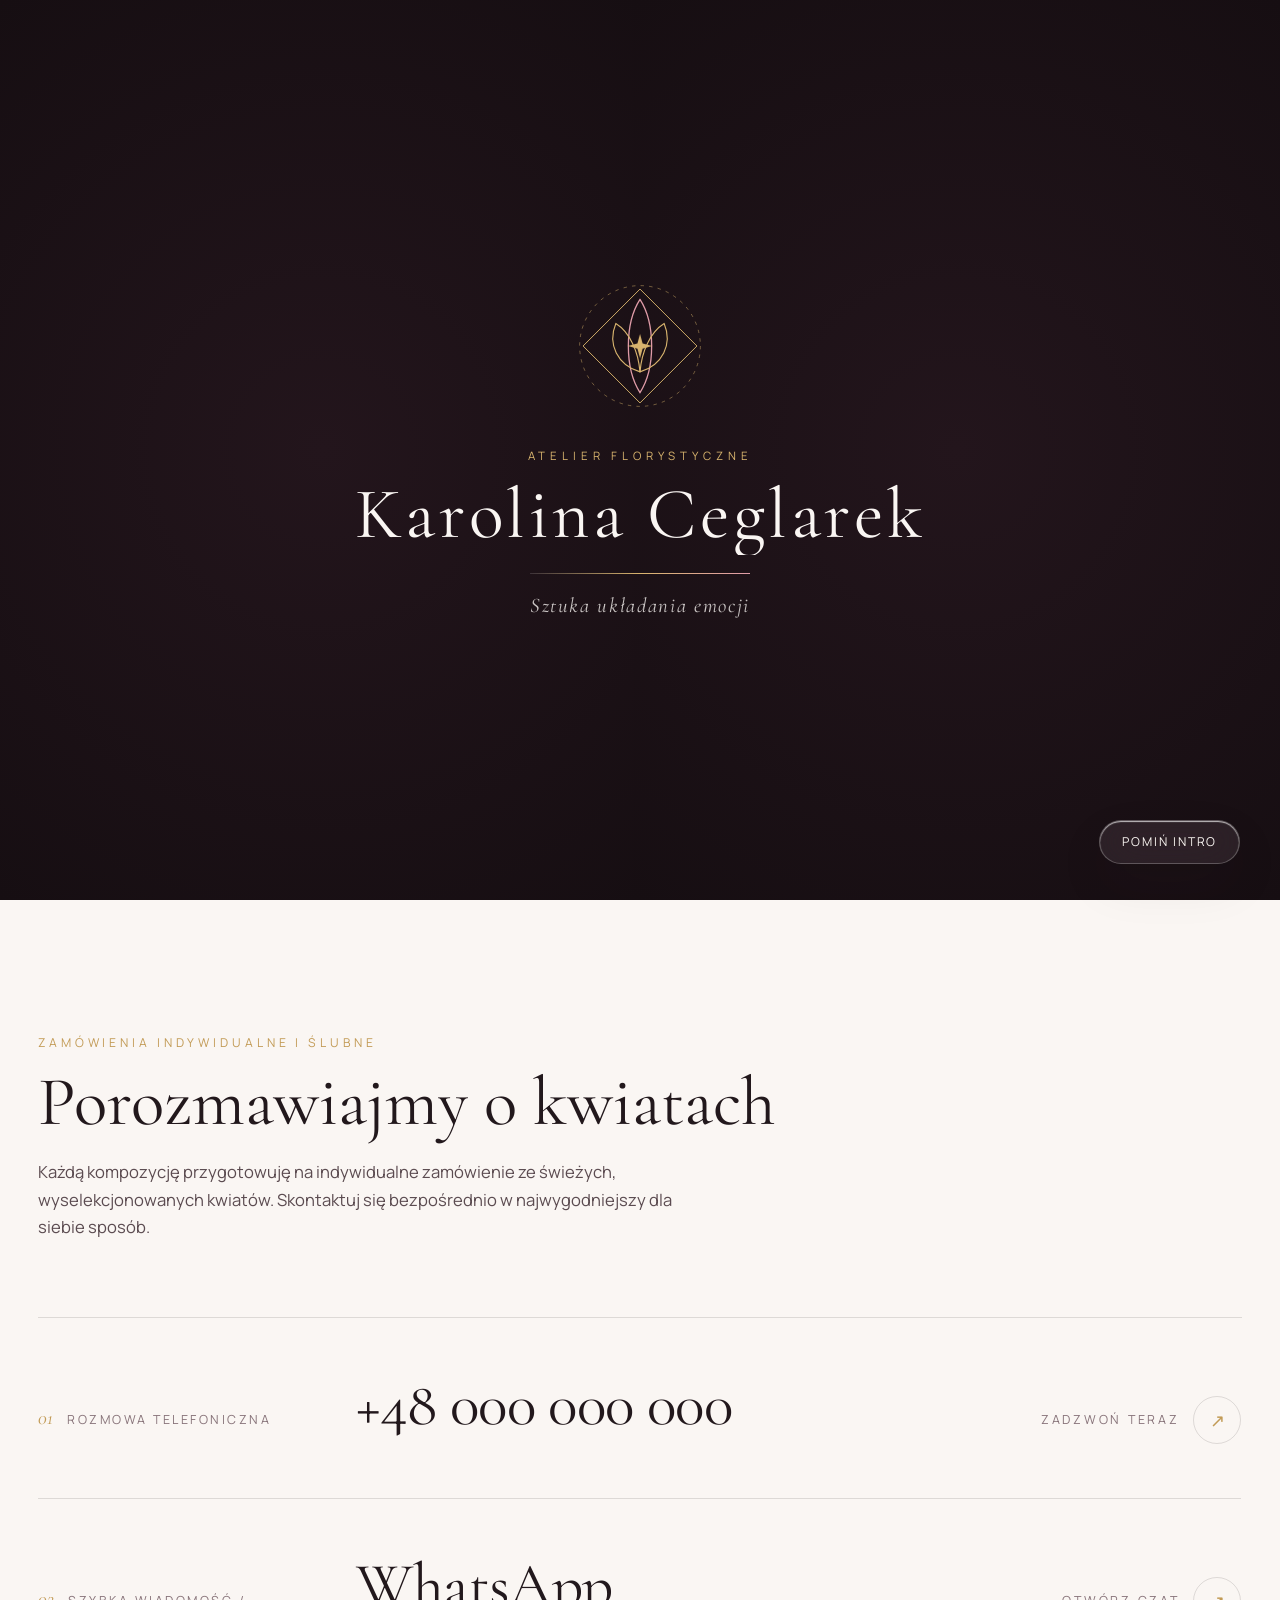
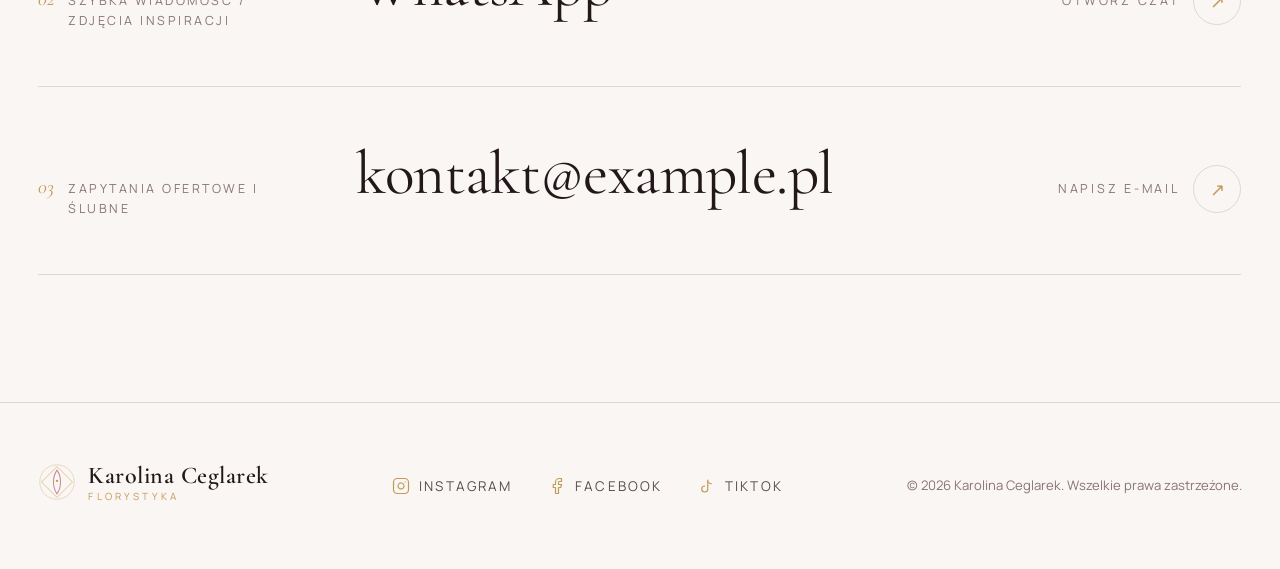
==== commit b85410d6: "Add files via upload" ====
--- a/index.html
+++ b/index.html
@@ -1,15 +1,347 @@
-<!doctype html>
-<html lang="pl">
-  <head>
-    <meta charset="UTF-8" />
-    <meta name="viewport" content="width=device-width, initial-scale=1.0, maximum-scale=5.0" />
-    <meta name="theme-color" content="#241c25" />
-    <meta name="description" content="Karolina Ceglarek — autorskie bukiety okolicznościowe na zamówienie, florystyka ślubna, flowerboxy oraz dekoracje przyjęć i uroczystości." />
-    <title>Karolina Ceglarek — Autorska Florystyka · Bukiety i Dekoracje na Zamówienie</title>
-    <link rel="stylesheet" href="style.css" />
-  </head>
-  <body>
-    <div id="root"></div>
-    <script src="app.js"></script>
-  </body>
-</html>
+<!DOCTYPE html>
+<html lang="pl" data-theme="light">
+<head>
+  <meta charset="UTF-8">
+  <meta name="viewport" content="width=device-width, initial-scale=1.0">
+  <title>Karolina Ceglarek – Florystyka | Autorskie Bukiety i Oprawa Ślubna</title>
+  <meta name="description" content="Karolina Ceglarek – autorska pracownia florystyczna. Tworzę unikalne bukiety okolicznościowe, nowoczesną florystykę ślubną oraz aranżacje kwiatowe klasy premium.">
+  
+  <!-- Open Graph -->
+  <meta property="og:type" content="website">
+  <meta property="og:locale" content="pl_PL">
+  <meta property="og:title" content="Karolina Ceglarek – Autorska Florystyka">
+  <meta property="og:description" content="Nowoczesne bukiety, florystyka ślubna i dekoracje okolicznościowe tworzone z pasją do naturalnego piękna.">
+  <meta property="og:image" content="https://images.unsplash.com/photo-1526047932273-341f2a7631f9?auto=format&fit=crop&w=1200&q=80">
+
+  <!-- Favicon SVG (spójny z nowym logo) -->
+  <link rel="icon" type="image/svg+xml" href="data:image/svg+xml,%3Csvg xmlns='http://www.w3.org/2000/svg' viewBox='0 0 64 64'%3E%3Crect width='64' height='64' rx='32' fill='%23181014'/%3E%3Ccircle cx='32' cy='32' r='26' fill='none' stroke='%23C8A464' stroke-width='1.2'/%3E%3Cpath d='M32 13C26 23 26 41 32 51C38 41 38 23 32 13Z' fill='none' stroke='%23D698A4' stroke-width='1.8'/%3E%3Cpath d='M20 32C27 26 37 26 44 32C37 38 27 38 20 32Z' fill='none' stroke='%23C8A464' stroke-width='1.5'/%3E%3C/svg%3E">
+
+  <!-- Google Fonts: Cormorant Garamond + Manrope -->
+  <link rel="preconnect" href="https://fonts.googleapis.com">
+  <link rel="preconnect" href="https://fonts.gstatic.com" crossorigin>
+  <link href="https://fonts.googleapis.com/css2?family=Cormorant+Garamond:ital,wght@0,400;0,500;0,600;1,400;1,600&family=Manrope:wght@300;400;500;600&display=swap" rel="stylesheet">
+
+  <link rel="stylesheet" href="css/style.css">
+</head>
+<body class="page-home">
+
+  <!-- Warstwa płynnego przejścia między podstronami -->
+  <div class="page-transition" id="pageTransition" aria-hidden="true"></div>
+
+  <!-- Subtelny kursor desktopowy -->
+  <div class="custom-cursor-dot" id="cursorDot" aria-hidden="true"></div>
+  <div class="custom-cursor-ring" id="cursorRing" aria-hidden="true"></div>
+
+  <!-- Tło ambientowe -->
+  <div class="ambient-bg" aria-hidden="true">
+    <div class="ambient-blob blob-1"></div>
+    <div class="ambient-blob blob-2"></div>
+    <div class="ambient-blob blob-3"></div>
+    <canvas id="petalsCanvas"></canvas>
+  </div>
+
+  <!-- 1. PROFESJONALNA ANIMACJA WEJŚCIA (ATELIER INTRO) -->
+  <div class="intro-overlay" id="introOverlay" role="dialog" aria-label="Animacja powitalna Karolina Ceglarek Florystyka">
+    <div class="intro-curtain intro-curtain-left"></div>
+    <div class="intro-curtain intro-curtain-right"></div>
+    
+    <div class="intro-center">
+      <!-- Autorskie Logo / Sygnet Botaniczny rysowany linią SVG -->
+      <div class="intro-crest-wrap">
+        <svg class="intro-crest-svg" viewBox="0 0 160 160" fill="none" xmlns="http://www.w3.org/2000/svg" aria-hidden="true">
+          <!-- Zewnętrzny pierścień -->
+          <circle class="crest-ring-outer" cx="80" cy="80" r="70" stroke="currentColor" stroke-width="1" stroke-dasharray="4 6" />
+          <!-- Wewnętrzna ramka rombowa -->
+          <path class="crest-diamond" d="M80 14 L146 80 L80 146 L14 80 Z" stroke="currentColor" stroke-width="1.1" />
+          <!-- Pionowy płatek centralny -->
+          <path class="crest-petal-main" d="M80 26 C62 54, 62 106, 80 134 C98 106, 98 54, 80 26 Z" stroke="currentColor" stroke-width="1.5" stroke-linecap="round" />
+          <!-- Boczne liście -->
+          <path class="crest-petal-side" d="M80 110 C54 102, 42 78, 52 54 C68 64, 78 86, 80 110 Z" stroke="currentColor" stroke-width="1.3" stroke-linecap="round" />
+          <path class="crest-petal-side" d="M80 110 C106 102, 118 78, 108 54 C92 64, 82 86, 80 110 Z" stroke="currentColor" stroke-width="1.3" stroke-linecap="round" />
+          <!-- Gwiazdka w sercu sygnetu -->
+          <path class="crest-star" d="M80 66 L83 77 L94 80 L83 83 L80 94 L77 83 L66 80 L77 77 Z" fill="currentColor" />
+        </svg>
+      </div>
+
+      <div class="intro-typography">
+        <span class="intro-eyebrow">Atelier Florystyczne</span>
+        <div class="intro-title-mask">
+          <span class="intro-title" id="introTitle">Karolina Ceglarek</span>
+        </div>
+        <div class="intro-progress-track" aria-hidden="true">
+          <span class="intro-progress-bar"></span>
+        </div>
+        <div class="intro-subtitle-mask">
+          <span class="intro-subtitle">Sztuka układania emocji</span>
+        </div>
+      </div>
+    </div>
+
+    <button type="button" class="intro-skip-btn glass-pill" id="introSkipBtn" aria-label="Pomiń animację wstępną">
+      Pomiń intro
+    </button>
+  </div>
+
+  <!-- NAWIGACJA PŁYWAJĄCA Z NOWYM LOGO -->
+  <header class="site-header" id="siteHeader">
+    <nav class="nav-container glass-panel" aria-label="Główna nawigacja">
+      <a href="index.html" class="nav-logo" aria-label="Karolina Ceglarek Florystyka – Strona główna">
+        <svg class="brand-mark-svg" viewBox="0 0 64 64" fill="none" xmlns="http://www.w3.org/2000/svg" aria-hidden="true">
+          <circle cx="32" cy="32" r="29" stroke="currentColor" stroke-width="1.2" opacity="0.45"/>
+          <path d="M32 6 L58 32 L32 58 L6 32 Z" stroke="currentColor" stroke-width="1.2" opacity="0.75"/>
+          <path d="M32 12 C24 24, 24 40, 32 52 C40 40, 40 24, 32 12 Z" stroke="var(--accent-rose)" stroke-width="1.7"/>
+          <path d="M32 44 C21 40, 16 30, 20 21 C27 25, 31 34, 32 44 Z" stroke="currentColor" stroke-width="1.4"/>
+          <path d="M32 44 C43 40, 48 30, 44 21 C37 25, 33 34, 32 44 Z" stroke="currentColor" stroke-width="1.4"/>
+          <circle cx="32" cy="30" r="2" fill="var(--accent-gold)"/>
+        </svg>
+        <div class="logo-text-group">
+          <span class="logo-name">Karolina Ceglarek</span>
+          <span class="logo-tag">florystyka</span>
+        </div>
+      </a>
+
+      <ul class="nav-links">
+        <li><a href="index.html" class="nav-link active" aria-current="page">Start</a></li>
+        <li><a href="portfolio.html" class="nav-link">Portfolio</a></li>
+        <li><a href="omnie.html" class="nav-link">O mnie</a></li>
+        <li><a href="#kontakt" class="nav-link js-scroll-trigger">Kontakt</a></li>
+      </ul>
+
+      <div class="nav-actions">
+        <button type="button" class="theme-toggle-btn" id="themeToggleBtn" aria-label="Przełącz motyw kolorystyczny" title="Zmień motyw">
+          <svg class="icon-sun" viewBox="0 0 24 24" fill="none" stroke="currentColor" stroke-width="1.7" stroke-linecap="round" stroke-linejoin="round" aria-hidden="true">
+            <circle cx="12" cy="12" r="5"></circle>
+            <line x1="12" y1="1" x2="12" y2="3"></line>
+            <line x1="12" y1="21" x2="12" y2="23"></line>
+            <line x1="4.22" y1="4.22" x2="5.64" y2="5.64"></line>
+            <line x1="18.36" y1="18.36" x2="19.78" y2="19.78"></line>
+            <line x1="1" y1="12" x2="3" y2="12"></line>
+            <line x1="21" y1="12" x2="23" y2="12"></line>
+            <line x1="4.22" y1="19.78" x2="5.64" y2="18.36"></line>
+            <line x1="18.36" y1="5.64" x2="19.78" y2="4.22"></line>
+          </svg>
+          <svg class="icon-moon" viewBox="0 0 24 24" fill="none" stroke="currentColor" stroke-width="1.7" stroke-linecap="round" stroke-linejoin="round" aria-hidden="true">
+            <path d="M21 12.79A9 9 0 1 1 11.21 3 7 7 0 0 0 21 12.79z"></path>
+          </svg>
+        </button>
+
+        <button type="button" class="burger-btn" id="burgerBtn" aria-label="Otwórz menu nawigacji" aria-expanded="false" aria-controls="mobileMenu">
+          <span class="burger-line"></span>
+          <span class="burger-line"></span>
+          <span class="burger-line"></span>
+        </button>
+      </div>
+    </nav>
+  </header>
+
+  <!-- PEŁNOEKRANOWE MENU MOBILNE -->
+  <div class="mobile-menu-overlay" id="mobileMenu" aria-hidden="true">
+    <div class="mobile-menu-backdrop" id="mobileMenuBackdrop"></div>
+    <div class="mobile-menu-panel glass-panel">
+      <span class="mobile-menu-eyebrow">Menu nawigacji</span>
+      <ul class="mobile-nav-list">
+        <li><a href="index.html" class="mobile-nav-link active">Start</a></li>
+        <li><a href="portfolio.html" class="mobile-nav-link">Moje portfolio</a></li>
+        <li><a href="omnie.html" class="mobile-nav-link">O mnie</a></li>
+        <li><a href="#kontakt" class="mobile-nav-link js-scroll-trigger">Zamów bukiet / Kontakt</a></li>
+      </ul>
+      <div class="mobile-menu-footer">
+        <p>Karolina Ceglarek — Florystyka</p>
+      </div>
+    </div>
+  </div>
+
+  <main>
+    <!-- 2. PODZIELONE HERO (100svh) -->
+    <section class="split-hero" aria-label="Wybór sekcji strony">
+      
+      <!-- LEWA POŁOWA: MOJE PORTFOLIO -->
+      <a href="portfolio.html" class="hero-half hero-half-left" aria-label="Przejdź do sekcji Moje portfolio">
+        <div class="hero-media-wrap">
+          <!-- ZDJĘCIE TŁA LEWEJ POŁOWY DO PODMIANY -->
+          <img 
+            src="https://images.unsplash.com/photo-1526047932273-341f2a7631f9?auto=format&fit=crop&w=1500&q=85" 
+            width="1500" 
+            height="1800" 
+            alt="Kompozycja kwiatowa w odcieniach pudrowego różu i bieli" 
+            class="hero-bg-img parallax-img"
+            fetchpriority="high"
+          >
+          <div class="hero-gradient-overlay"></div>
+        </div>
+
+        <div class="hero-content hero-stagger-item">
+          <span class="hero-eyebrow">01 — Kolekcja prac</span>
+          <h1 class="hero-title">Moje portfolio</h1>
+          <span class="hero-cta-inline">
+            <span>Odkryj realizacje</span>
+            <svg class="hero-arrow" viewBox="0 0 24 24" fill="none" stroke="currentColor" stroke-width="1.8" stroke-linecap="round" stroke-linejoin="round" aria-hidden="true">
+              <line x1="5" y1="12" x2="19" y2="12"></line>
+              <polyline points="12 5 19 12 12 19"></polyline>
+            </svg>
+          </span>
+        </div>
+      </a>
+
+      <!-- CENTRALNY SZKLISTY PRZYCISK "ZAMÓW BUKIET" -->
+      <div class="hero-center-cta-wrapper">
+        <a href="#kontakt" class="hero-center-btn glass-glossy-btn magnetic-btn js-scroll-trigger" aria-label="Przewiń do sekcji Zamów bukiet">
+          <span class="btn-glow-aura" aria-hidden="true"></span>
+          <span class="btn-sheen" aria-hidden="true"></span>
+          <span class="btn-icon-flower" aria-hidden="true">✦</span>
+          <span class="btn-text">Zamów bukiet</span>
+          <svg class="btn-chevron" viewBox="0 0 24 24" fill="none" stroke="currentColor" stroke-width="1.8" stroke-linecap="round" stroke-linejoin="round" aria-hidden="true">
+            <polyline points="6 9 12 15 18 9"></polyline>
+          </svg>
+        </a>
+      </div>
+
+      <!-- PRAWA POŁOWA: O MNIE (prowadzi do omnie.html) -->
+      <a href="omnie.html" class="hero-half hero-half-right" aria-label="Przejdź do sekcji O mnie">
+        <div class="hero-media-wrap">
+          <!-- ZDJĘCIE TŁA PRAWEJ POŁOWY DO PODMIANY -->
+          <img 
+            src="https://images.unsplash.com/photo-1561181286-d3fee7d55364?auto=format&fit=crop&w=1500&q=85" 
+            width="1500" 
+            height="1800" 
+            alt="Subtelny bukiet ślubny w dłoniach florystki" 
+            class="hero-bg-img parallax-img"
+            fetchpriority="high"
+          >
+          <div class="hero-gradient-overlay"></div>
+        </div>
+
+        <div class="hero-content hero-stagger-item">
+          <span class="hero-eyebrow">02 — Autorska wizja</span>
+          <h2 class="hero-title">O mnie</h2>
+          <span class="hero-cta-inline">
+            <span>Poznaj moją historię</span>
+            <svg class="hero-arrow" viewBox="0 0 24 24" fill="none" stroke="currentColor" stroke-width="1.8" stroke-linecap="round" stroke-linejoin="round" aria-hidden="true">
+              <line x1="5" y1="12" x2="19" y2="12"></line>
+              <polyline points="12 5 19 12 12 19"></polyline>
+            </svg>
+          </span>
+        </div>
+      </a>
+
+    </section>
+
+    <!-- 3. SEKCJA KONTAKTOWA BEZ KONTENERÓW (MONUMENTALNA TYPOGRAFIA) -->
+    <section id="kontakt" class="contact-editorial-section section-padding">
+      <div class="container">
+        <div class="editorial-contact-header reveal">
+          <span class="section-eyebrow">Zamówienia indywidualne i ślubne</span>
+          <h2 class="editorial-big-heading">Porozmawiajmy o kwiatach</h2>
+          <p class="section-lead">
+            Każdą kompozycję przygotowuję na indywidualne zamówienie ze świeżych, wyselekcjonowanych kwiatów. 
+            Skontaktuj się bezpośrednio w najwygodniejszy dla siebie sposób.
+          </p>
+        </div>
+
+        <!-- Wielkie wiersze typograficzne zamiast boksów -->
+        <div class="editorial-contact-list">
+          
+          <!-- 1. TELEFON -->
+          <a href="tel:+48000000000" data-contact-type="telefon" class="editorial-contact-row reveal">
+            <div class="contact-row-meta">
+              <span class="contact-row-index">01</span>
+              <span class="contact-row-label">Rozmowa telefoniczna</span>
+            </div>
+            <div class="contact-row-main">
+              <span class="contact-row-giant" data-contact-label="telefon">+48 000 000 000</span>
+            </div>
+            <div class="contact-row-action">
+              <span class="action-hint">Zadzwoń teraz</span>
+              <span class="action-circle" aria-hidden="true">↗</span>
+            </div>
+            <span class="row-animated-line" aria-hidden="true"></span>
+          </a>
+
+          <!-- 2. WHATSAPP -->
+          <a href="https://wa.me/48000000000" target="_blank" rel="noopener noreferrer" data-contact-type="whatsapp" class="editorial-contact-row reveal">
+            <div class="contact-row-meta">
+              <span class="contact-row-index">02</span>
+              <span class="contact-row-label">Szybka wiadomość / Zdjęcia inspiracji</span>
+            </div>
+            <div class="contact-row-main">
+              <span class="contact-row-giant">WhatsApp</span>
+            </div>
+            <div class="contact-row-action">
+              <span class="action-hint">Otwórz czat</span>
+              <span class="action-circle" aria-hidden="true">↗</span>
+            </div>
+            <span class="row-animated-line" aria-hidden="true"></span>
+          </a>
+
+          <!-- 3. E-MAIL -->
+          <a href="mailto:kontakt@example.pl" data-contact-type="email" class="editorial-contact-row reveal">
+            <div class="contact-row-meta">
+              <span class="contact-row-index">03</span>
+              <span class="contact-row-label">Zapytania ofertowe i ślubne</span>
+            </div>
+            <div class="contact-row-main">
+              <span class="contact-row-giant" data-contact-label="email">kontakt@example.pl</span>
+            </div>
+            <div class="contact-row-action">
+              <span class="action-hint">Napisz e-mail</span>
+              <span class="action-circle" aria-hidden="true">↗</span>
+            </div>
+            <span class="row-animated-line" aria-hidden="true"></span>
+          </a>
+
+        </div>
+      </div>
+    </section>
+  </main>
+
+  <!-- STOPKA Z SOCIAL MEDIAMI -->
+  <footer class="site-footer">
+    <div class="container footer-editorial">
+      <div class="footer-brand-col">
+        <a href="index.html" class="nav-logo footer-logo">
+          <svg class="brand-mark-svg" viewBox="0 0 64 64" fill="none" xmlns="http://www.w3.org/2000/svg" aria-hidden="true">
+            <circle cx="32" cy="32" r="29" stroke="currentColor" stroke-width="1.2" opacity="0.45"/>
+            <path d="M32 6 L58 32 L32 58 L6 32 Z" stroke="currentColor" stroke-width="1.2" opacity="0.75"/>
+            <path d="M32 12 C24 24, 24 40, 32 52 C40 40, 40 24, 32 12 Z" stroke="var(--accent-rose)" stroke-width="1.7"/>
+            <circle cx="32" cy="30" r="2" fill="var(--accent-gold)"/>
+          </svg>
+          <div class="logo-text-group">
+            <span class="logo-name">Karolina Ceglarek</span>
+            <span class="logo-tag">florystyka</span>
+          </div>
+        </a>
+      </div>
+
+      <!-- Social Media w stopce -->
+      <div class="footer-socials" aria-label="Media społecznościowe">
+        <a href="#" target="_blank" rel="noopener noreferrer" data-contact-type="instagram" class="footer-social-link">
+          <svg viewBox="0 0 24 24" fill="none" stroke="currentColor" stroke-width="1.6" stroke-linecap="round" stroke-linejoin="round" aria-hidden="true">
+            <rect x="2" y="2" width="20" height="20" rx="5" ry="5"></rect>
+            <path d="M16 11.37A4 4 0 1 1 12.63 8 4 4 0 0 1 16 11.37z"></path>
+            <line x1="17.5" y1="6.5" x2="17.51" y2="6.5"></line>
+          </svg>
+          <span>Instagram</span>
+        </a>
+
+        <a href="#" target="_blank" rel="noopener noreferrer" data-contact-type="facebook" class="footer-social-link">
+          <svg viewBox="0 0 24 24" fill="none" stroke="currentColor" stroke-width="1.6" stroke-linecap="round" stroke-linejoin="round" aria-hidden="true">
+            <path d="M18 2h-3a5 5 0 0 0-5 5v3H7v4h3v8h4v-8h3l1-4h-4V7a1 1 0 0 1 1-1h3z"></path>
+          </svg>
+          <span>Facebook</span>
+        </a>
+
+        <a href="#" target="_blank" rel="noopener noreferrer" data-contact-type="tiktok" class="footer-social-link">
+          <svg viewBox="0 0 24 24" fill="none" stroke="currentColor" stroke-width="1.6" stroke-linecap="round" stroke-linejoin="round" aria-hidden="true">
+            <path d="M9 12a4 4 0 1 0 4 4V4a5 5 0 0 0 5 5"></path>
+          </svg>
+          <span>TikTok</span>
+        </a>
+      </div>
+
+      <p class="footer-copy">&copy; <span id="currentYear">2026</span> Karolina Ceglarek. Wszelkie prawa zastrzeżone.</p>
+    </div>
+  </footer>
+
+  <script src="js/main.js" defer></script>
+</body>
+</html>
--- a/css/style.css
+++ b/css/style.css
@@ -0,0 +1,1798 @@
+/* ==========================================================================
+   KAROLINA CEGLAREK – FLORYSTYKA | ARKUSZ STYLÓW ATELIER LUXURY
+   ========================================================================== */
+
+/* 1. ZMIENNE CSS I DWA MOTYWY KOLORYSTYCZNE
+   ========================================================================== */
+:root,
+[data-theme="light"] {
+  --bg-primary: #FAF6F3;
+  --bg-secondary: #F3EAE6;
+  --text-primary: #22181C;
+  --text-secondary: #5B4B50;
+  --text-muted: #88747A;
+
+  --accent-rose: #C88895;
+  --accent-sage: #698071;
+  --accent-gold: #C29B56;
+
+  --line-subtle: rgba(34, 24, 28, 0.13);
+  --line-strong: rgba(194, 155, 86, 0.75);
+
+  --glass-bg: rgba(255, 250, 248, 0.62);
+  --glass-bg-strong: rgba(255, 250, 248, 0.84);
+  --glass-fallback-bg: rgba(250, 246, 243, 0.96);
+  --glass-border: rgba(255, 255, 255, 0.76);
+  --glass-border-hover: rgba(194, 155, 86, 0.65);
+  --glass-inner-glow: rgba(255, 255, 255, 0.7);
+  --glass-shadow: 0 20px 50px rgba(45, 26, 32, 0.08), 0 4px 14px rgba(45, 26, 32, 0.04);
+
+  --blob-1: rgba(224, 177, 187, 0.42);
+  --blob-2: rgba(164, 188, 173, 0.32);
+  --blob-3: rgba(225, 198, 153, 0.30);
+
+  --intro-bg: #160E12;
+  --intro-text: #FAF6F3;
+  --petal-color: rgba(200, 136, 149, 0.25);
+
+  --font-serif: 'Cormorant Garamond', Georgia, serif;
+  --font-sans: 'Manrope', -apple-system, BlinkMacSystemFont, sans-serif;
+
+  --radius-sm: 14px;
+  --radius-md: 24px;
+  --radius-lg: 34px;
+  --radius-pill: 999px;
+
+  --ease-out-expo: cubic-bezier(0.16, 1, 0.3, 1);
+  --ease-in-out: cubic-bezier(0.65, 0, 0.35, 1);
+}
+
+[data-theme="dark"] {
+  --bg-primary: #130B0F;
+  --bg-secondary: #1B1016;
+  --text-primary: #F7EFF1;
+  --text-secondary: #CFBDC3;
+  --text-muted: #968087;
+
+  --accent-rose: #D696A3;
+  --accent-sage: #859E8E;
+  --accent-gold: #D8B46E;
+
+  --line-subtle: rgba(247, 239, 241, 0.14);
+  --line-strong: rgba(216, 180, 110, 0.85);
+
+  --glass-bg: rgba(31, 18, 25, 0.62);
+  --glass-bg-strong: rgba(26, 14, 20, 0.84);
+  --glass-fallback-bg: rgba(24, 13, 19, 0.96);
+  --glass-border: rgba(255, 235, 240, 0.15);
+  --glass-border-hover: rgba(216, 180, 110, 0.58);
+  --glass-inner-glow: rgba(255, 235, 240, 0.10);
+  --glass-shadow: 0 22px 55px rgba(0, 0, 0, 0.5), 0 4px 16px rgba(0, 0, 0, 0.35);
+
+  --blob-1: rgba(98, 32, 54, 0.40);
+  --blob-2: rgba(45, 26, 38, 0.52);
+  --blob-3: rgba(140, 102, 48, 0.18);
+
+  --intro-bg: #10090D;
+  --intro-text: #FAF6F3;
+  --petal-color: rgba(214, 150, 163, 0.20);
+}
+
+/* 2. RESET I BAZA
+   ========================================================================== */
+*,
+*::before,
+*::after {
+  box-sizing: border-box;
+  margin: 0;
+  padding: 0;
+}
+
+html {
+  font-size: 16px;
+  -webkit-text-size-adjust: 100%;
+}
+
+body {
+  font-family: var(--font-sans);
+  background-color: var(--bg-primary);
+  color: var(--text-primary);
+  line-height: 1.65;
+  overflow-x: hidden;
+  transition: background-color 0.55s var(--ease-out-expo), color 0.55s var(--ease-out-expo);
+  min-height: 100svh;
+  position: relative;
+}
+
+img {
+  max-width: 100%;
+  height: auto;
+  display: block;
+}
+
+a {
+  color: inherit;
+  text-decoration: none;
+}
+
+button {
+  font: inherit;
+  color: inherit;
+  background: none;
+  border: none;
+  cursor: pointer;
+}
+
+ul {
+  list-style: none;
+}
+
+:focus-visible {
+  outline: 2px solid var(--accent-gold);
+  outline-offset: 4px;
+  border-radius: 6px;
+}
+
+.container {
+  width: min(1280px, 100% - clamp(2rem, 6vw, 5.5rem));
+  margin-inline: auto;
+}
+
+.section-padding {
+  padding-block: clamp(5rem, 10vw, 8.5rem);
+}
+
+/* 3. TŁO AMBIENTOWE I PRZEJŚCIA PODSTRON
+   ========================================================================== */
+.ambient-bg {
+  position: fixed;
+  inset: 0;
+  z-index: -1;
+  pointer-events: none;
+  overflow: hidden;
+}
+
+.ambient-blob {
+  position: absolute;
+  border-radius: 50%;
+  filter: blur(95px);
+  opacity: 0.85;
+  will-change: transform;
+  animation: floatBlob 24s var(--ease-in-out) infinite alternate;
+}
+
+.blob-1 {
+  width: clamp(320px, 45vw, 620px);
+  height: clamp(320px, 45vw, 620px);
+  background: var(--blob-1);
+  top: -10%;
+  left: -8%;
+}
+
+.blob-2 {
+  width: clamp(280px, 40vw, 560px);
+  height: clamp(280px, 40vw, 560px);
+  background: var(--blob-2);
+  bottom: -12%;
+  right: -6%;
+  animation-duration: 28s;
+  animation-direction: alternate-reverse;
+}
+
+.blob-3 {
+  width: clamp(240px, 32vw, 460px);
+  height: clamp(240px, 32vw, 460px);
+  background: var(--blob-3);
+  top: 38%;
+  left: 42%;
+  animation-duration: 20s;
+}
+
+@keyframes floatBlob {
+  0% { transform: translate3d(0, 0, 0) scale(1); }
+  50% { transform: translate3d(40px, -30px, 0) scale(1.07); }
+  100% { transform: translate3d(-30px, 35px, 0) scale(0.95); }
+}
+
+#petalsCanvas {
+  position: absolute;
+  inset: 0;
+  width: 100%;
+  height: 100%;
+}
+
+.page-transition {
+  position: fixed;
+  inset: 0;
+  z-index: 900;
+  background-color: var(--bg-primary);
+  pointer-events: none;
+  opacity: 0;
+  transition: opacity 0.42s var(--ease-out-expo);
+}
+
+.page-transition.is-active {
+  opacity: 1;
+  pointer-events: all;
+}
+
+/* 4. POWIERZCHNIE SZKLISTE (NAWIGACJA, PRZYCISKI, LIGHTBOX)
+   ========================================================================== */
+.glass-panel,
+.glass-pill {
+  background: var(--glass-fallback-bg);
+  border: 1px solid var(--glass-border);
+  box-shadow: var(--glass-shadow), inset 0 1px 1px var(--glass-inner-glow);
+  position: relative;
+  transition: transform 0.45s var(--ease-out-expo),
+              border-color 0.45s var(--ease-out-expo),
+              box-shadow 0.45s var(--ease-out-expo),
+              background-color 0.45s var(--ease-out-expo);
+}
+
+@supports ((-webkit-backdrop-filter: blur(1px)) or (backdrop-filter: blur(1px))) {
+  .glass-panel,
+  .glass-pill {
+    background: var(--glass-bg);
+    -webkit-backdrop-filter: blur(22px) saturate(170%);
+    backdrop-filter: blur(22px) saturate(170%);
+  }
+}
+
+/* 5. PROFESJONALNA ANIMACJA WEJŚCIA (ATELIER INTRO)
+   ========================================================================== */
+.intro-overlay {
+  position: fixed;
+  inset: 0;
+  z-index: 1000;
+  display: flex;
+  align-items: center;
+  justify-content: center;
+  color: var(--intro-text);
+  pointer-events: all;
+}
+
+.intro-overlay.is-hidden {
+  display: none;
+  pointer-events: none;
+}
+
+.intro-curtain {
+  position: absolute;
+  top: 0;
+  bottom: 0;
+  width: 50.5%;
+  background: radial-gradient(circle at center, #23151C 0%, var(--intro-bg) 100%);
+  transition: transform 1.25s cubic-bezier(0.77, 0, 0.175, 1);
+  will-change: transform;
+}
+
+.intro-curtain-left {
+  left: 0;
+  border-right: 1px solid rgba(216, 180, 110, 0.2);
+}
+
+.intro-curtain-right {
+  right: 0;
+}
+
+.intro-overlay.is-splitting .intro-curtain-left {
+  transform: translate3d(-101%, 0, 0);
+}
+
+.intro-overlay.is-splitting .intro-curtain-right {
+  transform: translate3d(101%, 0, 0);
+}
+
+.intro-center {
+  position: relative;
+  z-index: 2;
+  display: flex;
+  flex-direction: column;
+  align-items: center;
+  text-align: center;
+  padding: 2rem;
+  transition: opacity 0.55s ease, transform 0.65s var(--ease-out-expo);
+}
+
+.intro-overlay.is-splitting .intro-center,
+.intro-overlay.is-splitting .intro-skip-btn {
+  opacity: 0;
+  transform: scale(0.94) translateY(-10px);
+  pointer-events: none;
+}
+
+.intro-crest-wrap {
+  margin-bottom: 1.5rem;
+}
+
+.intro-crest-svg {
+  width: clamp(105px, 15vw, 138px);
+  height: auto;
+  color: #D8B46E;
+}
+
+.crest-ring-outer {
+  transform-origin: center;
+  opacity: 0;
+  transition: opacity 0.8s ease;
+}
+
+.intro-overlay.is-playing .crest-ring-outer {
+  opacity: 0.55;
+  animation: slowSpin 26s linear infinite;
+}
+
+@keyframes slowSpin {
+  to { transform: rotate(360deg); }
+}
+
+.crest-diamond,
+.crest-petal-main,
+.crest-petal-side {
+  stroke-dasharray: 420;
+  stroke-dashoffset: 420;
+}
+
+.crest-star {
+  opacity: 0;
+  transform-origin: center;
+  transform: scale(0.2);
+}
+
+.intro-overlay.is-playing .crest-diamond {
+  animation: drawSvgLine 1.4s var(--ease-out-expo) 0.1s forwards;
+}
+
+.intro-overlay.is-playing .crest-petal-main {
+  stroke: #E09CA8;
+  animation: drawSvgLine 1.35s var(--ease-out-expo) 0.45s forwards;
+}
+
+.intro-overlay.is-playing .crest-petal-side {
+  animation: drawSvgLine 1.3s var(--ease-out-expo) 0.75s forwards;
+}
+
+.intro-overlay.is-playing .crest-star {
+  animation: starBloom 0.8s var(--ease-out-expo) 1.25s forwards;
+}
+
+@keyframes drawSvgLine {
+  to { stroke-dashoffset: 0; }
+}
+
+@keyframes starBloom {
+  to {
+    opacity: 1;
+    transform: scale(1);
+  }
+}
+
+.intro-eyebrow {
+  display: block;
+  font-size: 0.72rem;
+  text-transform: uppercase;
+  letter-spacing: 0.42em;
+  color: #D8B46E;
+  margin-bottom: 0.55rem;
+  opacity: 0;
+  transform: translateY(10px);
+}
+
+.intro-overlay.is-playing .intro-eyebrow {
+  animation: revealChar 0.8s var(--ease-out-expo) 0.35s forwards;
+}
+
+.intro-title-mask,
+.intro-subtitle-mask {
+  overflow: hidden;
+}
+
+.intro-title {
+  display: inline-block;
+  font-family: var(--font-serif);
+  font-size: clamp(2.35rem, 5.8vw, 4.5rem);
+  font-weight: 400;
+  letter-spacing: 0.05em;
+  line-height: 1.12;
+  color: #FAF6F3;
+}
+
+.intro-char {
+  display: inline-block;
+  opacity: 0;
+  transform: translate3d(0, 105%, 0);
+  animation: revealChar 0.75s var(--ease-out-expo) forwards;
+}
+
+@keyframes revealChar {
+  to {
+    opacity: 1;
+    transform: translate3d(0, 0, 0);
+  }
+}
+
+.intro-progress-track {
+  width: clamp(140px, 24vw, 220px);
+  height: 1px;
+  background: rgba(255, 255, 255, 0.14);
+  margin: 1.15rem auto 0.9rem;
+  overflow: hidden;
+  position: relative;
+}
+
+.intro-progress-bar {
+  display: block;
+  width: 100%;
+  height: 100%;
+  background: linear-gradient(90deg, transparent, #D8B46E, #E09CA8);
+  transform: scaleX(0);
+  transform-origin: left;
+}
+
+.intro-overlay.is-playing .intro-progress-bar {
+  animation: fillProgress 2.4s cubic-bezier(0.22, 1, 0.36, 1) 0.25s forwards;
+}
+
+@keyframes fillProgress {
+  to { transform: scaleX(1); }
+}
+
+.intro-subtitle {
+  display: inline-block;
+  font-family: var(--font-serif);
+  font-style: italic;
+  font-size: clamp(1rem, 1.8vw, 1.3rem);
+  letter-spacing: 0.08em;
+  color: rgba(250, 246, 243, 0.78);
+  opacity: 0;
+  transform: translate3d(0, 14px, 0);
+}
+
+.intro-overlay.is-playing .intro-subtitle {
+  animation: revealChar 0.85s var(--ease-out-expo) 1.2s forwards;
+}
+
+.intro-skip-btn {
+  position: absolute;
+  bottom: clamp(1.5rem, 4vh, 2.5rem);
+  right: clamp(1.5rem, 4vw, 2.5rem);
+  z-index: 3;
+  padding: 0.65rem 1.35rem;
+  border-radius: var(--radius-pill);
+  font-size: 0.76rem;
+  letter-spacing: 0.16em;
+  text-transform: uppercase;
+  min-height: 44px;
+  color: #FAF6F3;
+  background: rgba(255, 255, 255, 0.08);
+  border: 1px solid rgba(255, 255, 255, 0.24);
+}
+
+.intro-skip-btn:hover {
+  border-color: #D8B46E;
+  transform: translateY(-2px);
+}
+
+/* 6. NAWIGACJA PŁYWAJĄCA Z NOWYM LOGO SYGNETOWYM
+   ========================================================================== */
+.site-header {
+  position: fixed;
+  top: clamp(0.75rem, 2vh, 1.35rem);
+  left: 0;
+  right: 0;
+  z-index: 500;
+  padding-inline: clamp(1rem, 4vw, 2.5rem);
+  transition: transform 0.45s var(--ease-out-expo), top 0.35s var(--ease-out-expo);
+  pointer-events: none;
+}
+
+.site-header.is-hidden {
+  transform: translate3d(0, -140%, 0);
+}
+
+.nav-container {
+  pointer-events: all;
+  max-width: 1200px;
+  margin-inline: auto;
+  padding: 0.6rem 1.4rem;
+  border-radius: var(--radius-pill);
+  display: flex;
+  align-items: center;
+  justify-content: space-between;
+  gap: 1.5rem;
+}
+
+.site-header.is-scrolled .nav-container {
+  padding: 0.48rem 1.25rem;
+  background: var(--glass-bg-strong);
+}
+
+/* Nowe Logo z sygnetem SVG */
+.nav-logo {
+  display: inline-flex;
+  align-items: center;
+  gap: 0.75rem;
+}
+
+.brand-mark-svg {
+  width: 38px;
+  height: 38px;
+  color: var(--accent-gold);
+  flex-shrink: 0;
+  transition: transform 0.55s var(--ease-out-expo);
+}
+
+.nav-logo:hover .brand-mark-svg {
+  transform: rotate(12deg) scale(1.06);
+}
+
+.logo-text-group {
+  display: flex;
+  flex-direction: column;
+  line-height: 1.04;
+}
+
+.logo-name {
+  font-family: var(--font-serif);
+  font-size: clamp(1.22rem, 1.9vw, 1.5rem);
+  font-weight: 600;
+  letter-spacing: 0.02em;
+}
+
+.logo-tag {
+  font-size: 0.62rem;
+  text-transform: uppercase;
+  letter-spacing: 0.32em;
+  color: var(--accent-gold);
+  margin-top: 2px;
+}
+
+.nav-links {
+  display: flex;
+  align-items: center;
+  gap: clamp(1.35rem, 2.6vw, 2.4rem);
+}
+
+.nav-link {
+  font-size: 0.88rem;
+  font-weight: 500;
+  letter-spacing: 0.06em;
+  text-transform: uppercase;
+  position: relative;
+  padding-block: 0.35rem;
+  transition: color 0.3s ease;
+}
+
+.nav-link::after {
+  content: "";
+  position: absolute;
+  left: 0;
+  bottom: 0;
+  width: 100%;
+  height: 1.5px;
+  background: var(--accent-gold);
+  transform: scaleX(0);
+  transform-origin: right;
+  transition: transform 0.38s var(--ease-out-expo);
+}
+
+.nav-link:hover::after,
+.nav-link.active::after {
+  transform: scaleX(1);
+  transform-origin: left;
+}
+
+.nav-actions {
+  display: flex;
+  align-items: center;
+  gap: 0.55rem;
+}
+
+.theme-toggle-btn,
+.burger-btn {
+  width: 44px;
+  height: 44px;
+  border-radius: 50%;
+  display: inline-flex;
+  align-items: center;
+  justify-content: center;
+  border: 1px solid var(--glass-border);
+  background: rgba(255, 255, 255, 0.12);
+  transition: transform 0.3s var(--ease-out-expo), border-color 0.3s ease;
+}
+
+.theme-toggle-btn:hover,
+.burger-btn:hover {
+  border-color: var(--glass-border-hover);
+  transform: scale(1.05);
+}
+
+.theme-toggle-btn svg {
+  width: 19px;
+  height: 19px;
+}
+
+[data-theme="light"] .icon-moon { display: block; }
+[data-theme="light"] .icon-sun { display: none; }
+[data-theme="dark"] .icon-sun { display: block; color: var(--accent-gold); }
+[data-theme="dark"] .icon-moon { display: none; }
+
+.burger-btn {
+  display: none;
+  flex-direction: column;
+  gap: 5px;
+}
+
+.burger-line {
+  width: 18px;
+  height: 1.6px;
+  background-color: var(--text-primary);
+  border-radius: 2px;
+  transition: transform 0.38s var(--ease-out-expo), opacity 0.25s ease;
+}
+
+.burger-btn.is-active .burger-line:nth-child(1) { transform: translateY(6.6px) rotate(45deg); }
+.burger-btn.is-active .burger-line:nth-child(2) { opacity: 0; }
+.burger-btn.is-active .burger-line:nth-child(3) { transform: translateY(-6.6px) rotate(-45deg); }
+
+/* Menu mobilne */
+.mobile-menu-overlay {
+  position: fixed;
+  inset: 0;
+  z-index: 450;
+  pointer-events: none;
+  opacity: 0;
+  transition: opacity 0.4s var(--ease-out-expo);
+  display: flex;
+  align-items: center;
+  justify-content: center;
+  padding: 1.25rem;
+}
+
+.mobile-menu-overlay.is-open {
+  opacity: 1;
+  pointer-events: all;
+}
+
+.mobile-menu-backdrop {
+  position: absolute;
+  inset: 0;
+  background: rgba(15, 8, 12, 0.5);
+  -webkit-backdrop-filter: blur(8px);
+  backdrop-filter: blur(8px);
+}
+
+.mobile-menu-panel {
+  position: relative;
+  z-index: 2;
+  width: min(460px, 100%);
+  padding: clamp(2.5rem, 6vh, 3.5rem) 2rem;
+  border-radius: var(--radius-lg);
+  text-align: center;
+  transform: translate3d(0, 24px, 0) scale(0.96);
+  transition: transform 0.45s var(--ease-out-expo);
+}
+
+.mobile-menu-overlay.is-open .mobile-menu-panel {
+  transform: translate3d(0, 0, 0) scale(1);
+}
+
+.mobile-menu-eyebrow {
+  display: block;
+  font-size: 0.75rem;
+  text-transform: uppercase;
+  letter-spacing: 0.28em;
+  color: var(--accent-gold);
+  margin-bottom: 1.5rem;
+}
+
+.mobile-nav-list {
+  display: flex;
+  flex-direction: column;
+  gap: 1.1rem;
+}
+
+.mobile-nav-link {
+  display: inline-block;
+  font-family: var(--font-serif);
+  font-size: clamp(1.85rem, 6vw, 2.4rem);
+  font-weight: 500;
+  padding: 0.35rem 1rem;
+  opacity: 0;
+  transform: translate3d(0, 18px, 0);
+  transition: opacity 0.4s var(--ease-out-expo),
+              transform 0.4s var(--ease-out-expo),
+              color 0.3s ease;
+}
+
+.mobile-menu-overlay.is-open .mobile-nav-link {
+  opacity: 1;
+  transform: translate3d(0, 0, 0);
+}
+
+.mobile-menu-overlay.is-open .mobile-nav-list li:nth-child(1) .mobile-nav-link { transition-delay: 0.08s; }
+.mobile-menu-overlay.is-open .mobile-nav-list li:nth-child(2) .mobile-nav-link { transition-delay: 0.14s; }
+.mobile-menu-overlay.is-open .mobile-nav-list li:nth-child(3) .mobile-nav-link { transition-delay: 0.20s; }
+.mobile-menu-overlay.is-open .mobile-nav-list li:nth-child(4) .mobile-nav-link { transition-delay: 0.26s; }
+
+.mobile-nav-link:hover,
+.mobile-nav-link.active {
+  color: var(--accent-gold);
+}
+
+.mobile-menu-footer {
+  margin-top: 2.25rem;
+  padding-top: 1.25rem;
+  border-top: 1px solid var(--line-subtle);
+  font-size: 0.8rem;
+  color: var(--text-muted);
+}
+
+/* 7. PODZIELONE HERO (100svh) Z PŁYNNYM WEJŚCIEM PO INTRO
+   ========================================================================== */
+.split-hero {
+  position: relative;
+  width: 100%;
+  height: 100svh;
+  min-height: 580px;
+  display: flex;
+  flex-direction: row;
+  overflow: hidden;
+}
+
+.hero-half {
+  position: relative;
+  flex: 1 1 50%;
+  height: 100%;
+  display: flex;
+  align-items: flex-end;
+  justify-content: center;
+  padding: clamp(2rem, 5vw, 4.5rem);
+  padding-bottom: clamp(3.5rem, 8vh, 5.5rem);
+  overflow: hidden;
+  transition: flex 0.8s var(--ease-out-expo);
+}
+
+.hero-half-left {
+  border-right: 1px solid rgba(255, 255, 255, 0.22);
+}
+
+@media (hover: hover) and (min-width: 901px) {
+  .split-hero:hover .hero-half {
+    flex: 1 1 45%;
+  }
+  .split-hero .hero-half:hover {
+    flex: 1 1 55%;
+  }
+}
+
+.hero-media-wrap {
+  position: absolute;
+  inset: 0;
+  z-index: 1;
+  overflow: hidden;
+}
+
+.hero-bg-img {
+  width: 100%;
+  height: 100%;
+  object-fit: cover;
+  transform: scale(1.04);
+  transition: transform 1.35s var(--ease-out-expo);
+  will-change: transform;
+}
+
+body.intro-active .hero-bg-img {
+  transform: scale(1.18);
+}
+
+.hero-half:hover .hero-bg-img {
+  transform: scale(1.1);
+}
+
+.hero-gradient-overlay {
+  position: absolute;
+  inset: 0;
+  background: linear-gradient(
+    to top,
+    rgba(14, 8, 11, 0.82) 0%,
+    rgba(14, 8, 11, 0.30) 50%,
+    rgba(14, 8, 11, 0.18) 100%
+  );
+}
+
+.hero-content {
+  position: relative;
+  z-index: 2;
+  text-align: center;
+  color: #FAF6F3;
+  max-width: 460px;
+  transition: transform 0.6s var(--ease-out-expo), opacity 0.6s ease;
+}
+
+body.intro-active .hero-stagger-item {
+  opacity: 0;
+  transform: translate3d(0, 36px, 0);
+}
+
+body.intro-complete .hero-stagger-item {
+  opacity: 1;
+  transform: translate3d(0, 0, 0);
+  transition: opacity 0.95s var(--ease-out-expo) 0.2s,
+              transform 0.95s var(--ease-out-expo) 0.2s;
+}
+
+.hero-half:hover .hero-content {
+  transform: translate3d(0, -8px, 0);
+}
+
+.hero-eyebrow {
+  display: inline-block;
+  font-size: clamp(0.7rem, 1vw, 0.8rem);
+  text-transform: uppercase;
+  letter-spacing: 0.32em;
+  color: rgba(250, 246, 243, 0.85);
+  margin-bottom: 0.5rem;
+}
+
+.hero-title {
+  font-family: var(--font-serif);
+  font-size: clamp(2.5rem, 5vw, 4.5rem);
+  font-weight: 400;
+  line-height: 1.05;
+  margin-bottom: 1.15rem;
+  text-shadow: 0 10px 30px rgba(0, 0, 0, 0.38);
+}
+
+.hero-cta-inline {
+  display: inline-flex;
+  align-items: center;
+  gap: 0.65rem;
+  font-size: 0.82rem;
+  letter-spacing: 0.16em;
+  text-transform: uppercase;
+  padding: 0.55rem 1.25rem;
+  border-radius: var(--radius-pill);
+  background: rgba(255, 255, 255, 0.14);
+  border: 1px solid rgba(255, 255, 255, 0.34);
+  -webkit-backdrop-filter: blur(10px);
+  backdrop-filter: blur(10px);
+  transition: background-color 0.35s ease, border-color 0.35s ease;
+}
+
+.hero-half:hover .hero-cta-inline {
+  background: rgba(255, 255, 255, 0.24);
+  border-color: rgba(255, 255, 255, 0.72);
+}
+
+.hero-arrow {
+  width: 17px;
+  height: 17px;
+  transition: transform 0.38s var(--ease-out-expo);
+}
+
+.hero-half:hover .hero-arrow {
+  transform: translateX(5px);
+}
+
+/* Centralny przycisk "Zamów bukiet" */
+.hero-center-cta-wrapper {
+  position: absolute;
+  top: 50%;
+  left: 50%;
+  transform: translate(-50%, -50%);
+  z-index: 25;
+  pointer-events: all;
+}
+
+.glass-glossy-btn {
+  position: relative;
+  display: inline-flex;
+  align-items: center;
+  justify-content: center;
+  gap: 0.7rem;
+  padding: clamp(0.95rem, 1.8vw, 1.2rem) clamp(1.85rem, 3.2vw, 2.6rem);
+  min-height: 54px;
+  border-radius: var(--radius-pill);
+  background: rgba(255, 250, 248, 0.22);
+  color: #FFFFFF;
+  border: 1px solid rgba(255, 255, 255, 0.65);
+  box-shadow: 0 18px 45px rgba(15, 8, 12, 0.38),
+              inset 0 1px 2px rgba(255, 255, 255, 0.78);
+  -webkit-backdrop-filter: blur(22px) saturate(180%);
+  backdrop-filter: blur(22px) saturate(180%);
+  font-size: clamp(0.86rem, 1.15vw, 0.96rem);
+  font-weight: 500;
+  letter-spacing: 0.16em;
+  text-transform: uppercase;
+  overflow: hidden;
+  transition: transform 0.4s var(--ease-out-expo),
+              border-color 0.4s ease,
+              box-shadow 0.4s ease;
+}
+
+.editorial-bottom-cta .glass-glossy-btn {
+  color: var(--text-primary);
+  background: var(--glass-bg-strong);
+  border-color: var(--accent-gold);
+}
+
+.btn-glow-aura {
+  position: absolute;
+  inset: -4px;
+  border-radius: inherit;
+  background: radial-gradient(circle, rgba(216, 180, 110, 0.45) 0%, transparent 72%);
+  opacity: 0.75;
+  animation: pulseAura 3.2s ease-in-out infinite;
+  pointer-events: none;
+  z-index: -1;
+}
+
+@keyframes pulseAura {
+  0%, 100% { transform: scale(0.96); opacity: 0.45; }
+  50% { transform: scale(1.06); opacity: 0.9; }
+}
+
+.btn-sheen {
+  position: absolute;
+  top: 0;
+  left: -130%;
+  width: 65%;
+  height: 100%;
+  background: linear-gradient(100deg, transparent 0%, rgba(255, 255, 255, 0.48) 50%, transparent 100%);
+  transform: skewX(-22deg);
+  animation: sheenSlide 4.8s var(--ease-in-out) infinite;
+  pointer-events: none;
+}
+
+@keyframes sheenSlide {
+  0% { left: -130%; }
+  38%, 100% { left: 220%; }
+}
+
+.glass-glossy-btn:hover {
+  transform: scale(1.05);
+  border-color: #FFFFFF;
+  box-shadow: 0 24px 55px rgba(194, 155, 86, 0.42),
+              inset 0 1px 3px rgba(255, 255, 255, 0.95);
+}
+
+.btn-icon-flower {
+  color: var(--accent-gold);
+  font-size: 0.95rem;
+}
+
+.btn-chevron {
+  width: 17px;
+  height: 17px;
+  transition: transform 0.35s var(--ease-out-expo);
+}
+
+/* 8. SEKCJA KONTAKTOWA BEZ KONTENERÓW (MONUMENTALNA TYPOGRAFIA)
+   ========================================================================== */
+.section-eyebrow {
+  display: inline-block;
+  font-size: 0.76rem;
+  text-transform: uppercase;
+  letter-spacing: 0.32em;
+  color: var(--accent-gold);
+  margin-bottom: 0.75rem;
+}
+
+.editorial-big-heading,
+.subpage-title {
+  font-family: var(--font-serif);
+  font-size: clamp(2.65rem, 5.4vw, 4.4rem);
+  font-weight: 400;
+  line-height: 1.08;
+  margin-bottom: 1.15rem;
+}
+
+.section-lead {
+  font-size: clamp(1rem, 1.3vw, 1.14rem);
+  color: var(--text-secondary);
+  max-width: 640px;
+}
+
+.editorial-contact-header {
+  margin-bottom: clamp(3rem, 6vw, 4.8rem);
+}
+
+.editorial-contact-list {
+  border-top: 1px solid var(--line-subtle);
+}
+
+.editorial-contact-row {
+  position: relative;
+  display: grid;
+  grid-template-columns: 280px 1fr auto;
+  align-items: baseline;
+  gap: clamp(1rem, 3vw, 2.5rem);
+  padding-block: clamp(2.1rem, 4.2vw, 3.4rem);
+  border-bottom: 1px solid var(--line-subtle);
+  transition: padding-left 0.5s var(--ease-out-expo), color 0.4s ease;
+}
+
+.row-animated-line {
+  position: absolute;
+  left: 0;
+  bottom: -1px;
+  width: 100%;
+  height: 1.5px;
+  background: linear-gradient(90deg, var(--accent-gold), var(--accent-rose));
+  transform: scaleX(0);
+  transform-origin: left;
+  transition: transform 0.65s var(--ease-out-expo);
+}
+
+.editorial-contact-row:hover {
+  padding-left: 1rem;
+}
+
+.editorial-contact-row:hover .row-animated-line {
+  transform: scaleX(1);
+}
+
+.contact-row-meta {
+  display: flex;
+  align-items: baseline;
+  gap: 0.9rem;
+}
+
+.contact-row-index {
+  font-family: var(--font-serif);
+  font-style: italic;
+  font-size: 1.25rem;
+  color: var(--accent-gold);
+}
+
+.contact-row-label {
+  font-size: 0.78rem;
+  text-transform: uppercase;
+  letter-spacing: 0.2em;
+  color: var(--text-muted);
+}
+
+.contact-row-giant {
+  font-family: var(--font-serif);
+  font-size: clamp(2.1rem, 4.8vw, 4.1rem);
+  font-weight: 400;
+  line-height: 1.08;
+  letter-spacing: -0.01em;
+  word-break: break-word;
+  transition: color 0.35s ease;
+}
+
+.editorial-contact-row:hover .contact-row-giant {
+  color: var(--accent-gold);
+}
+
+.contact-row-action {
+  display: inline-flex;
+  align-items: center;
+  gap: 0.85rem;
+}
+
+.action-hint {
+  font-size: 0.78rem;
+  text-transform: uppercase;
+  letter-spacing: 0.22em;
+  color: var(--text-muted);
+  transition: color 0.35s ease;
+}
+
+.action-circle {
+  width: 48px;
+  height: 48px;
+  border-radius: 50%;
+  border: 1px solid var(--line-subtle);
+  display: inline-flex;
+  align-items: center;
+  justify-content: center;
+  font-size: 1.15rem;
+  color: var(--accent-gold);
+  transition: transform 0.45s var(--ease-out-expo),
+              background-color 0.35s ease,
+              border-color 0.35s ease,
+              color 0.35s ease;
+}
+
+.editorial-contact-row:hover .action-circle {
+  transform: translate(4px, -4px) scale(1.06);
+  background-color: var(--accent-gold);
+  border-color: var(--accent-gold);
+  color: #FFFFFF;
+}
+
+/* 9. PORTFOLIO (JEDNOLITA GALERIA BEZ ZAKŁADEK)
+   ========================================================================== */
+.subpage-main {
+  padding-top: clamp(7.5rem, 14vh, 10.5rem);
+}
+
+.subpage-hero {
+  text-align: center;
+  margin-bottom: clamp(3rem, 6vw, 4.5rem);
+}
+
+.subpage-hero-inner {
+  max-width: 680px;
+  margin-inline: auto;
+}
+
+.subpage-hero-inner .section-lead {
+  margin-inline: auto;
+}
+
+.portfolio-grid {
+  display: grid;
+  grid-template-columns: repeat(3, 1fr);
+  grid-auto-rows: 340px;
+  gap: clamp(1.25rem, 2.5vw, 2rem);
+}
+
+.portfolio-item {
+  border-radius: var(--radius-md);
+  overflow: hidden;
+  cursor: pointer;
+  position: relative;
+}
+
+.portfolio-item-tall {
+  grid-row: span 2;
+}
+
+.portfolio-media {
+  width: 100%;
+  height: 100%;
+  position: relative;
+  overflow: hidden;
+}
+
+.portfolio-media img {
+  width: 100%;
+  height: 100%;
+  object-fit: cover;
+  transition: transform 0.95s var(--ease-out-expo);
+}
+
+.portfolio-item:hover .portfolio-media img {
+  transform: scale(1.06);
+}
+
+.portfolio-overlay {
+  position: absolute;
+  inset: 0;
+  display: flex;
+  align-items: flex-end;
+  padding: 1.75rem;
+  background: linear-gradient(to top, rgba(14, 8, 11, 0.72) 0%, transparent 55%);
+  opacity: 0;
+  transition: opacity 0.45s var(--ease-out-expo);
+}
+
+.portfolio-item:hover .portfolio-overlay,
+.portfolio-item:focus-visible .portfolio-overlay {
+  opacity: 1;
+}
+
+@media (hover: none) {
+  .portfolio-overlay {
+    opacity: 1;
+  }
+}
+
+.portfolio-caption-clean {
+  color: #FAF6F3;
+  transform: translateY(10px);
+  transition: transform 0.45s var(--ease-out-expo);
+}
+
+.portfolio-item:hover .portfolio-caption-clean {
+  transform: translateY(0);
+}
+
+.badge-category {
+  display: block;
+  font-size: 0.7rem;
+  text-transform: uppercase;
+  letter-spacing: 0.24em;
+  color: #D8B46E;
+  margin-bottom: 0.2rem;
+}
+
+.badge-title {
+  font-family: var(--font-serif);
+  font-size: 1.6rem;
+  font-weight: 400;
+}
+
+/* Lightbox */
+.lightbox {
+  position: fixed;
+  inset: 0;
+  z-index: 950;
+  display: flex;
+  align-items: center;
+  justify-content: center;
+  padding: clamp(1rem, 4vw, 3rem);
+  opacity: 0;
+  pointer-events: none;
+  transition: opacity 0.38s var(--ease-out-expo);
+}
+
+.lightbox.is-open {
+  opacity: 1;
+  pointer-events: all;
+}
+
+.lightbox-backdrop {
+  position: absolute;
+  inset: 0;
+  background: rgba(12, 7, 10, 0.85);
+  -webkit-backdrop-filter: blur(16px);
+  backdrop-filter: blur(16px);
+}
+
+.lightbox-content {
+  position: relative;
+  z-index: 2;
+  max-width: min(920px, 92vw);
+  max-height: 85svh;
+  display: flex;
+  flex-direction: column;
+  align-items: center;
+}
+
+.lightbox-img {
+  max-height: 74svh;
+  width: auto;
+  border-radius: var(--radius-md);
+  box-shadow: 0 25px 70px rgba(0, 0, 0, 0.55);
+  object-fit: contain;
+}
+
+.lightbox-caption {
+  margin-top: 1rem;
+  padding: 0.75rem 1.75rem;
+  border-radius: var(--radius-pill);
+  text-align: center;
+}
+
+.lightbox-close,
+.lightbox-nav {
+  position: absolute;
+  z-index: 3;
+  width: 48px;
+  height: 48px;
+  border-radius: 50%;
+  display: flex;
+  align-items: center;
+  justify-content: center;
+  font-size: 1.15rem;
+}
+
+.lightbox-close {
+  top: clamp(1rem, 3vh, 2rem);
+  right: clamp(1rem, 3vw, 2rem);
+}
+
+.lightbox-prev {
+  left: clamp(0.75rem, 3vw, 2rem);
+  top: 50%;
+  transform: translateY(-50%);
+}
+
+.lightbox-next {
+  right: clamp(0.75rem, 3vw, 2rem);
+  top: 50%;
+  transform: translateY(-50%);
+}
+
+/* 10. O MNIE (`omnie.html`) – BEZ KONTENERÓW, ANIMACJE SEKWENCYJNE
+   ========================================================================== */
+.about-grid {
+  display: grid;
+  grid-template-columns: 5fr 6fr;
+  gap: clamp(2.5rem, 6vw, 5.5rem);
+  align-items: center;
+}
+
+/* Architektoniczny łuk portretowy zamiast boksu */
+.editorial-arch-frame {
+  position: relative;
+  max-width: 470px;
+  margin-inline: auto;
+}
+
+.arch-outline-offset {
+  position: absolute;
+  inset: -14px -14px 14px 14px;
+  border: 1px solid var(--accent-gold);
+  border-radius: 260px 260px 28px 28px;
+  opacity: 0.55;
+  pointer-events: none;
+  transition: transform 0.65s var(--ease-out-expo);
+}
+
+.editorial-arch-frame:hover .arch-outline-offset {
+  transform: translate(-6px, 6px);
+}
+
+.portrait-inner-arch {
+  border-radius: 260px 260px 28px 28px;
+  overflow: hidden;
+  aspect-ratio: 4 / 5;
+  box-shadow: 0 28px 60px rgba(25, 12, 18, 0.16);
+}
+
+.portrait-img {
+  width: 100%;
+  height: 100%;
+  object-fit: cover;
+  transition: transform 1s var(--ease-out-expo);
+}
+
+.editorial-arch-frame:hover .portrait-img {
+  transform: scale(1.04);
+}
+
+.about-lead {
+  font-family: var(--font-serif);
+  font-size: clamp(1.45rem, 2.2vw, 1.85rem);
+  line-height: 1.42;
+  margin-bottom: 1.4rem;
+  color: var(--text-primary);
+}
+
+.about-paragraph {
+  color: var(--text-secondary);
+  margin-bottom: 1.2rem;
+}
+
+.about-signature {
+  margin-top: 2.25rem;
+  padding-top: 1.5rem;
+  border-top: 1px solid var(--line-subtle);
+  display: flex;
+  flex-direction: column;
+}
+
+.signature-name {
+  font-family: var(--font-serif);
+  font-style: italic;
+  font-size: 1.85rem;
+}
+
+.signature-role {
+  font-size: 0.76rem;
+  text-transform: uppercase;
+  letter-spacing: 0.26em;
+  color: var(--accent-gold);
+}
+
+/* Sekwencyjny manifest wartości (płynne wiersze z rysującą się linią) */
+.manifesto-header {
+  margin-bottom: clamp(2.5rem, 5vw, 4rem);
+}
+
+.manifesto-stream {
+  border-top: 1px solid var(--line-subtle);
+}
+
+.manifesto-row {
+  position: relative;
+  display: grid;
+  grid-template-columns: 90px 1fr 1.2fr;
+  gap: clamp(1rem, 3vw, 2.5rem);
+  align-items: baseline;
+  padding-block: clamp(2.2rem, 4.5vw, 3.5rem);
+  border-bottom: 1px solid var(--line-subtle);
+}
+
+.manifesto-line-draw {
+  position: absolute;
+  left: 0;
+  bottom: -1px;
+  width: 100%;
+  height: 1px;
+  background: var(--accent-gold);
+  transform: scaleX(0);
+  transform-origin: left;
+  transition: transform 1.2s var(--ease-out-expo) 0.2s;
+}
+
+.manifesto-row.is-visible .manifesto-line-draw {
+  transform: scaleX(1);
+}
+
+.manifesto-roman {
+  font-family: var(--font-serif);
+  font-style: italic;
+  font-size: clamp(1.8rem, 3vw, 2.4rem);
+  color: var(--accent-gold);
+}
+
+.manifesto-title {
+  font-family: var(--font-serif);
+  font-size: clamp(1.65rem, 2.6vw, 2.2rem);
+  font-weight: 400;
+  line-height: 1.2;
+}
+
+.manifesto-text {
+  color: var(--text-secondary);
+  font-size: 1rem;
+}
+
+/* INTERAKTYWNA OŚ CZASU RYSOWANA PODCZAS PRZEWIJANIA (CO PO KOLEI SIĘ DZIEJE) */
+.section-header {
+  text-align: center;
+  max-width: 680px;
+  margin-inline: auto;
+  margin-bottom: clamp(3.5rem, 6vw, 5rem);
+}
+
+.section-header .section-lead {
+  margin-inline: auto;
+}
+
+.flow-timeline {
+  position: relative;
+  max-width: 860px;
+  margin-inline: auto;
+  padding-left: clamp(3.2rem, 7vw, 5.5rem);
+}
+
+.flow-spine-track {
+  position: absolute;
+  top: 0.6rem;
+  bottom: 0.6rem;
+  left: clamp(1.1rem, 2.5vw, 1.8rem);
+  width: 1.5px;
+  background: var(--line-subtle);
+}
+
+.flow-spine-fill {
+  width: 100%;
+  height: 100%;
+  background: linear-gradient(180deg, var(--accent-gold), var(--accent-rose));
+  transform: scaleY(0);
+  transform-origin: top;
+  transition: transform 0.15s linear;
+}
+
+.flow-step {
+  position: relative;
+  padding-bottom: clamp(3.5rem, 7vw, 5.5rem);
+}
+
+.flow-step:last-child {
+  padding-bottom: 0;
+}
+
+.flow-node {
+  position: absolute;
+  left: calc(-1 * clamp(3.2rem, 7vw, 5.5rem) + clamp(1.1rem, 2.5vw, 1.8rem));
+  top: 0.35rem;
+  transform: translateX(-50%);
+  width: 36px;
+  height: 36px;
+  display: flex;
+  align-items: center;
+  justify-content: center;
+}
+
+.flow-node-dot {
+  width: 11px;
+  height: 11px;
+  border-radius: 50%;
+  background: var(--bg-primary);
+  border: 2px solid var(--text-muted);
+  transition: transform 0.55s var(--ease-out-expo),
+              background-color 0.55s ease,
+              border-color 0.55s ease,
+              box-shadow 0.55s ease;
+  z-index: 2;
+}
+
+.flow-node-leaf {
+  position: absolute;
+  width: 38px;
+  height: 38px;
+  color: var(--accent-gold);
+  opacity: 0;
+  transform: scale(0.4) rotate(-25deg);
+  transition: opacity 0.65s var(--ease-out-expo), transform 0.65s var(--ease-out-expo);
+}
+
+.flow-step.is-active .flow-node-dot {
+  background: var(--accent-gold);
+  border-color: var(--accent-gold);
+  transform: scale(1.25);
+  box-shadow: 0 0 20px rgba(194, 155, 86, 0.6);
+}
+
+.flow-step.is-active .flow-node-leaf {
+  opacity: 0.45;
+  transform: scale(1.15) rotate(0deg);
+}
+
+.flow-step-body {
+  opacity: 0.28;
+  transform: translate3d(24px, 0, 0);
+  transition: opacity 0.75s var(--ease-out-expo), transform 0.75s var(--ease-out-expo);
+}
+
+.flow-step.is-active .flow-step-body {
+  opacity: 1;
+  transform: translate3d(0, 0, 0);
+}
+
+.flow-step-number {
+  display: inline-block;
+  font-size: 0.75rem;
+  text-transform: uppercase;
+  letter-spacing: 0.3em;
+  color: var(--accent-gold);
+  margin-bottom: 0.45rem;
+}
+
+.flow-step-title {
+  font-family: var(--font-serif);
+  font-size: clamp(2rem, 3.6vw, 2.85rem);
+  font-weight: 400;
+  line-height: 1.15;
+  margin-bottom: 0.8rem;
+}
+
+.flow-step-desc {
+  font-size: clamp(1rem, 1.25vw, 1.12rem);
+  color: var(--text-secondary);
+  max-width: 620px;
+}
+
+/* Dolne zaproszenie CTA bez kontenera */
+.editorial-bottom-cta {
+  padding-block: clamp(4rem, 8vw, 6.5rem);
+  text-align: center;
+  display: flex;
+  flex-direction: column;
+  align-items: center;
+}
+
+.editorial-divider-line {
+  width: 1px;
+  height: 75px;
+  background: linear-gradient(to bottom, transparent, var(--accent-gold), transparent);
+  margin-bottom: 2rem;
+}
+
+.editorial-bottom-cta .section-lead {
+  margin-bottom: 2.25rem;
+}
+
+/* 11. STOPKA Z SOCIAL MEDIAMI
+   ========================================================================== */
+.site-footer {
+  padding-block: clamp(2.5rem, 5vw, 3.75rem);
+  border-top: 1px solid var(--line-subtle);
+}
+
+.footer-editorial {
+  display: flex;
+  align-items: center;
+  justify-content: space-between;
+  flex-wrap: wrap;
+  gap: 2rem;
+}
+
+.footer-socials {
+  display: flex;
+  align-items: center;
+  gap: clamp(1.25rem, 2.8vw, 2.25rem);
+}
+
+.footer-social-link {
+  display: inline-flex;
+  align-items: center;
+  gap: 0.55rem;
+  font-size: 0.84rem;
+  text-transform: uppercase;
+  letter-spacing: 0.16em;
+  color: var(--text-secondary);
+  padding-block: 0.4rem;
+  transition: color 0.3s ease, transform 0.3s var(--ease-out-expo);
+}
+
+.footer-social-link svg {
+  width: 18px;
+  height: 18px;
+  color: var(--accent-gold);
+}
+
+.footer-social-link:hover {
+  color: var(--accent-gold);
+  transform: translateY(-2px);
+}
+
+.footer-copy {
+  font-size: 0.82rem;
+  color: var(--text-muted);
+}
+
+/* 12. ANIMACJE REVEAL I KURSOR DESKTOPOWY
+   ========================================================================== */
+.reveal {
+  opacity: 0;
+  filter: blur(5px);
+  transform: translate3d(0, 26px, 0);
+  transition: opacity 0.85s var(--ease-out-expo),
+              transform 0.85s var(--ease-out-expo),
+              filter 0.85s var(--ease-out-expo);
+  will-change: opacity, transform;
+}
+
+.reveal.is-visible {
+  opacity: 1;
+  filter: blur(0);
+  transform: translate3d(0, 0, 0);
+}
+
+.custom-cursor-dot,
+.custom-cursor-ring {
+  display: none;
+}
+
+@media (hover: hover) and (pointer: fine) and (min-width: 1025px) {
+  .custom-cursor-dot,
+  .custom-cursor-ring {
+    display: block;
+    position: fixed;
+    top: 0;
+    left: 0;
+    pointer-events: none;
+    z-index: 999;
+    border-radius: 50%;
+    transform: translate3d(-100px, -100px, 0);
+  }
+
+  .custom-cursor-dot {
+    width: 6px;
+    height: 6px;
+    background-color: var(--accent-gold);
+  }
+
+  .custom-cursor-ring {
+    width: 34px;
+    height: 34px;
+    border: 1px solid rgba(194, 155, 86, 0.55);
+    transition: width 0.25s ease, height 0.25s ease, border-color 0.25s ease;
+  }
+
+  body.cursor-hover .custom-cursor-ring {
+    width: 50px;
+    height: 50px;
+    border-color: var(--accent-rose);
+  }
+}
+
+/* 13. RESPONSYWNOŚĆ
+   ========================================================================== */
+@media (max-width: 1024px) {
+  .editorial-contact-row {
+    grid-template-columns: 1fr auto;
+    gap: 0.75rem;
+  }
+
+  .contact-row-meta {
+    grid-column: 1 / -1;
+  }
+
+  .portfolio-grid {
+    grid-template-columns: repeat(2, 1fr);
+    grid-auto-rows: 300px;
+  }
+
+  .manifesto-row {
+    grid-template-columns: 60px 1fr;
+  }
+
+  .manifesto-text {
+    grid-column: 2 / -1;
+  }
+}
+
+@media (max-width: 900px) {
+  .nav-links {
+    display: none;
+  }
+
+  .burger-btn {
+    display: inline-flex;
+  }
+
+  .split-hero {
+    flex-direction: column;
+  }
+
+  .hero-half {
+    width: 100%;
+    flex: 1 1 50%;
+    align-items: center;
+    padding: 1.5rem;
+  }
+
+  .hero-half-left {
+    border-right: none;
+    border-bottom: 1px solid rgba(255, 255, 255, 0.24);
+    padding-top: 4.5rem;
+  }
+
+  .hero-half-right {
+    padding-bottom: 2.5rem;
+  }
+
+  .about-grid {
+    grid-template-columns: 1fr;
+  }
+
+  .footer-editorial {
+    flex-direction: column;
+    text-align: center;
+  }
+}
+
+@media (max-width: 600px) {
+  .action-hint {
+    display: none;
+  }
+
+  .portfolio-grid {
+    grid-template-columns: 1fr;
+    grid-auto-rows: 320px;
+  }
+
+  .portfolio-item-tall {
+    grid-row: span 1;
+  }
+
+  .manifesto-row {
+    grid-template-columns: 1fr;
+    gap: 0.55rem;
+  }
+
+  .manifesto-text {
+    grid-column: 1 / -1;
+  }
+
+  .lightbox-nav {
+    top: auto;
+    bottom: 1.25rem;
+    transform: none;
+  }
+}
+
+@media (prefers-reduced-motion: reduce) {
+  *,
+  *::before,
+  *::after {
+    animation-duration: 0.01ms !important;
+    animation-iteration-count: 1 !important;
+    transition-duration: 0.01ms !important;
+    scroll-behavior: auto !important;
+  }
+
+  .ambient-blob,
+  #petalsCanvas {
+    display: none !important;
+  }
+
+  .reveal,
+  .flow-step-body {
+    opacity: 1 !important;
+    filter: none !important;
+    transform: none !important;
+  }
+}
